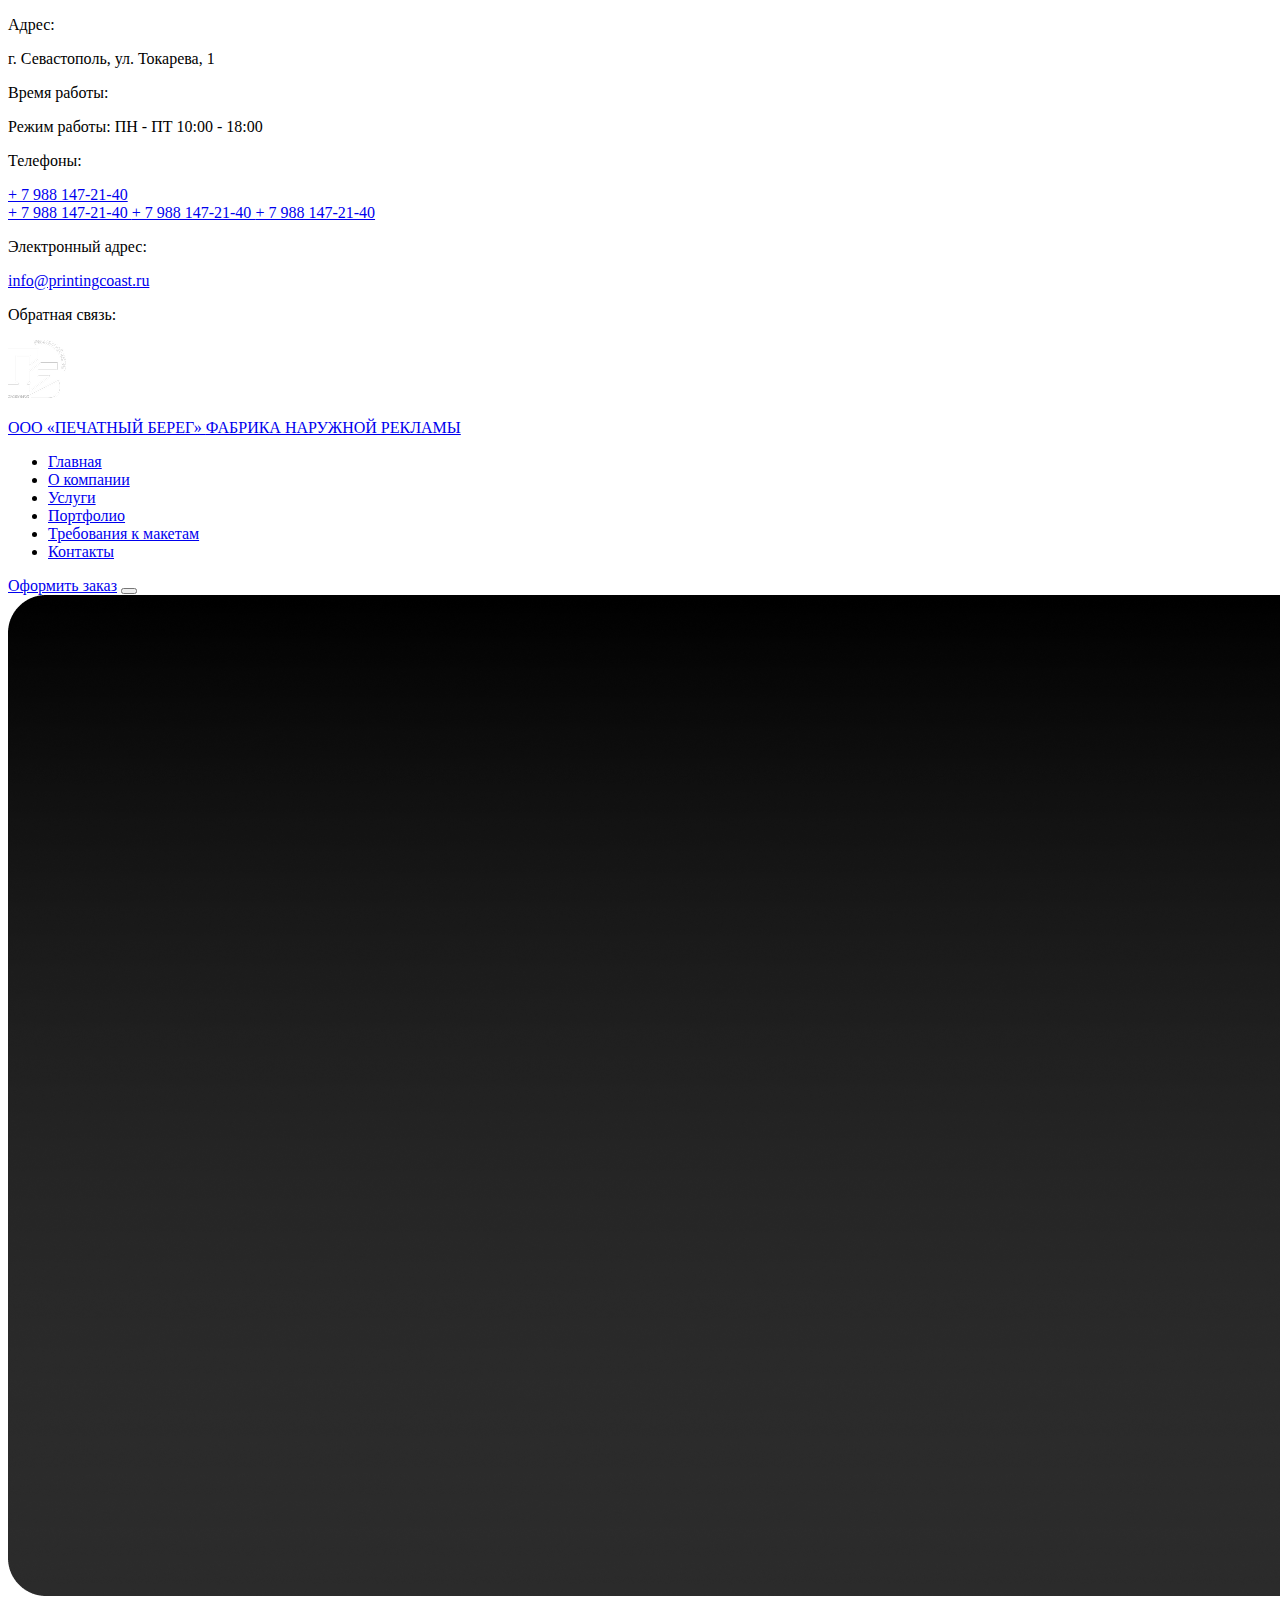
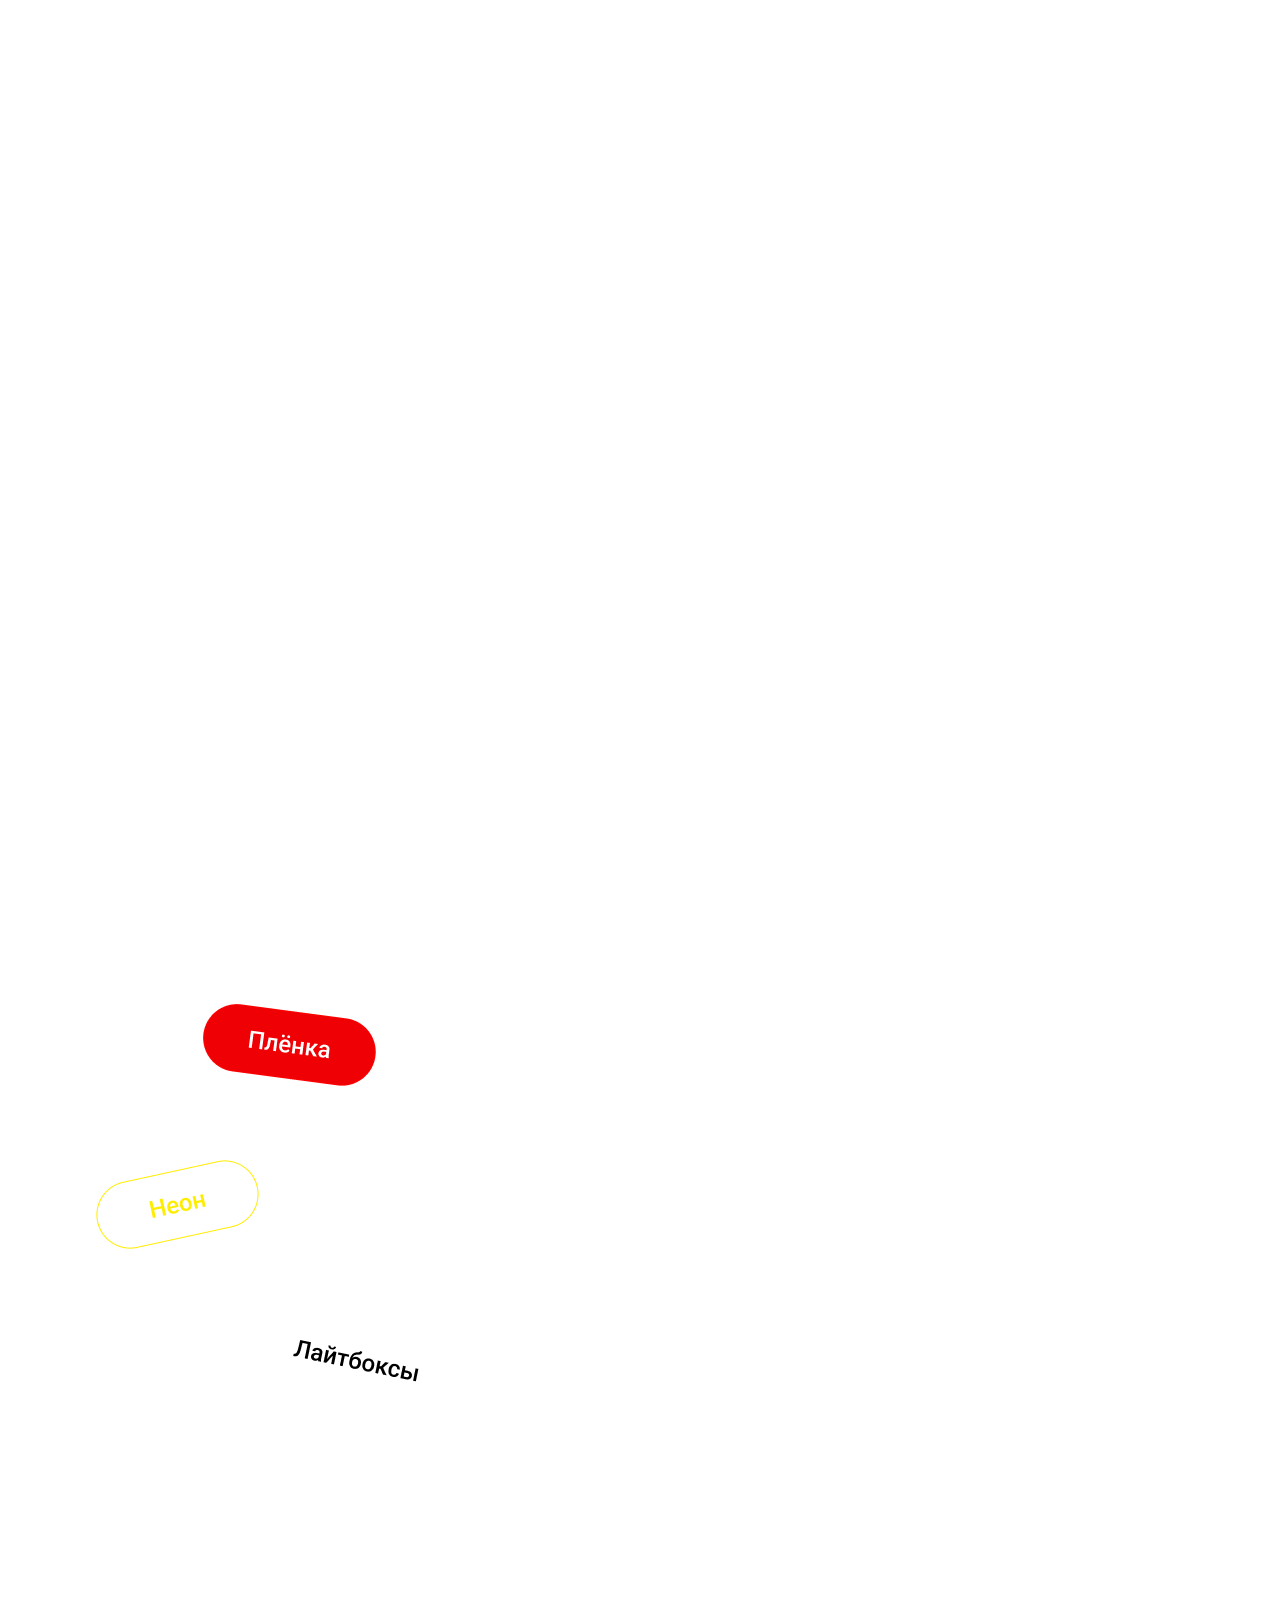
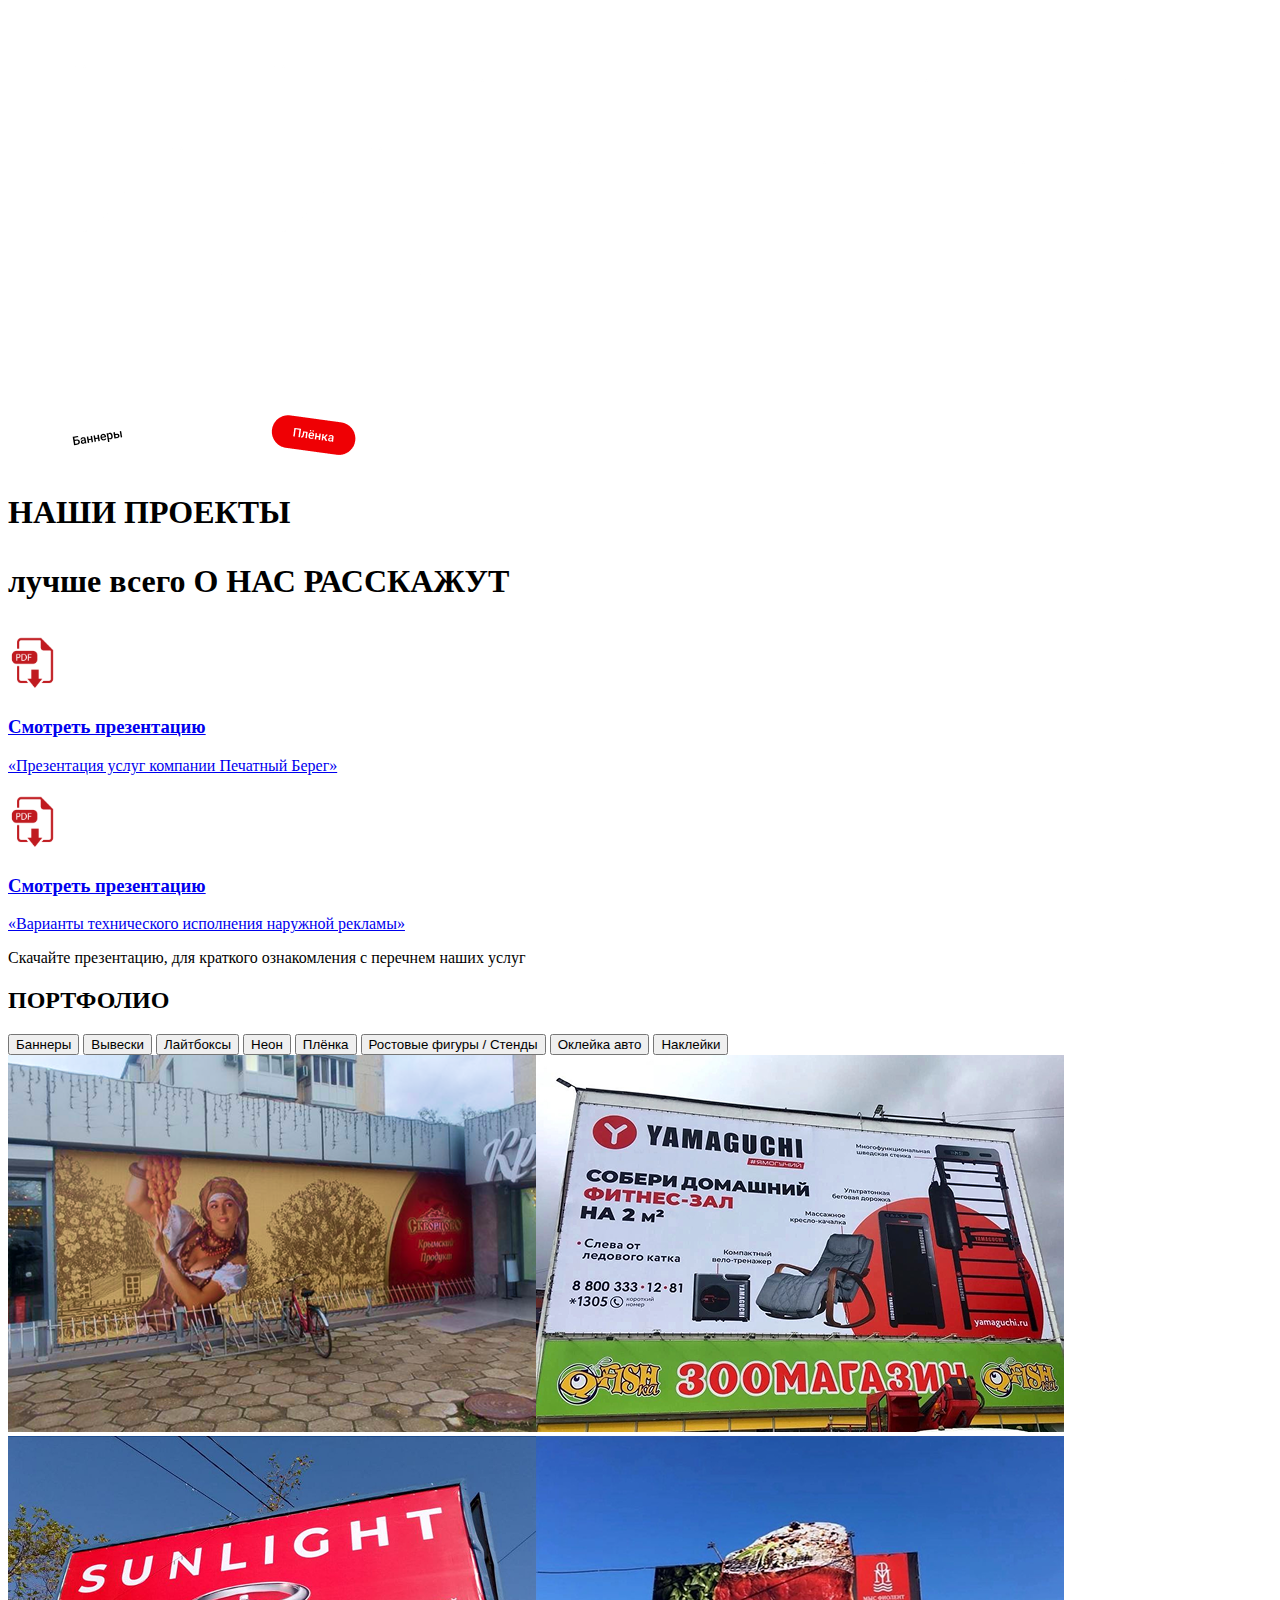
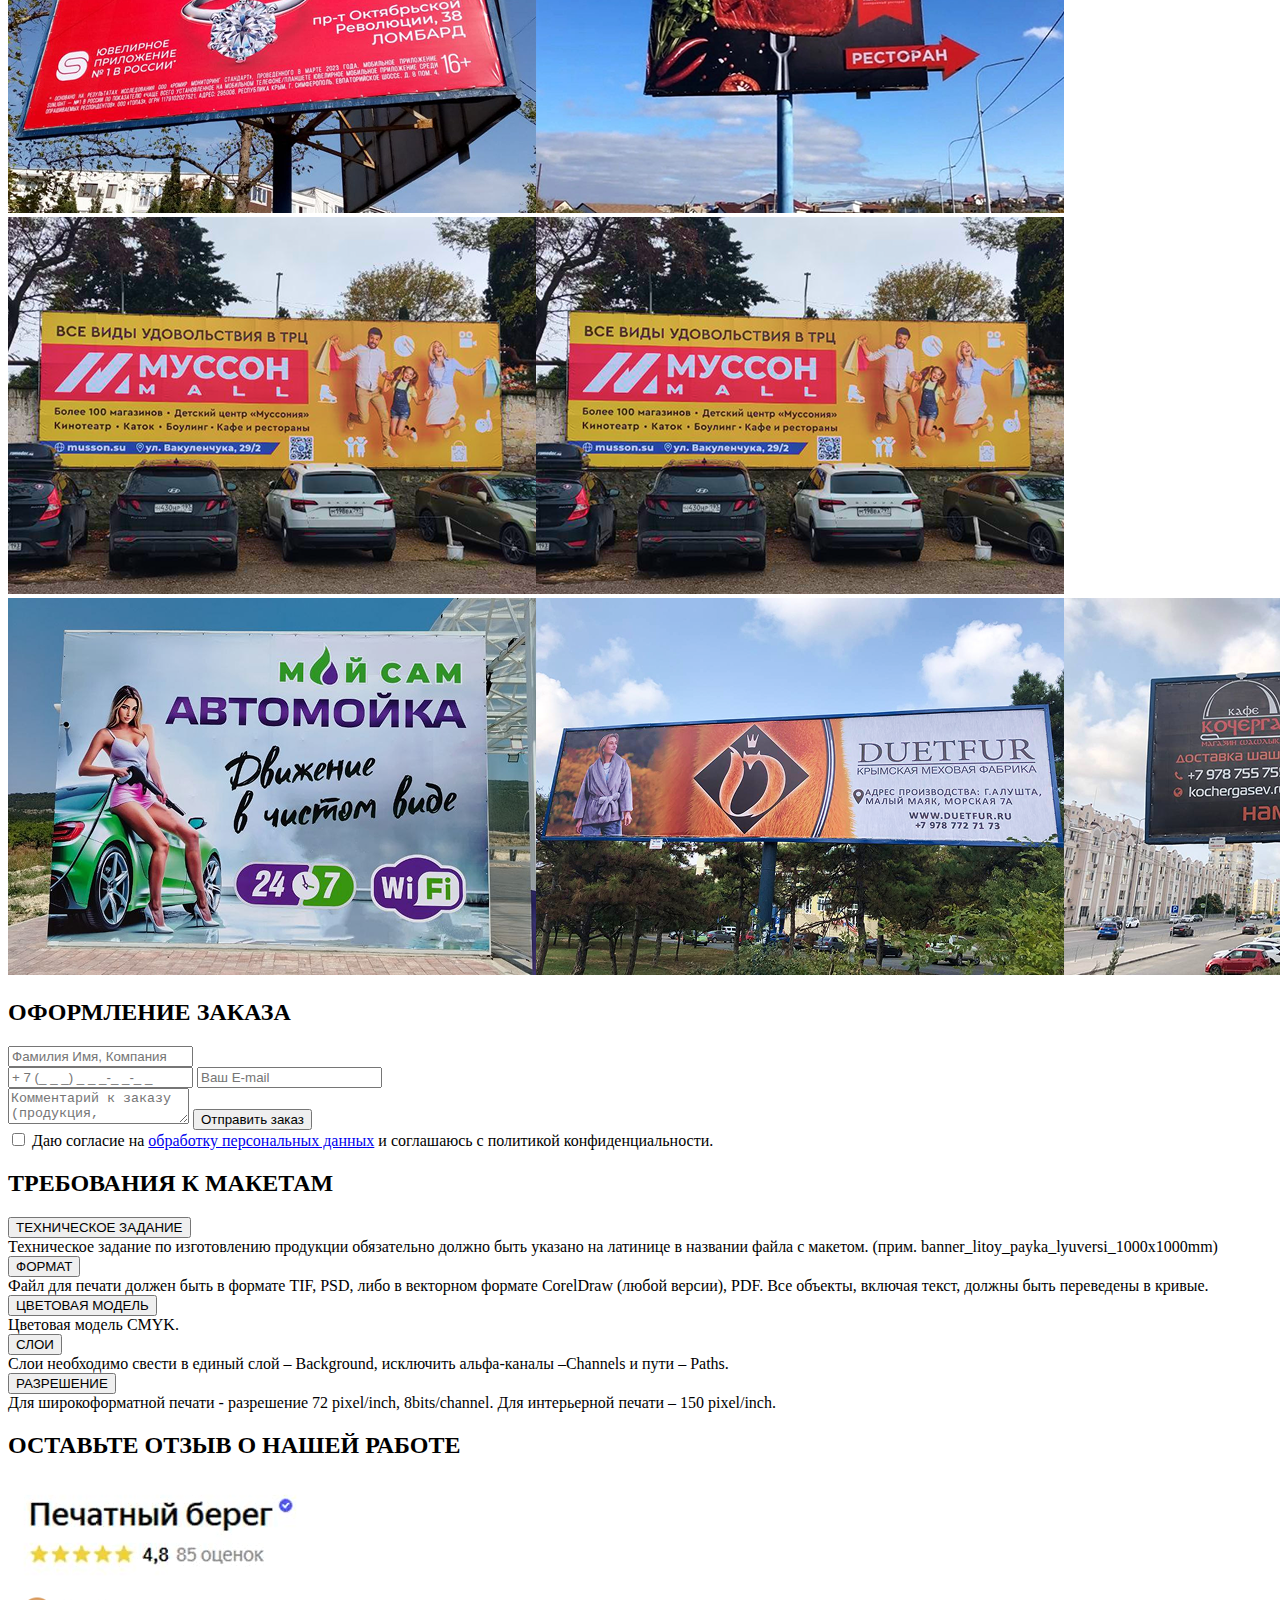
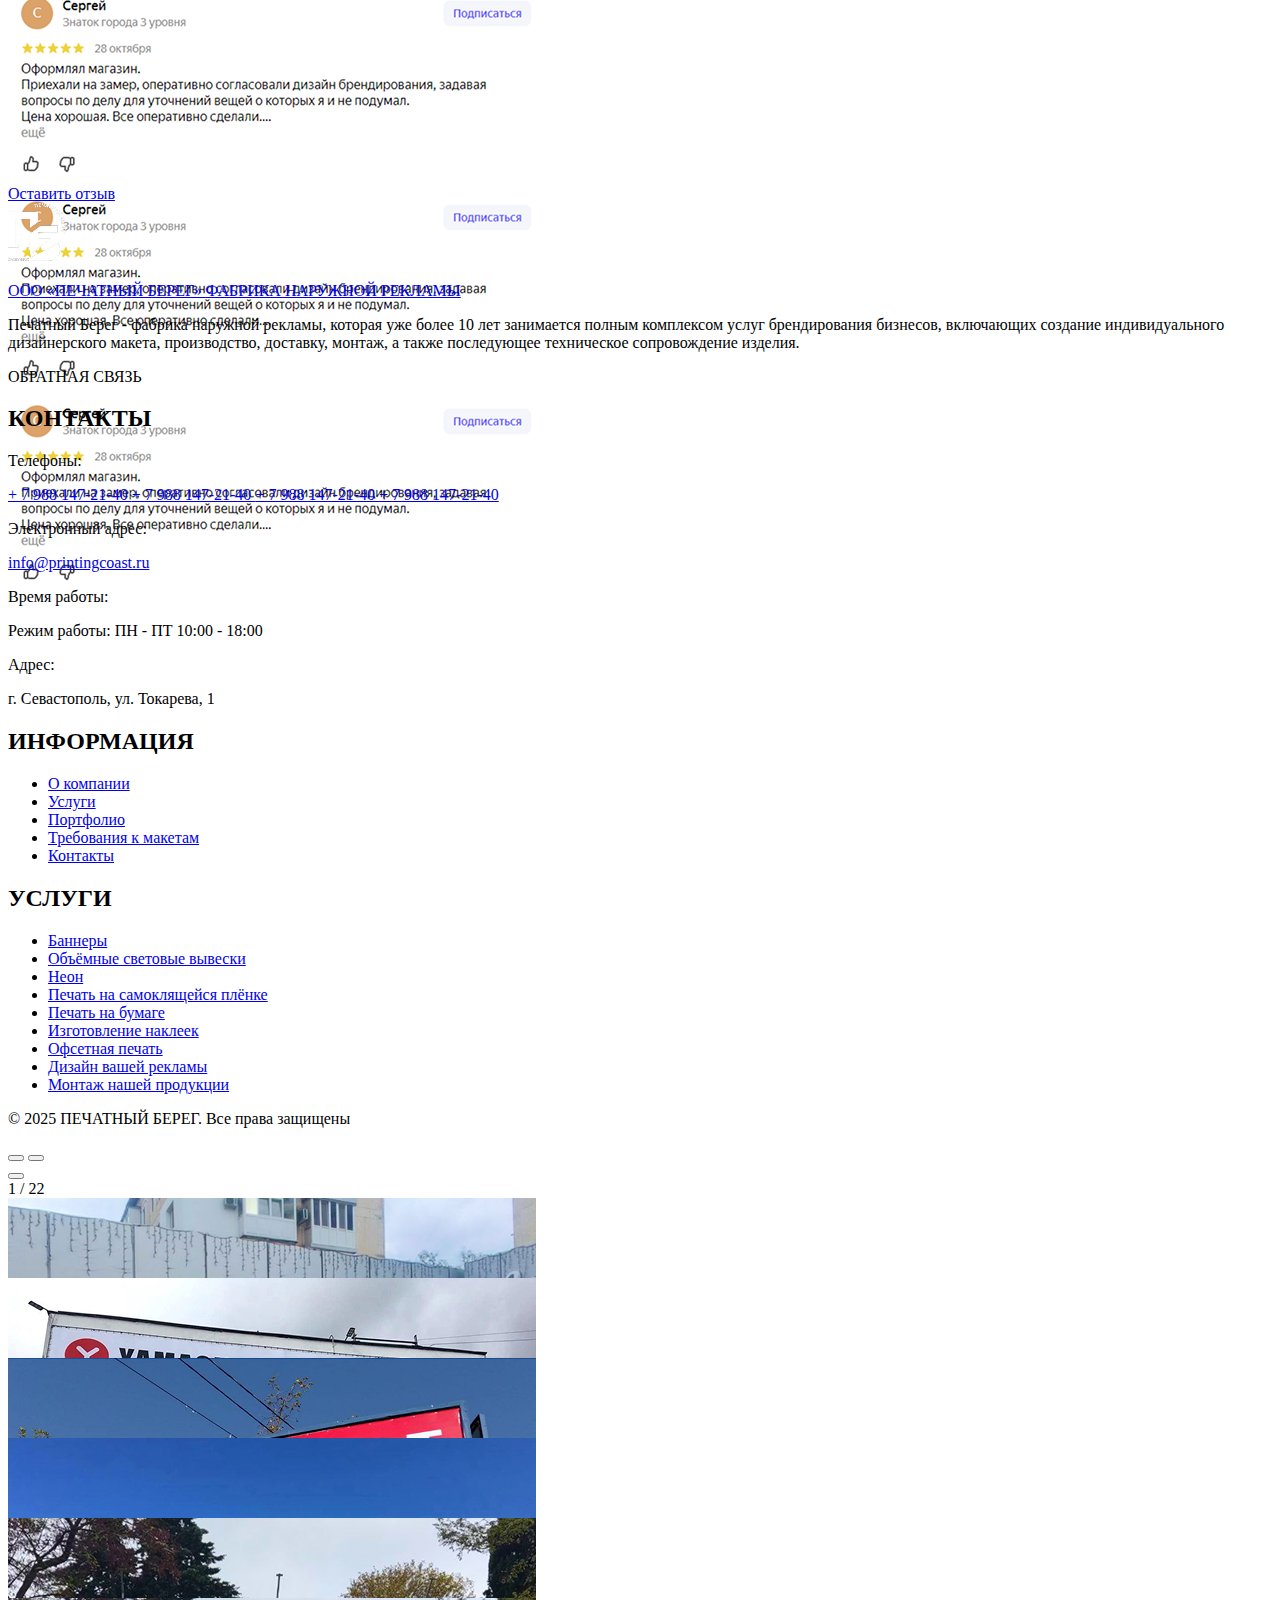
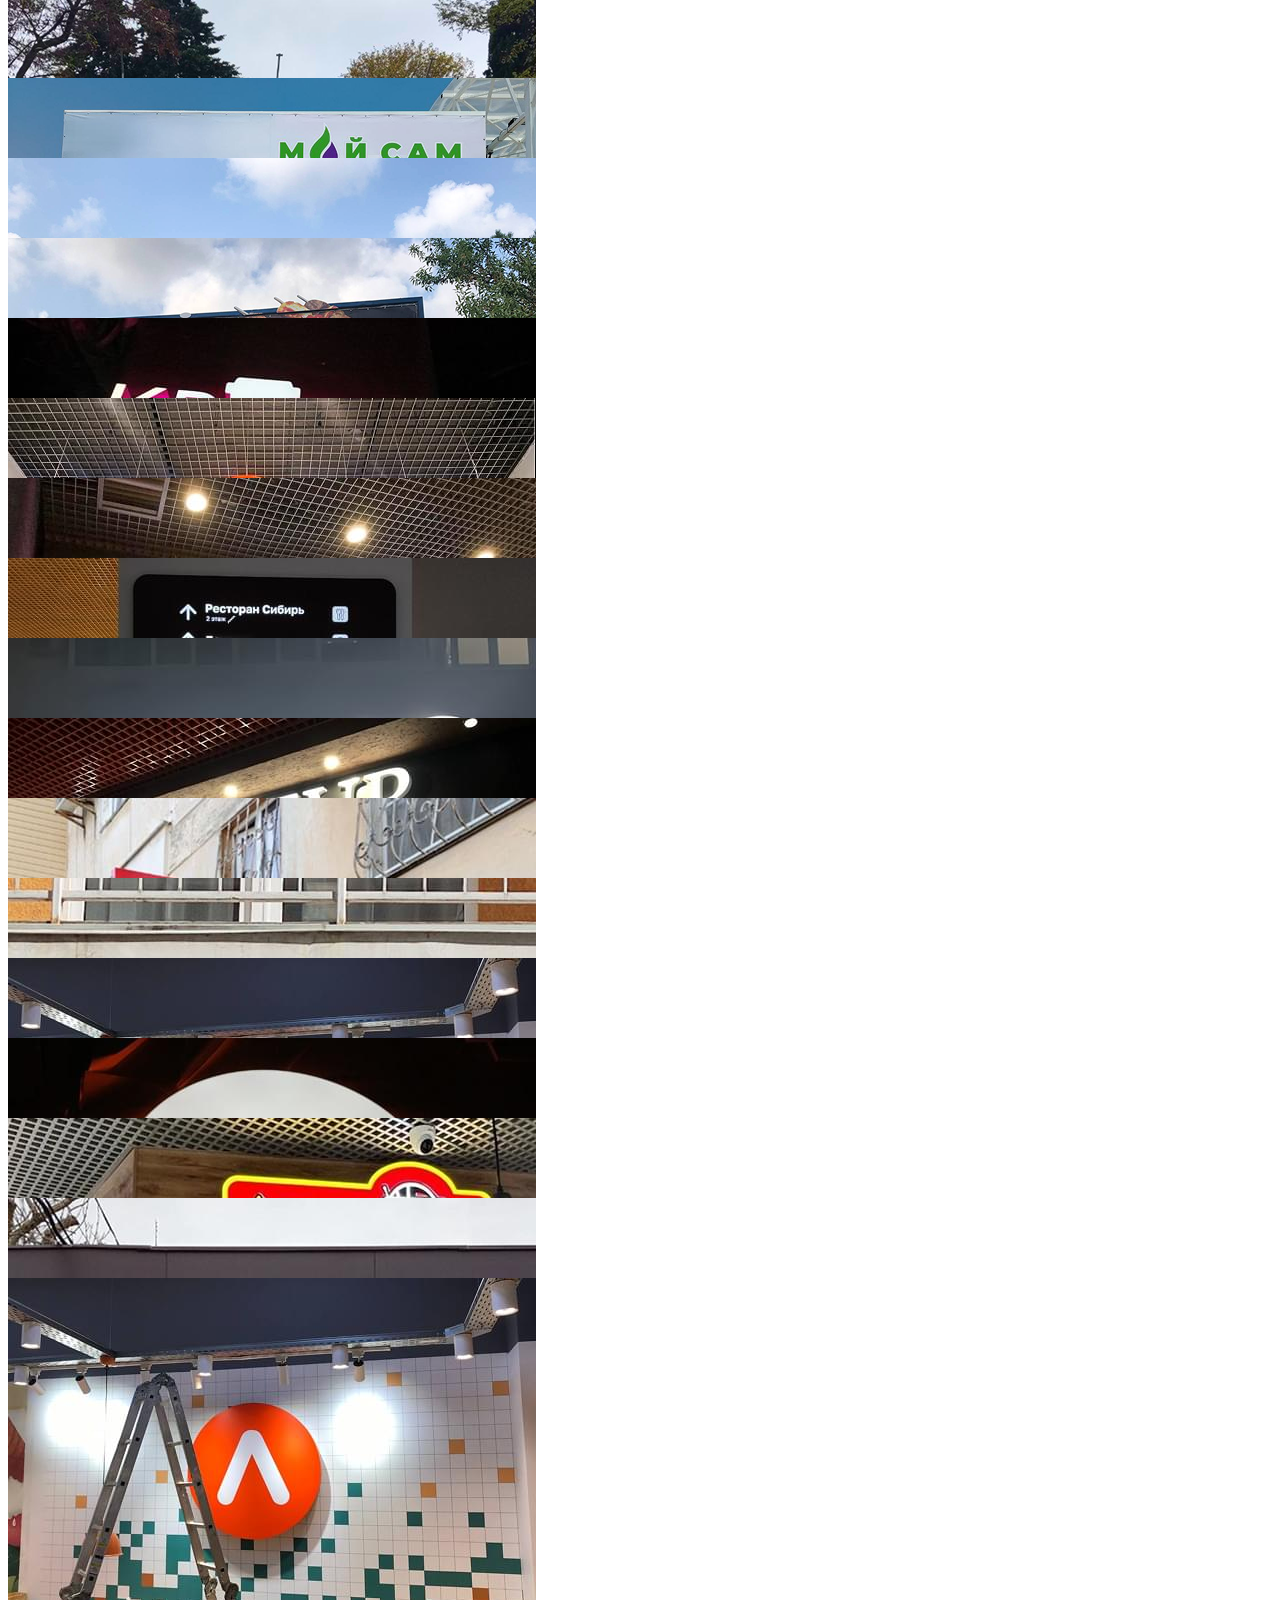
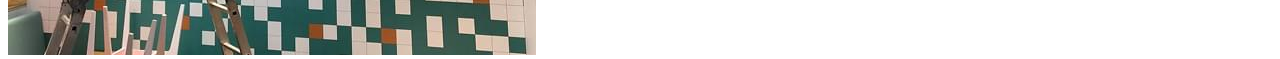
==== portfolio.html @ d1a23ef1 "Add files via upload" ====
<!DOCTYPE html>
<html lang="en">

<head>
	<title>HomePage</title>
	<meta charset="UTF-8">
	<meta name="format-detection" content="telephone=no">
	<style>
		body {
			opacity: 1;
		}
	</style>
	<link rel="stylesheet" href="css/style.min.css?_v=20250329232618">
	<link rel="shortcut icon" href="favicon.ico">
	<!-- <meta name="robots" content="noindex, nofollow"> -->
	<meta name="viewport" content="width=device-width, initial-scale=1.0">
</head>

<body>
	<div class="wrapper">
		<header data-scroll="120" data-scroll-show class="header">
			<div class="header__top-container">
				<div data-da=".menu, 1200" class="header__top">
					<div class="header__address-body">
						<p class="header__address-title">Адрес:</p>
						<div class="header__address">
							<div class="header__address-icon"><i class="_icon-location"></i></div>
							<p class="header__address-text">г. Севастополь, ул. Токарева, 1</p>
						</div>
					</div>
					<div class="header__clock-body">
						<p class="header__clock-title">Время работы:</p>
						<div class="header__clock">
							<div class="header__clock-icon"><i class="_icon-clock2"></i></div>
							<p class="header__clock-text">Режим работы: ПН - ПТ 10:00 - 18:00 </p>
						</div>
					</div>
					<div class="header__phone-body">
						<p class="header__phone-title">Телефоны:</p>
						<div class="header__phone">
							<div class="header__phone-icon"><i class="_icon-phone"></i></div>
							<a data-da=".header__phone-item, 1200" href="tel:79881472140" class="header__phone-text">+ 7 988
								147-21-40 </a>
							<div class="header__phone-item">
								<a href="tel:79881472140" class="header__phone-text">+ 7 988 147-21-40 </a>

								<a href="tel:79881472140" class="header__phone-text">+ 7 988 147-21-40 </a>
								<a href="tel:79881472140" class="header__phone-text">+ 7 988 147-21-40 </a>
							</div>

						</div>
					</div>
					<div class="header__mail-body">
						<p class="header__mail-title">Электронный адрес:</p>
						<div class="header__mail">
							<div class="header__mail-icon"><i class="_icon-mail"></i></div>
							<a href="malito:info@printingcoast.ru" class="header__mail-text">info@printingcoast.ru</a>
						</div>
					</div>
					<div class="header__social-body">
						<p class="header__social-title">Обратная связь:</p>
						<div class="header__social">
							<a class="header__social-link" href="#"><i class="_icon-stash_telegram"></i></a>
							<a class="header__social-link" href="#"><i class="_icon-whatsapp"></i></a>
							<a class="header__social-link header__social-link-vk " href="#"><i class="_icon-vk"></i></a>
						</div>
					</div>
				</div>
			</div>
			<div class="header__container">
				<div class="header__main">
					<a href="#" class="header__logo">
						<img src="img/header/logo.png" alt="#">
						<p class="header__logo-text">
							ООО «ПЕЧАТНЫЙ БЕРЕГ»
							<span>ФАБРИКА НАРУЖНОЙ РЕКЛАМЫ</span>
						</p>
					</a>
					<div class="header__menu menu">
						<nav class="menu__body">
							<ul class="menu__list">
								<li data-goto=".hero" class="menu__item"><a href="home.html" class="menu__link">Главная <i class="_icon-arrow-line"></i>
									</a>
								</li>
								<li data-goto=".block-title" class="menu__item"><a href="#" class="menu__link">О компании <i class="_icon-arrow-line"></i> </a>
								</li>
								<li data-goto=".services" class="menu__item"><a href="#" class="menu__link">Услуги <i class="_icon-arrow-line"></i></a></li>
								<li data-goto=".hero-portfolio" class="menu__item"><a target="_blank" rel="noopener noreferrer" href="portfolio.html" class="menu__link">Портфолио <i class="_icon-arrow-line"></i></a>
								</li>
								<li data-goto=".requirement" class="menu__item"><a href="#" class="menu__link">Требования к макетам <i class="_icon-arrow-line"></i></a></li>
								<li data-goto=".contact" class="menu__item"><a href="#" class="menu__link">Контакты <i class="_icon-arrow-line"></i></a>
								</li>
							</ul>
						</nav>
					</div>
					<a data-ripple data-popup="#popup" href="#" class="header__button button">Оформить заказ</a>
					<button type="button" class="menu__icon icon-menu"><span></span></button>
				</div>
			</div>
		</header>
		<main class="page">
			<section data-watch="navigator" class="hero-portfolio">
				<img class="hero__bg" src="img/hero/background.png" alt="#">
				<img class="hero__bg-logo" src="img/hero/background-2.png" alt="#">
				<img class="hero-portfolio__bacr-but" src="img/portfolio/bac-button.png" alt="#">
				<img class="hero-portfolio__bacr-but-mob" src="img/portfolio/bac-button-mob.png" alt="#">

				<div class="hero-portfolio__container">
					<div class="hero-portfolio__title-body">
						<h1>НАШИ ПРОЕКТЫ
							<p> лучше всего <span>О НАС РАССКАЖУТ</span> </p>

						</h1>

					</div>
					<div class="hero-portfolio__presentations presentations-hero">
						<a href="#" class="presentations-hero__button">
							<div class="presentations-hero__icon"><img src="img/portfolio/pdf.svg" alt="#"></div>
							<div class="presentations-hero__block">
								<h3 class="presentations-hero__title">Смотреть презентацию </h3>
								<p class="presentations-hero__text">
									«Презентация услуг
									компании Печатный Берег»</p>
							</div>
						</a>
						<a href="#" class="presentations-hero__button">
							<div class="presentations-hero__icon"><img src="img/portfolio/pdf.svg" alt="#"></div>
							<div class="presentations-hero__block">
								<h3 class="presentations-hero__title">Смотреть презентацию </h3>
								<p class="presentations-hero__text">
									«Варианты технического исполнения наружной рекламы»</p>
							</div>
						</a>
					</div>
					<p class="hero-portfolio__text">Скачайте презентацию, для краткого ознакомления с перечнем наших услуг
					</p>
				</div>
			</section>
			<section class="portfolio">
				<div class="portfolio__container">
					<div class="portfolio__top">
						<h2 class="portfolio__title">ПОРТФОЛИО</h2>
						<div class="portfolio__navigacions">
							<!-- <button class="portfolio__button" data-filter="*">Все</button> -->
							<button class="portfolio__button active" data-filter=".banner  ">Баннеры</button>
							<button class="portfolio__button" data-filter=".sign">Вывески</button>
							<button class="portfolio__button" data-filter=".lightbox">Лайтбоксы</button>
							<button class="portfolio__button " data-filter=".neon  ">Неон </button>
							<button class="portfolio__button" data-filter=".film">Плёнка</button>
							<button class="portfolio__button" data-filter=".stands">Ростовые фигуры / Стенды </button>
							<button class="portfolio__button " data-filter=".pasting  ">Оклейка авто</button>
							<button class="portfolio__button" data-filter=".stickers">Наклейки </button>
						</div>
					</div>
					<div class="portfolio__items" data-gallery data-iso-items>
						<a href="img/portfolio/banner/01.png" data-iso-item class="portfolio__item banner">
							<img src="img/portfolio/banner/01.png">
						</a>
						<a href="img/portfolio/banner/02.png" data-iso-item class="portfolio__item banner">
							<img src="img/portfolio/banner/02.png">
						</a>
						<a href="img/portfolio/banner/03.png" data-iso-item class="portfolio__item banner">
							<img src="img/portfolio/banner/03.png">
						</a>
						<a href="img/portfolio/banner/04.png" data-iso-item class="portfolio__item banner">
							<img src="img/portfolio/banner/04.png">
						</a>
						<a href="img/portfolio/banner/05.png" data-iso-item class="portfolio__item banner">
							<img src="img/portfolio/banner/05.png">
						</a>
						<a href="img/portfolio/banner/05.png" data-iso-item class="portfolio__item banner">
							<img src="img/portfolio/banner/05.png">
						</a>
						<a href="img/portfolio/banner/06.png" data-iso-item class="portfolio__item banner">
							<img src="img/portfolio/banner/06.png">
						</a>
						<a href="img/portfolio/banner/07.png" data-iso-item class="portfolio__item banner">
							<img src="img/portfolio/banner/07.png">
						</a>
						<a href="img/portfolio/banner/08.png" data-iso-item class="portfolio__item banner">
							<img src="img/portfolio/banner/08.png">
						</a>
						<a href="img/portfolio/signs/01.jpg" data-iso-item class="portfolio__item sign">
							<img src="img/portfolio/signs/01.jpg">
						</a>
						<a href="img/portfolio/signs/02.jpg" data-iso-item class="portfolio__item sign">
							<img src="img/portfolio/signs/02.jpg">
						</a>
						<a href="img/portfolio/signs/03.jpg" data-iso-item class="portfolio__item sign">
							<img src="img/portfolio/signs/03.jpg">
						</a>
						<a href="img/portfolio/signs/04.jpg" data-iso-item class="portfolio__item sign">
							<img src="img/portfolio/signs/04.jpg">
						</a>
						<a href="img/portfolio/signs/05.jpg" data-iso-item class="portfolio__item sign">
							<img src="img/portfolio/signs/05.jpg">
						</a>
						<a href="img/portfolio/signs/06.jpg" data-iso-item class="portfolio__item sign">
							<img src="img/portfolio/signs/06.jpg">
						</a>
						<a href="img/portfolio/signs/07.jpg" data-iso-item class="portfolio__item sign">
							<img src="img/portfolio/signs/07.jpg">
						</a>
						<a href="img/portfolio/signs/08.jpg" data-iso-item class="portfolio__item sign">
							<img src="img/portfolio/signs/08.jpg">
						</a>
						<a href="img/portfolio/lightbox/01.jpg" data-iso-item class="portfolio__item lightbox">
							<img src="img/portfolio/lightbox/01.jpg">
						</a>
						<a href="img/portfolio/lightbox/02.jpg" data-iso-item class="portfolio__item lightbox">
							<img src="img/portfolio/lightbox/02.jpg">
						</a>
						<a href="img/portfolio/lightbox/03.jpg" data-iso-item class="portfolio__item lightbox">
							<img src="img/portfolio/lightbox/03.jpg">
						</a>
						<a href="img/portfolio/lightbox/04.jpg" data-iso-item class="portfolio__item lightbox">
							<img src="img/portfolio/lightbox/04.jpg">
						</a>
						<a href="img/portfolio/lightbox/01.jpg" data-iso-item class="portfolio__item stickers">
							<img src="img/portfolio/lightbox/01.jpg">
						</a>
					</div>
				</div>

			</section>
			<section data-watch-threshold="0.6" data-watch="navigator" class="requirement">
				<div class="requirement__container">
					<div class="requirement__form form-requirement">
						<h2 class="form-requirement__title">ОФОРМЛЕНИЕ ЗАКАЗА </h2>
						<form class="form-requirement__form" action="files/sendmail/sendmail.php" method="POST">
							<input autocomplete="off" type="text" name="name" placeholder="Фамилия Имя, Компания " class="form-requirement__input input">
							<div class="form-requirement__item">
								<input data-inputmask="'mask': '+ 7 (999)-999-99-99'" autocomplete="off" type="text" name="phone" placeholder="+ 7 (_ _ _) _ _ _-_ _-_ _ " class="form-requirement__input input">
								<input autocomplete="off" type="text" name="email" placeholder="Ваш E-mail " class="form-requirement__input input">
							</div>
							<textarea data-autoheight data-autoheight-min="150" autocomplete="off" name="text" placeholder="Комментарий к заказу (продукция, размеры,техническое задание, ссылка на макет)" data-error="Помилка" class="form-requirement__textarea input"></textarea>
							<button type="submit" class="form-requirement__button button">Отправить заказ</button>
							<div class="checkbox">
								<input id="c_2" data-error="Помилка" class="checkbox__input" type="checkbox" value="2" name="chek">
								<label for="c_2" class="checkbox__label"><span class="checkbox__text">Даю согласие на <a href="#">обработку персональных данных</a>
										и соглашаюсь с политикой конфиденциальности.</span></label>
							</div>
						</form>
					</div>
					<div class="requirement__body">
						<h2 class="requirement__title">ТРЕБОВАНИЯ К МАКЕТАМ </h2>
						<div data-spollers class="requirement__spollers spollers">
							<div class="spollers__item">
								<button type="button" data-spoller class="spollers__title">ТЕХНИЧЕСКОЕ ЗАДАНИЕ</button>
								<div class="spollers__body">Техническое задание по изготовлению продукции обязательно
									должно быть указано на латинице в названии файла с макетом.
									(прим. banner_litoy_payka_lyuversi_1000х1000mm) </div>
							</div>
							<div class="spollers__item">
								<button type="button" data-spoller class="spollers__title">ФОРМАТ</button>
								<div class="spollers__body">Файл для печати должен быть в формате TIF, PSD,
									либо в векторном формате CorelDraw (любой версии), PDF.
									Все объекты, включая текст, должны быть переведены в кривые. </div>
							</div>
							<div class="spollers__item">
								<button type="button" data-spoller class="spollers__title">ЦВЕТОВАЯ МОДЕЛЬ</button>
								<div class="spollers__body">Цветовая модель CMYK. </div>
							</div>
							<div class="spollers__item">
								<button type="button" data-spoller class="spollers__title">СЛОИ</button>
								<div class="spollers__body">Слои необходимо свести в единый слой – Background, исключить
									альфа-каналы –Channels и пути – Paths. </div>
							</div>
							<div class="spollers__item">
								<button type="button" data-spoller class="spollers__title">РАЗРЕШЕНИЕ</button>
								<div class="spollers__body">Для широкоформатной печати - разрешение 72 pixel/inch,
									8bits/channel. Для интерьерной печати – 150 pixel/inch.</div>
							</div>
						</div>
					</div>
				</div>
			</section>
			<section data-watch-threshold="0.6" data-watch="navigator" class="contact">
				<div class="contact__container">
					<div class="contact__reviews reviews-contact">
						<h2 class="reviews-contact__title">ОСТАВЬТЕ ОТЗЫВ
							О НАШЕЙ РАБОТЕ </h2>
						<div class="reviews-contact__top"><img src="img/reviews-contact/top.jpg" alt="#"></div>
						<!-- Оболонка слайдера -->
						<div class="reviews-contact__slider swiper">
							<!-- Частина слайдера, що рухається -->
							<div class="reviews-contact__wrapper swiper-wrapper">
								<!-- Слайд -->
								<div class="reviews-contact__slide swiper-slide">
									<img src="img/reviews-contact/01.png" alt="#">
								</div>
								<div class="reviews-contact__slide swiper-slide">
									<img src="img/reviews-contact/01.png" alt="#">
								</div>
								<div class="reviews-contact__slide swiper-slide">
									<img src="img/reviews-contact/01.png" alt="#">
								</div>
							</div>
							<!-- Якщо потрібна пагінація -->
							<div class="reviews-contact-pagination swiper-pagination"></div>

						</div>
						<div class="reviews-contact__bottom">
							<a class="reviews-contact__button" href="#">Оставить отзыв </a>
							<div class="reviews-contact__navigacons">
								<div type="button" class="reviews-contact-button-prev "><i class="_icon-arrow-line"></i></div>
								<div type="button" class="reviews-contact-button-next"><i class="_icon-arrow-line"></i></div>
							</div>
						</div>
					</div>
					<div class="contact__map">
						<map name=""></map>
					</div>
				</div>
			</section>
		</main>
		<footer class="footer">
			<div class="footer__container">
				<div class="footer__top">
					<div class="footer__column">
						<a class="footer__logo" href="#">
							<img class="footer__logo-image" src="img/header/logo.png" alt="#">
							<p class="footer__logo-text">ООО «ПЕЧАТНЫЙ БЕРЕГ»
								<span>ФАБРИКА НАРУЖНОЙ РЕКЛАМЫ</span>
							</p>
						</a>
						<p class="footer__text">Печатный Берег - фабрика наружной рекламы, которая уже более 10 лет занимается
							полным комплексом услуг брендирования бизнесов, включающих создание индивидуального дизайнерского макета,
							производство, доставку, монтаж, а также последующее техническое сопровождение изделия.</p>

						<div class="footer__social">
							<a href="#" class="footer__social-link"><i class="_icon-stash_telegram"></i></a>
							<a href="#" class="footer__social-link"><i class="_icon-whatsapp"></i></a>

							<a href="#" class="footer__social-link"><i class="_icon-vk-circle"></i></a>

							<p class="footer__social-text">ОБРАТНАЯ СВЯЗЬ </p>
						</div>
					</div>
					<div data-spollers="768,max" class="footer__nav">
						<h2 data-spoller class="footer__title">КОНТАКТЫ </h2>
						<div class="footer__item">
							<div class="footer__phone-body">
								<p class="footer__phone-title">Телефоны:</p>
								<div class="footer__phone">
									<div class="footer__phone-icon"><i class="_icon-phone"></i></div>

									<div class="footer__phone-item">
										<a href="tel:79881472140" class="footer__phone-text">+ 7 988 147-21-40 </a>
										<a href="tel:79881472140" class="footer__phone-text">+ 7 988 147-21-40 </a>

										<a href="tel:79881472140" class="footer__phone-text">+ 7 988 147-21-40 </a>
										<a href="tel:79881472140" class="footer__phone-text">+ 7 988 147-21-40 </a>
									</div>

								</div>
							</div>
							<div class="footer__mail-body">
								<p class="footer__mail-title">Электронный адрес:</p>
								<div class="footer__mail">
									<div class="footer__mail-icon"><i class="_icon-mail"></i></div>
									<a href="malito:info@printingcoast.ru" class="footer__mail-text">info@printingcoast.ru</a>
								</div>
							</div>
							<div class="footer__clock-body">
								<p class="footer__clock-title">Время работы:</p>
								<div class="footer__clock">
									<div class="footer__clock-icon"><i class="_icon-clock"></i></div>
									<p class="footer__clock-text">Режим работы: ПН - ПТ 10:00 - 18:00 </p>
								</div>
							</div>
							<div class="footer__address-body">
								<p class="footer__address-title">Адрес:</p>
								<div class="footer__address">
									<div class="footer__address-icon"><i class="_icon-location"></i></div>
									<p class="footer__address-text">г. Севастополь, ул. Токарева, 1</p>
								</div>
							</div>
						</div>
					</div>
					<nav data-spollers="768,max" class="footer__nav">
						<h2 data-spoller class="footer__title">ИНФОРМАЦИЯ </h2>
						<ul class="footer__list">
							<li><a href="#">О компании</a></li>
							<li><a href="#">Услуги</a></li>
							<li><a href="#"> Портфолио</a></li>
							<li><a href="#">Требования к макетам </a></li>
							<li><a href="#">Контакты</a></li>
						</ul>
					</nav>
					<nav data-spollers="768,max" class="footer__nav">
						<h2 data-spoller class="footer__title">УСЛУГИ </h2>
						<ul class="footer__list">
							<li><a href="#">Баннеры</a></li>
							<li><a href="#">Объёмные световые вывески</a></li>
							<li><a href="#"> Неон</a></li>
							<li><a href="#"> Печать на самоклящейся плёнке </a></li>
							<li><a href="#">Печать на бумаге </a></li>
							<li><a href="#">Изготовление наклеек</a></li>
							<li><a href="#">Офсетная печать </a></li>
							<li><a href="#">Дизайн вашей рекламы</a></li>
							<li><a href="#">Монтаж нашей продукции </a></li>

						</ul>
					</nav>
				</div>
				<div class="footer__bottom">
					<p>© 2025 ПЕЧАТНЫЙ БЕРЕГ. Все права защищены️ </p>
				</div>
			</div>
		</footer>

	</div>

	<script src="js/app.min.js?_v=20250329232618"></script>
	</script>

</body>

</html>
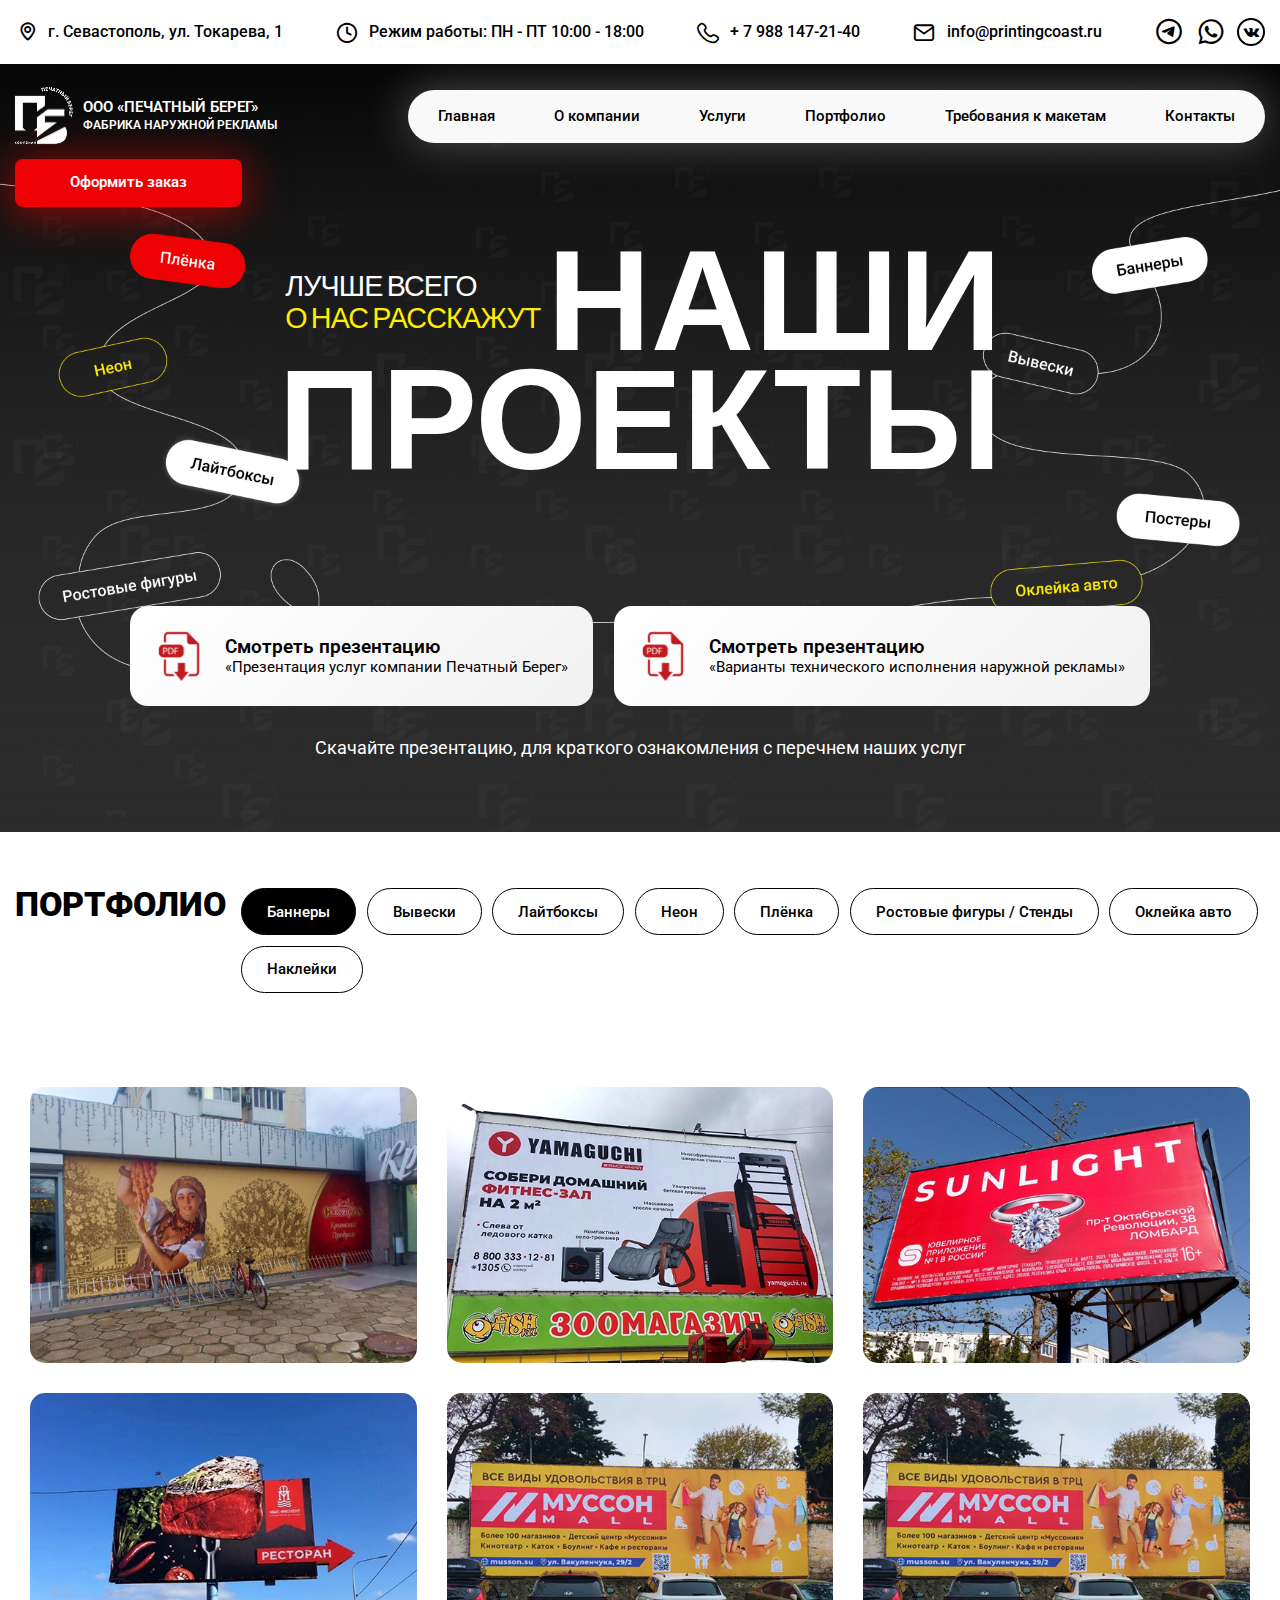
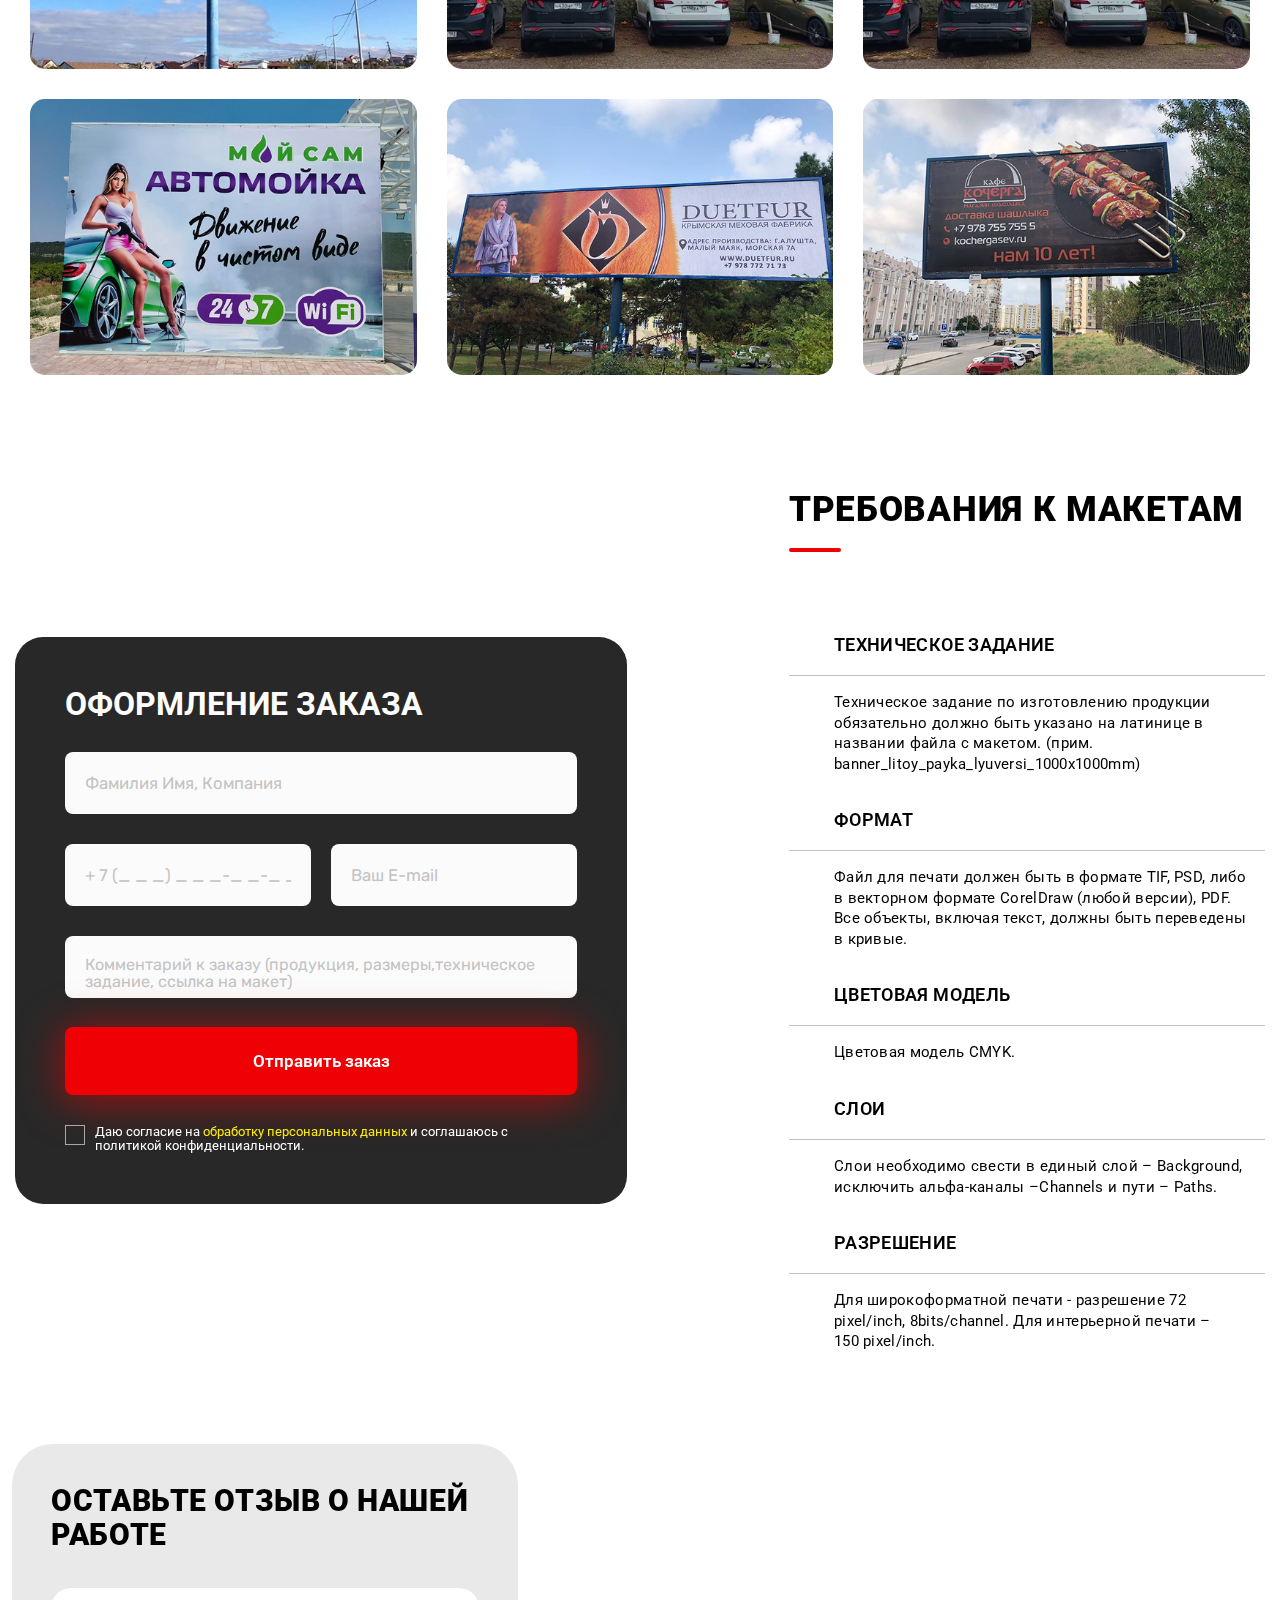
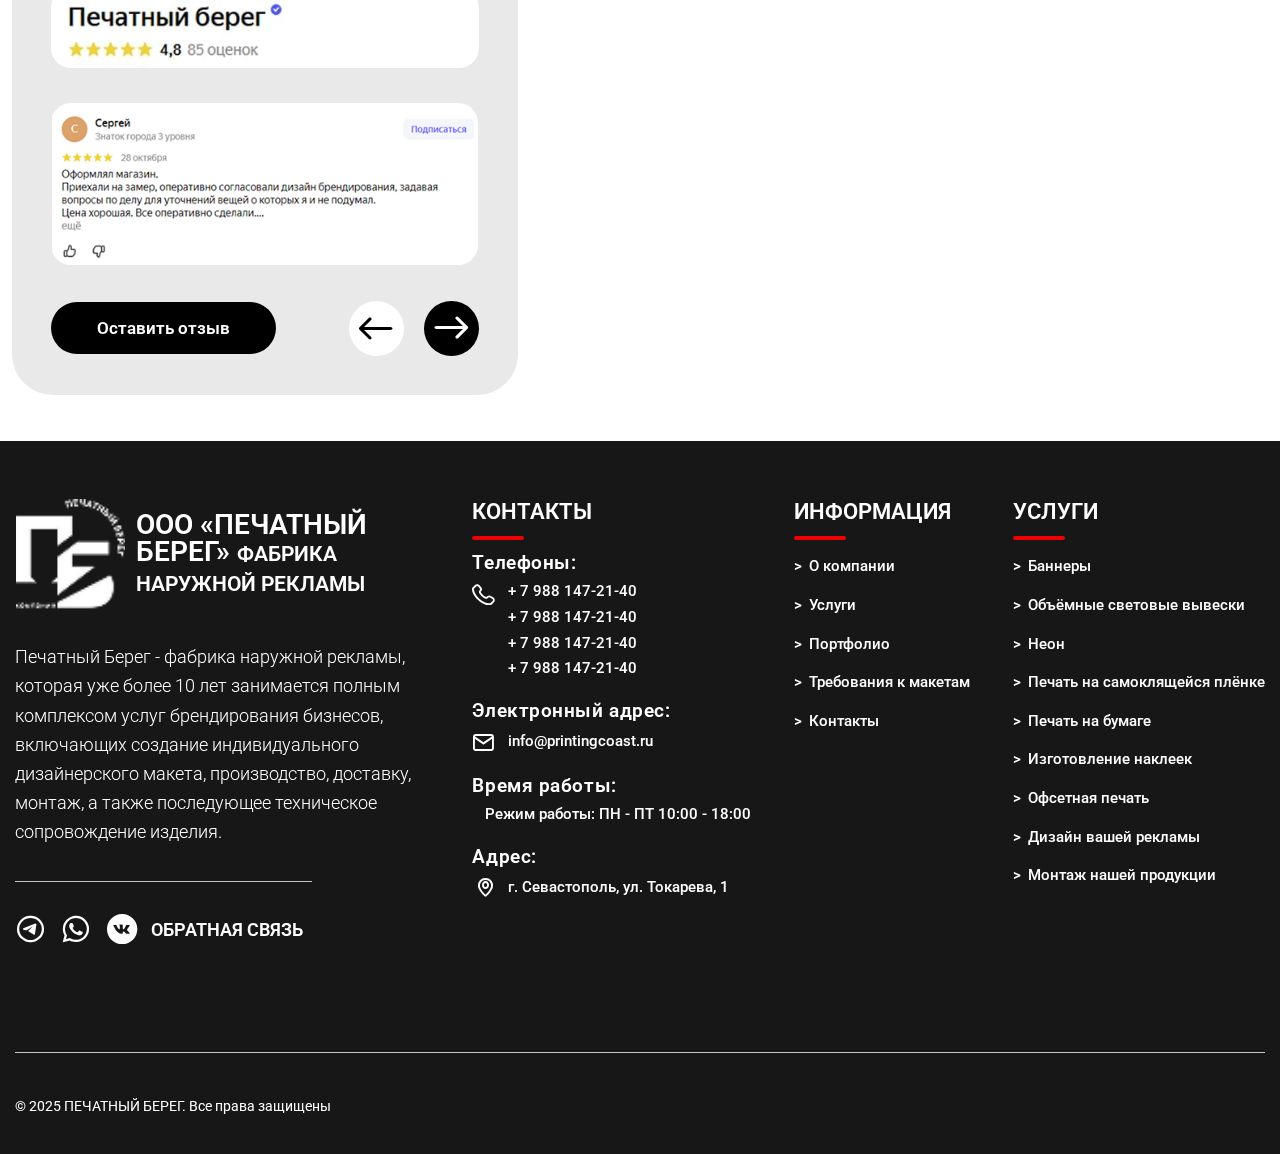
==== commit 62435304: "Update portfolio.html" ====
--- a/portfolio.html
+++ b/portfolio.html
@@ -411,10 +411,11 @@
 		</footer>
 
 	</div>
+	<script src="https://api-maps.yandex.ru/2.1/?apikey=2e598fd5-1ffe-4662-947f-512d08e97c36&lang=ru_RU"></script>
 
 	<script src="js/app.min.js?_v=20250329232618"></script>
 	</script>
 
 </body>
 
-</html>+</html>
--- a/css/style.min.css
+++ b/css/style.min.css
@@ -0,0 +1 @@
+@charset "UTF-8";@import url(https://fonts.googleapis.com/css?family=Roboto:100,200,300,regular,500,600,700,800,900,100italic,200italic,300italic,italic,500italic,600italic,700italic,800italic,900italic&display=swap);@import url(https://fonts.googleapis.com/css?family=Rubik:regular&display=swap);@import url(https://fonts.googleapis.com/css?family=Inter:500&display=swap);@import url(https://fonts.googleapis.com/css?family=Bebas+Neue:regular&display=swap);@import url(https://fonts.googleapis.com/css?family=Manrope:600&display=swap);@font-face{font-family:icons;font-display:swap;src:url(../fonts/icons.woff2) format("woff2"),url(../fonts/icons.woff) format("woff");font-weight:400;font-style:normal}@font-face{font-family:roadradio;font-display:swap;src:url(../fonts/roadradio-bold.woff2) format("woff2"),url(../fonts/roadradio-bold.woff) format("woff");font-weight:700;font-style:normal}[class*=_icon-]:before{font-family:icons;font-style:normal;font-weight:400;font-variant:normal;text-transform:none;line-height:1;-webkit-font-smoothing:antialiased;-moz-osx-font-smoothing:grayscale}[class*=_icon-]:before{display:block}._icon-vk:before{content:"\e907"}._icon-phone:before{content:"\e903"}._icon-clock2:before{content:"\e90a"}._icon-mail:before{content:"\e900"}._icon-whatsapp:before{content:"\e906"}._icon-vk-circle:before{content:"\e90c"}._icon-stash_telegram:before{content:"\e90e"}._icon-arrow-line:before{content:"\e901"}._icon-arrow-line:before{content:"\e901"}._icon-location:before{content:"\e908"}:root{--font-family:"Roboto",sans-serif;--second-family:"RoadRadio",sans-serif;--third-family:"Rubik",sans-serif;--font3:"Bebas Neue",sans-serif;--font4:"Inter",sans-serif;--font5:"Manrope",sans-serif}*{padding:0;margin:0;border:0}*,:after,:before{-webkit-box-sizing:border-box;box-sizing:border-box}body,html{height:100%;min-width:320px}body{color:#000;line-height:1;font-family:Roboto,sans-serif;font-size:.875rem;-ms-text-size-adjust:100%;-moz-text-size-adjust:100%;-webkit-text-size-adjust:100%;-webkit-font-smoothing:antialiased;-moz-osx-font-smoothing:grayscale}button,input,textarea{font-family:Roboto,sans-serif;font-size:inherit}button{cursor:pointer;color:inherit;background-color:transparent}a{color:inherit;text-decoration:none}ul li{list-style:none}img{vertical-align:top}h1,h2,h3,h4,h5,h6{font-weight:inherit;font-size:inherit}.lock body{overflow:hidden;-ms-touch-action:none;touch-action:none;-ms-scroll-chaining:none;overscroll-behavior:none;padding-right:0!important}.wrapper{min-height:100%;display:-webkit-box;display:-ms-flexbox;display:flex;-webkit-box-orient:vertical;-webkit-box-direction:normal;-ms-flex-direction:column;flex-direction:column;overflow:hidden}@supports (overflow:clip){.wrapper{overflow:clip}}.wrapper>main{-webkit-box-flex:1;-ms-flex:1 1 auto;flex:1 1 auto}.wrapper>*{min-width:0}[class*=__container]{max-width:106.25rem;margin:0 auto;padding:0 .9375rem}input[type=email],input[type=tel],input[type=text],textarea{-webkit-appearance:none;-moz-appearance:none;appearance:none}.input{border-radius:.5rem;width:100%;display:block;padding:0 20px;font-family:var(--third-family);font-weight:400;line-height:100%;color:#000;background:#fbfbfb;height:3.875rem;outline:0}.input::-webkit-input-placeholder{color:#c3c3c3}.input::-moz-placeholder{color:#c3c3c3}.input:-ms-input-placeholder{color:#c3c3c3}.input::-ms-input-placeholder{color:#c3c3c3}.input::placeholder{color:#c3c3c3}.input._form-focus{border:1px solid #ffed00}.input._form-error{border:1px solid red}.input[placeholder]:not([data-placeholder-nohiden])::-webkit-input-placeholder{-webkit-transition:opacity .3s;transition:opacity .3s}.input[placeholder]:not([data-placeholder-nohiden])::-moz-placeholder{-moz-transition:opacity .3s;transition:opacity .3s}.input[placeholder]:not([data-placeholder-nohiden]):-ms-input-placeholder{-ms-transition:opacity .3s;transition:opacity .3s}.input[placeholder]:not([data-placeholder-nohiden])::-ms-input-placeholder{-ms-transition:opacity .3s;transition:opacity .3s}.input[placeholder]:not([data-placeholder-nohiden])::placeholder{-webkit-transition:opacity .3s;-o-transition:opacity .3s;transition:opacity .3s}.input[placeholder]:not([data-placeholder-nohiden]):focus::-webkit-input-placeholder{opacity:0}.input[placeholder]:not([data-placeholder-nohiden]):focus::-moz-placeholder{opacity:0}.input[placeholder]:not([data-placeholder-nohiden]):focus:-ms-input-placeholder{opacity:0}.input[placeholder]:not([data-placeholder-nohiden]):focus::-ms-input-placeholder{opacity:0}.input[placeholder]:not([data-placeholder-nohiden]):focus::placeholder{opacity:0}textarea.input{resize:none;font-weight:400;line-height:100%;color:#000;line-height:1.1;padding:20px 20px}textarea.input::-webkit-input-placeholder{color:#c3c3c3}textarea.input::-moz-placeholder{color:#c3c3c3}textarea.input:-ms-input-placeholder{color:#c3c3c3}textarea.input::-ms-input-placeholder{color:#c3c3c3}textarea.input::placeholder{color:#c3c3c3}.checkbox{position:relative}.checkbox:not(:last-child){margin-bottom:.3125em}.checkbox__input{position:absolute;width:0;height:0;opacity:0}.checkbox__input:focus-visible+.checkbox__label:before{-webkit-box-shadow:0 0 5px #000;box-shadow:0 0 5px #000}.checkbox__input:checked+.checkbox__label:before{color:#ef0004}.checkbox__input:checked+.checkbox__label:after{-webkit-transform:scale(1);-ms-transform:scale(1);transform:scale(1);color:#ef0004}.checkbox__label{cursor:pointer;display:-webkit-inline-box;display:-ms-inline-flexbox;display:inline-flex;position:relative;gap:10px}.checkbox__label:before{content:"";-ms-flex-item-align:start;align-self:flex-start;-webkit-box-flex:0;-ms-flex:0 0 20px;flex:0 0 20px;width:20px;height:20px;border:1px solid #a7a9ac;-webkit-transition:all .3s ease 0s;-o-transition:all .3s ease 0s;transition:all .3s ease 0s}.checkbox__label::after{position:absolute;content:"✔";left:1%;top:12%;color:#ef0004;-webkit-transition:all .3s ease 0s;-o-transition:all .3s ease 0s;transition:all .3s ease 0s;-webkit-transform:scale(0);-ms-transform:scale(0);transform:scale(0)}.checkbox__text{-ms-flex-item-align:center;-ms-grid-row-align:center;align-self:center;font-weight:400;color:#fff;line-height:1.1}.checkbox__text a{color:#ffed00}body::after{content:"";background-color:rgba(0,0,0,.5);position:fixed;width:100%;height:100%;top:0;left:0;opacity:0;-webkit-transition:opacity .8s ease 0s;-o-transition:opacity .8s ease 0s;transition:opacity .8s ease 0s;pointer-events:none;z-index:149}.popup-show body::after{opacity:1}.popup{position:fixed;top:0;left:0;bottom:0;right:0;padding:30px 10px;-webkit-transition:visibility .8s ease 0s;-o-transition:visibility .8s ease 0s;transition:visibility .8s ease 0s;visibility:hidden;pointer-events:none}.popup_show{z-index:150;visibility:visible;overflow:auto;pointer-events:auto}.popup_show .popup__content{visibility:visible;-webkit-transform:scale(1);-ms-transform:scale(1);transform:scale(1)}.popup__wrapper{display:-webkit-box;display:-ms-flexbox;display:flex;-webkit-box-orient:vertical;-webkit-box-direction:normal;-ms-flex-direction:column;flex-direction:column;-webkit-box-align:center;-ms-flex-align:center;align-items:center;min-height:100%;-webkit-box-flex:1;-ms-flex:1 1 auto;flex:1 1 auto;width:100%;display:flex;-webkit-box-pack:center;-ms-flex-pack:center;justify-content:center;align-items:center}.popup__content{visibility:hidden;-webkit-transform:scale(0);-ms-transform:scale(0);transform:scale(0);-webkit-transition:-webkit-transform .3s ease 0s;transition:-webkit-transform .3s ease 0s;-o-transition:transform .3s ease 0s;transition:transform .3s ease 0s;transition:transform .3s ease 0s,-webkit-transform .3s ease 0s;background-color:#eee;width:100%;max-width:666px;border-radius:28px}.lock .popup__content{visibility:visible}.spollers{display:-ms-grid;display:grid;gap:15px}.spollers__item{font-size:1.25rem}.spollers__title{width:100%;cursor:default;text-align:left;border-bottom:1px solid #c3c3c3;padding:1.25rem 2.8125rem;position:relative;font-weight:600;line-height:117%;letter-spacing:.02em;color:#000}._spoller-init .spollers__title{cursor:pointer}._spoller-init .spollers__title::after,._spoller-init .spollers__title::before{content:"";position:absolute;left:10px;top:50%;background-color:#ef0004;height:3px;width:21px;border-radius:1.25rem;-webkit-transition:-webkit-transform .5s ease 0s;transition:-webkit-transform .5s ease 0s;-o-transition:transform .5s ease 0s;transition:transform .5s ease 0s;transition:transform .5s ease 0s,-webkit-transform .5s ease 0s;-webkit-transform:translate(-50%,-50%);-ms-transform:translate(-50%,-50%);transform:translate(-50%,-50%);-webkit-transition:-webkit-transform .5s ease;transition:-webkit-transform .5s ease;-o-transition:transform .5s ease;transition:transform .5s ease;transition:transform .5s ease,-webkit-transform .5s ease}._spoller-init .spollers__title::before{-webkit-transform:translate(-50%,-50%) rotate(90deg);-ms-transform:translate(-50%,-50%) rotate(90deg);transform:translate(-50%,-50%) rotate(90deg)}._spoller-init .spollers__title::after{-webkit-transform:translate(-50%,-50%) rotate(0);-ms-transform:translate(-50%,-50%) rotate(0);transform:translate(-50%,-50%) rotate(0)}._spoller-init .spollers__title._spoller-active::before{-webkit-transform:translate(-50%,-50%) rotate(0);-ms-transform:translate(-50%,-50%) rotate(0);transform:translate(-50%,-50%) rotate(0)}._spoller-init .spollers__title._spoller-active::after{-webkit-transform:translate(-50%,-50%) rotate(0);-ms-transform:translate(-50%,-50%) rotate(0);transform:translate(-50%,-50%) rotate(0)}.spollers__body{padding:1rem .625rem 0 2.8125rem;font-weight:400;line-height:133%;letter-spacing:.02em;color:#000}[data-fullscreen]{min-height:100vh}.touch [data-fullscreen]{min-height:calc(var(--vh,1vh) * 100)}[data-ripple]{position:relative;overflow:hidden}.ripple{position:absolute;border-radius:50%;background-color:rgba(255,255,255,.3);border:1px solid rgba(255,255,255,.5);-webkit-animation:button-circle 1.5s ease forwards;animation:button-circle 1.5s ease forwards}@-webkit-keyframes button-circle{0%{-webkit-transform:scale(0);transform:scale(0)}100%{-webkit-transform:scale(10);transform:scale(10);opacity:0}}@keyframes button-circle{0%{-webkit-transform:scale(0);transform:scale(0)}100%{-webkit-transform:scale(10);transform:scale(10);opacity:0}}[class*=-ibg]{position:relative}[class*=-ibg] img{position:absolute;width:100%;height:100%;top:0;left:0;-o-object-fit:cover;object-fit:cover}[class*=-ibg_contain] img{-o-object-fit:contain;object-fit:contain}.button{-webkit-box-shadow:0 4px 42px 3px rgba(239,0,4,.58);box-shadow:0 4px 42px 3px rgba(239,0,4,.58);background:#ef0004;border-radius:8px;font-weight:600;text-align:center;color:#fff;display:-webkit-inline-box;display:-ms-inline-flexbox;display:inline-flex;-webkit-box-align:center;-ms-flex-align:center;align-items:center;-webkit-box-pack:center;-ms-flex-pack:center;justify-content:center;-webkit-transition:all .3s ease 0s;-o-transition:all .3s ease 0s;transition:all .3s ease 0s}.header{position:absolute;top:0;left:0;width:100%;z-index:4}.header__top-container{background-color:#fff}.header__top{padding:1.0625rem .9375rem;max-width:104.375rem;margin:0 auto;display:-webkit-box;display:-ms-flexbox;display:flex;-webkit-box-align:center;-ms-flex-align:center;align-items:center;-webkit-box-pack:justify;-ms-flex-pack:justify;justify-content:space-between;gap:.625rem;-ms-flex-wrap:wrap;flex-wrap:wrap;color:#000}.header__top i{font-size:1.375rem;color:#000}.header__address-body{display:-webkit-box;display:-ms-flexbox;display:flex;-webkit-box-orient:vertical;-webkit-box-direction:normal;-ms-flex-direction:column;flex-direction:column;gap:.9375rem}.header__address-title{font-family:var(--font-family);font-weight:600;font-size:1.125rem;line-height:100%;letter-spacing:.03em;color:#fff}.header__clock-body{display:-webkit-box;display:-ms-flexbox;display:flex;-webkit-box-orient:vertical;-webkit-box-direction:normal;-ms-flex-direction:column;flex-direction:column;gap:.9375rem}.header__clock-title{font-family:var(--font-family);font-weight:600;font-size:1.125rem;line-height:100%;letter-spacing:.03em;color:#fff}.header__phone-body{display:-webkit-box;display:-ms-flexbox;display:flex;-webkit-box-orient:vertical;-webkit-box-direction:normal;-ms-flex-direction:column;flex-direction:column;gap:.9375rem}.header__phone-item{display:none}.header__phone-title{font-family:var(--font-family);font-weight:600;font-size:1.125rem;line-height:100%;letter-spacing:.03em;color:#fff}.header__mail-body{display:-webkit-box;display:-ms-flexbox;display:flex;-webkit-box-orient:vertical;-webkit-box-direction:normal;-ms-flex-direction:column;flex-direction:column;gap:.9375rem}.header__mail-title{font-family:var(--font-family);font-weight:600;font-size:1.125rem;line-height:100%;letter-spacing:.03em;color:#fff}.header__social-title{font-family:var(--font-family);font-weight:600;font-size:1.125rem;line-height:100%;letter-spacing:.03em;color:#fff}.header__social-body{display:-webkit-box;display:-ms-flexbox;display:flex;-webkit-box-orient:vertical;-webkit-box-direction:normal;-ms-flex-direction:column;flex-direction:column;gap:.9375rem}.header__address{display:-webkit-box;display:-ms-flexbox;display:flex;-webkit-box-align:center;-ms-flex-align:center;align-items:center}.header__address-icon img{width:1.375rem;height:1.375rem}.header__address-text{font-weight:500;font-size:1rem}.header__clock{display:-webkit-box;display:-ms-flexbox;display:flex;-webkit-box-align:center;-ms-flex-align:center;align-items:center}.header__clock-icon img{width:1.375rem;height:1.375rem}.header__clock-text{font-weight:500;font-size:1rem}.header__phone{display:-webkit-box;display:-ms-flexbox;display:flex;-webkit-box-align:center;-ms-flex-align:center;align-items:center}.header__phone-icon img{width:1.375rem;height:1.375rem}.header__phone-text{font-weight:500;font-size:1rem}.header__mail{display:-webkit-box;display:-ms-flexbox;display:flex;-webkit-box-align:center;-ms-flex-align:center;align-items:center}.header__mail-icon img{width:1.375rem;height:1.375rem}.header__mail-text{font-weight:500;font-size:1rem}.header__social{display:-webkit-box;display:-ms-flexbox;display:flex;-webkit-box-align:center;-ms-flex-align:center;align-items:center}.header__social-link{-webkit-transition:all .3s ease 0s;-o-transition:all .3s ease 0s;transition:all .3s ease 0s}.header__social-link i{font-size:1.875rem}.header__social-link-vk{border-radius:50%;display:-webkit-box;display:-ms-flexbox;display:flex;width:1.75rem;height:1.75rem;-webkit-box-pack:center;-ms-flex-pack:center;justify-content:center;-webkit-box-align:center;-ms-flex-align:center;align-items:center;border:2px solid #000}.header__social-link-vk i{font-size:1rem}.header__main{display:-webkit-box;display:-ms-flexbox;display:flex;-ms-flex-wrap:wrap;flex-wrap:wrap;-webkit-box-align:center;-ms-flex-align:center;align-items:center;-webkit-box-pack:justify;-ms-flex-pack:justify;justify-content:space-between}.header__logo{display:-webkit-box;display:-ms-flexbox;display:flex;gap:.625rem;-webkit-box-align:center;-ms-flex-align:center;align-items:center;z-index:6}.header__logo img{-webkit-box-flex:0;-ms-flex:0 1 3.625rem;flex:0 1 3.625rem;aspect-ratio:58/58;width:100%;height:100%;-o-object-fit:contain;object-fit:contain;max-width:3.625rem}.header__logo-text{font-family:var(--font-family);font-weight:600;line-height:87%;color:#fff;max-width:12.8125rem;line-height:1.1}.header__logo-text span{font-size:.75rem}.menu__body ul{overflow:auto}.menu__body li{font-family:var(--font-family);font-weight:500;color:#000;border-radius:81px;padding:1.0625rem 1.75rem}.menu__body li._navigator-active{background-color:#000;color:#fff}.menu__body a{position:relative}.menu__body a i{display:none}.icon-menu{display:none}.footer{background:#171717}.footer__container{color:#fff;display:-ms-grid;display:grid}.footer__top{display:-webkit-box;display:-ms-flexbox;display:flex;-webkit-box-pack:justify;-ms-flex-pack:justify;justify-content:space-between;-ms-flex-wrap:wrap;flex-wrap:wrap;border-bottom:1px solid #c3c3c3}.footer__column{-webkit-box-flex:0;-ms-flex:0 1 33.170732%;flex:0 1 33.170732%;display:-webkit-box;display:-ms-flexbox;display:flex;-webkit-box-orient:vertical;-webkit-box-direction:normal;-ms-flex-direction:column;flex-direction:column}.footer__logo{display:-webkit-box;display:-ms-flexbox;display:flex;-webkit-box-align:center;-ms-flex-align:center;align-items:center;gap:.625rem}.footer__logo-image{aspect-ratio:111/111;width:100%;height:100%;-o-object-fit:contain;object-fit:contain;max-width:6.9375rem}.footer__logo-text{font-weight:600;line-height:97%;color:#fff}.footer__text{font-family:var(--font-family);font-weight:300;line-height:160%;color:#fff;position:relative}.footer__text::after{content:"";position:absolute;left:0;bottom:0;height:1px;background:#c3c3c3}.footer__social{display:-webkit-box;display:-ms-flexbox;display:flex;-webkit-box-align:center;-ms-flex-align:center;align-items:center}.footer__social-link{-webkit-transition:all .3s ease 0s;-o-transition:all .3s ease 0s;transition:all .3s ease 0s}.footer__social-text{font-weight:600;line-height:110%;color:#fff}.footer__nav{display:-webkit-box;display:-ms-flexbox;display:flex;-webkit-box-orient:vertical;-webkit-box-direction:normal;-ms-flex-direction:column;flex-direction:column}.footer__title{font-weight:600;line-height:120%;color:#fff;position:relative}.footer__title::after{content:"";left:0;bottom:0;position:absolute;border-radius:21px;width:52px;height:4px;background:#ef0004}.footer__phone-body{display:-webkit-box;display:-ms-flexbox;display:flex;-webkit-box-orient:vertical;-webkit-box-direction:normal;-ms-flex-direction:column;flex-direction:column}.footer__phone-title{font-weight:600;line-height:120%;letter-spacing:.03em;color:#fff}.footer__phone{display:-webkit-box;display:-ms-flexbox;display:flex;-webkit-box-align:center;-ms-flex-align:center;align-items:center;gap:.8125rem;-webkit-box-align:start;-ms-flex-align:start;align-items:flex-start}.footer__phone-text{font-weight:500;line-height:112%;color:#fff}.footer__phone-item{display:-webkit-box;display:-ms-flexbox;display:flex;-webkit-box-orient:vertical;-webkit-box-direction:normal;-ms-flex-direction:column;flex-direction:column}.footer__mail-body{display:-webkit-box;display:-ms-flexbox;display:flex;-webkit-box-orient:vertical;-webkit-box-direction:normal;-ms-flex-direction:column;flex-direction:column}.footer__mail-title{font-weight:600;line-height:120%;letter-spacing:.03em;color:#fff}.footer__mail{display:-webkit-box;display:-ms-flexbox;display:flex;-webkit-box-align:center;-ms-flex-align:center;align-items:center;gap:.8125rem}.footer__mail-text{font-weight:500;line-height:112%;color:#fff}.footer__clock-body{display:-webkit-box;display:-ms-flexbox;display:flex;-webkit-box-orient:vertical;-webkit-box-direction:normal;-ms-flex-direction:column;flex-direction:column}.footer__clock-title{font-weight:600;line-height:120%;letter-spacing:.03em;color:#fff}.footer__clock{display:-webkit-box;display:-ms-flexbox;display:flex;-webkit-box-align:center;-ms-flex-align:center;align-items:center;gap:.8125rem}.footer__clock-text{font-weight:500;line-height:112%;color:#fff}.footer__address-body{display:-webkit-box;display:-ms-flexbox;display:flex;-webkit-box-orient:vertical;-webkit-box-direction:normal;-ms-flex-direction:column;flex-direction:column}.footer__address-title{font-weight:600;line-height:120%;letter-spacing:.03em;color:#fff}.footer__address{display:-webkit-box;display:-ms-flexbox;display:flex;-webkit-box-align:center;-ms-flex-align:center;align-items:center;gap:.8125rem}.footer__address-text{font-weight:500;line-height:112%;color:#fff}.footer__list{position:relative}.footer__list li{font-weight:500;line-height:194%;color:#fff;padding-left:.9375rem}.footer__list li::after{content:">";position:absolute;left:0}.hero{padding-bottom:1.875rem;position:relative}.hero__bg{position:absolute;width:100%;height:100%;top:0;left:0;-o-object-fit:cover;object-fit:cover;z-index:1}.hero__bg-logo{position:absolute;width:100%;height:100%;top:0;left:0;-o-object-fit:cover;object-fit:cover;z-index:2}.hero__container-swiper{max-width:none;margin:0 auto;padding:0}.hero__container{position:relative;z-index:3;max-width:none;margin:0 auto;padding:0}.hero__slide-body{display:-ms-grid;display:grid;-ms-grid-column-align:center;justify-self:center;-webkit-box-align:center;-ms-flex-align:center;align-items:center;-webkit-box-pack:center;-ms-flex-pack:center;justify-content:center;justify-self:center;gap:1.25rem;-ms-grid-columns:37.700599% 40.922156%;grid-template-columns:37.700599% 40.922156%}.hero__slide-body--main{max-width:96.875rem;padding:0 .9375rem;padding-bottom:8.125rem;-ms-grid-columns:54.605263% 44.052632%;grid-template-columns:54.605263% 44.052632%}.hero__slide-body--last{max-width:90.625rem;padding:0 .9375rem;-ms-grid-columns:40% 1fr;grid-template-columns:40% 1fr;padding-bottom:.4375rem}.hero__slide-body--last .hero__image img{aspect-ratio:782/847}.hero__slide{overflow:hidden}.hero__slide--one{display:-webkit-box;display:-ms-flexbox;display:flex;-webkit-box-orient:vertical;-webkit-box-direction:normal;-ms-flex-direction:column;flex-direction:column;-webkit-box-pack:center;-ms-flex-pack:center;justify-content:center;-webkit-box-align:center;-ms-flex-align:center;align-items:center}.hero__slide--one h1{max-width:50.375rem;line-height:1.4;font-weight:700;color:#fff;text-align:center;padding-top:.3125rem}.hero__slide--one h1 span{color:#ff0;border:3px solid #fff;border-radius:2.5rem;padding:.25rem .9375rem}.hero__slide--one P{max-width:50.375rem;line-height:1.4;font-weight:700;color:#fff}.hero__slide--one .hero__image{position:relative;-webkit-transform:translate(0,13%);-ms-transform:translate(0,13%);transform:translate(0,13%)}.hero__slide--one .hero__image img{aspect-ratio:1110/480;width:100%;height:100%;-o-object-fit:cover;object-fit:cover;max-width:69.375rem}.hero__slide--one .hero__image::after{content:"";position:absolute;width:100%;height:100%;left:-40%;bottom:-15%;z-index:-1;background:url(../img/hero/01-1.png);background-repeat:no-repeat}.hero__slide--one .hero__image::before{content:"";position:absolute;width:100%;height:100%;left:75%;bottom:-15%;z-index:-1;background:url(../img/hero/01-2.png);background-repeat:no-repeat}.hero__content{display:-webkit-box;display:-ms-flexbox;display:flex;-webkit-box-orient:vertical;-webkit-box-direction:normal;-ms-flex-direction:column;flex-direction:column}.hero__title{font-family:var(--font-family);font-weight:700;line-height:111%;color:#fff}.hero__subtitle{font-family:var(--font-family);font-weight:400;line-height:133%;color:#fff}.hero__image img{aspect-ratio:700/614;width:100%;height:100%;-o-object-fit:cover;object-fit:cover}.hero__button{-ms-flex-item-align:start;align-self:flex-start}.hero-pagination{top:95px;left:15px;display:-webkit-inline-box;display:-ms-inline-flexbox;display:inline-flex;width:auto;z-index:100;height:10px;position:absolute;padding-left:.625rem}.hero .swiper-pagination-bullets{z-index:3}.hero .swiper-pagination-bullet{border-radius:19px;width:15px;background:#c3c3c3;height:2px;opacity:1;z-index:1}.hero .swiper-pagination-bullet-active{width:15px;position:relative;opacity:1}.hero .swiper-pagination-bullet-active::after{content:"";background:#fff;-webkit-animation:bulet 4s infinite linear;animation:bulet 4s infinite linear;position:absolute;width:100%;height:100%;top:0;left:0;opacity:1}@-webkit-keyframes bulet{0%{width:0;background:#c3c3c3}100%{width:15px;background:#fff;background:#f70202}}@keyframes bulet{0%{width:0;background:#c3c3c3}100%{width:15px;background:#fff;background:#f70202}}.swiper .hero-button-prev{left:2.1875rem}.swiper .hero-button-next{right:2.1875rem}.swiper-button-prev::after{content:"";display:none}.swiper-button-next::after{content:"";display:none}.advertising{margin-top:-2.8125rem;z-index:3;position:relative;border-radius:38px;background-color:#fff}.advertising__container{border-radius:38px}.advertising__items{-webkit-transform:translate(0,-75px);-ms-transform:translate(0,-75px);transform:translate(0,-75px);display:-ms-grid;display:grid;grid-template-columns:repeat(auto-fit,minmax(24.3125rem,389px));-webkit-box-pack:center;-ms-flex-pack:center;justify-content:center;position:relative}.advertising__items::after{content:"";position:absolute;border:1px solid #c3c3c3;height:0;bottom:0;left:50%;-webkit-transform:translate(-50%,0);-ms-transform:translate(-50%,0);transform:translate(-50%,0);width:488px}.advertising__item{-webkit-box-shadow:0 0 12px 6px rgba(0,0,0,.1);box-shadow:0 0 12px 6px rgba(0,0,0,.1);background:#fff;border-radius:1.375rem;display:-webkit-box;display:-ms-flexbox;display:flex;-webkit-box-orient:vertical;-webkit-box-direction:normal;-ms-flex-direction:column;flex-direction:column;-webkit-box-align:center;-ms-flex-align:center;align-items:center;padding:2.5rem 3rem}.advertising__block{display:-webkit-box;display:-ms-flexbox;display:flex;-webkit-box-orient:vertical;-webkit-box-direction:normal;-ms-flex-direction:column;flex-direction:column;-webkit-box-align:center;-ms-flex-align:center;align-items:center}.advertising__title{font-weight:900;color:#000}.advertising__text{font-weight:400;text-align:center;color:#5b5b5b}.block-title__container{max-width:44.5625rem}.block-title__container h2{font-family:var(--font-family);font-weight:900;line-height:133%;letter-spacing:.02em;text-align:center;color:#000;text-transform:uppercase;padding-top:.9375rem}.block-title__container h2 span{padding:.3125rem .9375rem;border-radius:2.5rem;color:#fff;white-space:nowrap;background-color:#ef0004}.services__container-big{border-radius:2.375rem;position:relative}.services__image-bg{border-radius:2.375rem;-o-object-fit:cover;object-fit:cover;position:absolute;width:100%;height:100%;top:0;left:0;z-index:0}.services__container{position:relative;z-index:2;display:-ms-grid;display:grid}.services__title{font-weight:900;color:#fff;-ms-grid-column-align:center;justify-self:center;position:relative}.services__title::after{content:"";bottom:0;position:absolute;border-radius:21px;width:52px;height:4px;left:50%;background-color:#ef0004;-webkit-transform:translate(-50%,0);-ms-transform:translate(-50%,0);transform:translate(-50%,0)}.services__body{display:-webkit-box;display:-ms-flexbox;display:flex;-webkit-box-pack:justify;-ms-flex-pack:justify;justify-content:space-between}.services__items{-webkit-box-flex:1;-ms-flex:1 1 auto;flex:1 1 auto;display:-ms-grid;display:grid;grid-template-columns:repeat(auto-fill,minmax(18.75rem,auto))}.services__item{padding:1.6875rem 0 0 1.5rem;border-radius:22px;-webkit-box-shadow:0 0 17px -1px rgba(255,255,255,.17);box-shadow:0 0 17px -1px rgba(255,255,255,.17);background:#fff;display:-webkit-box;display:-ms-flexbox;display:flex;overflow:hidden;position:relative;-webkit-box-pack:justify;-ms-flex-pack:justify;justify-content:space-between;position:relative;cursor:pointer}.services__item:hover .services__block{opacity:1;visibility:visible;pointer-events:all}.services__block{position:absolute;width:100%;height:100%;top:0;left:0;background:rgba(0,0,0,.8);font-weight:600;line-height:113%;color:#fff;border-radius:22px;display:-webkit-box;display:-ms-flexbox;display:flex;-webkit-box-orient:vertical;-webkit-box-direction:normal;-ms-flex-direction:column;flex-direction:column;gap:.3125rem;padding:.9375rem .9375rem .3125rem .9375rem;opacity:0;visibility:hidden;pointer-events:none;-webkit-transition:all .3s ease 0s;-o-transition:all .3s ease 0s;transition:all .3s ease 0s;overflow:auto}.services__block-list{display:-webkit-box;display:-ms-flexbox;display:flex;-ms-flex-wrap:wrap;flex-wrap:wrap;gap:.3125rem}.services__block-list li{position:relative;padding-left:.9375rem}.services__block-list li::after{content:"✓";left:0;position:absolute}.services__text{font-weight:600;line-height:117%;color:#000}.services__image{-ms-flex-item-align:end;align-self:flex-end}.services__image img{max-width:100%;height:100%;-o-object-fit:contain;object-fit:contain}.services__aside{position:relative;overflow:hidden;-webkit-box-flex:0;-ms-flex:0 1 14.5625rem;flex:0 1 14.5625rem;padding:1.6875rem 0 0 1.5rem;border-radius:22px;-webkit-box-shadow:0 0 17px -1px rgba(255,255,255,.17);box-shadow:0 0 17px -1px rgba(255,255,255,.17);background:#fff;position:relative;cursor:pointer;-ms-flex-item-align:start;align-self:flex-start}.services__aside:hover .services__block{opacity:1;visibility:visible;pointer-events:all}.services__button{-ms-grid-column-align:center;justify-self:center}.advantages__title{font-weight:900;line-height:117%;letter-spacing:.02em;text-align:center;color:#000;position:relative}.advantages__title::after{content:"";bottom:0;position:absolute;border-radius:21px;width:52px;height:4px;left:50%;background-color:#ef0004;-webkit-transform:translate(-50%,0);-ms-transform:translate(-50%,0);transform:translate(-50%,0)}.advantages__items{display:-ms-grid;display:grid;grid-template-columns:repeat(auto-fill,minmax(20.5rem,auto));-webkit-box-pack:center;-ms-flex-pack:center;justify-content:center;margin:0 auto;max-width:90.3125rem}.advantages__item{border-radius:1.375rem;padding:3.75rem 1.25rem 3.75rem 1.25rem;-webkit-box-shadow:0 0 18px 6px rgba(0,0,0,.08);box-shadow:0 0 18px 6px rgba(0,0,0,.08);background:#fff;display:-webkit-box;display:-ms-flexbox;display:flex;-webkit-box-orient:vertical;-webkit-box-direction:normal;-ms-flex-direction:column;flex-direction:column;-webkit-box-align:center;-ms-flex-align:center;align-items:center}.advantages__icon{border-radius:50%;display:-webkit-box;display:-ms-flexbox;display:flex;-webkit-box-align:center;-ms-flex-align:center;align-items:center;min-width:6.3125rem;min-height:6.3125rem;-webkit-box-pack:center;-ms-flex-pack:center;justify-content:center;background-color:#ef0004}.advantages__text{font-weight:500;line-height:117%;text-align:center;color:#000;position:relative}.advantages__text::after{content:"";position:absolute;border-radius:21px;width:43px;background:#ef0004;height:3px;bottom:0;left:50%;-webkit-transform:translate(-50%,0);-ms-transform:translate(-50%,0);transform:translate(-50%,0)}.examples__container-big{border-radius:2.375rem;position:relative;max-width:112.5rem;margin:0 auto}.examples__image-bg{-o-object-fit:cover;object-fit:cover;position:absolute;width:100%;height:100%;top:0;left:0;z-index:0;border-radius:38px}.examples__container{z-index:2;position:relative}.examples__title{font-weight:900;line-height:117%;color:#fff;text-align:left;max-width:28.125rem}.examples__title span{color:#ffed00}.examples__body{display:-webkit-box;display:-ms-flexbox;display:flex;-webkit-box-pack:justify;-ms-flex-pack:justify;justify-content:space-between;padding-left:4.0625rem;padding-right:3.375rem;padding-bottom:4.375rem;position:relative}.examples__body-bacr{position:absolute;width:100%;left:0;top:0;height:auto;-o-object-fit:cover;object-fit:cover;z-index:-1;border-radius:22px;fill:linear-gradient(234deg,rgba(40,40,40,0) 0,rgba(142,142,142,.71) 100%)}.examples__column{display:-webkit-box;display:-ms-flexbox;display:flex;-ms-flex-wrap:wrap;flex-wrap:wrap;-webkit-box-pack:justify;-ms-flex-pack:justify;justify-content:space-between;padding-top:5.5rem}.examples__column .examples__item{-webkit-box-flex:1;-ms-flex:1 1 auto;flex:1 1 auto}.examples__item{-webkit-box-flex:1;-ms-flex:1 1 25.419162%;flex:1 1 25.419162%;overflow:hidden;cursor:pointer;-webkit-transition:-webkit-transform .3s ease 0s;transition:-webkit-transform .3s ease 0s;-o-transition:transform .3s ease 0s;transition:transform .3s ease 0s;transition:transform .3s ease 0s,-webkit-transform .3s ease 0s}.examples__item img{-webkit-transition:all .3s ease 0s;-o-transition:all .3s ease 0s;transition:all .3s ease 0s;aspect-ratio:341/236;width:100%;height:100%;-o-object-fit:contain;object-fit:contain}.examples__items{justify-items:flex-end;display:-webkit-box;display:-ms-flexbox;display:flex;-ms-flex-wrap:wrap;flex-wrap:wrap;-webkit-box-pack:justify;-ms-flex-pack:justify;justify-content:space-between;padding-bottom:6.25rem}.examples__button{font-weight:900;line-height:117%;color:#ff0;display:-webkit-box;display:-ms-flexbox;display:flex;-webkit-box-align:center;-ms-flex-align:center;align-items:center;gap:.25rem;justify-self:flex-end}.examples__button span{color:#fff}.examples__button-icon{width:3.125rem;height:3.125rem;border-radius:50%;background-color:#fff;display:-webkit-box;display:-ms-flexbox;display:flex;-webkit-box-align:center;-ms-flex-align:center;align-items:center;-webkit-box-pack:center;-ms-flex-pack:center;justify-content:center;color:#000;-webkit-transition:all .3s ease 0s;-o-transition:all .3s ease 0s;transition:all .3s ease 0s}.examples__button-icon i{-webkit-transform:rotate(-25deg);-ms-transform:rotate(-25deg);transform:rotate(-25deg);display:block;-webkit-transition:all .3s ease 0s;-o-transition:all .3s ease 0s;transition:all .3s ease 0s}.order__title{font-weight:900;line-height:117%;letter-spacing:.02em;text-align:center;color:#000;position:relative}.order__title::after{content:"";position:absolute;background:#ef0004;bottom:0;left:50%;-webkit-transform:translate(-50%,0);-ms-transform:translate(-50%,0);transform:translate(-50%,0);border-radius:21px;width:52px;height:4px}.order__title:not(:last-child){margin-bottom:7.5rem}.order__items{display:-ms-grid;display:grid;grid-template-columns:repeat(auto-fill,minmax(24.3125rem,1fr))}.order__item{display:-webkit-box;display:-ms-flexbox;display:flex;-webkit-box-align:start;-ms-flex-align:start;align-items:flex-start}.order__number{margin-top:-5px;font-weight:300;letter-spacing:-.09em;color:#e9e9e9}.order__number span{color:#ef0004}.order__block{display:-webkit-box;display:-ms-flexbox;display:flex;-webkit-box-orient:vertical;-webkit-box-direction:normal;-ms-flex-direction:column;flex-direction:column}.order__item-title{font-weight:600;line-height:117%;letter-spacing:.02em;color:#000}.order__item-title span{border-bottom:2px solid #ef0004}.order__text{font-weight:300;line-height:133%;letter-spacing:.02em;color:#000}.requirement__container{max-width:86.875rem;padding:0 .9375rem;-webkit-box-align:center;-ms-flex-align:center;align-items:center;display:-ms-grid;display:grid;-ms-grid-columns:48.970588% 38.088235%;grid-template-columns:48.970588% 38.088235%;-webkit-box-pack:justify;-ms-flex-pack:justify;justify-content:space-between}.requirement__body{display:-webkit-box;display:-ms-flexbox;display:flex;-webkit-box-orient:vertical;-webkit-box-direction:normal;-ms-flex-direction:column;flex-direction:column}.requirement__title{font-weight:900;line-height:117%;letter-spacing:.02em;text-align:left;color:#000;position:relative}.requirement__title::after{content:"";position:absolute;border-radius:21px;width:52px;bottom:0;background:#ef0004;height:4px;left:0}.form-requirement{background:#282828;display:-webkit-box;display:-ms-flexbox;display:flex;-webkit-box-orient:vertical;-webkit-box-direction:normal;-ms-flex-direction:column;flex-direction:column;border-radius:1.75rem}.form-requirement--popup{background:#fff}.form-requirement--popup h2{display:-webkit-box;display:-ms-flexbox;display:flex;color:#000;-webkit-box-pack:justify;-ms-flex-pack:justify;justify-content:space-between}.form-requirement--popup input{border:1px solid #c3c3c3}.form-requirement--popup input._form-focus{border:1px solid #000}.form-requirement--popup textarea{border:1px solid #c3c3c3}.form-requirement--popup textarea._form-focus{border:1px solid #000}.form-requirement--popup .checkbox__input{position:absolute;width:0;height:0;opacity:0}.form-requirement--popup .checkbox__input:focus-visible+.checkbox__label:before{-webkit-box-shadow:0 0 5px red;box-shadow:0 0 5px red}.form-requirement--popup .checkbox__input:checked+.checkbox__label:before{background:#ef0004}.form-requirement--popup .checkbox__input:checked+.checkbox__label:after{-webkit-transform:scale(1);-ms-transform:scale(1);transform:scale(1)}.form-requirement--popup .checkbox__label{cursor:pointer;display:-webkit-inline-box;display:-ms-inline-flexbox;display:inline-flex;position:relative;gap:10px}.form-requirement--popup .checkbox__label:before{content:"";-ms-flex-item-align:start;align-self:flex-start;-webkit-box-flex:0;-ms-flex:0 0 20px;flex:0 0 20px;width:20px;border-radius:4px;height:20px;border:1px solid #a7a9ac;-webkit-transition:all .3s ease 0s;-o-transition:all .3s ease 0s;transition:all .3s ease 0s}.form-requirement--popup .checkbox__label::after{position:absolute;content:"✔";left:5px;top:4px;font-size:.75rem;color:#fff;-webkit-transition:all .3s ease 0s;-o-transition:all .3s ease 0s;transition:all .3s ease 0s;-webkit-transform:scale(0);-ms-transform:scale(0);transform:scale(0)}.form-requirement--popup .checkbox__text{color:#000}.form-requirement--popup .checkbox__text a{color:#000}.form-requirement__title{font-family:var(--font-family);font-weight:700;line-height:111%;color:#fff}.form-requirement__form{display:-webkit-box;display:-ms-flexbox;display:flex;-webkit-box-orient:vertical;-webkit-box-direction:normal;-ms-flex-direction:column;flex-direction:column}.form-requirement__item{display:-webkit-box;display:-ms-flexbox;display:flex}.form-requirement__button{font-weight:600;text-align:center;color:#fff;height:4.25rem}.contact__container{display:-ms-grid;display:grid;-ms-grid-columns:40.487805% 57.621951%;grid-template-columns:40.487805% 57.621951%;-webkit-box-pack:center;-ms-flex-pack:center;justify-content:center;gap:1.875rem}.reviews-contact{background:#e9e9e9;border-radius:41px;display:-webkit-box;display:-ms-flexbox;display:flex;-webkit-box-orient:vertical;-webkit-box-direction:normal;-ms-flex-direction:column;flex-direction:column}.reviews-contact__title{font-weight:900;line-height:117%;letter-spacing:.02em;color:#000}.reviews-contact__top img{border-radius:20px;aspect-ratio:528/98;width:100%;height:100%;-o-object-fit:cover;object-fit:cover}.reviews-contact__slider{width:100%;height:100%}.reviews-contact__slide img{aspect-ratio:528/200;width:100%;height:100%;-o-object-fit:cover;object-fit:cover;border-radius:20px}.reviews-contact__button{font-weight:600;color:#fff;border-radius:28px;background:#000;padding:1.125rem 2.875rem;display:-webkit-box;display:-ms-flexbox;display:flex;-webkit-box-align:center;-ms-flex-align:center;align-items:center;-webkit-box-pack:center;-ms-flex-pack:center;justify-content:center;-webkit-transition:all .3s ease 0s;-o-transition:all .3s ease 0s;transition:all .3s ease 0s}.reviews-contact__navigacons{display:-webkit-box;display:-ms-flexbox;display:flex;-webkit-box-align:center;-ms-flex-align:center;align-items:center;gap:1.25rem}.reviews-contact__bottom{-webkit-box-align:center;-ms-flex-align:center;align-items:center;gap:.625rem;-webkit-box-pack:justify;-ms-flex-pack:justify;justify-content:space-between;display:-webkit-box;display:-ms-flexbox;display:flex;-ms-flex-wrap:wrap;flex-wrap:wrap}.reviews-contact__slider .reviews-contact-pagination{display:none}.reviews-contact__slider .swiper-pagination-bullet{background-color:#c3c3c3;opacity:1}.reviews-contact__slider .swiper-pagination-bullet-active{background-color:#fff}.reviews-contact-button-prev{width:3.4375rem;height:3.4375rem;border-radius:50%;display:-webkit-box;display:-ms-flexbox;display:flex;-webkit-box-align:center;-ms-flex-align:center;align-items:center;-webkit-box-pack:center;-ms-flex-pack:center;justify-content:center;cursor:pointer;background-color:#000;-webkit-transform:rotate(180deg);-ms-transform:rotate(180deg);transform:rotate(180deg)}.reviews-contact-button-prev i{color:#fff;font-size:1.5rem}.reviews-contact-button-next{width:3.4375rem;height:3.4375rem;border-radius:50%;display:-webkit-box;display:-ms-flexbox;display:flex;-webkit-box-align:center;-ms-flex-align:center;align-items:center;-webkit-box-pack:center;-ms-flex-pack:center;justify-content:center;cursor:pointer;background-color:#000}.reviews-contact-button-next i{color:#fff;font-size:1.5rem}.reviews-contact .swiper-button-disabled{background-color:#fff}.reviews-contact .swiper-button-disabled i{color:#000}.examples-mob{padding-top:2.25rem;padding-bottom:2.875rem;position:relative}.examples-mob__fon{border-radius:2.375rem;position:absolute;width:100%;height:100%;top:0;left:0;-o-object-fit:cover;object-fit:cover;z-index:-1}.examples-mob__container{z-index:2}.examples-mob__decor-body{position:relative}.examples-mob__decor-body::after{content:"";position:absolute;width:100%;height:116%;top:0;margin-top:-75px;background:url(../img/examples/bacr-mob.svg);background-repeat:no-repeat;background-size:contain}.examples-mob__title{font-weight:900;font-size:1rem;line-height:100%;text-align:right;text-transform:uppercase;color:#fff;z-index:4;position:relative}.examples-mob__title:not(:last-child){margin-bottom:.625rem}.examples-mob__body{padding:2.5rem;display:-webkit-box;display:-ms-flexbox;display:flex;-webkit-box-orient:vertical;-webkit-box-direction:normal;-ms-flex-direction:column;flex-direction:column;gap:2.1875rem}.examples-mob__decor{z-index:1;position:absolute;width:100%;height:100%;top:0;left:0;-o-object-fit:contain;object-fit:contain;display:none}.examples-mob__slider{width:100%;height:100%}.examples-mob__slide{padding-right:1.875rem}.examples-mob__slide img{aspect-ratio:234/156;-o-object-fit:cover;object-fit:cover;width:100%;height:100%}.examples-mob-pagination{position:static;display:-webkit-box;display:-ms-flexbox;display:flex;-webkit-box-pack:center;-ms-flex-pack:center;justify-content:center;padding-top:1.5625rem}.examples-mob__slider .swiper-pagination-bullet{background:rgba(255,255,255,.5)}.examples-mob__slider .swiper-pagination-bullet-active{background:#fff}.map{max-width:100%;height:100%}[class*=copyrights-pane]{display:none!important}.hero-portfolio{position:relative}.hero-portfolio__bacr-but{position:absolute;width:100%;height:110%;top:0;left:0;z-index:2;-o-object-fit:contain;object-fit:contain}.hero-portfolio__bacr-but-mob{position:absolute;width:100%;height:110%;top:-15%;left:0;z-index:2;-o-object-fit:contain;object-fit:contain}.hero-portfolio__container{position:relative;z-index:3;display:-webkit-box;display:-ms-flexbox;display:flex;-webkit-box-orient:vertical;-webkit-box-direction:normal;-ms-flex-direction:column;flex-direction:column;-webkit-box-pack:center;-ms-flex-pack:center;justify-content:center;-webkit-box-align:center;-ms-flex-align:center;align-items:center}.hero-portfolio__title-body{display:-webkit-inline-box;display:-ms-inline-flexbox;display:inline-flex;-webkit-box-pack:center;-ms-flex-pack:center;justify-content:center;padding-bottom:7.5rem}.hero-portfolio__title-body h1{-webkit-box-flex:0;-ms-flex:0 1 58.536585%;flex:0 1 58.536585%;font-family:var(--font3);font-weight:700;text-align:right;line-height:83%;color:#fff;position:relative;display:-webkit-inline-box;display:-ms-inline-flexbox;display:inline-flex}.hero-portfolio__title-body p{position:absolute;top:10%;left:7px;font-family:var(--font3);font-weight:300;text-transform:uppercase;line-height:110%;letter-spacing:-.03em;color:#fff;text-align:left;max-width:28.125rem;display:-webkit-box;display:-ms-flexbox;display:flex;-webkit-box-orient:vertical;-webkit-box-direction:normal;-ms-flex-direction:column;flex-direction:column}.hero-portfolio__title-body span{color:#ffed00}.hero-portfolio__presentations:not(:last-child){margin-bottom:2.0625rem}.hero-portfolio__text{font-weight:400;text-align:center;color:#fff}.presentations-hero{display:-webkit-box;display:-ms-flexbox;display:flex}.presentations-hero__button{display:-webkit-box;display:-ms-flexbox;display:flex;-webkit-box-align:center;-ms-flex-align:center;align-items:center;gap:1.25rem;background:-o-linear-gradient(312deg,#fff 0,#f1f1f1 100%);background:linear-gradient(138deg,#fff 0,#f1f1f1 100%);border-radius:18px;padding:1.25rem 1.5625rem}.presentations-hero__title{font-weight:600;line-height:120%;color:#000}.presentations-hero__text{font-weight:400;line-height:120%}.portfolio__top{display:-webkit-box;display:-ms-flexbox;display:flex;-webkit-box-align:start;-ms-flex-align:start;align-items:flex-start;gap:.9375rem;-webkit-box-pack:justify;-ms-flex-pack:justify;justify-content:space-between}.portfolio__title{font-weight:900;color:#000}.portfolio__navigacions{position:relative;z-index:3;display:-webkit-box;display:-ms-flexbox;display:flex;-ms-flex-wrap:wrap;flex-wrap:wrap;-webkit-box-align:center;-ms-flex-align:center;align-items:center;overflow-y:auto;scroll-behavior:smooth}.portfolio__button{font-weight:500;text-align:center;color:#000;border:1px solid #000;white-space:nowrap;border-radius:53px;padding:.84375rem 1.5625rem;cursor:pointer}.portfolio__button.active{background-color:#000;color:#fff;cursor:pointer;display:-webkit-inline-box;display:-ms-inline-flexbox;display:inline-flex}.portfolio__items{position:relative}.portfolio__item{width:33.333%;padding:.9375rem}.portfolio__item img{aspect-ratio:528/377;width:100%;height:100%;-o-object-fit:cover;object-fit:cover;border-radius:.9375rem}.swiper{overflow:hidden}.swiper-initialized{-ms-touch-action:pan-y;touch-action:pan-y}.swiper-wrapper{width:100%;height:100%;-webkit-box-sizing:content-box;box-sizing:content-box;display:-webkit-box;display:-ms-flexbox;display:flex;position:relative}.swiper-vertical .swiper-wrapper{-webkit-box-orient:vertical;-webkit-box-direction:normal;-ms-flex-direction:column;flex-direction:column}.swiper-autoheight .swiper-wrapper{-webkit-box-align:start;-ms-flex-align:start;align-items:flex-start}.swiper-initialized .swiper-slide{-ms-flex-negative:0;flex-shrink:0}.swiper-android .swiper-slide,.swiper-android .swiper-wrapper{-webkit-transform:translate3d(0,0,0);transform:translate3d(0,0,0)}.swiper-button-lock{display:none!important}@font-face{font-family:swiper-icons;src:url("data:application/font-woff;charset=utf-8;base64, [base64]//wADZ2x5ZgAAAywAAADMAAAD2MHtryVoZWFkAAABbAAAADAAAAA2E2+eoWhoZWEAAAGcAAAAHwAAACQC9gDzaG10eAAAAigAAAAZAAAArgJkABFsb2NhAAAC0AAAAFoAAABaFQAUGG1heHAAAAG8AAAAHwAAACAAcABAbmFtZQAAA/gAAAE5AAACXvFdBwlwb3N0AAAFNAAAAGIAAACE5s74hXjaY2BkYGAAYpf5Hu/j+W2+MnAzMYDAzaX6QjD6/4//Bxj5GA8AuRwMYGkAPywL13jaY2BkYGA88P8Agx4j+/8fQDYfA1AEBWgDAIB2BOoAeNpjYGRgYNBh4GdgYgABEMnIABJzYNADCQAACWgAsQB42mNgYfzCOIGBlYGB0YcxjYGBwR1Kf2WQZGhhYGBiYGVmgAFGBiQQkOaawtDAoMBQxXjg/wEGPcYDDA4wNUA2CCgwsAAAO4EL6gAAeNpj2M0gyAACqxgGNWBkZ2D4/wMA+xkDdgAAAHjaY2BgYGaAYBkGRgYQiAHyGMF8FgYHIM3DwMHABGQrMOgyWDLEM1T9/w8UBfEMgLzE////P/5//f/V/xv+r4eaAAeMbAxwIUYmIMHEgKYAYjUcsDAwsLKxc3BycfPw8jEQA/[base64]/uznmfPFBNODM2K7MTQ45YEAZqGP81AmGGcF3iPqOop0r1SPTaTbVkfUe4HXj97wYE+yNwWYxwWu4v1ugWHgo3S1XdZEVqWM7ET0cfnLGxWfkgR42o2PvWrDMBSFj/IHLaF0zKjRgdiVMwScNRAoWUoH78Y2icB/yIY09An6AH2Bdu/UB+yxopYshQiEvnvu0dURgDt8QeC8PDw7Fpji3fEA4z/PEJ6YOB5hKh4dj3EvXhxPqH/SKUY3rJ7srZ4FZnh1PMAtPhwP6fl2PMJMPDgeQ4rY8YT6Gzao0eAEA409DuggmTnFnOcSCiEiLMgxCiTI6Cq5DZUd3Qmp10vO0LaLTd2cjN4fOumlc7lUYbSQcZFkutRG7g6JKZKy0RmdLY680CDnEJ+UMkpFFe1RN7nxdVpXrC4aTtnaurOnYercZg2YVmLN/d/gczfEimrE/fs/bOuq29Zmn8tloORaXgZgGa78yO9/cnXm2BpaGvq25Dv9S4E9+5SIc9PqupJKhYFSSl47+Qcr1mYNAAAAeNptw0cKwkAAAMDZJA8Q7OUJvkLsPfZ6zFVERPy8qHh2YER+3i/BP83vIBLLySsoKimrqKqpa2hp6+jq6RsYGhmbmJqZSy0sraxtbO3sHRydnEMU4uR6yx7JJXveP7WrDycAAAAAAAH//wACeNpjYGRgYOABYhkgZgJCZgZNBkYGLQZtIJsFLMYAAAw3ALgAeNolizEKgDAQBCchRbC2sFER0YD6qVQiBCv/H9ezGI6Z5XBAw8CBK/m5iQQVauVbXLnOrMZv2oLdKFa8Pjuru2hJzGabmOSLzNMzvutpB3N42mNgZGBg4GKQYzBhYMxJLMlj4GBgAYow/P/PAJJhLM6sSoWKfWCAAwDAjgbRAAB42mNgYGBkAIIbCZo5IPrmUn0hGA0AO8EFTQAA");font-weight:400;font-style:normal}:root{--swiper-theme-color:#007aff}.swiper{margin-left:auto;margin-right:auto;position:relative;overflow:hidden;list-style:none;padding:0;z-index:1}.swiper-vertical>.swiper-wrapper{-webkit-box-orient:vertical;-webkit-box-direction:normal;-ms-flex-direction:column;flex-direction:column}.swiper-wrapper{position:relative;width:100%;height:100%;z-index:1;display:-webkit-box;display:-ms-flexbox;display:flex;-webkit-transition-property:-webkit-transform;transition-property:-webkit-transform;-o-transition-property:transform;transition-property:transform;transition-property:transform,-webkit-transform;-webkit-box-sizing:content-box;box-sizing:content-box}.swiper-android .swiper-slide,.swiper-wrapper{-webkit-transform:translate3d(0,0,0);transform:translate3d(0,0,0)}.swiper-pointer-events{-ms-touch-action:pan-y;touch-action:pan-y}.swiper-pointer-events.swiper-vertical{-ms-touch-action:pan-x;touch-action:pan-x}.swiper-slide{-ms-flex-negative:0;flex-shrink:0;width:100%;height:100%;position:relative;-webkit-transition-property:-webkit-transform;transition-property:-webkit-transform;-o-transition-property:transform;transition-property:transform;transition-property:transform,-webkit-transform}.swiper-slide-invisible-blank{visibility:hidden}.swiper-autoheight,.swiper-autoheight .swiper-slide{height:auto}.swiper-autoheight .swiper-wrapper{-webkit-box-align:start;-ms-flex-align:start;align-items:flex-start;-webkit-transition-property:height,-webkit-transform;transition-property:height,-webkit-transform;-o-transition-property:transform,height;transition-property:transform,height;transition-property:transform,height,-webkit-transform}.swiper-3d,.swiper-3d.swiper-css-mode .swiper-wrapper{-webkit-perspective:1200px;perspective:1200px}.swiper-3d .swiper-cube-shadow,.swiper-3d .swiper-slide,.swiper-3d .swiper-slide-shadow,.swiper-3d .swiper-slide-shadow-bottom,.swiper-3d .swiper-slide-shadow-left,.swiper-3d .swiper-slide-shadow-right,.swiper-3d .swiper-slide-shadow-top,.swiper-3d .swiper-wrapper{-webkit-transform-style:preserve-3d;transform-style:preserve-3d}.swiper-3d .swiper-slide-shadow,.swiper-3d .swiper-slide-shadow-bottom,.swiper-3d .swiper-slide-shadow-left,.swiper-3d .swiper-slide-shadow-right,.swiper-3d .swiper-slide-shadow-top{position:absolute;left:0;top:0;width:100%;height:100%;pointer-events:none;z-index:10}.swiper-3d .swiper-slide-shadow{background:rgba(0,0,0,.15)}.swiper-3d .swiper-slide-shadow-left{background-image:-webkit-gradient(linear,right top,left top,from(rgba(0,0,0,.5)),to(rgba(0,0,0,0)));background-image:-o-linear-gradient(right,rgba(0,0,0,.5),rgba(0,0,0,0));background-image:linear-gradient(to left,rgba(0,0,0,.5),rgba(0,0,0,0))}.swiper-3d .swiper-slide-shadow-right{background-image:-webkit-gradient(linear,left top,right top,from(rgba(0,0,0,.5)),to(rgba(0,0,0,0)));background-image:-o-linear-gradient(left,rgba(0,0,0,.5),rgba(0,0,0,0));background-image:linear-gradient(to right,rgba(0,0,0,.5),rgba(0,0,0,0))}.swiper-3d .swiper-slide-shadow-top{background-image:-webkit-gradient(linear,left bottom,left top,from(rgba(0,0,0,.5)),to(rgba(0,0,0,0)));background-image:-o-linear-gradient(bottom,rgba(0,0,0,.5),rgba(0,0,0,0));background-image:linear-gradient(to top,rgba(0,0,0,.5),rgba(0,0,0,0))}.swiper-3d .swiper-slide-shadow-bottom{background-image:-webkit-gradient(linear,left top,left bottom,from(rgba(0,0,0,.5)),to(rgba(0,0,0,0)));background-image:-o-linear-gradient(top,rgba(0,0,0,.5),rgba(0,0,0,0));background-image:linear-gradient(to bottom,rgba(0,0,0,.5),rgba(0,0,0,0))}.swiper-css-mode>.swiper-wrapper{overflow:auto;scrollbar-width:none;-ms-overflow-style:none}.swiper-css-mode>.swiper-wrapper::-webkit-scrollbar{display:none}.swiper-css-mode>.swiper-wrapper>.swiper-slide{scroll-snap-align:start start}.swiper-horizontal.swiper-css-mode>.swiper-wrapper{-ms-scroll-snap-type:x mandatory;scroll-snap-type:x mandatory}.swiper-vertical.swiper-css-mode>.swiper-wrapper{-ms-scroll-snap-type:y mandatory;scroll-snap-type:y mandatory}.swiper-centered>.swiper-wrapper::before{content:"";-ms-flex-negative:0;flex-shrink:0;-webkit-box-ordinal-group:10000;-ms-flex-order:9999;order:9999}.swiper-centered.swiper-horizontal>.swiper-wrapper>.swiper-slide:first-child{-webkit-margin-start:var(--swiper-centered-offset-before);margin-inline-start:var(--swiper-centered-offset-before)}.swiper-centered.swiper-horizontal>.swiper-wrapper::before{height:100%;min-height:1px;width:var(--swiper-centered-offset-after)}.swiper-centered.swiper-vertical>.swiper-wrapper>.swiper-slide:first-child{-webkit-margin-before:var(--swiper-centered-offset-before);margin-block-start:var(--swiper-centered-offset-before)}.swiper-centered.swiper-vertical>.swiper-wrapper::before{width:100%;min-width:1px;height:var(--swiper-centered-offset-after)}.swiper-centered>.swiper-wrapper>.swiper-slide{scroll-snap-align:center center}.swiper-virtual.swiper-css-mode .swiper-wrapper::after{content:"";position:absolute;left:0;top:0;pointer-events:none}.swiper-virtual.swiper-css-mode.swiper-horizontal .swiper-wrapper::after{height:1px;width:var(--swiper-virtual-size)}.swiper-virtual.swiper-css-mode.swiper-vertical .swiper-wrapper::after{width:1px;height:var(--swiper-virtual-size)}:root{--swiper-navigation-size:44px}.swiper-button-next,.swiper-button-prev{position:absolute;top:50%;width:calc(var(--swiper-navigation-size)/ 44 * 27);height:var(--swiper-navigation-size);margin-top:calc(0px - var(--swiper-navigation-size)/ 2);z-index:10;cursor:pointer;display:-webkit-box;display:-ms-flexbox;display:flex;-webkit-box-align:center;-ms-flex-align:center;align-items:center;-webkit-box-pack:center;-ms-flex-pack:center;justify-content:center;color:var(--swiper-navigation-color,var(--swiper-theme-color))}.swiper-button-next.swiper-button-disabled,.swiper-button-prev.swiper-button-disabled{opacity:.35;cursor:auto;pointer-events:none}.swiper-button-next:after,.swiper-button-prev:after{font-family:swiper-icons;font-size:var(--swiper-navigation-size);text-transform:none!important;letter-spacing:0;text-transform:none;font-variant:initial;line-height:1}.swiper-button-prev,.swiper-rtl .swiper-button-next{left:10px;right:auto}.swiper-button-prev:after,.swiper-rtl .swiper-button-next:after{content:"prev"}.swiper-button-next,.swiper-rtl .swiper-button-prev{right:10px;left:auto}.swiper-button-next:after,.swiper-rtl .swiper-button-prev:after{content:"next"}.swiper-button-lock{display:none}.swiper-pagination{position:absolute;text-align:center;-webkit-transition:.3s opacity;-o-transition:.3s opacity;transition:.3s opacity;-webkit-transform:translate3d(0,0,0);transform:translate3d(0,0,0);z-index:10}.swiper-pagination.swiper-pagination-hidden{opacity:0}.swiper-horizontal>.swiper-pagination-bullets,.swiper-pagination-bullets.swiper-pagination-horizontal,.swiper-pagination-custom,.swiper-pagination-fraction{bottom:10px;left:0;width:100%}.swiper-pagination-bullets-dynamic{overflow:hidden;font-size:0}.swiper-pagination-bullets-dynamic .swiper-pagination-bullet{-webkit-transform:scale(.33);-ms-transform:scale(.33);transform:scale(.33);position:relative}.swiper-pagination-bullets-dynamic .swiper-pagination-bullet-active{-webkit-transform:scale(1);-ms-transform:scale(1);transform:scale(1)}.swiper-pagination-bullets-dynamic .swiper-pagination-bullet-active-main{-webkit-transform:scale(1);-ms-transform:scale(1);transform:scale(1)}.swiper-pagination-bullets-dynamic .swiper-pagination-bullet-active-prev{-webkit-transform:scale(.66);-ms-transform:scale(.66);transform:scale(.66)}.swiper-pagination-bullets-dynamic .swiper-pagination-bullet-active-prev-prev{-webkit-transform:scale(.33);-ms-transform:scale(.33);transform:scale(.33)}.swiper-pagination-bullets-dynamic .swiper-pagination-bullet-active-next{-webkit-transform:scale(.66);-ms-transform:scale(.66);transform:scale(.66)}.swiper-pagination-bullets-dynamic .swiper-pagination-bullet-active-next-next{-webkit-transform:scale(.33);-ms-transform:scale(.33);transform:scale(.33)}.swiper-pagination-bullet{width:var(--swiper-pagination-bullet-width,var(--swiper-pagination-bullet-size,8px));height:var(--swiper-pagination-bullet-height,var(--swiper-pagination-bullet-size,8px));display:inline-block;border-radius:50%;background:var(--swiper-pagination-bullet-inactive-color,#000);opacity:var(--swiper-pagination-bullet-inactive-opacity,.2)}button.swiper-pagination-bullet{border:none;margin:0;padding:0;-webkit-box-shadow:none;box-shadow:none;-webkit-appearance:none;-moz-appearance:none;appearance:none}.swiper-pagination-clickable .swiper-pagination-bullet{cursor:pointer}.swiper-pagination-bullet:only-child{display:none!important}.swiper-pagination-bullet-active{opacity:var(--swiper-pagination-bullet-opacity,1);background:var(--swiper-pagination-color,var(--swiper-theme-color))}.swiper-pagination-vertical.swiper-pagination-bullets,.swiper-vertical>.swiper-pagination-bullets{right:10px;top:50%;-webkit-transform:translate3d(0,-50%,0);transform:translate3d(0,-50%,0)}.swiper-pagination-vertical.swiper-pagination-bullets .swiper-pagination-bullet,.swiper-vertical>.swiper-pagination-bullets .swiper-pagination-bullet{margin:var(--swiper-pagination-bullet-vertical-gap,6px) 0;display:block}.swiper-pagination-vertical.swiper-pagination-bullets.swiper-pagination-bullets-dynamic,.swiper-vertical>.swiper-pagination-bullets.swiper-pagination-bullets-dynamic{top:50%;-webkit-transform:translateY(-50%);-ms-transform:translateY(-50%);transform:translateY(-50%);width:8px}.swiper-pagination-vertical.swiper-pagination-bullets.swiper-pagination-bullets-dynamic .swiper-pagination-bullet,.swiper-vertical>.swiper-pagination-bullets.swiper-pagination-bullets-dynamic .swiper-pagination-bullet{display:inline-block;-webkit-transition:.2s top,.2s -webkit-transform;transition:.2s top,.2s -webkit-transform;-o-transition:.2s transform,.2s top;transition:.2s transform,.2s top;transition:.2s transform,.2s top,.2s -webkit-transform}.swiper-horizontal>.swiper-pagination-bullets .swiper-pagination-bullet,.swiper-pagination-horizontal.swiper-pagination-bullets .swiper-pagination-bullet{margin:0 var(--swiper-pagination-bullet-horizontal-gap,4px)}.swiper-horizontal>.swiper-pagination-bullets.swiper-pagination-bullets-dynamic,.swiper-pagination-horizontal.swiper-pagination-bullets.swiper-pagination-bullets-dynamic{left:50%;-webkit-transform:translateX(-50%);-ms-transform:translateX(-50%);transform:translateX(-50%);white-space:nowrap}.swiper-horizontal>.swiper-pagination-bullets.swiper-pagination-bullets-dynamic .swiper-pagination-bullet,.swiper-pagination-horizontal.swiper-pagination-bullets.swiper-pagination-bullets-dynamic .swiper-pagination-bullet{-webkit-transition:.2s left,.2s -webkit-transform;transition:.2s left,.2s -webkit-transform;-o-transition:.2s transform,.2s left;transition:.2s transform,.2s left;transition:.2s transform,.2s left,.2s -webkit-transform}.swiper-horizontal.swiper-rtl>.swiper-pagination-bullets-dynamic .swiper-pagination-bullet{-webkit-transition:.2s right,.2s -webkit-transform;transition:.2s right,.2s -webkit-transform;-o-transition:.2s transform,.2s right;transition:.2s transform,.2s right;transition:.2s transform,.2s right,.2s -webkit-transform}.swiper-pagination-progressbar{background:rgba(0,0,0,.25);position:absolute}.swiper-pagination-progressbar .swiper-pagination-progressbar-fill{background:var(--swiper-pagination-color,var(--swiper-theme-color));position:absolute;left:0;top:0;width:100%;height:100%;-webkit-transform:scale(0);-ms-transform:scale(0);transform:scale(0);-webkit-transform-origin:left top;-ms-transform-origin:left top;transform-origin:left top}.swiper-rtl .swiper-pagination-progressbar .swiper-pagination-progressbar-fill{-webkit-transform-origin:right top;-ms-transform-origin:right top;transform-origin:right top}.swiper-horizontal>.swiper-pagination-progressbar,.swiper-pagination-progressbar.swiper-pagination-horizontal,.swiper-pagination-progressbar.swiper-pagination-vertical.swiper-pagination-progressbar-opposite,.swiper-vertical>.swiper-pagination-progressbar.swiper-pagination-progressbar-opposite{width:100%;height:4px;left:0;top:0}.swiper-horizontal>.swiper-pagination-progressbar.swiper-pagination-progressbar-opposite,.swiper-pagination-progressbar.swiper-pagination-horizontal.swiper-pagination-progressbar-opposite,.swiper-pagination-progressbar.swiper-pagination-vertical,.swiper-vertical>.swiper-pagination-progressbar{width:4px;height:100%;left:0;top:0}.swiper-pagination-lock{display:none}.swiper-scrollbar{border-radius:10px;position:relative;-ms-touch-action:none;background:rgba(0,0,0,.1)}.swiper-horizontal>.swiper-scrollbar{position:absolute;left:1%;bottom:3px;z-index:50;height:5px;width:98%}.swiper-vertical>.swiper-scrollbar{position:absolute;right:3px;top:1%;z-index:50;width:5px;height:98%}.swiper-scrollbar-drag{height:100%;width:100%;position:relative;background:rgba(0,0,0,.5);border-radius:10px;left:0;top:0}.swiper-scrollbar-cursor-drag{cursor:move}.swiper-scrollbar-lock{display:none}.swiper-zoom-container{width:100%;height:100%;display:-webkit-box;display:-ms-flexbox;display:flex;-webkit-box-pack:center;-ms-flex-pack:center;justify-content:center;-webkit-box-align:center;-ms-flex-align:center;align-items:center;text-align:center}.swiper-zoom-container>canvas,.swiper-zoom-container>img,.swiper-zoom-container>svg{max-width:100%;max-height:100%;-o-object-fit:contain;object-fit:contain}.swiper-slide-zoomed{cursor:move}.swiper-lazy-preloader{width:42px;height:42px;position:absolute;left:50%;top:50%;margin-left:-21px;margin-top:-21px;z-index:10;-webkit-transform-origin:50%;-ms-transform-origin:50%;transform-origin:50%;-webkit-animation:swiper-preloader-spin 1s infinite linear;animation:swiper-preloader-spin 1s infinite linear;-webkit-box-sizing:border-box;box-sizing:border-box;border:4px solid var(--swiper-preloader-color,var(--swiper-theme-color));border-radius:50%;border-top-color:transparent}.swiper-lazy-preloader-white{--swiper-preloader-color:#fff}.swiper-lazy-preloader-black{--swiper-preloader-color:#000}@-webkit-keyframes swiper-preloader-spin{100%{-webkit-transform:rotate(360deg);transform:rotate(360deg)}}@keyframes swiper-preloader-spin{100%{-webkit-transform:rotate(360deg);transform:rotate(360deg)}}.swiper .swiper-notification{position:absolute;left:0;top:0;pointer-events:none;opacity:0;z-index:-1000}.swiper-free-mode>.swiper-wrapper{-webkit-transition-timing-function:ease-out;-o-transition-timing-function:ease-out;transition-timing-function:ease-out;margin:0 auto}.swiper-grid>.swiper-wrapper{-ms-flex-wrap:wrap;flex-wrap:wrap}.swiper-grid-column>.swiper-wrapper{-ms-flex-wrap:wrap;flex-wrap:wrap;-webkit-box-orient:vertical;-webkit-box-direction:normal;-ms-flex-direction:column;flex-direction:column}.swiper-fade.swiper-free-mode .swiper-slide{-webkit-transition-timing-function:ease-out;-o-transition-timing-function:ease-out;transition-timing-function:ease-out}.swiper-fade .swiper-slide{pointer-events:none;-webkit-transition-property:opacity;-o-transition-property:opacity;transition-property:opacity}.swiper-fade .swiper-slide .swiper-slide{pointer-events:none}.swiper-fade .swiper-slide-active,.swiper-fade .swiper-slide-active .swiper-slide-active{pointer-events:auto}.swiper-cube{overflow:visible}.swiper-cube .swiper-slide{pointer-events:none;-webkit-backface-visibility:hidden;backface-visibility:hidden;z-index:1;visibility:hidden;-webkit-transform-origin:0 0;-ms-transform-origin:0 0;transform-origin:0 0;width:100%;height:100%}.swiper-cube .swiper-slide .swiper-slide{pointer-events:none}.swiper-cube.swiper-rtl .swiper-slide{-webkit-transform-origin:100% 0;-ms-transform-origin:100% 0;transform-origin:100% 0}.swiper-cube .swiper-slide-active,.swiper-cube .swiper-slide-active .swiper-slide-active{pointer-events:auto}.swiper-cube .swiper-slide-active,.swiper-cube .swiper-slide-next,.swiper-cube .swiper-slide-next+.swiper-slide,.swiper-cube .swiper-slide-prev{pointer-events:auto;visibility:visible}.swiper-cube .swiper-slide-shadow-bottom,.swiper-cube .swiper-slide-shadow-left,.swiper-cube .swiper-slide-shadow-right,.swiper-cube .swiper-slide-shadow-top{z-index:0;-webkit-backface-visibility:hidden;backface-visibility:hidden}.swiper-cube .swiper-cube-shadow{position:absolute;left:0;bottom:0;width:100%;height:100%;opacity:.6;z-index:0}.swiper-cube .swiper-cube-shadow:before{content:"";background:#000;position:absolute;left:0;top:0;bottom:0;right:0;-webkit-filter:blur(50px);filter:blur(50px)}.swiper-flip{overflow:visible}.swiper-flip .swiper-slide{pointer-events:none;-webkit-backface-visibility:hidden;backface-visibility:hidden;z-index:1}.swiper-flip .swiper-slide .swiper-slide{pointer-events:none}.swiper-flip .swiper-slide-active,.swiper-flip .swiper-slide-active .swiper-slide-active{pointer-events:auto}.swiper-flip .swiper-slide-shadow-bottom,.swiper-flip .swiper-slide-shadow-left,.swiper-flip .swiper-slide-shadow-right,.swiper-flip .swiper-slide-shadow-top{z-index:0;-webkit-backface-visibility:hidden;backface-visibility:hidden}.swiper-creative .swiper-slide{-webkit-backface-visibility:hidden;backface-visibility:hidden;overflow:hidden;-webkit-transition-property:opacity,height,-webkit-transform;transition-property:opacity,height,-webkit-transform;-o-transition-property:transform,opacity,height;transition-property:transform,opacity,height;transition-property:transform,opacity,height,-webkit-transform}.swiper-cards{overflow:visible}.swiper-cards .swiper-slide{-webkit-transform-origin:center bottom;-ms-transform-origin:center bottom;transform-origin:center bottom;-webkit-backface-visibility:hidden;backface-visibility:hidden;overflow:hidden}@font-face{font-family:lg;src:url([data-uri]) format("woff2"),url([data-uri]) format("woff");font-weight:400;font-style:normal;font-display:block}.lg-icon{font-family:lg!important;speak:never;font-style:normal;font-weight:400;font-variant:normal;text-transform:none;line-height:1;-webkit-font-smoothing:antialiased;-moz-osx-font-smoothing:grayscale}.lg-container{font-family:system-ui,-apple-system,"Segoe UI",Roboto,"Helvetica Neue",Arial,"Noto Sans","Liberation Sans",sans-serif,"Apple Color Emoji","Segoe UI Emoji","Segoe UI Symbol","Noto Color Emoji"}.lg-next,.lg-prev{background-color:rgba(0,0,0,.45);border-radius:2px;color:#999;cursor:pointer;display:block;font-size:22px;margin-top:-10px;padding:8px 10px 9px;position:absolute;top:50%;z-index:1080;outline:0;border:none}.lg-next.disabled,.lg-prev.disabled{opacity:0!important;cursor:default}.lg-next:hover:not(.disabled),.lg-prev:hover:not(.disabled){color:#fff}.lg-single-item .lg-next,.lg-single-item .lg-prev{display:none}.lg-next{right:20px}.lg-next:before{content:"\e095"}.lg-prev{left:20px}.lg-prev:after{content:"\e094"}@-webkit-keyframes lg-right-end{0%{left:0}50%{left:-30px}100%{left:0}}@keyframes lg-right-end{0%{left:0}50%{left:-30px}100%{left:0}}@-webkit-keyframes lg-left-end{0%{left:0}50%{left:30px}100%{left:0}}@keyframes lg-left-end{0%{left:0}50%{left:30px}100%{left:0}}.lg-outer.lg-right-end .lg-object{-webkit-animation:lg-right-end .3s;animation:lg-right-end .3s;position:relative}.lg-outer.lg-left-end .lg-object{-webkit-animation:lg-left-end .3s;animation:lg-left-end .3s;position:relative}.lg-toolbar{z-index:1082;left:0;position:absolute;top:0;width:100%}.lg-media-overlap .lg-toolbar{background-image:-webkit-gradient(linear,left bottom,left top,from(rgba(0,0,0,0)),to(rgba(0,0,0,.4)));background-image:-o-linear-gradient(bottom,rgba(0,0,0,0),rgba(0,0,0,.4));background-image:linear-gradient(0deg,rgba(0,0,0,0),rgba(0,0,0,.4))}.lg-toolbar .lg-icon{color:#999;cursor:pointer;float:right;font-size:24px;height:47px;line-height:27px;padding:10px 0;text-align:center;width:50px;text-decoration:none!important;outline:medium none;will-change:color;-webkit-transition:color .2s linear;-o-transition:color .2s linear;transition:color .2s linear;background:0 0;border:none;-webkit-box-shadow:none;box-shadow:none}.lg-toolbar .lg-icon.lg-icon-18{font-size:18px}.lg-toolbar .lg-icon:hover{color:#fff}.lg-toolbar .lg-close:after{content:"\e070"}.lg-toolbar .lg-maximize{font-size:22px}.lg-toolbar .lg-maximize:after{content:"\e90a"}.lg-toolbar .lg-download:after{content:"\e0f2"}.lg-sub-html{color:#eee;font-size:16px;padding:10px 40px;text-align:center;z-index:1080;opacity:0;-webkit-transition:opacity .2s ease-out 0s;-o-transition:opacity .2s ease-out 0s;transition:opacity .2s ease-out 0s}.lg-sub-html h4{margin:0;font-size:13px;font-weight:700}.lg-sub-html p{font-size:12px;margin:5px 0 0}.lg-sub-html a{color:inherit}.lg-sub-html a:hover{text-decoration:underline}.lg-media-overlap .lg-sub-html{background-image:-webkit-gradient(linear,left top,left bottom,from(rgba(0,0,0,0)),to(rgba(0,0,0,.6)));background-image:-o-linear-gradient(top,rgba(0,0,0,0),rgba(0,0,0,.6));background-image:linear-gradient(180deg,rgba(0,0,0,0),rgba(0,0,0,.6))}.lg-item .lg-sub-html{position:absolute;bottom:0;right:0;left:0}.lg-error-msg{font-size:14px;color:#999}.lg-counter{color:#999;display:inline-block;font-size:16px;padding-left:20px;padding-top:12px;height:47px;vertical-align:middle}.lg-closing .lg-next,.lg-closing .lg-prev,.lg-closing .lg-sub-html,.lg-closing .lg-toolbar{opacity:0;-webkit-transition:-webkit-transform .08 cubic-bezier(0,0,.25,1) 0s,opacity .08 cubic-bezier(0,0,.25,1) 0s,color .08 linear;-o-transition:-o-transform .08 cubic-bezier(0,0,.25,1) 0s,opacity .08 cubic-bezier(0,0,.25,1) 0s,color .08 linear;-webkit-transition:opacity .08 cubic-bezier(0,0,.25,1) 0s,color .08 linear,-webkit-transform .08 cubic-bezier(0,0,.25,1) 0s;transition:opacity .08 cubic-bezier(0,0,.25,1) 0s,color .08 linear,-webkit-transform .08 cubic-bezier(0,0,.25,1) 0s;-o-transition:transform .08 cubic-bezier(0,0,.25,1) 0s,opacity .08 cubic-bezier(0,0,.25,1) 0s,color .08 linear;transition:transform .08 cubic-bezier(0,0,.25,1) 0s,opacity .08 cubic-bezier(0,0,.25,1) 0s,color .08 linear;transition:transform .08 cubic-bezier(0,0,.25,1) 0s,opacity .08 cubic-bezier(0,0,.25,1) 0s,color .08 linear,-webkit-transform .08 cubic-bezier(0,0,.25,1) 0s}body:not(.lg-from-hash) .lg-outer.lg-start-zoom .lg-item:not(.lg-zoomable) .lg-img-wrap,body:not(.lg-from-hash) .lg-outer.lg-start-zoom .lg-item:not(.lg-zoomable) .lg-video-cont{opacity:0;-ms-transform:scale3d(.5,.5,.5);-webkit-transform:scale3d(.5,.5,.5);transform:scale3d(.5,.5,.5);will-change:transform,opacity;-webkit-transition:-webkit-transform 250ms cubic-bezier(0,0,.25,1) 0s,opacity 250ms cubic-bezier(0,0,.25,1)!important;-o-transition:-o-transform 250ms cubic-bezier(0,0,.25,1) 0s,opacity 250ms cubic-bezier(0,0,.25,1)!important;-webkit-transition:opacity 250ms cubic-bezier(0,0,.25,1),-webkit-transform 250ms cubic-bezier(0,0,.25,1) 0s!important;transition:opacity 250ms cubic-bezier(0,0,.25,1),-webkit-transform 250ms cubic-bezier(0,0,.25,1) 0s!important;-o-transition:transform 250ms cubic-bezier(0,0,.25,1) 0s,opacity 250ms cubic-bezier(0,0,.25,1)!important;transition:transform 250ms cubic-bezier(0,0,.25,1) 0s,opacity 250ms cubic-bezier(0,0,.25,1)!important;transition:transform 250ms cubic-bezier(0,0,.25,1) 0s,opacity 250ms cubic-bezier(0,0,.25,1),-webkit-transform 250ms cubic-bezier(0,0,.25,1) 0s!important}body:not(.lg-from-hash) .lg-outer.lg-start-zoom .lg-item:not(.lg-zoomable).lg-complete .lg-img-wrap,body:not(.lg-from-hash) .lg-outer.lg-start-zoom .lg-item:not(.lg-zoomable).lg-complete .lg-video-cont{opacity:1;-ms-transform:scale3d(1,1,1);-webkit-transform:scale3d(1,1,1);transform:scale3d(1,1,1)}.lg-group:after{content:"";display:table;clear:both}.lg-container{display:none;outline:0}.lg-container.lg-show{display:block}.lg-on{scroll-behavior:unset}.lg-hide-sub-html .lg-sub-html,.lg-next,.lg-pager-outer,.lg-prev,.lg-toolbar{opacity:0;will-change:transform,opacity;-webkit-transition:-webkit-transform .25s cubic-bezier(0,0,.25,1) 0s,opacity .25s cubic-bezier(0,0,.25,1) 0s;-o-transition:-o-transform .25s cubic-bezier(0,0,.25,1) 0s,opacity .25s cubic-bezier(0,0,.25,1) 0s;-webkit-transition:opacity .25s cubic-bezier(0,0,.25,1) 0s,-webkit-transform .25s cubic-bezier(0,0,.25,1) 0s;transition:opacity .25s cubic-bezier(0,0,.25,1) 0s,-webkit-transform .25s cubic-bezier(0,0,.25,1) 0s;-o-transition:transform .25s cubic-bezier(0,0,.25,1) 0s,opacity .25s cubic-bezier(0,0,.25,1) 0s;transition:transform .25s cubic-bezier(0,0,.25,1) 0s,opacity .25s cubic-bezier(0,0,.25,1) 0s;transition:transform .25s cubic-bezier(0,0,.25,1) 0s,opacity .25s cubic-bezier(0,0,.25,1) 0s,-webkit-transform .25s cubic-bezier(0,0,.25,1) 0s}.lg-show-in .lg-next,.lg-show-in .lg-pager-outer,.lg-show-in .lg-prev,.lg-show-in .lg-toolbar{opacity:1}.lg-show-in.lg-hide-sub-html .lg-sub-html{opacity:1}.lg-show-in .lg-hide-items .lg-prev{opacity:0;-webkit-transform:translate3d(-10px,0,0);transform:translate3d(-10px,0,0)}.lg-show-in .lg-hide-items .lg-next{opacity:0;-webkit-transform:translate3d(10px,0,0);transform:translate3d(10px,0,0)}.lg-show-in .lg-hide-items .lg-toolbar{opacity:0;-webkit-transform:translate3d(0,-10px,0);transform:translate3d(0,-10px,0)}.lg-show-in .lg-hide-items.lg-hide-sub-html .lg-sub-html{opacity:0;-webkit-transform:translate3d(0,20px,0);transform:translate3d(0,20px,0)}.lg-outer{width:100%;height:100%;position:fixed;top:0;left:0;z-index:1050;text-align:left;opacity:.001;outline:0;will-change:auto;overflow:hidden;-webkit-transition:opacity .15s ease 0s;-o-transition:opacity .15s ease 0s;transition:opacity .15s ease 0s}.lg-outer *{-webkit-box-sizing:border-box;box-sizing:border-box}.lg-outer.lg-zoom-from-image{opacity:1}.lg-outer.lg-visible{opacity:1}.lg-outer.lg-css3 .lg-item:not(.lg-start-end-progress).lg-current,.lg-outer.lg-css3 .lg-item:not(.lg-start-end-progress).lg-next-slide,.lg-outer.lg-css3 .lg-item:not(.lg-start-end-progress).lg-prev-slide{-webkit-transition-duration:inherit!important;-o-transition-duration:inherit!important;transition-duration:inherit!important;-webkit-transition-timing-function:inherit!important;-o-transition-timing-function:inherit!important;transition-timing-function:inherit!important}.lg-outer.lg-css3.lg-dragging .lg-item.lg-current,.lg-outer.lg-css3.lg-dragging .lg-item.lg-next-slide,.lg-outer.lg-css3.lg-dragging .lg-item.lg-prev-slide{-webkit-transition-duration:0s!important;-o-transition-duration:0s!important;transition-duration:0s!important;opacity:1}.lg-outer.lg-grab img.lg-object{cursor:-webkit-grab;cursor:-o-grab;cursor:-ms-grab;cursor:grab}.lg-outer.lg-grabbing img.lg-object{cursor:move;cursor:-webkit-grabbing;cursor:-o-grabbing;cursor:-ms-grabbing;cursor:grabbing}.lg-outer .lg-content{position:absolute;top:0;left:0;right:0;bottom:0}.lg-outer .lg-inner{width:100%;position:absolute;left:0;top:0;bottom:0;-webkit-transition:opacity 0s;-o-transition:opacity 0s;transition:opacity 0s;white-space:nowrap}.lg-outer .lg-item{will-change:transform,opacity;display:none!important}.lg-outer .lg-item:not(.lg-start-end-progress){background:url([data-uri]) no-repeat scroll center center transparent}.lg-outer.lg-css3 .lg-current,.lg-outer.lg-css3 .lg-next-slide,.lg-outer.lg-css3 .lg-prev-slide{display:inline-block!important}.lg-outer.lg-css .lg-current{display:inline-block!important}.lg-outer .lg-img-wrap,.lg-outer .lg-item{display:inline-block;text-align:center;position:absolute;width:100%;height:100%}.lg-outer .lg-img-wrap:before,.lg-outer .lg-item:before{content:"";display:inline-block;height:100%;vertical-align:middle}.lg-outer .lg-img-wrap{position:absolute;left:0;right:0;top:0;bottom:0;white-space:nowrap;font-size:0}.lg-outer .lg-item.lg-complete{background-image:none}.lg-outer .lg-item.lg-current{z-index:1060}.lg-outer .lg-object{display:inline-block;vertical-align:middle;max-width:100%;max-height:100%;width:auto;height:auto;position:relative}.lg-outer .lg-empty-html .lg-sub-html,.lg-outer .lg-empty-html.lg-sub-html{display:none}.lg-outer.lg-hide-download .lg-download{opacity:.75;pointer-events:none}.lg-outer .lg-first-slide .lg-dummy-img{position:absolute;top:50%;left:50%}.lg-outer.lg-components-open:not(.lg-zoomed) .lg-components{-webkit-transform:translate3d(0,0,0);transform:translate3d(0,0,0);opacity:1}.lg-outer.lg-components-open:not(.lg-zoomed) .lg-sub-html{opacity:1;-webkit-transition:opacity .2s ease-out .15s;-o-transition:opacity .2s ease-out .15s;transition:opacity .2s ease-out .15s}.lg-backdrop{position:fixed;top:0;left:0;right:0;bottom:0;z-index:1040;background-color:#000;opacity:0;will-change:auto;-webkit-transition:opacity 333ms ease-in 0s;-o-transition:opacity 333ms ease-in 0s;transition:opacity 333ms ease-in 0s}.lg-backdrop.in{opacity:1}.lg-css3.lg-no-trans .lg-current,.lg-css3.lg-no-trans .lg-next-slide,.lg-css3.lg-no-trans .lg-prev-slide{-webkit-transition:none 0s ease 0s!important;-o-transition:none 0s ease 0s!important;transition:none 0s ease 0s!important}.lg-css3.lg-use-css3 .lg-item{-webkit-backface-visibility:hidden;backface-visibility:hidden}.lg-css3.lg-fade .lg-item{opacity:0}.lg-css3.lg-fade .lg-item.lg-current{opacity:1}.lg-css3.lg-fade .lg-item.lg-current,.lg-css3.lg-fade .lg-item.lg-next-slide,.lg-css3.lg-fade .lg-item.lg-prev-slide{-webkit-transition:opacity .1s ease 0s;-o-transition:opacity .1s ease 0s;transition:opacity .1s ease 0s}.lg-css3.lg-use-css3 .lg-item.lg-start-progress{-webkit-transition:-webkit-transform 1s cubic-bezier(.175,.885,.32,1.275) 0s;-o-transition:-o-transform 1s cubic-bezier(.175,.885,.32,1.275) 0s;transition:-webkit-transform 1s cubic-bezier(.175,.885,.32,1.275) 0s;-o-transition:transform 1s cubic-bezier(.175,.885,.32,1.275) 0s;transition:transform 1s cubic-bezier(.175,.885,.32,1.275) 0s;transition:transform 1s cubic-bezier(.175,.885,.32,1.275) 0s,-webkit-transform 1s cubic-bezier(.175,.885,.32,1.275) 0s}.lg-css3.lg-use-css3 .lg-item.lg-start-end-progress{-webkit-transition:-webkit-transform 1s cubic-bezier(0,0,.25,1) 0s;-o-transition:-o-transform 1s cubic-bezier(0,0,.25,1) 0s;transition:-webkit-transform 1s cubic-bezier(0,0,.25,1) 0s;-o-transition:transform 1s cubic-bezier(0,0,.25,1) 0s;transition:transform 1s cubic-bezier(0,0,.25,1) 0s;transition:transform 1s cubic-bezier(0,0,.25,1) 0s,-webkit-transform 1s cubic-bezier(0,0,.25,1) 0s}.lg-css3.lg-slide.lg-use-css3 .lg-item{opacity:0}.lg-css3.lg-slide.lg-use-css3 .lg-item.lg-prev-slide{-webkit-transform:translate3d(-100%,0,0);transform:translate3d(-100%,0,0)}.lg-css3.lg-slide.lg-use-css3 .lg-item.lg-next-slide{-webkit-transform:translate3d(100%,0,0);transform:translate3d(100%,0,0)}.lg-css3.lg-slide.lg-use-css3 .lg-item.lg-current{-webkit-transform:translate3d(0,0,0);transform:translate3d(0,0,0);opacity:1}.lg-css3.lg-slide.lg-use-css3 .lg-item.lg-current,.lg-css3.lg-slide.lg-use-css3 .lg-item.lg-next-slide,.lg-css3.lg-slide.lg-use-css3 .lg-item.lg-prev-slide{-webkit-transition:-webkit-transform 1s cubic-bezier(0,0,.25,1) 0s,opacity .1s ease 0s;-o-transition:-o-transform 1s cubic-bezier(0,0,.25,1) 0s,opacity .1s ease 0s;-webkit-transition:opacity .1s ease 0s,-webkit-transform 1s cubic-bezier(0,0,.25,1) 0s;transition:opacity .1s ease 0s,-webkit-transform 1s cubic-bezier(0,0,.25,1) 0s;-o-transition:transform 1s cubic-bezier(0,0,.25,1) 0s,opacity .1s ease 0s;transition:transform 1s cubic-bezier(0,0,.25,1) 0s,opacity .1s ease 0s;transition:transform 1s cubic-bezier(0,0,.25,1) 0s,opacity .1s ease 0s,-webkit-transform 1s cubic-bezier(0,0,.25,1) 0s}.lg-container{display:none}.lg-container.lg-show{display:block}.lg-container.lg-dragging-vertical .lg-backdrop{-webkit-transition-duration:0s!important;-o-transition-duration:0s!important;transition-duration:0s!important}.lg-container.lg-dragging-vertical .lg-css3 .lg-item.lg-current{-webkit-transition-duration:0s!important;-o-transition-duration:0s!important;transition-duration:0s!important;opacity:1}.lg-inline .lg-backdrop,.lg-inline .lg-outer{position:absolute}.lg-inline .lg-backdrop{z-index:1}.lg-inline .lg-outer{z-index:2}.lg-inline .lg-maximize:after{content:"\e909"}.lg-components{-webkit-transform:translate3d(0,100%,0);transform:translate3d(0,100%,0);will-change:transform;-webkit-transition:-webkit-transform .35s ease-out 0s;-o-transition:-o-transform .35s ease-out 0s;transition:-webkit-transform .35s ease-out 0s;-o-transition:transform .35s ease-out 0s;transition:transform .35s ease-out 0s;transition:transform .35s ease-out 0s,-webkit-transform .35s ease-out 0s;z-index:1080;position:absolute;bottom:0;right:0;left:0}.lg-outer .lg-thumb-outer{background-color:#0d0a0a;width:100%;max-height:350px;overflow:hidden;float:left}.lg-outer .lg-thumb-outer.lg-grab .lg-thumb-item{cursor:-webkit-grab;cursor:-o-grab;cursor:-ms-grab;cursor:grab}.lg-outer .lg-thumb-outer.lg-grabbing .lg-thumb-item{cursor:move;cursor:-webkit-grabbing;cursor:-o-grabbing;cursor:-ms-grabbing;cursor:grabbing}.lg-outer .lg-thumb-outer.lg-dragging .lg-thumb{-webkit-transition-duration:0s!important;-o-transition-duration:0s!important;transition-duration:0s!important}.lg-outer .lg-thumb-outer.lg-rebuilding-thumbnails .lg-thumb{-webkit-transition-duration:0s!important;-o-transition-duration:0s!important;transition-duration:0s!important}.lg-outer .lg-thumb-outer.lg-thumb-align-middle{text-align:center}.lg-outer .lg-thumb-outer.lg-thumb-align-left{text-align:left}.lg-outer .lg-thumb-outer.lg-thumb-align-right{text-align:right}.lg-outer.lg-single-item .lg-thumb-outer{display:none}.lg-outer .lg-thumb{padding:5px 0;height:100%;margin-bottom:-5px;display:inline-block;vertical-align:middle}.lg-outer .lg-thumb-item{cursor:pointer;float:left;overflow:hidden;height:100%;border-radius:2px;margin-bottom:5px;will-change:border-color}.lg-outer .lg-thumb-item.active,.lg-outer .lg-thumb-item:hover{border-color:#a90707}.lg-outer .lg-thumb-item img{width:100%;height:100%;-o-object-fit:cover;object-fit:cover;display:block}.lg-outer.lg-can-toggle .lg-item{padding-bottom:0}.lg-outer .lg-toggle-thumb:after{content:"\e1ff"}.lg-outer.lg-animate-thumb .lg-thumb{-webkit-transition-timing-function:cubic-bezier(.215,.61,.355,1);-o-transition-timing-function:cubic-bezier(.215,.61,.355,1);transition-timing-function:cubic-bezier(.215,.61,.355,1)}@media (min-width:29.99875em){.examples-mob__decor-body::after{display:none}.hero-portfolio__bacr-but-mob{display:none}}@media (min-width:47.99875em){.footer__item{display:-webkit-box;display:-ms-flexbox;display:flex;-webkit-box-orient:vertical;-webkit-box-direction:normal;-ms-flex-direction:column;flex-direction:column}.footer__list{display:-webkit-box;display:-ms-flexbox;display:flex;-webkit-box-orient:vertical;-webkit-box-direction:normal;-ms-flex-direction:column;flex-direction:column}.hero-pagination{display:none}.examples-mob{display:none}}@media (min-width:47.99875em) and (min-width:106.25em){.footer__item{gap:1.5625rem}.footer__list{gap:.625rem}}@media (min-width:104.375em){.examples__body{padding-top:6.25rem}}@media (min-width:106.25em){.input{font-size:1.125rem}textarea.input{font-size:1.125rem}.checkbox__label::after{font-size:.75rem}.checkbox__text{font-size:.875rem}.spollers__title{font-size:1.25rem}.spollers__body{font-size:1rem}.button{font-size:1rem}.button{padding-top:1.1875rem}.button{padding-bottom:1.1875rem}.button{padding-right:4.125rem}.button{padding-left:4.125rem}.header__top-container{margin-bottom:1.6875rem}.header__address{gap:.75rem}.header__clock{gap:.75rem}.header__phone{gap:.75rem}.header__mail{gap:.75rem}.header__social{gap:.75rem}.header__main{gap:.9375rem}.header__logo-text{font-size:1rem}.menu__body li{font-size:1rem}.footer{padding-top:4.375rem}.footer{padding-bottom:3.125rem}.footer__container{gap:3.75rem}.footer__top{gap:1.25rem}.footer__top{padding-bottom:9.375rem}.footer__column{gap:2.5rem}.footer__logo-text{font-size:2.0625rem}.footer__logo-text span{font-size:1.5rem}.footer__text{font-size:1.25rem}.footer__text{padding-bottom:2.625rem}.footer__text::after{width:21.1875rem}.footer__social{gap:1rem}.footer__social-link{font-size:2.125rem}.footer__social-text{font-size:1.25rem}.footer__nav{gap:.9375rem}.footer__nav i{font-size:1.5rem}.footer__title{font-size:1.5rem}.footer__title{padding-bottom:1.25rem}.footer__phone-body{gap:.625rem}.footer__phone-title{font-size:1.25rem}.footer__phone-text{font-size:1rem}.footer__phone-item{gap:.625rem}.footer__mail-body{gap:.625rem}.footer__mail-title{font-size:1.25rem}.footer__mail-text{font-size:1rem}.footer__clock-body{gap:.625rem}.footer__clock-title{font-size:1.25rem}.footer__clock-text{font-size:1rem}.footer__address-body{gap:.625rem}.footer__address-title{font-size:1.25rem}.footer__address-text{font-size:1rem}.footer__list li{font-size:1rem}.hero{padding-top:13.9375rem}.hero__slide-body--last{gap:5.625rem}.hero__slide--one h1{font-size:3.625rem}.hero__slide--one P{font-size:3.125rem}.hero__content{gap:1.375rem}.hero__title{font-size:3.5rem}.hero__subtitle{font-size:1.5rem}.advertising{padding-bottom:1.875rem}.advertising__items{gap:2.5rem}.advertising__items{padding-bottom:4.375rem}.advertising__item{gap:1.25rem}.advertising__icon img{width:8.875rem}.advertising__icon img{height:5.1875rem}.advertising__block{gap:1.25rem}.advertising__title{font-size:2rem}.advertising__text{font-size:1.25rem}.block-title{padding-top:1.875rem}.block-title{padding-bottom:3.125rem}.block-title__container h2{font-size:2.25rem}.services{padding-top:3.75rem}.services{padding-bottom:3.75rem}.services__container{gap:3.125rem}.services__container{padding:5rem}.services__title{font-size:2.5rem}.services__title{padding-bottom:1.25rem}.services__body{gap:.9375rem}.services__items{gap:.9375rem}.services__block{font-size:1.125rem}.services__block-list{font-size:.875rem}.services__text{font-size:1.375rem}.advantages{padding-top:3.75rem}.advantages{padding-bottom:3.75rem}.advantages__title{font-size:2.5rem}.advantages__title{padding-bottom:1.25rem}.advantages__title{margin-bottom:8.375rem}.advantages__items{gap:2.75rem}.advantages__item{gap:1.875rem}.advantages__icon img{width:3.75rem}.advantages__icon img{height:4.3125rem}.advantages__text{font-size:1.125rem}.advantages__text{padding-bottom:2.1875rem}.examples{padding-top:3.75rem}.examples{padding-bottom:3.75rem}.examples__container-big{padding:5rem}.examples__title{font-size:3rem}.examples__body{margin-top:-6.25rem}.examples__body{gap:3.125rem}.examples__column{gap:3.125rem}.examples__items{gap:3.125rem}.examples__button{margin-top:-5rem}.examples__button{font-size:1.5rem}.examples__button-icon{margin-left:1.25rem}.order{padding-top:3.75rem}.order{padding-bottom:3.75rem}.order__title{font-size:2.5rem}.order__title{padding-bottom:1.875rem}.order__items{gap:1.875rem}.order__item{gap:1.5625rem}.order__number{font-size:5.75rem}.order__block{gap:1.0625rem}.order__item-title{font-size:1.25rem}.order__text{font-size:.9375rem}.requirement{padding-top:3.75rem}.requirement{padding-bottom:3.75rem}.requirement__body{gap:5rem}.requirement__title{font-size:2.5rem}.requirement__title{padding-bottom:1.6875rem}.form-requirement{padding:3.75rem}.form-requirement{gap:2.25rem}.form-requirement__title{font-size:2.25rem}.form-requirement__form{gap:2.25rem}.form-requirement__item{gap:1.5rem}.form-requirement__button{font-size:1.125rem}.contact{padding-top:3.75rem}.contact{padding-bottom:3.75rem}.reviews-contact{padding:3.125rem}.reviews-contact{gap:2.5rem}.reviews-contact__title{font-size:2rem}.reviews-contact__button{font-size:1.125rem}.examples-mob__decor{padding-right:1.875rem}.examples-mob__decor{padding-left:1.875rem}.hero-portfolio{padding-top:18.75rem}.hero-portfolio{padding-bottom:6.25rem}.hero-portfolio__title-body h1{font-size:11.25rem}.hero-portfolio__title-body p{font-size:2.25rem}.hero-portfolio__text{font-size:1.25rem}.presentations-hero{gap:1.5625rem}.presentations-hero__icon img{width:3.1875rem}.presentations-hero__icon img{height:3.8125rem}.presentations-hero__title{font-size:1.25rem}.presentations-hero__text{font-size:1rem}.portfolio{padding-top:4.6875rem}.portfolio{padding-bottom:4.375rem}.portfolio__top{margin-bottom:6.25rem}.portfolio__title{font-size:2.5rem}.portfolio__navigacions{gap:.8125rem}.portfolio__button{font-size:1rem}}@media (min-width:768px){.lg-outer .lg-thumb{padding:10px 0}.lg-outer .lg-thumb-item{border-radius:4px;border:2px solid #fff;-webkit-transition:border-color .25s ease;-o-transition:border-color .25s ease;transition:border-color .25s ease}}@media (min-width:75em){._header-scroll .header__container{position:fixed;top:0;width:100%;background-color:rgba(0,0,0,.8078431373);padding:.9375rem .9375rem;max-width:104.375rem;margin:0 auto;left:50%;-webkit-transform:translate(-50%,0);-ms-transform:translate(-50%,0);transform:translate(-50%,0);border-radius:.9375rem}._header-show .header__container{-webkit-transition:all .3s ease 0s;-o-transition:all .3s ease 0s;transition:all .3s ease 0s;top:0}.header__address-title{display:none}.header__clock-title{display:none}.header__phone-title{display:none}.header__mail-title{display:none}.header__social-title{display:none}.menu__body ul{-webkit-box-shadow:0 0 43px 3px rgba(255,255,255,.25);box-shadow:0 0 43px 3px rgba(255,255,255,.25);background:#f9f9f9;border-radius:81px;padding:.125rem;display:-webkit-box;display:-ms-flexbox;display:flex;-webkit-box-align:center;-ms-flex-align:center;align-items:center;-ms-flex-wrap:wrap;flex-wrap:wrap;-webkit-box-pack:justify;-ms-flex-pack:justify;justify-content:space-between;gap:.1875rem}.menu__body a::after{content:"";position:absolute;width:0;height:2px;background-color:red;bottom:0;left:50%;-webkit-transition:all .3s ease 0s;-o-transition:all .3s ease 0s;transition:all .3s ease 0s}}@media (min-width:75em) and (any-hover:hover){.menu__body a:hover::after{content:"";width:100%;left:0}}@media (max-width:75em){._header-scroll .header__container{position:fixed;top:0;width:100%;background-color:#000;padding:.9375rem .9375rem}.menu-open ._header-scroll .header__container{padding:1.5625rem .9375rem}._header-show .header__container{-webkit-transition:all .3s ease 0s;-o-transition:all .3s ease 0s;transition:all .3s ease 0s;top:0}.header__top{display:-webkit-box;display:-ms-flexbox;display:flex;margin:0;-webkit-box-orient:vertical;-webkit-box-direction:normal;-ms-flex-direction:column;flex-direction:column;gap:1.5625rem;color:#fff;padding:0}.header__top i{color:#fff}.header__phone-item{display:-webkit-box;display:-ms-flexbox;display:flex;-webkit-box-orient:vertical;-webkit-box-direction:normal;-ms-flex-direction:column;flex-direction:column;gap:.625rem}.header__phone{-webkit-box-align:start;-ms-flex-align:start;align-items:flex-start}.header__social-link-vk{border:2px solid #fff}.menu{border-radius:1.25rem 1.25rem 0 0;background-color:#242424;position:fixed;width:100%;height:100%;bottom:-200%;left:0;overflow:auto;opacity:0;visibility:hidden;pointer-events:none;z-index:5;padding-top:1.5625rem;padding-left:.9375rem;padding-right:.9375rem;padding-bottom:9.375rem;display:-webkit-box;display:-ms-flexbox;display:flex;-webkit-box-orient:vertical;-webkit-box-direction:normal;-ms-flex-direction:column;flex-direction:column;gap:1.875rem;-webkit-transition:all .6s ease 0s;-o-transition:all .6s ease 0s;transition:all .6s ease 0s}.menu-open .menu{bottom:-100px;opacity:1;visibility:visible;pointer-events:all}.menu__body li{padding:1.0625rem 0;color:#fff;border-bottom:1px solid #c3c3c3;border-radius:0}.menu__body li._navigator-active{background-color:rgba(0,0,0,0);color:#fff}.menu__body a{display:-webkit-box;display:-ms-flexbox;display:flex;-webkit-box-pack:justify;-ms-flex-pack:justify;justify-content:space-between;-webkit-box-align:center;-ms-flex-align:center;align-items:center}.menu__body a i{display:block}.icon-menu{display:block;position:relative;width:1.875rem;height:1.125rem;z-index:5}.icon-menu span,.icon-menu::after,.icon-menu::before{content:"";-webkit-transition:all .3s ease 0s;-o-transition:all .3s ease 0s;transition:all .3s ease 0s;right:0;position:absolute;width:100%;height:.125rem;background-color:#fff}.icon-menu::before{top:0}.icon-menu::after{bottom:0}.icon-menu span{top:calc(50% - .0625rem)}.menu-open .icon-menu span{width:0}.menu-open .icon-menu::before{top:calc(50% - .0625rem);-webkit-transform:rotate(-45deg);-ms-transform:rotate(-45deg);transform:rotate(-45deg)}.menu-open .icon-menu::after{bottom:calc(50% - .0625rem);-webkit-transform:rotate(45deg);-ms-transform:rotate(45deg);transform:rotate(45deg)}.hero-portfolio{margin-top:0}}@media (max-width:75em) and (any-hover:hover){.header__phone a:hover{text-decoration:underline}}@media (max-width:75em) and (max-width:29.99875em){.menu-open .menu{bottom:-80px}}@media (max-width:75em) and (max-width:20em){.menu__body li{font-size:1.25rem}.menu__body a i{font-size:1.125rem}}@media (max-width:75em) and (any-hover:none){.icon-menu{cursor:default}}@media (max-width:20em){.input{font-size:.875rem}textarea.input{font-size:.75rem}.checkbox__label::after{font-size:.625rem}.checkbox__text{font-size:.75rem}.spollers__title{font-size:.875rem}.spollers__body{font-size:.875rem}.button{font-size:.875rem}.button{padding-top:.625rem}.button{padding-bottom:.625rem}.button{padding-right:1.875rem}.button{padding-left:1.875rem}.header__top-container{margin-bottom:.9375rem}.header__address{gap:.625rem}.header__clock{gap:.625rem}.header__phone{gap:.625rem}.header__mail{gap:.625rem}.header__social{gap:.625rem}.header__main{gap:.625rem}.header__logo-text{font-size:.875rem}.menu__body li{font-size:.875rem}.footer{padding-top:1.875rem}.footer{padding-bottom:1.25rem}.footer__container{gap:.9375rem}.footer__top{gap:.625rem}.footer__top{padding-bottom:.3125rem}.footer__column{gap:.9375rem}.footer__logo-text{font-size:1rem}.footer__logo-text span{font-size:.875rem}.footer__text{font-size:.875rem}.footer__text{padding-bottom:1.375rem}.footer__text::after{width:12.5rem}.footer__social{gap:.4375rem}.footer__social-link{font-size:1.625rem}.footer__social-text{font-size:.875rem}.footer__nav{gap:.3125rem}.footer__nav i{font-size:1.25rem}.footer__title{font-size:1rem}.footer__title{padding-bottom:.3125rem}.footer__phone-body{gap:.3125rem}.footer__phone-title{font-size:1rem}.footer__phone-text{font-size:.875rem}.footer__phone-item{gap:.3125rem}.footer__mail-body{gap:.3125rem}.footer__mail-title{font-size:1rem}.footer__mail-text{font-size:.875rem}.footer__clock-body{gap:.3125rem}.footer__clock-title{font-size:1rem}.footer__clock-text{font-size:.875rem}.footer__address-body{gap:.3125rem}.footer__address-title{font-size:1rem}.footer__address-text{font-size:.875rem}.footer__list li{font-size:.875rem}.hero{padding-top:8.125rem}.hero__slide-body--last{gap:1.25rem}.hero__slide--one h1{font-size:1.375rem}.hero__slide--one P{font-size:1.125rem}.hero__content{gap:.9375rem}.hero__title{font-size:2rem}.hero__subtitle{font-size:.875rem}.advertising{padding-bottom:.9375rem}.advertising__items{gap:.9375rem}.advertising__items{padding-bottom:2rem}.advertising__item{gap:.9375rem}.advertising__icon img{width:4.625rem}.advertising__icon img{height:2.75rem}.advertising__block{gap:.625rem}.advertising__title{font-size:1rem}.advertising__text{font-size:.75rem}.block-title{padding-top:.9375rem}.block-title{padding-bottom:.9375rem}.block-title__container h2{font-size:1.25rem}.services{padding-top:.9375rem}.services{padding-bottom:.9375rem}.services__container{gap:.9375rem}.services__container{padding:1.875rem}.services__title{font-size:1.5rem}.services__title{padding-bottom:.625rem}.services__body{gap:.625rem}.services__items{gap:.625rem}.services__block{font-size:.875rem}.services__block-list{font-size:.75rem}.services__text{font-size:1.125rem}.advantages{padding-top:.9375rem}.advantages{padding-bottom:.9375rem}.advantages__title{font-size:1.5rem}.advantages__title{padding-bottom:.625rem}.advantages__title{margin-bottom:2.5rem}.advantages__items{gap:1.125rem}.advantages__item{gap:1.25rem}.advantages__icon img{width:2.0625rem}.advantages__icon img{height:2.0625rem}.advantages__text{font-size:.875rem}.advantages__text{padding-bottom:.625rem}.examples{padding-top:.9375rem}.examples{padding-bottom:.9375rem}.examples__container-big{padding:1.875rem}.examples__title{font-size:.75rem}.examples__body{margin-top:6.25rem}.examples__body{gap:.9375rem}.examples__column{gap:.9375rem}.examples__items{gap:.9375rem}.examples__button{margin-top:.0000000625rem}.examples__button{font-size:.875rem}.examples__button-icon{margin-left:.3125rem}.order{padding-top:.9375rem}.order{padding-bottom:.9375rem}.order__title{font-size:1.5rem}.order__title{padding-bottom:.625rem}.order__items{gap:.9375rem}.order__item{gap:.9375rem}.order__number{font-size:4rem}.order__block{gap:.9375rem}.order__item-title{font-size:1rem}.order__text{font-size:.75rem}.requirement{padding-top:.9375rem}.requirement{padding-bottom:.9375rem}.requirement__body{gap:1.25rem}.requirement__title{font-size:1.5rem}.requirement__title{padding-bottom:.625rem}.form-requirement{padding:1.6875rem}.form-requirement{gap:.9375rem}.form-requirement__title{font-size:1.5rem}.form-requirement__form{gap:.9375rem}.form-requirement__item{gap:.625rem}.form-requirement__button{font-size:.875rem}.contact{padding-top:.9375rem}.contact{padding-bottom:.9375rem}.reviews-contact{padding:.9375rem}.reviews-contact{gap:1.5625rem}.reviews-contact__title{font-size:1.5rem}.reviews-contact__button{font-size:.875rem}.examples-mob__decor{padding-right:.9375rem}.examples-mob__decor{padding-left:.3125rem}.hero-portfolio{padding-top:8.125rem}.hero-portfolio{padding-bottom:.9375rem}.hero-portfolio__title-body h1{font-size:3.75rem}.hero-portfolio__title-body p{font-size:.75rem}.hero-portfolio__text{font-size:.875rem}.presentations-hero{gap:.8125rem}.presentations-hero__icon img{width:2.9375rem}.presentations-hero__icon img{height:3.5625rem}.presentations-hero__title{font-size:1rem}.presentations-hero__text{font-size:.875rem}.portfolio{padding-top:.9375rem}.portfolio{padding-bottom:.9375rem}.portfolio__top{margin-bottom:1.875rem}.portfolio__title{font-size:1.25rem}.portfolio__navigacions{gap:.3125rem}.portfolio__button{font-size:.875rem}}@media (max-width:62.5em){.services__aside{display:-webkit-box;display:-ms-flexbox;display:flex}}@media (max-width:61.99875em){.hero__slide-body{display:-webkit-box;display:-ms-flexbox;display:flex;-webkit-box-orient:vertical;-webkit-box-direction:normal;-ms-flex-direction:column;flex-direction:column}.hero__slide-body--main{-webkit-box-orient:vertical;-webkit-box-direction:reverse;-ms-flex-direction:column-reverse;flex-direction:column-reverse;text-align:center}.hero__slide-body--last{text-align:center}.hero__button{-ms-flex-item-align:center;-ms-grid-row-align:center;align-self:center}.examples__body{padding-top:.9375rem}.requirement__container{display:-webkit-box;display:-ms-flexbox;display:flex;-webkit-box-orient:vertical;-webkit-box-direction:reverse;-ms-flex-direction:column-reverse;flex-direction:column-reverse;gap:1.75rem}}@media (max-width:47.99875em){.footer__title{width:100%;cursor:default;text-align:left;border-bottom:1px solid #c3c3c3;position:relative}._spoller-init .footer__title{cursor:pointer}._spoller-init .footer__title::after,._spoller-init .footer__title::before{content:"";position:absolute;left:10px;top:50%;background-color:#ef0004;height:3px;width:21px;border-radius:1.25rem;-webkit-transition:-webkit-transform .5s ease 0s;transition:-webkit-transform .5s ease 0s;-o-transition:transform .5s ease 0s;transition:transform .5s ease 0s;transition:transform .5s ease 0s,-webkit-transform .5s ease 0s;-webkit-transform:translate(-50%,-50%);-ms-transform:translate(-50%,-50%);transform:translate(-50%,-50%);-webkit-transition:-webkit-transform .5s ease;transition:-webkit-transform .5s ease;-o-transition:transform .5s ease;transition:transform .5s ease;transition:transform .5s ease,-webkit-transform .5s ease}._spoller-init .footer__title::before{-webkit-transform:translate(-50%,-50%) rotate(0);-ms-transform:translate(-50%,-50%) rotate(0);transform:translate(-50%,-50%) rotate(0)}._spoller-init .footer__title::after{-webkit-transform:translate(-50%,-50%) rotate(0);-ms-transform:translate(-50%,-50%) rotate(0);transform:translate(-50%,-50%) rotate(0)}._spoller-init .footer__title._spoller-active::before{-webkit-transform:translate(-50%,-50%) rotate(90deg);-ms-transform:translate(-50%,-50%) rotate(90deg);transform:translate(-50%,-50%) rotate(90deg)}._spoller-init .footer__title._spoller-active::after{-webkit-transform:translate(-50%,-50%) rotate(0);-ms-transform:translate(-50%,-50%) rotate(0);transform:translate(-50%,-50%) rotate(0)}.touch [data-fullscreen]{-webkit-transition:height .2s;-o-transition:height .2s;transition:height .2s}.header__logo-text{max-width:12.1875rem;display:none}.menu-open .header__logo-text{display:block}.menu-open .header__button{display:none}.footer__top{-webkit-box-orient:vertical;-webkit-box-direction:normal;-ms-flex-direction:column;flex-direction:column;border-bottom:0 solid #c3c3c3}.footer__logo-image{max-width:5rem}.footer__title{padding:1.25rem 2.8125rem}.footer__title::after{content:"";position:absolute;left:10px;top:50%;background-color:#ef0004;height:3px;width:21px;border-radius:1.25rem;-webkit-transition:-webkit-transform .5s ease 0s;transition:-webkit-transform .5s ease 0s;-o-transition:transform .5s ease 0s;transition:transform .5s ease 0s;transition:transform .5s ease 0s,-webkit-transform .5s ease 0s;-webkit-transform:translate(-50%,-50%);-ms-transform:translate(-50%,-50%);transform:translate(-50%,-50%);-webkit-transition:-webkit-transform .5s ease;transition:-webkit-transform .5s ease;-o-transition:transform .5s ease;transition:transform .5s ease;transition:transform .5s ease,-webkit-transform .5s ease}.footer__phone-body{padding-bottom:.625rem}.footer__mail-body{padding-bottom:.625rem}.footer__clock-body{padding-bottom:.625rem}.footer__address-body{padding-bottom:.625rem}.hero__slide-body--one{-webkit-box-orient:vertical;-webkit-box-direction:normal;-ms-flex-direction:column;flex-direction:column}.hero__slide-body--one .hero__image{width:100%}.hero__slide-body--one .hero__image::after{content:"";position:absolute;width:100%;height:125%;left:50%;-webkit-transform:translate(-50%,0);-ms-transform:translate(-50%,0);transform:translate(-50%,0);bottom:5%;z-index:-1;background:url(../img/hero/01-1.png);background-size:cover;background-repeat:no-repeat}.hero__slide-body--one .hero__image::before{content:"";position:absolute;width:100%;height:100%;left:75%;bottom:-15%;z-index:-1;background:url(../img/hero/01-2.png);background-repeat:no-repeat;display:none}.hero__slide-body--one P{max-width:50.375rem;line-height:1.4;font-weight:700;color:#fff}.hero__slide-body--one P:not(:last-child){margin-bottom:8.25rem}.hero__slide-body--last{-webkit-box-orient:vertical;-webkit-box-direction:normal;-ms-flex-direction:column;flex-direction:column;gap:.8125rem;padding-bottom:0}.hero__slide-body--last .hero__image{width:100%}.hero__slide-body--main .hero__image img{text-align:center;margin:0 auto;display:-webkit-box;display:-ms-flexbox;display:flex;width:90%}.hero__slide--one h1 span{padding:0 .625rem;border:2px solid #fff}.hero__slide--one{-webkit-box-orient:vertical;-webkit-box-direction:normal;-ms-flex-direction:column;flex-direction:column}.hero__slide--one .hero__image{width:100%}.hero__slide--one .hero__image::after{content:"";position:absolute;width:100%;height:125%;left:50%;-webkit-transform:translate(-50%,0);-ms-transform:translate(-50%,0);transform:translate(-50%,0);bottom:5%;z-index:-1;background:url(../img/hero/01-1.png);background-size:cover;background-repeat:no-repeat}.hero__slide--one .hero__image::before{content:"";position:absolute;width:100%;height:100%;left:75%;bottom:-15%;z-index:-1;background:url(../img/hero/01-2.png);background-repeat:no-repeat;display:none}.hero__slide--one P{max-width:50.375rem;line-height:1.4;font-weight:700;color:#fff}.hero__slide--one P:not(:last-child){margin-bottom:8.25rem}.hero__slide--last{-webkit-box-orient:vertical;-webkit-box-direction:normal;-ms-flex-direction:column;flex-direction:column;gap:.8125rem;padding-bottom:0}.hero__slide--last .hero__image{width:100%}.hero__slide--main .hero__image img{text-align:center;margin:0 auto;display:-webkit-box;display:-ms-flexbox;display:flex;width:90%}.hero__image{width:80%;margin:0 auto}.hero__button{display:none}.swiper .hero-button-prev{display:none}.swiper .hero-button-next{display:none}.advertising__items::after{width:261px}.examples{display:none}.examples__title{font-size:1.875rem;max-width:100%;line-height:100%;margin-bottom:2.8125rem;padding-left:.9375rem}.examples__button-icon{width:1.9375rem;height:1.9375rem}.order__title:not(:last-child){margin-bottom:.9375rem}.form-requirement__item{-webkit-box-orient:vertical;-webkit-box-direction:normal;-ms-flex-direction:column;flex-direction:column}.contact__container{display:-webkit-box;display:-ms-flexbox;display:flex;-webkit-box-orient:vertical;-webkit-box-direction:normal;-ms-flex-direction:column;flex-direction:column}.reviews-contact__button{width:100%}.reviews-contact__navigacons{display:none}.reviews-contact__slider .reviews-contact-pagination{position:static;display:-webkit-box;display:-ms-flexbox;display:flex;-webkit-box-pack:center;-ms-flex-pack:center;justify-content:center;margin-top:.6875rem}.presentations-hero{-webkit-box-orient:vertical;-webkit-box-direction:normal;-ms-flex-direction:column;flex-direction:column}.presentations-hero__button{padding:.6875rem 1.25rem}.portfolio__top{display:block;overflow-x:auto;scroll-behavior:smooth}.portfolio__top::-webkit-scrollbar{height:.3125rem;background:#f0f0f0}.portfolio__top::-webkit-scrollbar-thumb{background:#ccc;border-radius:.15625rem}.portfolio__title:not(:last-child){margin-bottom:.9375rem}.portfolio__navigacions{-ms-flex-wrap:nowrap;flex-wrap:nowrap}.portfolio__button{-webkit-box-flex:0;-ms-flex:0 0 auto;flex:0 0 auto}.portfolio__item{width:50%;padding:.625rem}}@media (max-width:47.99875em) and (max-width:20em){.hero__slide-body--one P{font-size:1.125rem}.hero__slide--one P{font-size:1.125rem}.advertising__item{padding:.9375rem}}@media (max-width:29.99875em){.input{height:2.875rem;padding:0 .9375rem}.header__main{-ms-flex-wrap:nowrap;flex-wrap:nowrap}.header__logo img{max-width:2.9375rem}.footer__logo-image{max-width:4rem}.hero{padding-bottom:0}.hero__slide-body--main{padding-bottom:5.9375rem}.hero-pagination{top:85px}.advertising__items{padding-top:1.625rem;grid-template-columns:repeat(auto-fit,minmax(15.625rem,1fr));-webkit-transform:translate(0,0);-ms-transform:translate(0,0);transform:translate(0,0)}.advertising__item{-webkit-box-orient:horizontal;-webkit-box-direction:normal;-ms-flex-direction:row;flex-direction:row}.advertising__block{-webkit-box-align:start;-ms-flex-align:start;align-items:flex-start;-ms-flex-item-align:start;align-self:flex-start}.advertising__text{text-align:left}.block-title__container h2 span{padding:.125rem .625rem}.services__items{grid-template-columns:repeat(auto-fill,minmax(12.5rem,1fr))}.advantages__item{-webkit-box-orient:horizontal;-webkit-box-direction:normal;-ms-flex-direction:row;flex-direction:row;padding:1.6875rem;border-radius:1.125rem}.advantages__icon{min-width:3.375rem;min-height:3.375rem}.advantages__text{text-align:left}.advantages__text::after{content:"";left:0;-webkit-transform:translate(0,0);-ms-transform:translate(0,0);transform:translate(0,0)}.examples__title{max-width:350px}.examples__button{-webkit-box-pack:end;-ms-flex-pack:end;justify-content:flex-end}.order__items{grid-template-columns:repeat(auto-fill,minmax(15.625rem,1fr))}.form-requirement__button{height:3rem}.contact__container{padding:0}.reviews-contact__button{padding:.8125rem 1.25rem}.examples-mob__decor{display:block}.map{max-height:24.25rem}.hero-portfolio__bacr-but{display:none}.hero-portfolio__title-body p{left:4px}.hero-portfolio__presentations:not(:last-child){margin-bottom:.9375rem}.portfolio__button{padding:.625rem 1.0625rem}.portfolio__item{width:100%;padding:.3125rem}}@media (max-width:29.99875em) and (max-width:20em){.examples__button{padding-top:.0000000625rem}.examples__button{padding-right:.0000000625rem}}@media (min-width:20em) and (max-width:106.25em){@supports (font-size:clamp(0.875rem ,0.8170289855rem + 0.2898550725vw ,1.125rem)){.input{font-size:clamp(.875rem ,.8170289855rem + .2898550725vw ,1.125rem)}}@supports not (font-size:clamp(0.875rem ,0.8170289855rem + 0.2898550725vw ,1.125rem)){.input{font-size:calc(.875rem + .25 * (100vw - 20rem)/ 86.25)}}@supports (font-size:clamp(0.75rem ,0.6630434783rem + 0.4347826087vw ,1.125rem)){textarea.input{font-size:clamp(.75rem ,.6630434783rem + .4347826087vw ,1.125rem)}}@supports not (font-size:clamp(0.75rem ,0.6630434783rem + 0.4347826087vw ,1.125rem)){textarea.input{font-size:calc(.75rem + .375 * (100vw - 20rem)/ 86.25)}}@supports (font-size:clamp(0.625rem ,0.5960144928rem + 0.1449275362vw ,0.75rem)){.checkbox__label::after{font-size:clamp(.625rem ,.5960144928rem + .1449275362vw ,.75rem)}}@supports not (font-size:clamp(0.625rem ,0.5960144928rem + 0.1449275362vw ,0.75rem)){.checkbox__label::after{font-size:calc(.625rem + .125 * (100vw - 20rem)/ 86.25)}}@supports (font-size:clamp(0.75rem ,0.7210144928rem + 0.1449275362vw ,0.875rem)){.checkbox__text{font-size:clamp(.75rem ,.7210144928rem + .1449275362vw ,.875rem)}}@supports not (font-size:clamp(0.75rem ,0.7210144928rem + 0.1449275362vw ,0.875rem)){.checkbox__text{font-size:calc(.75rem + .125 * (100vw - 20rem)/ 86.25)}}@supports (font-size:clamp(0.875rem ,0.7880434783rem + 0.4347826087vw ,1.25rem)){.spollers__title{font-size:clamp(.875rem ,.7880434783rem + .4347826087vw ,1.25rem)}}@supports not (font-size:clamp(0.875rem ,0.7880434783rem + 0.4347826087vw ,1.25rem)){.spollers__title{font-size:calc(.875rem + .375 * (100vw - 20rem)/ 86.25)}}@supports (font-size:clamp(0.875rem ,0.8460144928rem + 0.1449275362vw ,1rem)){.spollers__body{font-size:clamp(.875rem ,.8460144928rem + .1449275362vw ,1rem)}}@supports not (font-size:clamp(0.875rem ,0.8460144928rem + 0.1449275362vw ,1rem)){.spollers__body{font-size:calc(.875rem + .125 * (100vw - 20rem)/ 86.25)}}@supports (font-size:clamp(0.875rem ,0.8460144928rem + 0.1449275362vw ,1rem)){.button{font-size:clamp(.875rem ,.8460144928rem + .1449275362vw ,1rem)}}@supports not (font-size:clamp(0.875rem ,0.8460144928rem + 0.1449275362vw ,1rem)){.button{font-size:calc(.875rem + .125 * (100vw - 20rem)/ 86.25)}}@supports (padding-top:clamp(0.625rem ,0.4945652174rem + 0.652173913vw ,1.1875rem)){.button{padding-top:clamp(.625rem ,.4945652174rem + .652173913vw ,1.1875rem)}}@supports not (padding-top:clamp(0.625rem ,0.4945652174rem + 0.652173913vw ,1.1875rem)){.button{padding-top:calc(.625rem + .5625 * (100vw - 20rem)/ 86.25)}}@supports (padding-bottom:clamp(0.625rem ,0.4945652174rem + 0.652173913vw ,1.1875rem)){.button{padding-bottom:clamp(.625rem ,.4945652174rem + .652173913vw ,1.1875rem)}}@supports not (padding-bottom:clamp(0.625rem ,0.4945652174rem + 0.652173913vw ,1.1875rem)){.button{padding-bottom:calc(.625rem + .5625 * (100vw - 20rem)/ 86.25)}}@supports (padding-right:clamp(1.875rem ,1.3532608696rem + 2.6086956522vw ,4.125rem)){.button{padding-right:clamp(1.875rem ,1.3532608696rem + 2.6086956522vw ,4.125rem)}}@supports not (padding-right:clamp(1.875rem ,1.3532608696rem + 2.6086956522vw ,4.125rem)){.button{padding-right:calc(1.875rem + 2.25 * (100vw - 20rem)/ 86.25)}}@supports (padding-left:clamp(1.875rem ,1.3532608696rem + 2.6086956522vw ,4.125rem)){.button{padding-left:clamp(1.875rem ,1.3532608696rem + 2.6086956522vw ,4.125rem)}}@supports not (padding-left:clamp(1.875rem ,1.3532608696rem + 2.6086956522vw ,4.125rem)){.button{padding-left:calc(1.875rem + 2.25 * (100vw - 20rem)/ 86.25)}}@supports (margin-bottom:clamp(0.9375rem ,0.7635869565rem + 0.8695652174vw ,1.6875rem)){.header__top-container{margin-bottom:clamp(.9375rem ,.7635869565rem + .8695652174vw ,1.6875rem)}}@supports not (margin-bottom:clamp(0.9375rem ,0.7635869565rem + 0.8695652174vw ,1.6875rem)){.header__top-container{margin-bottom:calc(.9375rem + .75 * (100vw - 20rem)/ 86.25)}}@supports (gap:clamp(0.625rem ,0.5960144928rem + 0.1449275362vw ,0.75rem)){.header__address{gap:clamp(.625rem ,.5960144928rem + .1449275362vw ,.75rem)}}@supports not (gap:clamp(0.625rem ,0.5960144928rem + 0.1449275362vw ,0.75rem)){.header__address{gap:calc(.625rem + .125 * (100vw - 20rem)/ 86.25)}}@supports (gap:clamp(0.625rem ,0.5960144928rem + 0.1449275362vw ,0.75rem)){.header__clock{gap:clamp(.625rem ,.5960144928rem + .1449275362vw ,.75rem)}}@supports not (gap:clamp(0.625rem ,0.5960144928rem + 0.1449275362vw ,0.75rem)){.header__clock{gap:calc(.625rem + .125 * (100vw - 20rem)/ 86.25)}}@supports (gap:clamp(0.625rem ,0.5960144928rem + 0.1449275362vw ,0.75rem)){.header__phone{gap:clamp(.625rem ,.5960144928rem + .1449275362vw ,.75rem)}}@supports not (gap:clamp(0.625rem ,0.5960144928rem + 0.1449275362vw ,0.75rem)){.header__phone{gap:calc(.625rem + .125 * (100vw - 20rem)/ 86.25)}}@supports (gap:clamp(0.625rem ,0.5960144928rem + 0.1449275362vw ,0.75rem)){.header__mail{gap:clamp(.625rem ,.5960144928rem + .1449275362vw ,.75rem)}}@supports not (gap:clamp(0.625rem ,0.5960144928rem + 0.1449275362vw ,0.75rem)){.header__mail{gap:calc(.625rem + .125 * (100vw - 20rem)/ 86.25)}}@supports (gap:clamp(0.625rem ,0.5960144928rem + 0.1449275362vw ,0.75rem)){.header__social{gap:clamp(.625rem ,.5960144928rem + .1449275362vw ,.75rem)}}@supports not (gap:clamp(0.625rem ,0.5960144928rem + 0.1449275362vw ,0.75rem)){.header__social{gap:calc(.625rem + .125 * (100vw - 20rem)/ 86.25)}}@supports (gap:clamp(0.625rem ,0.5525362319rem + 0.3623188406vw ,0.9375rem)){.header__main{gap:clamp(.625rem ,.5525362319rem + .3623188406vw ,.9375rem)}}@supports not (gap:clamp(0.625rem ,0.5525362319rem + 0.3623188406vw ,0.9375rem)){.header__main{gap:calc(.625rem + .3125 * (100vw - 20rem)/ 86.25)}}@supports (font-size:clamp(0.875rem ,0.8460144928rem + 0.1449275362vw ,1rem)){.header__logo-text{font-size:clamp(.875rem ,.8460144928rem + .1449275362vw ,1rem)}}@supports not (font-size:clamp(0.875rem ,0.8460144928rem + 0.1449275362vw ,1rem)){.header__logo-text{font-size:calc(.875rem + .125 * (100vw - 20rem)/ 86.25)}}@supports (font-size:clamp(0.875rem ,0.8460144928rem + 0.1449275362vw ,1rem)){.menu__body li{font-size:clamp(.875rem ,.8460144928rem + .1449275362vw ,1rem)}}@supports not (font-size:clamp(0.875rem ,0.8460144928rem + 0.1449275362vw ,1rem)){.menu__body li{font-size:calc(.875rem + .125 * (100vw - 20rem)/ 86.25)}}@supports (padding-top:clamp(1.875rem ,1.2952898551rem + 2.8985507246vw ,4.375rem)){.footer{padding-top:clamp(1.875rem ,1.2952898551rem + 2.8985507246vw ,4.375rem)}}@supports not (padding-top:clamp(1.875rem ,1.2952898551rem + 2.8985507246vw ,4.375rem)){.footer{padding-top:calc(1.875rem + 2.5 * (100vw - 20rem)/ 86.25)}}@supports (padding-bottom:clamp(1.25rem ,0.8152173913rem + 2.1739130435vw ,3.125rem)){.footer{padding-bottom:clamp(1.25rem ,.8152173913rem + 2.1739130435vw ,3.125rem)}}@supports not (padding-bottom:clamp(1.25rem ,0.8152173913rem + 2.1739130435vw ,3.125rem)){.footer{padding-bottom:calc(1.25rem + 1.875 * (100vw - 20rem)/ 86.25)}}@supports (gap:clamp(0.9375rem ,0.285326087rem + 3.2608695652vw ,3.75rem)){.footer__container{gap:clamp(.9375rem ,.285326087rem + 3.2608695652vw ,3.75rem)}}@supports not (gap:clamp(0.9375rem ,0.285326087rem + 3.2608695652vw ,3.75rem)){.footer__container{gap:calc(.9375rem + 2.8125 * (100vw - 20rem)/ 86.25)}}@supports (gap:clamp(0.625rem ,0.4800724638rem + 0.7246376812vw ,1.25rem)){.footer__top{gap:clamp(.625rem ,.4800724638rem + .7246376812vw ,1.25rem)}}@supports not (gap:clamp(0.625rem ,0.4800724638rem + 0.7246376812vw ,1.25rem)){.footer__top{gap:calc(.625rem + .625 * (100vw - 20rem)/ 86.25)}}@supports (padding-bottom:clamp(0.3125rem ,-1.7889492754rem + 10.5072463768vw ,9.375rem)){.footer__top{padding-bottom:clamp(.3125rem ,-1.7889492754rem + 10.5072463768vw ,9.375rem)}}@supports not (padding-bottom:clamp(0.3125rem ,-1.7889492754rem + 10.5072463768vw ,9.375rem)){.footer__top{padding-bottom:calc(.3125rem + 9.0625 * (100vw - 20rem)/ 86.25)}}@supports (gap:clamp(0.9375rem ,0.5751811594rem + 1.8115942029vw ,2.5rem)){.footer__column{gap:clamp(.9375rem ,.5751811594rem + 1.8115942029vw ,2.5rem)}}@supports not (gap:clamp(0.9375rem ,0.5751811594rem + 1.8115942029vw ,2.5rem)){.footer__column{gap:calc(.9375rem + 1.5625 * (100vw - 20rem)/ 86.25)}}@supports (font-size:clamp(1rem ,0.7536231884rem + 1.231884058vw ,2.0625rem)){.footer__logo-text{font-size:clamp(1rem ,.7536231884rem + 1.231884058vw ,2.0625rem)}}@supports not (font-size:clamp(1rem ,0.7536231884rem + 1.231884058vw ,2.0625rem)){.footer__logo-text{font-size:calc(1rem + 1.0625 * (100vw - 20rem)/ 86.25)}}@supports (font-size:clamp(0.875rem ,0.7300724638rem + 0.7246376812vw ,1.5rem)){.footer__logo-text span{font-size:clamp(.875rem ,.7300724638rem + .7246376812vw ,1.5rem)}}@supports not (font-size:clamp(0.875rem ,0.7300724638rem + 0.7246376812vw ,1.5rem)){.footer__logo-text span{font-size:calc(.875rem + .625 * (100vw - 20rem)/ 86.25)}}@supports (font-size:clamp(0.875rem ,0.7880434783rem + 0.4347826087vw ,1.25rem)){.footer__text{font-size:clamp(.875rem ,.7880434783rem + .4347826087vw ,1.25rem)}}@supports not (font-size:clamp(0.875rem ,0.7880434783rem + 0.4347826087vw ,1.25rem)){.footer__text{font-size:calc(.875rem + .375 * (100vw - 20rem)/ 86.25)}}@supports (padding-bottom:clamp(1.375rem ,1.0851449275rem + 1.4492753623vw ,2.625rem)){.footer__text{padding-bottom:clamp(1.375rem ,1.0851449275rem + 1.4492753623vw ,2.625rem)}}@supports not (padding-bottom:clamp(1.375rem ,1.0851449275rem + 1.4492753623vw ,2.625rem)){.footer__text{padding-bottom:calc(1.375rem + 1.25 * (100vw - 20rem)/ 86.25)}}@supports (width:clamp(12.5rem ,10.4855072464rem + 10.0724637681vw ,21.1875rem)){.footer__text::after{width:clamp(12.5rem ,10.4855072464rem + 10.0724637681vw ,21.1875rem)}}@supports not (width:clamp(12.5rem ,10.4855072464rem + 10.0724637681vw ,21.1875rem)){.footer__text::after{width:calc(12.5rem + 8.6875 * (100vw - 20rem)/ 86.25)}}@supports (gap:clamp(0.4375rem ,0.3070652174rem + 0.652173913vw ,1rem)){.footer__social{gap:clamp(.4375rem ,.3070652174rem + .652173913vw ,1rem)}}@supports not (gap:clamp(0.4375rem ,0.3070652174rem + 0.652173913vw ,1rem)){.footer__social{gap:calc(.4375rem + .5625 * (100vw - 20rem)/ 86.25)}}@supports (font-size:clamp(1.625rem ,1.509057971rem + 0.5797101449vw ,2.125rem)){.footer__social-link{font-size:clamp(1.625rem ,1.509057971rem + .5797101449vw ,2.125rem)}}@supports not (font-size:clamp(1.625rem ,1.509057971rem + 0.5797101449vw ,2.125rem)){.footer__social-link{font-size:calc(1.625rem + .5 * (100vw - 20rem)/ 86.25)}}@supports (font-size:clamp(0.875rem ,0.7880434783rem + 0.4347826087vw ,1.25rem)){.footer__social-text{font-size:clamp(.875rem ,.7880434783rem + .4347826087vw ,1.25rem)}}@supports not (font-size:clamp(0.875rem ,0.7880434783rem + 0.4347826087vw ,1.25rem)){.footer__social-text{font-size:calc(.875rem + .375 * (100vw - 20rem)/ 86.25)}}@supports (gap:clamp(0.3125rem ,0.1675724638rem + 0.7246376812vw ,0.9375rem)){.footer__nav{gap:clamp(.3125rem ,.1675724638rem + .7246376812vw ,.9375rem)}}@supports not (gap:clamp(0.3125rem ,0.1675724638rem + 0.7246376812vw ,0.9375rem)){.footer__nav{gap:calc(.3125rem + .625 * (100vw - 20rem)/ 86.25)}}@supports (font-size:clamp(1.25rem ,1.1920289855rem + 0.2898550725vw ,1.5rem)){.footer__nav i{font-size:clamp(1.25rem ,1.1920289855rem + .2898550725vw ,1.5rem)}}@supports not (font-size:clamp(1.25rem ,1.1920289855rem + 0.2898550725vw ,1.5rem)){.footer__nav i{font-size:calc(1.25rem + .25 * (100vw - 20rem)/ 86.25)}}@supports (font-size:clamp(1rem ,0.884057971rem + 0.5797101449vw ,1.5rem)){.footer__title{font-size:clamp(1rem ,.884057971rem + .5797101449vw ,1.5rem)}}@supports not (font-size:clamp(1rem ,0.884057971rem + 0.5797101449vw ,1.5rem)){.footer__title{font-size:calc(1rem + .5 * (100vw - 20rem)/ 86.25)}}@supports (padding-bottom:clamp(0.3125rem ,0.0951086957rem + 1.0869565217vw ,1.25rem)){.footer__title{padding-bottom:clamp(.3125rem ,.0951086957rem + 1.0869565217vw ,1.25rem)}}@supports not (padding-bottom:clamp(0.3125rem ,0.0951086957rem + 1.0869565217vw ,1.25rem)){.footer__title{padding-bottom:calc(.3125rem + .9375 * (100vw - 20rem)/ 86.25)}}@supports (gap:clamp(0.3125rem ,0.2400362319rem + 0.3623188406vw ,0.625rem)){.footer__phone-body{gap:clamp(.3125rem ,.2400362319rem + .3623188406vw ,.625rem)}}@supports not (gap:clamp(0.3125rem ,0.2400362319rem + 0.3623188406vw ,0.625rem)){.footer__phone-body{gap:calc(.3125rem + .3125 * (100vw - 20rem)/ 86.25)}}@supports (font-size:clamp(1rem ,0.9420289855rem + 0.2898550725vw ,1.25rem)){.footer__phone-title{font-size:clamp(1rem ,.9420289855rem + .2898550725vw ,1.25rem)}}@supports not (font-size:clamp(1rem ,0.9420289855rem + 0.2898550725vw ,1.25rem)){.footer__phone-title{font-size:calc(1rem + .25 * (100vw - 20rem)/ 86.25)}}@supports (font-size:clamp(0.875rem ,0.8460144928rem + 0.1449275362vw ,1rem)){.footer__phone-text{font-size:clamp(.875rem ,.8460144928rem + .1449275362vw ,1rem)}}@supports not (font-size:clamp(0.875rem ,0.8460144928rem + 0.1449275362vw ,1rem)){.footer__phone-text{font-size:calc(.875rem + .125 * (100vw - 20rem)/ 86.25)}}@supports (gap:clamp(0.3125rem ,0.2400362319rem + 0.3623188406vw ,0.625rem)){.footer__phone-item{gap:clamp(.3125rem ,.2400362319rem + .3623188406vw ,.625rem)}}@supports not (gap:clamp(0.3125rem ,0.2400362319rem + 0.3623188406vw ,0.625rem)){.footer__phone-item{gap:calc(.3125rem + .3125 * (100vw - 20rem)/ 86.25)}}@supports (gap:clamp(0.3125rem ,0.2400362319rem + 0.3623188406vw ,0.625rem)){.footer__mail-body{gap:clamp(.3125rem ,.2400362319rem + .3623188406vw ,.625rem)}}@supports not (gap:clamp(0.3125rem ,0.2400362319rem + 0.3623188406vw ,0.625rem)){.footer__mail-body{gap:calc(.3125rem + .3125 * (100vw - 20rem)/ 86.25)}}@supports (font-size:clamp(1rem ,0.9420289855rem + 0.2898550725vw ,1.25rem)){.footer__mail-title{font-size:clamp(1rem ,.9420289855rem + .2898550725vw ,1.25rem)}}@supports not (font-size:clamp(1rem ,0.9420289855rem + 0.2898550725vw ,1.25rem)){.footer__mail-title{font-size:calc(1rem + .25 * (100vw - 20rem)/ 86.25)}}@supports (font-size:clamp(0.875rem ,0.8460144928rem + 0.1449275362vw ,1rem)){.footer__mail-text{font-size:clamp(.875rem ,.8460144928rem + .1449275362vw ,1rem)}}@supports not (font-size:clamp(0.875rem ,0.8460144928rem + 0.1449275362vw ,1rem)){.footer__mail-text{font-size:calc(.875rem + .125 * (100vw - 20rem)/ 86.25)}}@supports (gap:clamp(0.3125rem ,0.2400362319rem + 0.3623188406vw ,0.625rem)){.footer__clock-body{gap:clamp(.3125rem ,.2400362319rem + .3623188406vw ,.625rem)}}@supports not (gap:clamp(0.3125rem ,0.2400362319rem + 0.3623188406vw ,0.625rem)){.footer__clock-body{gap:calc(.3125rem + .3125 * (100vw - 20rem)/ 86.25)}}@supports (font-size:clamp(1rem ,0.9420289855rem + 0.2898550725vw ,1.25rem)){.footer__clock-title{font-size:clamp(1rem ,.9420289855rem + .2898550725vw ,1.25rem)}}@supports not (font-size:clamp(1rem ,0.9420289855rem + 0.2898550725vw ,1.25rem)){.footer__clock-title{font-size:calc(1rem + .25 * (100vw - 20rem)/ 86.25)}}@supports (font-size:clamp(0.875rem ,0.8460144928rem + 0.1449275362vw ,1rem)){.footer__clock-text{font-size:clamp(.875rem ,.8460144928rem + .1449275362vw ,1rem)}}@supports not (font-size:clamp(0.875rem ,0.8460144928rem + 0.1449275362vw ,1rem)){.footer__clock-text{font-size:calc(.875rem + .125 * (100vw - 20rem)/ 86.25)}}@supports (gap:clamp(0.3125rem ,0.2400362319rem + 0.3623188406vw ,0.625rem)){.footer__address-body{gap:clamp(.3125rem ,.2400362319rem + .3623188406vw ,.625rem)}}@supports not (gap:clamp(0.3125rem ,0.2400362319rem + 0.3623188406vw ,0.625rem)){.footer__address-body{gap:calc(.3125rem + .3125 * (100vw - 20rem)/ 86.25)}}@supports (font-size:clamp(1rem ,0.9420289855rem + 0.2898550725vw ,1.25rem)){.footer__address-title{font-size:clamp(1rem ,.9420289855rem + .2898550725vw ,1.25rem)}}@supports not (font-size:clamp(1rem ,0.9420289855rem + 0.2898550725vw ,1.25rem)){.footer__address-title{font-size:calc(1rem + .25 * (100vw - 20rem)/ 86.25)}}@supports (font-size:clamp(0.875rem ,0.8460144928rem + 0.1449275362vw ,1rem)){.footer__address-text{font-size:clamp(.875rem ,.8460144928rem + .1449275362vw ,1rem)}}@supports not (font-size:clamp(0.875rem ,0.8460144928rem + 0.1449275362vw ,1rem)){.footer__address-text{font-size:calc(.875rem + .125 * (100vw - 20rem)/ 86.25)}}@supports (font-size:clamp(0.875rem ,0.8460144928rem + 0.1449275362vw ,1rem)){.footer__list li{font-size:clamp(.875rem ,.8460144928rem + .1449275362vw ,1rem)}}@supports not (font-size:clamp(0.875rem ,0.8460144928rem + 0.1449275362vw ,1rem)){.footer__list li{font-size:calc(.875rem + .125 * (100vw - 20rem)/ 86.25)}}@supports (padding-top:clamp(8.125rem ,6.777173913rem + 6.7391304348vw ,13.9375rem)){.hero{padding-top:clamp(8.125rem ,6.777173913rem + 6.7391304348vw ,13.9375rem)}}@supports not (padding-top:clamp(8.125rem ,6.777173913rem + 6.7391304348vw ,13.9375rem)){.hero{padding-top:calc(8.125rem + 5.8125 * (100vw - 20rem)/ 86.25)}}@supports (gap:clamp(1.25rem ,0.2355072464rem + 5.0724637681vw ,5.625rem)){.hero__slide-body--last{gap:clamp(1.25rem ,.2355072464rem + 5.0724637681vw ,5.625rem)}}@supports not (gap:clamp(1.25rem ,0.2355072464rem + 5.0724637681vw ,5.625rem)){.hero__slide-body--last{gap:calc(1.25rem + 4.375 * (100vw - 20rem)/ 86.25)}}@supports (font-size:clamp(1.375rem ,0.8532608696rem + 2.6086956522vw ,3.625rem)){.hero__slide--one h1{font-size:clamp(1.375rem ,.8532608696rem + 2.6086956522vw ,3.625rem)}}@supports not (font-size:clamp(1.375rem ,0.8532608696rem + 2.6086956522vw ,3.625rem)){.hero__slide--one h1{font-size:calc(1.375rem + 2.25 * (100vw - 20rem)/ 86.25)}}@supports (font-size:clamp(1.125rem ,0.6612318841rem + 2.3188405797vw ,3.125rem)){.hero__slide--one P{font-size:clamp(1.125rem ,.6612318841rem + 2.3188405797vw ,3.125rem)}}@supports not (font-size:clamp(1.125rem ,0.6612318841rem + 2.3188405797vw ,3.125rem)){.hero__slide--one P{font-size:calc(1.125rem + 2 * (100vw - 20rem)/ 86.25)}}@supports (gap:clamp(0.9375rem ,0.8360507246rem + 0.5072463768vw ,1.375rem)){.hero__content{gap:clamp(.9375rem ,.8360507246rem + .5072463768vw ,1.375rem)}}@supports not (gap:clamp(0.9375rem ,0.8360507246rem + 0.5072463768vw ,1.375rem)){.hero__content{gap:calc(.9375rem + .4375 * (100vw - 20rem)/ 86.25)}}@supports (font-size:clamp(2rem ,1.652173913rem + 1.7391304348vw ,3.5rem)){.hero__title{font-size:clamp(2rem ,1.652173913rem + 1.7391304348vw ,3.5rem)}}@supports not (font-size:clamp(2rem ,1.652173913rem + 1.7391304348vw ,3.5rem)){.hero__title{font-size:calc(2rem + 1.5 * (100vw - 20rem)/ 86.25)}}@supports (font-size:clamp(0.875rem ,0.7300724638rem + 0.7246376812vw ,1.5rem)){.hero__subtitle{font-size:clamp(.875rem ,.7300724638rem + .7246376812vw ,1.5rem)}}@supports not (font-size:clamp(0.875rem ,0.7300724638rem + 0.7246376812vw ,1.5rem)){.hero__subtitle{font-size:calc(.875rem + .625 * (100vw - 20rem)/ 86.25)}}@supports (padding-bottom:clamp(0.9375rem ,0.7201086957rem + 1.0869565217vw ,1.875rem)){.advertising{padding-bottom:clamp(.9375rem ,.7201086957rem + 1.0869565217vw ,1.875rem)}}@supports not (padding-bottom:clamp(0.9375rem ,0.7201086957rem + 1.0869565217vw ,1.875rem)){.advertising{padding-bottom:calc(.9375rem + .9375 * (100vw - 20rem)/ 86.25)}}@supports (gap:clamp(0.9375rem ,0.5751811594rem + 1.8115942029vw ,2.5rem)){.advertising__items{gap:clamp(.9375rem ,.5751811594rem + 1.8115942029vw ,2.5rem)}}@supports not (gap:clamp(0.9375rem ,0.5751811594rem + 1.8115942029vw ,2.5rem)){.advertising__items{gap:calc(.9375rem + 1.5625 * (100vw - 20rem)/ 86.25)}}@supports (padding-bottom:clamp(2rem ,1.4492753623rem + 2.7536231884vw ,4.375rem)){.advertising__items{padding-bottom:clamp(2rem ,1.4492753623rem + 2.7536231884vw ,4.375rem)}}@supports not (padding-bottom:clamp(2rem ,1.4492753623rem + 2.7536231884vw ,4.375rem)){.advertising__items{padding-bottom:calc(2rem + 2.375 * (100vw - 20rem)/ 86.25)}}@supports (gap:clamp(0.9375rem ,0.8650362319rem + 0.3623188406vw ,1.25rem)){.advertising__item{gap:clamp(.9375rem ,.8650362319rem + .3623188406vw ,1.25rem)}}@supports not (gap:clamp(0.9375rem ,0.8650362319rem + 0.3623188406vw ,1.25rem)){.advertising__item{gap:calc(.9375rem + .3125 * (100vw - 20rem)/ 86.25)}}@supports (width:clamp(4.625rem ,3.6394927536rem + 4.9275362319vw ,8.875rem)){.advertising__icon img{width:clamp(4.625rem ,3.6394927536rem + 4.9275362319vw ,8.875rem)}}@supports not (width:clamp(4.625rem ,3.6394927536rem + 4.9275362319vw ,8.875rem)){.advertising__icon img{width:calc(4.625rem + 4.25 * (100vw - 20rem)/ 86.25)}}@supports (height:clamp(2.75rem ,2.1847826087rem + 2.8260869565vw ,5.1875rem)){.advertising__icon img{height:clamp(2.75rem ,2.1847826087rem + 2.8260869565vw ,5.1875rem)}}@supports not (height:clamp(2.75rem ,2.1847826087rem + 2.8260869565vw ,5.1875rem)){.advertising__icon img{height:calc(2.75rem + 2.4375 * (100vw - 20rem)/ 86.25)}}@supports (gap:clamp(0.625rem ,0.4800724638rem + 0.7246376812vw ,1.25rem)){.advertising__block{gap:clamp(.625rem ,.4800724638rem + .7246376812vw ,1.25rem)}}@supports not (gap:clamp(0.625rem ,0.4800724638rem + 0.7246376812vw ,1.25rem)){.advertising__block{gap:calc(.625rem + .625 * (100vw - 20rem)/ 86.25)}}@supports (font-size:clamp(1rem ,0.768115942rem + 1.1594202899vw ,2rem)){.advertising__title{font-size:clamp(1rem ,.768115942rem + 1.1594202899vw ,2rem)}}@supports not (font-size:clamp(1rem ,0.768115942rem + 1.1594202899vw ,2rem)){.advertising__title{font-size:calc(1rem + 1 * (100vw - 20rem)/ 86.25)}}@supports (font-size:clamp(0.75rem ,0.634057971rem + 0.5797101449vw ,1.25rem)){.advertising__text{font-size:clamp(.75rem ,.634057971rem + .5797101449vw ,1.25rem)}}@supports not (font-size:clamp(0.75rem ,0.634057971rem + 0.5797101449vw ,1.25rem)){.advertising__text{font-size:calc(.75rem + .5 * (100vw - 20rem)/ 86.25)}}@supports (padding-top:clamp(0.9375rem ,0.7201086957rem + 1.0869565217vw ,1.875rem)){.block-title{padding-top:clamp(.9375rem ,.7201086957rem + 1.0869565217vw ,1.875rem)}}@supports not (padding-top:clamp(0.9375rem ,0.7201086957rem + 1.0869565217vw ,1.875rem)){.block-title{padding-top:calc(.9375rem + .9375 * (100vw - 20rem)/ 86.25)}}@supports (padding-bottom:clamp(0.9375rem ,0.4302536232rem + 2.5362318841vw ,3.125rem)){.block-title{padding-bottom:clamp(.9375rem ,.4302536232rem + 2.5362318841vw ,3.125rem)}}@supports not (padding-bottom:clamp(0.9375rem ,0.4302536232rem + 2.5362318841vw ,3.125rem)){.block-title{padding-bottom:calc(.9375rem + 2.1875 * (100vw - 20rem)/ 86.25)}}@supports (font-size:clamp(1.25rem ,1.018115942rem + 1.1594202899vw ,2.25rem)){.block-title__container h2{font-size:clamp(1.25rem ,1.018115942rem + 1.1594202899vw ,2.25rem)}}@supports not (font-size:clamp(1.25rem ,1.018115942rem + 1.1594202899vw ,2.25rem)){.block-title__container h2{font-size:calc(1.25rem + 1 * (100vw - 20rem)/ 86.25)}}@supports (padding-top:clamp(0.9375rem ,0.285326087rem + 3.2608695652vw ,3.75rem)){.services{padding-top:clamp(.9375rem ,.285326087rem + 3.2608695652vw ,3.75rem)}}@supports not (padding-top:clamp(0.9375rem ,0.285326087rem + 3.2608695652vw ,3.75rem)){.services{padding-top:calc(.9375rem + 2.8125 * (100vw - 20rem)/ 86.25)}}@supports (padding-bottom:clamp(0.9375rem ,0.285326087rem + 3.2608695652vw ,3.75rem)){.services{padding-bottom:clamp(.9375rem ,.285326087rem + 3.2608695652vw ,3.75rem)}}@supports not (padding-bottom:clamp(0.9375rem ,0.285326087rem + 3.2608695652vw ,3.75rem)){.services{padding-bottom:calc(.9375rem + 2.8125 * (100vw - 20rem)/ 86.25)}}@supports (gap:clamp(0.9375rem ,0.4302536232rem + 2.5362318841vw ,3.125rem)){.services__container{gap:clamp(.9375rem ,.4302536232rem + 2.5362318841vw ,3.125rem)}}@supports not (gap:clamp(0.9375rem ,0.4302536232rem + 2.5362318841vw ,3.125rem)){.services__container{gap:calc(.9375rem + 2.1875 * (100vw - 20rem)/ 86.25)}}@supports (padding:clamp(1.875rem ,1.1503623188rem + 3.6231884058vw ,5rem)){.services__container{padding:clamp(1.875rem ,1.1503623188rem + 3.6231884058vw ,5rem)}}@supports not (padding:clamp(1.875rem ,1.1503623188rem + 3.6231884058vw ,5rem)){.services__container{padding:calc(1.875rem + 3.125 * (100vw - 20rem)/ 86.25)}}@supports (font-size:clamp(1.5rem ,1.268115942rem + 1.1594202899vw ,2.5rem)){.services__title{font-size:clamp(1.5rem ,1.268115942rem + 1.1594202899vw ,2.5rem)}}@supports not (font-size:clamp(1.5rem ,1.268115942rem + 1.1594202899vw ,2.5rem)){.services__title{font-size:calc(1.5rem + 1 * (100vw - 20rem)/ 86.25)}}@supports (padding-bottom:clamp(0.625rem ,0.4800724638rem + 0.7246376812vw ,1.25rem)){.services__title{padding-bottom:clamp(.625rem ,.4800724638rem + .7246376812vw ,1.25rem)}}@supports not (padding-bottom:clamp(0.625rem ,0.4800724638rem + 0.7246376812vw ,1.25rem)){.services__title{padding-bottom:calc(.625rem + .625 * (100vw - 20rem)/ 86.25)}}@supports (gap:clamp(0.625rem ,0.5525362319rem + 0.3623188406vw ,0.9375rem)){.services__body{gap:clamp(.625rem ,.5525362319rem + .3623188406vw ,.9375rem)}}@supports not (gap:clamp(0.625rem ,0.5525362319rem + 0.3623188406vw ,0.9375rem)){.services__body{gap:calc(.625rem + .3125 * (100vw - 20rem)/ 86.25)}}@supports (gap:clamp(0.625rem ,0.5525362319rem + 0.3623188406vw ,0.9375rem)){.services__items{gap:clamp(.625rem ,.5525362319rem + .3623188406vw ,.9375rem)}}@supports not (gap:clamp(0.625rem ,0.5525362319rem + 0.3623188406vw ,0.9375rem)){.services__items{gap:calc(.625rem + .3125 * (100vw - 20rem)/ 86.25)}}@supports (font-size:clamp(0.875rem ,0.8170289855rem + 0.2898550725vw ,1.125rem)){.services__block{font-size:clamp(.875rem ,.8170289855rem + .2898550725vw ,1.125rem)}}@supports not (font-size:clamp(0.875rem ,0.8170289855rem + 0.2898550725vw ,1.125rem)){.services__block{font-size:calc(.875rem + .25 * (100vw - 20rem)/ 86.25)}}@supports (font-size:clamp(0.75rem ,0.7210144928rem + 0.1449275362vw ,0.875rem)){.services__block-list{font-size:clamp(.75rem ,.7210144928rem + .1449275362vw ,.875rem)}}@supports not (font-size:clamp(0.75rem ,0.7210144928rem + 0.1449275362vw ,0.875rem)){.services__block-list{font-size:calc(.75rem + .125 * (100vw - 20rem)/ 86.25)}}@supports (font-size:clamp(1.125rem ,1.0670289855rem + 0.2898550725vw ,1.375rem)){.services__text{font-size:clamp(1.125rem ,1.0670289855rem + .2898550725vw ,1.375rem)}}@supports not (font-size:clamp(1.125rem ,1.0670289855rem + 0.2898550725vw ,1.375rem)){.services__text{font-size:calc(1.125rem + .25 * (100vw - 20rem)/ 86.25)}}@supports (padding-top:clamp(0.9375rem ,0.285326087rem + 3.2608695652vw ,3.75rem)){.advantages{padding-top:clamp(.9375rem ,.285326087rem + 3.2608695652vw ,3.75rem)}}@supports not (padding-top:clamp(0.9375rem ,0.285326087rem + 3.2608695652vw ,3.75rem)){.advantages{padding-top:calc(.9375rem + 2.8125 * (100vw - 20rem)/ 86.25)}}@supports (padding-bottom:clamp(0.9375rem ,0.285326087rem + 3.2608695652vw ,3.75rem)){.advantages{padding-bottom:clamp(.9375rem ,.285326087rem + 3.2608695652vw ,3.75rem)}}@supports not (padding-bottom:clamp(0.9375rem ,0.285326087rem + 3.2608695652vw ,3.75rem)){.advantages{padding-bottom:calc(.9375rem + 2.8125 * (100vw - 20rem)/ 86.25)}}@supports (font-size:clamp(1.5rem ,1.268115942rem + 1.1594202899vw ,2.5rem)){.advantages__title{font-size:clamp(1.5rem ,1.268115942rem + 1.1594202899vw ,2.5rem)}}@supports not (font-size:clamp(1.5rem ,1.268115942rem + 1.1594202899vw ,2.5rem)){.advantages__title{font-size:calc(1.5rem + 1 * (100vw - 20rem)/ 86.25)}}@supports (padding-bottom:clamp(0.625rem ,0.4800724638rem + 0.7246376812vw ,1.25rem)){.advantages__title{padding-bottom:clamp(.625rem ,.4800724638rem + .7246376812vw ,1.25rem)}}@supports not (padding-bottom:clamp(0.625rem ,0.4800724638rem + 0.7246376812vw ,1.25rem)){.advantages__title{padding-bottom:calc(.625rem + .625 * (100vw - 20rem)/ 86.25)}}@supports (margin-bottom:clamp(2.5rem ,1.1376811594rem + 6.8115942029vw ,8.375rem)){.advantages__title{margin-bottom:clamp(2.5rem ,1.1376811594rem + 6.8115942029vw ,8.375rem)}}@supports not (margin-bottom:clamp(2.5rem ,1.1376811594rem + 6.8115942029vw ,8.375rem)){.advantages__title{margin-bottom:calc(2.5rem + 5.875 * (100vw - 20rem)/ 86.25)}}@supports (gap:clamp(1.125rem ,0.7481884058rem + 1.884057971vw ,2.75rem)){.advantages__items{gap:clamp(1.125rem ,.7481884058rem + 1.884057971vw ,2.75rem)}}@supports not (gap:clamp(1.125rem ,0.7481884058rem + 1.884057971vw ,2.75rem)){.advantages__items{gap:calc(1.125rem + 1.625 * (100vw - 20rem)/ 86.25)}}@supports (gap:clamp(1.25rem ,1.1050724638rem + 0.7246376812vw ,1.875rem)){.advantages__item{gap:clamp(1.25rem ,1.1050724638rem + .7246376812vw ,1.875rem)}}@supports not (gap:clamp(1.25rem ,1.1050724638rem + 0.7246376812vw ,1.875rem)){.advantages__item{gap:calc(1.25rem + .625 * (100vw - 20rem)/ 86.25)}}@supports (width:clamp(2.0625rem ,1.6711956522rem + 1.9565217391vw ,3.75rem)){.advantages__icon img{width:clamp(2.0625rem ,1.6711956522rem + 1.9565217391vw ,3.75rem)}}@supports not (width:clamp(2.0625rem ,1.6711956522rem + 1.9565217391vw ,3.75rem)){.advantages__icon img{width:calc(2.0625rem + 1.6875 * (100vw - 20rem)/ 86.25)}}@supports (height:clamp(2.0625rem ,1.5407608696rem + 2.6086956522vw ,4.3125rem)){.advantages__icon img{height:clamp(2.0625rem ,1.5407608696rem + 2.6086956522vw ,4.3125rem)}}@supports not (height:clamp(2.0625rem ,1.5407608696rem + 2.6086956522vw ,4.3125rem)){.advantages__icon img{height:calc(2.0625rem + 2.25 * (100vw - 20rem)/ 86.25)}}@supports (font-size:clamp(0.875rem ,0.8170289855rem + 0.2898550725vw ,1.125rem)){.advantages__text{font-size:clamp(.875rem ,.8170289855rem + .2898550725vw ,1.125rem)}}@supports not (font-size:clamp(0.875rem ,0.8170289855rem + 0.2898550725vw ,1.125rem)){.advantages__text{font-size:calc(.875rem + .25 * (100vw - 20rem)/ 86.25)}}@supports (padding-bottom:clamp(0.625rem ,0.2626811594rem + 1.8115942029vw ,2.1875rem)){.advantages__text{padding-bottom:clamp(.625rem ,.2626811594rem + 1.8115942029vw ,2.1875rem)}}@supports not (padding-bottom:clamp(0.625rem ,0.2626811594rem + 1.8115942029vw ,2.1875rem)){.advantages__text{padding-bottom:calc(.625rem + 1.5625 * (100vw - 20rem)/ 86.25)}}@supports (padding-top:clamp(0.9375rem ,0.285326087rem + 3.2608695652vw ,3.75rem)){.examples{padding-top:clamp(.9375rem ,.285326087rem + 3.2608695652vw ,3.75rem)}}@supports not (padding-top:clamp(0.9375rem ,0.285326087rem + 3.2608695652vw ,3.75rem)){.examples{padding-top:calc(.9375rem + 2.8125 * (100vw - 20rem)/ 86.25)}}@supports (padding-bottom:clamp(0.9375rem ,0.285326087rem + 3.2608695652vw ,3.75rem)){.examples{padding-bottom:clamp(.9375rem ,.285326087rem + 3.2608695652vw ,3.75rem)}}@supports not (padding-bottom:clamp(0.9375rem ,0.285326087rem + 3.2608695652vw ,3.75rem)){.examples{padding-bottom:calc(.9375rem + 2.8125 * (100vw - 20rem)/ 86.25)}}@supports (padding:clamp(1.875rem ,1.1503623188rem + 3.6231884058vw ,5rem)){.examples__container-big{padding:clamp(1.875rem ,1.1503623188rem + 3.6231884058vw ,5rem)}}@supports not (padding:clamp(1.875rem ,1.1503623188rem + 3.6231884058vw ,5rem)){.examples__container-big{padding:calc(1.875rem + 3.125 * (100vw - 20rem)/ 86.25)}}@supports (font-size:clamp(0.75rem ,0.2282608696rem + 2.6086956522vw ,3rem)){.examples__title{font-size:clamp(.75rem ,.2282608696rem + 2.6086956522vw ,3rem)}}@supports not (font-size:clamp(0.75rem ,0.2282608696rem + 2.6086956522vw ,3rem)){.examples__title{font-size:calc(.75rem + 2.25 * (100vw - 20rem)/ 86.25)}}@supports (margin-top:clamp(-6.25rem ,9.1485507246rem + -14.4927536232vw ,6.25rem)){.examples__body{margin-top:clamp(-6.25rem ,9.1485507246rem + -14.4927536232vw ,6.25rem)}}@supports not (margin-top:clamp(-6.25rem ,9.1485507246rem + -14.4927536232vw ,6.25rem)){.examples__body{margin-top:calc(6.25rem + -12.5 * (100vw - 20rem)/ 86.25)}}@supports (gap:clamp(0.9375rem ,0.4302536232rem + 2.5362318841vw ,3.125rem)){.examples__body{gap:clamp(.9375rem ,.4302536232rem + 2.5362318841vw ,3.125rem)}}@supports not (gap:clamp(0.9375rem ,0.4302536232rem + 2.5362318841vw ,3.125rem)){.examples__body{gap:calc(.9375rem + 2.1875 * (100vw - 20rem)/ 86.25)}}@supports (gap:clamp(0.9375rem ,0.4302536232rem + 2.5362318841vw ,3.125rem)){.examples__column{gap:clamp(.9375rem ,.4302536232rem + 2.5362318841vw ,3.125rem)}}@supports not (gap:clamp(0.9375rem ,0.4302536232rem + 2.5362318841vw ,3.125rem)){.examples__column{gap:calc(.9375rem + 2.1875 * (100vw - 20rem)/ 86.25)}}@supports (gap:clamp(0.9375rem ,0.4302536232rem + 2.5362318841vw ,3.125rem)){.examples__items{gap:clamp(.9375rem ,.4302536232rem + 2.5362318841vw ,3.125rem)}}@supports not (gap:clamp(0.9375rem ,0.4302536232rem + 2.5362318841vw ,3.125rem)){.examples__items{gap:calc(.9375rem + 2.1875 * (100vw - 20rem)/ 86.25)}}@supports (margin-top:clamp(-5rem ,1.1594203668rem + -5.7971015217vw ,0.0000000625rem)){.examples__button{margin-top:clamp(-5rem ,1.1594203668rem + -5.7971015217vw ,.0000000625rem)}}@supports not (margin-top:clamp(-5rem ,1.1594203668rem + -5.7971015217vw ,0.0000000625rem)){.examples__button{margin-top:calc(.0000000625rem + -5.0000000625 * (100vw - 20rem)/ 86.25)}}@supports (font-size:clamp(0.875rem ,0.7300724638rem + 0.7246376812vw ,1.5rem)){.examples__button{font-size:clamp(.875rem ,.7300724638rem + .7246376812vw ,1.5rem)}}@supports not (font-size:clamp(0.875rem ,0.7300724638rem + 0.7246376812vw ,1.5rem)){.examples__button{font-size:calc(.875rem + .625 * (100vw - 20rem)/ 86.25)}}@supports (margin-left:clamp(0.3125rem ,0.0951086957rem + 1.0869565217vw ,1.25rem)){.examples__button-icon{margin-left:clamp(.3125rem ,.0951086957rem + 1.0869565217vw ,1.25rem)}}@supports not (margin-left:clamp(0.3125rem ,0.0951086957rem + 1.0869565217vw ,1.25rem)){.examples__button-icon{margin-left:calc(.3125rem + .9375 * (100vw - 20rem)/ 86.25)}}@supports (padding-top:clamp(0.9375rem ,0.285326087rem + 3.2608695652vw ,3.75rem)){.order{padding-top:clamp(.9375rem ,.285326087rem + 3.2608695652vw ,3.75rem)}}@supports not (padding-top:clamp(0.9375rem ,0.285326087rem + 3.2608695652vw ,3.75rem)){.order{padding-top:calc(.9375rem + 2.8125 * (100vw - 20rem)/ 86.25)}}@supports (padding-bottom:clamp(0.9375rem ,0.285326087rem + 3.2608695652vw ,3.75rem)){.order{padding-bottom:clamp(.9375rem ,.285326087rem + 3.2608695652vw ,3.75rem)}}@supports not (padding-bottom:clamp(0.9375rem ,0.285326087rem + 3.2608695652vw ,3.75rem)){.order{padding-bottom:calc(.9375rem + 2.8125 * (100vw - 20rem)/ 86.25)}}@supports (font-size:clamp(1.5rem ,1.268115942rem + 1.1594202899vw ,2.5rem)){.order__title{font-size:clamp(1.5rem ,1.268115942rem + 1.1594202899vw ,2.5rem)}}@supports not (font-size:clamp(1.5rem ,1.268115942rem + 1.1594202899vw ,2.5rem)){.order__title{font-size:calc(1.5rem + 1 * (100vw - 20rem)/ 86.25)}}@supports (padding-bottom:clamp(0.625rem ,0.3351449275rem + 1.4492753623vw ,1.875rem)){.order__title{padding-bottom:clamp(.625rem ,.3351449275rem + 1.4492753623vw ,1.875rem)}}@supports not (padding-bottom:clamp(0.625rem ,0.3351449275rem + 1.4492753623vw ,1.875rem)){.order__title{padding-bottom:calc(.625rem + 1.25 * (100vw - 20rem)/ 86.25)}}@supports (gap:clamp(0.9375rem ,0.7201086957rem + 1.0869565217vw ,1.875rem)){.order__items{gap:clamp(.9375rem ,.7201086957rem + 1.0869565217vw ,1.875rem)}}@supports not (gap:clamp(0.9375rem ,0.7201086957rem + 1.0869565217vw ,1.875rem)){.order__items{gap:calc(.9375rem + .9375 * (100vw - 20rem)/ 86.25)}}@supports (gap:clamp(0.9375rem ,0.7925724638rem + 0.7246376812vw ,1.5625rem)){.order__item{gap:clamp(.9375rem ,.7925724638rem + .7246376812vw ,1.5625rem)}}@supports not (gap:clamp(0.9375rem ,0.7925724638rem + 0.7246376812vw ,1.5625rem)){.order__item{gap:calc(.9375rem + .625 * (100vw - 20rem)/ 86.25)}}@supports (font-size:clamp(4rem ,3.5942028986rem + 2.0289855072vw ,5.75rem)){.order__number{font-size:clamp(4rem ,3.5942028986rem + 2.0289855072vw ,5.75rem)}}@supports not (font-size:clamp(4rem ,3.5942028986rem + 2.0289855072vw ,5.75rem)){.order__number{font-size:calc(4rem + 1.75 * (100vw - 20rem)/ 86.25)}}@supports (gap:clamp(0.9375rem ,0.9085144928rem + 0.1449275362vw ,1.0625rem)){.order__block{gap:clamp(.9375rem ,.9085144928rem + .1449275362vw ,1.0625rem)}}@supports not (gap:clamp(0.9375rem ,0.9085144928rem + 0.1449275362vw ,1.0625rem)){.order__block{gap:calc(.9375rem + .125 * (100vw - 20rem)/ 86.25)}}@supports (font-size:clamp(1rem ,0.9420289855rem + 0.2898550725vw ,1.25rem)){.order__item-title{font-size:clamp(1rem ,.9420289855rem + .2898550725vw ,1.25rem)}}@supports not (font-size:clamp(1rem ,0.9420289855rem + 0.2898550725vw ,1.25rem)){.order__item-title{font-size:calc(1rem + .25 * (100vw - 20rem)/ 86.25)}}@supports (font-size:clamp(0.75rem ,0.7065217391rem + 0.2173913043vw ,0.9375rem)){.order__text{font-size:clamp(.75rem ,.7065217391rem + .2173913043vw ,.9375rem)}}@supports not (font-size:clamp(0.75rem ,0.7065217391rem + 0.2173913043vw ,0.9375rem)){.order__text{font-size:calc(.75rem + .1875 * (100vw - 20rem)/ 86.25)}}@supports (padding-top:clamp(0.9375rem ,0.285326087rem + 3.2608695652vw ,3.75rem)){.requirement{padding-top:clamp(.9375rem ,.285326087rem + 3.2608695652vw ,3.75rem)}}@supports not (padding-top:clamp(0.9375rem ,0.285326087rem + 3.2608695652vw ,3.75rem)){.requirement{padding-top:calc(.9375rem + 2.8125 * (100vw - 20rem)/ 86.25)}}@supports (padding-bottom:clamp(0.9375rem ,0.285326087rem + 3.2608695652vw ,3.75rem)){.requirement{padding-bottom:clamp(.9375rem ,.285326087rem + 3.2608695652vw ,3.75rem)}}@supports not (padding-bottom:clamp(0.9375rem ,0.285326087rem + 3.2608695652vw ,3.75rem)){.requirement{padding-bottom:calc(.9375rem + 2.8125 * (100vw - 20rem)/ 86.25)}}@supports (gap:clamp(1.25rem ,0.3804347826rem + 4.347826087vw ,5rem)){.requirement__body{gap:clamp(1.25rem ,.3804347826rem + 4.347826087vw ,5rem)}}@supports not (gap:clamp(1.25rem ,0.3804347826rem + 4.347826087vw ,5rem)){.requirement__body{gap:calc(1.25rem + 3.75 * (100vw - 20rem)/ 86.25)}}@supports (font-size:clamp(1.5rem ,1.268115942rem + 1.1594202899vw ,2.5rem)){.requirement__title{font-size:clamp(1.5rem ,1.268115942rem + 1.1594202899vw ,2.5rem)}}@supports not (font-size:clamp(1.5rem ,1.268115942rem + 1.1594202899vw ,2.5rem)){.requirement__title{font-size:calc(1.5rem + 1 * (100vw - 20rem)/ 86.25)}}@supports (padding-bottom:clamp(0.625rem ,0.3786231884rem + 1.231884058vw ,1.6875rem)){.requirement__title{padding-bottom:clamp(.625rem ,.3786231884rem + 1.231884058vw ,1.6875rem)}}@supports not (padding-bottom:clamp(0.625rem ,0.3786231884rem + 1.231884058vw ,1.6875rem)){.requirement__title{padding-bottom:calc(.625rem + 1.0625 * (100vw - 20rem)/ 86.25)}}@supports (padding:clamp(1.6875rem ,1.2092391304rem + 2.3913043478vw ,3.75rem)){.form-requirement{padding:clamp(1.6875rem ,1.2092391304rem + 2.3913043478vw ,3.75rem)}}@supports not (padding:clamp(1.6875rem ,1.2092391304rem + 2.3913043478vw ,3.75rem)){.form-requirement{padding:calc(1.6875rem + 2.0625 * (100vw - 20rem)/ 86.25)}}@supports (gap:clamp(0.9375rem ,0.6331521739rem + 1.5217391304vw ,2.25rem)){.form-requirement{gap:clamp(.9375rem ,.6331521739rem + 1.5217391304vw ,2.25rem)}}@supports not (gap:clamp(0.9375rem ,0.6331521739rem + 1.5217391304vw ,2.25rem)){.form-requirement{gap:calc(.9375rem + 1.3125 * (100vw - 20rem)/ 86.25)}}@supports (font-size:clamp(1.5rem ,1.3260869565rem + 0.8695652174vw ,2.25rem)){.form-requirement__title{font-size:clamp(1.5rem ,1.3260869565rem + .8695652174vw ,2.25rem)}}@supports not (font-size:clamp(1.5rem ,1.3260869565rem + 0.8695652174vw ,2.25rem)){.form-requirement__title{font-size:calc(1.5rem + .75 * (100vw - 20rem)/ 86.25)}}@supports (gap:clamp(0.9375rem ,0.6331521739rem + 1.5217391304vw ,2.25rem)){.form-requirement__form{gap:clamp(.9375rem ,.6331521739rem + 1.5217391304vw ,2.25rem)}}@supports not (gap:clamp(0.9375rem ,0.6331521739rem + 1.5217391304vw ,2.25rem)){.form-requirement__form{gap:calc(.9375rem + 1.3125 * (100vw - 20rem)/ 86.25)}}@supports (gap:clamp(0.625rem ,0.4221014493rem + 1.0144927536vw ,1.5rem)){.form-requirement__item{gap:clamp(.625rem ,.4221014493rem + 1.0144927536vw ,1.5rem)}}@supports not (gap:clamp(0.625rem ,0.4221014493rem + 1.0144927536vw ,1.5rem)){.form-requirement__item{gap:calc(.625rem + .875 * (100vw - 20rem)/ 86.25)}}@supports (font-size:clamp(0.875rem ,0.8170289855rem + 0.2898550725vw ,1.125rem)){.form-requirement__button{font-size:clamp(.875rem ,.8170289855rem + .2898550725vw ,1.125rem)}}@supports not (font-size:clamp(0.875rem ,0.8170289855rem + 0.2898550725vw ,1.125rem)){.form-requirement__button{font-size:calc(.875rem + .25 * (100vw - 20rem)/ 86.25)}}@supports (padding-top:clamp(0.9375rem ,0.285326087rem + 3.2608695652vw ,3.75rem)){.contact{padding-top:clamp(.9375rem ,.285326087rem + 3.2608695652vw ,3.75rem)}}@supports not (padding-top:clamp(0.9375rem ,0.285326087rem + 3.2608695652vw ,3.75rem)){.contact{padding-top:calc(.9375rem + 2.8125 * (100vw - 20rem)/ 86.25)}}@supports (padding-bottom:clamp(0.9375rem ,0.285326087rem + 3.2608695652vw ,3.75rem)){.contact{padding-bottom:clamp(.9375rem ,.285326087rem + 3.2608695652vw ,3.75rem)}}@supports not (padding-bottom:clamp(0.9375rem ,0.285326087rem + 3.2608695652vw ,3.75rem)){.contact{padding-bottom:calc(.9375rem + 2.8125 * (100vw - 20rem)/ 86.25)}}@supports (padding:clamp(0.9375rem ,0.4302536232rem + 2.5362318841vw ,3.125rem)){.reviews-contact{padding:clamp(.9375rem ,.4302536232rem + 2.5362318841vw ,3.125rem)}}@supports not (padding:clamp(0.9375rem ,0.4302536232rem + 2.5362318841vw ,3.125rem)){.reviews-contact{padding:calc(.9375rem + 2.1875 * (100vw - 20rem)/ 86.25)}}@supports (gap:clamp(1.5625rem ,1.3451086957rem + 1.0869565217vw ,2.5rem)){.reviews-contact{gap:clamp(1.5625rem ,1.3451086957rem + 1.0869565217vw ,2.5rem)}}@supports not (gap:clamp(1.5625rem ,1.3451086957rem + 1.0869565217vw ,2.5rem)){.reviews-contact{gap:calc(1.5625rem + .9375 * (100vw - 20rem)/ 86.25)}}@supports (font-size:clamp(1.5rem ,1.384057971rem + 0.5797101449vw ,2rem)){.reviews-contact__title{font-size:clamp(1.5rem ,1.384057971rem + .5797101449vw ,2rem)}}@supports not (font-size:clamp(1.5rem ,1.384057971rem + 0.5797101449vw ,2rem)){.reviews-contact__title{font-size:calc(1.5rem + .5 * (100vw - 20rem)/ 86.25)}}@supports (font-size:clamp(0.875rem ,0.8170289855rem + 0.2898550725vw ,1.125rem)){.reviews-contact__button{font-size:clamp(.875rem ,.8170289855rem + .2898550725vw ,1.125rem)}}@supports not (font-size:clamp(0.875rem ,0.8170289855rem + 0.2898550725vw ,1.125rem)){.reviews-contact__button{font-size:calc(.875rem + .25 * (100vw - 20rem)/ 86.25)}}@supports (padding-right:clamp(0.9375rem ,0.7201086957rem + 1.0869565217vw ,1.875rem)){.examples-mob__decor{padding-right:clamp(.9375rem ,.7201086957rem + 1.0869565217vw ,1.875rem)}}@supports not (padding-right:clamp(0.9375rem ,0.7201086957rem + 1.0869565217vw ,1.875rem)){.examples-mob__decor{padding-right:calc(.9375rem + .9375 * (100vw - 20rem)/ 86.25)}}@supports (padding-left:clamp(0.3125rem ,-0.0498188406rem + 1.8115942029vw ,1.875rem)){.examples-mob__decor{padding-left:clamp(.3125rem ,-.0498188406rem + 1.8115942029vw ,1.875rem)}}@supports not (padding-left:clamp(0.3125rem ,-0.0498188406rem + 1.8115942029vw ,1.875rem)){.examples-mob__decor{padding-left:calc(.3125rem + 1.5625 * (100vw - 20rem)/ 86.25)}}@supports (padding-top:clamp(8.125rem ,5.6612318841rem + 12.3188405797vw ,18.75rem)){.hero-portfolio{padding-top:clamp(8.125rem ,5.6612318841rem + 12.3188405797vw ,18.75rem)}}@supports not (padding-top:clamp(8.125rem ,5.6612318841rem + 12.3188405797vw ,18.75rem)){.hero-portfolio{padding-top:calc(8.125rem + 10.625 * (100vw - 20rem)/ 86.25)}}@supports (padding-bottom:clamp(0.9375rem ,-0.294384058rem + 6.1594202899vw ,6.25rem)){.hero-portfolio{padding-bottom:clamp(.9375rem ,-.294384058rem + 6.1594202899vw ,6.25rem)}}@supports not (padding-bottom:clamp(0.9375rem ,-0.294384058rem + 6.1594202899vw ,6.25rem)){.hero-portfolio{padding-bottom:calc(.9375rem + 5.3125 * (100vw - 20rem)/ 86.25)}}@supports (font-size:clamp(3.75rem ,2.0108695652rem + 8.6956521739vw ,11.25rem)){.hero-portfolio__title-body h1{font-size:clamp(3.75rem ,2.0108695652rem + 8.6956521739vw ,11.25rem)}}@supports not (font-size:clamp(3.75rem ,2.0108695652rem + 8.6956521739vw ,11.25rem)){.hero-portfolio__title-body h1{font-size:calc(3.75rem + 7.5 * (100vw - 20rem)/ 86.25)}}@supports (font-size:clamp(0.75rem ,0.402173913rem + 1.7391304348vw ,2.25rem)){.hero-portfolio__title-body p{font-size:clamp(.75rem ,.402173913rem + 1.7391304348vw ,2.25rem)}}@supports not (font-size:clamp(0.75rem ,0.402173913rem + 1.7391304348vw ,2.25rem)){.hero-portfolio__title-body p{font-size:calc(.75rem + 1.5 * (100vw - 20rem)/ 86.25)}}@supports (font-size:clamp(0.875rem ,0.7880434783rem + 0.4347826087vw ,1.25rem)){.hero-portfolio__text{font-size:clamp(.875rem ,.7880434783rem + .4347826087vw ,1.25rem)}}@supports not (font-size:clamp(0.875rem ,0.7880434783rem + 0.4347826087vw ,1.25rem)){.hero-portfolio__text{font-size:calc(.875rem + .375 * (100vw - 20rem)/ 86.25)}}@supports (gap:clamp(0.8125rem ,0.6385869565rem + 0.8695652174vw ,1.5625rem)){.presentations-hero{gap:clamp(.8125rem ,.6385869565rem + .8695652174vw ,1.5625rem)}}@supports not (gap:clamp(0.8125rem ,0.6385869565rem + 0.8695652174vw ,1.5625rem)){.presentations-hero{gap:calc(.8125rem + .75 * (100vw - 20rem)/ 86.25)}}@supports (width:clamp(2.9375rem ,2.8795289855rem + 0.2898550725vw ,3.1875rem)){.presentations-hero__icon img{width:clamp(2.9375rem ,2.8795289855rem + .2898550725vw ,3.1875rem)}}@supports not (width:clamp(2.9375rem ,2.8795289855rem + 0.2898550725vw ,3.1875rem)){.presentations-hero__icon img{width:calc(2.9375rem + .25 * (100vw - 20rem)/ 86.25)}}@supports (height:clamp(3.5625rem ,3.5045289855rem + 0.2898550725vw ,3.8125rem)){.presentations-hero__icon img{height:clamp(3.5625rem ,3.5045289855rem + .2898550725vw ,3.8125rem)}}@supports not (height:clamp(3.5625rem ,3.5045289855rem + 0.2898550725vw ,3.8125rem)){.presentations-hero__icon img{height:calc(3.5625rem + .25 * (100vw - 20rem)/ 86.25)}}@supports (font-size:clamp(1rem ,0.9420289855rem + 0.2898550725vw ,1.25rem)){.presentations-hero__title{font-size:clamp(1rem ,.9420289855rem + .2898550725vw ,1.25rem)}}@supports not (font-size:clamp(1rem ,0.9420289855rem + 0.2898550725vw ,1.25rem)){.presentations-hero__title{font-size:calc(1rem + .25 * (100vw - 20rem)/ 86.25)}}@supports (font-size:clamp(0.875rem ,0.8460144928rem + 0.1449275362vw ,1rem)){.presentations-hero__text{font-size:clamp(.875rem ,.8460144928rem + .1449275362vw ,1rem)}}@supports not (font-size:clamp(0.875rem ,0.8460144928rem + 0.1449275362vw ,1rem)){.presentations-hero__text{font-size:calc(.875rem + .125 * (100vw - 20rem)/ 86.25)}}@supports (padding-top:clamp(0.9375rem ,0.0679347826rem + 4.347826087vw ,4.6875rem)){.portfolio{padding-top:clamp(.9375rem ,.0679347826rem + 4.347826087vw ,4.6875rem)}}@supports not (padding-top:clamp(0.9375rem ,0.0679347826rem + 4.347826087vw ,4.6875rem)){.portfolio{padding-top:calc(.9375rem + 3.75 * (100vw - 20rem)/ 86.25)}}@supports (padding-bottom:clamp(0.9375rem ,0.1403985507rem + 3.9855072464vw ,4.375rem)){.portfolio{padding-bottom:clamp(.9375rem ,.1403985507rem + 3.9855072464vw ,4.375rem)}}@supports not (padding-bottom:clamp(0.9375rem ,0.1403985507rem + 3.9855072464vw ,4.375rem)){.portfolio{padding-bottom:calc(.9375rem + 3.4375 * (100vw - 20rem)/ 86.25)}}@supports (margin-bottom:clamp(1.875rem ,0.8605072464rem + 5.0724637681vw ,6.25rem)){.portfolio__top{margin-bottom:clamp(1.875rem ,.8605072464rem + 5.0724637681vw ,6.25rem)}}@supports not (margin-bottom:clamp(1.875rem ,0.8605072464rem + 5.0724637681vw ,6.25rem)){.portfolio__top{margin-bottom:calc(1.875rem + 4.375 * (100vw - 20rem)/ 86.25)}}@supports (font-size:clamp(1.25rem ,0.9601449275rem + 1.4492753623vw ,2.5rem)){.portfolio__title{font-size:clamp(1.25rem ,.9601449275rem + 1.4492753623vw ,2.5rem)}}@supports not (font-size:clamp(1.25rem ,0.9601449275rem + 1.4492753623vw ,2.5rem)){.portfolio__title{font-size:calc(1.25rem + 1.25 * (100vw - 20rem)/ 86.25)}}@supports (gap:clamp(0.3125rem ,0.196557971rem + 0.5797101449vw ,0.8125rem)){.portfolio__navigacions{gap:clamp(.3125rem ,.196557971rem + .5797101449vw ,.8125rem)}}@supports not (gap:clamp(0.3125rem ,0.196557971rem + 0.5797101449vw ,0.8125rem)){.portfolio__navigacions{gap:calc(.3125rem + .5 * (100vw - 20rem)/ 86.25)}}@supports (font-size:clamp(0.875rem ,0.8460144928rem + 0.1449275362vw ,1rem)){.portfolio__button{font-size:clamp(.875rem ,.8460144928rem + .1449275362vw ,1rem)}}@supports not (font-size:clamp(0.875rem ,0.8460144928rem + 0.1449275362vw ,1rem)){.portfolio__button{font-size:calc(.875rem + .125 * (100vw - 20rem)/ 86.25)}}}@media (max-width:75em) and (min-width:106.25em){.menu__body li{font-size:1.75rem}.menu__body a i{font-size:1.5rem}}@media (max-width:75em) and (min-width:20em) and (max-width:106.25em){@supports (font-size:clamp(1.25rem ,1.134057971rem + 0.5797101449vw ,1.75rem)){.menu__body li{font-size:clamp(1.25rem ,1.134057971rem + .5797101449vw ,1.75rem)}}@supports not (font-size:clamp(1.25rem ,1.134057971rem + 0.5797101449vw ,1.75rem)){.menu__body li{font-size:calc(1.25rem + .5 * (100vw - 20rem)/ 86.25)}}@supports (font-size:clamp(1.125rem ,1.0380434783rem + 0.4347826087vw ,1.5rem)){.menu__body a i{font-size:clamp(1.125rem ,1.0380434783rem + .4347826087vw ,1.5rem)}}@supports not (font-size:clamp(1.125rem ,1.0380434783rem + 0.4347826087vw ,1.5rem)){.menu__body a i{font-size:calc(1.125rem + .375 * (100vw - 20rem)/ 86.25)}}}@media (min-width:47.99875em) and (min-width:20em) and (max-width:106.25em){@supports (gap:clamp(0.9375rem ,0.7925724638rem + 0.7246376812vw ,1.5625rem)){.footer__item{gap:clamp(.9375rem ,.7925724638rem + .7246376812vw ,1.5625rem)}}@supports not (gap:clamp(0.9375rem ,0.7925724638rem + 0.7246376812vw ,1.5625rem)){.footer__item{gap:calc(.9375rem + .625 * (100vw - 20rem)/ 86.25)}}@supports (gap:clamp(0.375rem ,0.3170289855rem + 0.2898550725vw ,0.625rem)){.footer__list{gap:clamp(.375rem ,.3170289855rem + .2898550725vw ,.625rem)}}@supports not (gap:clamp(0.375rem ,0.3170289855rem + 0.2898550725vw ,0.625rem)){.footer__list{gap:calc(.375rem + .25 * (100vw - 20rem)/ 86.25)}}}@media (min-width:47.99875em) and (max-width:20em){.footer__item{gap:.9375rem}.footer__list{gap:.375rem}}@media (max-width:47.99875em) and (min-width:106.25em){.hero__slide-body--one P{font-size:3.125rem}.hero__slide--one P{font-size:3.125rem}.advertising__item{padding:1.875rem}}@media (max-width:47.99875em) and (min-width:20em) and (max-width:106.25em){@supports (font-size:clamp(1.125rem ,0.6612318841rem + 2.3188405797vw ,3.125rem)){.hero__slide-body--one P{font-size:clamp(1.125rem ,.6612318841rem + 2.3188405797vw ,3.125rem)}}@supports not (font-size:clamp(1.125rem ,0.6612318841rem + 2.3188405797vw ,3.125rem)){.hero__slide-body--one P{font-size:calc(1.125rem + 2 * (100vw - 20rem)/ 86.25)}}@supports (font-size:clamp(1.125rem ,0.6612318841rem + 2.3188405797vw ,3.125rem)){.hero__slide--one P{font-size:clamp(1.125rem ,.6612318841rem + 2.3188405797vw ,3.125rem)}}@supports not (font-size:clamp(1.125rem ,0.6612318841rem + 2.3188405797vw ,3.125rem)){.hero__slide--one P{font-size:calc(1.125rem + 2 * (100vw - 20rem)/ 86.25)}}@supports (padding:clamp(0.9375rem ,0.7201086957rem + 1.0869565217vw ,1.875rem)){.advertising__item{padding:clamp(.9375rem ,.7201086957rem + 1.0869565217vw ,1.875rem)}}@supports not (padding:clamp(0.9375rem ,0.7201086957rem + 1.0869565217vw ,1.875rem)){.advertising__item{padding:calc(.9375rem + .9375 * (100vw - 20rem)/ 86.25)}}}@media (min-width:61.99875em) and (max-width:104.375em){@supports (padding-top:clamp(0.9375rem ,-6.8349753695rem + 12.536503348vw ,6.25rem)){.examples__body{padding-top:clamp(.9375rem ,-6.8349753695rem + 12.536503348vw ,6.25rem)}}@supports not (padding-top:clamp(0.9375rem ,-6.8349753695rem + 12.536503348vw ,6.25rem)){.examples__body{padding-top:calc(.9375rem + 5.3125 * (100vw - 61.99875rem)/ 42.37625)}}}@media (max-width:29.99875em) and (min-width:20em) and (max-width:30em){@supports (padding-top:clamp(0.0000000625rem ,-3.7499998125rem + 18.749999375vw ,1.875rem)){.examples__button{padding-top:clamp(.0000000625rem ,-3.7499998125rem + 18.749999375vw ,1.875rem)}}@supports not (padding-top:clamp(0.0000000625rem ,-3.7499998125rem + 18.749999375vw ,1.875rem)){.examples__button{padding-top:calc(.0000000625rem + 1.8749999375 * (100vw - 20rem)/ 10)}}@supports (padding-right:clamp(0.0000000625rem ,-7.4999998125rem + 37.499999375vw ,3.75rem)){.examples__button{padding-right:clamp(.0000000625rem ,-7.4999998125rem + 37.499999375vw ,3.75rem)}}@supports not (padding-right:clamp(0.0000000625rem ,-7.4999998125rem + 37.499999375vw ,3.75rem)){.examples__button{padding-right:calc(.0000000625rem + 3.7499999375 * (100vw - 20rem)/ 10)}}}@media (any-hover:hover){.button:hover{background:#8f1214}.header__phone-text:hover{text-decoration:underline}.header__mail a:hover{text-decoration:underline}.header__social-link:hover{-webkit-transform:scale(1.05);-ms-transform:scale(1.05);transform:scale(1.05);opacity:.5}.footer__social-link:hover{-webkit-transform:scale(1.03);-ms-transform:scale(1.03);transform:scale(1.03);opacity:.6}.footer__nav a:hover{text-decoration:underline}.examples__item:hover img{-webkit-transform:scale(1.05);-ms-transform:scale(1.05);transform:scale(1.05)}.examples__button-icon:hover{background-color:#000;color:#fff}.examples__button-icon:hover i{-webkit-transform:rotate(0);-ms-transform:rotate(0);transform:rotate(0)}.reviews-contact__button:hover{color:#000;background-color:#fff}}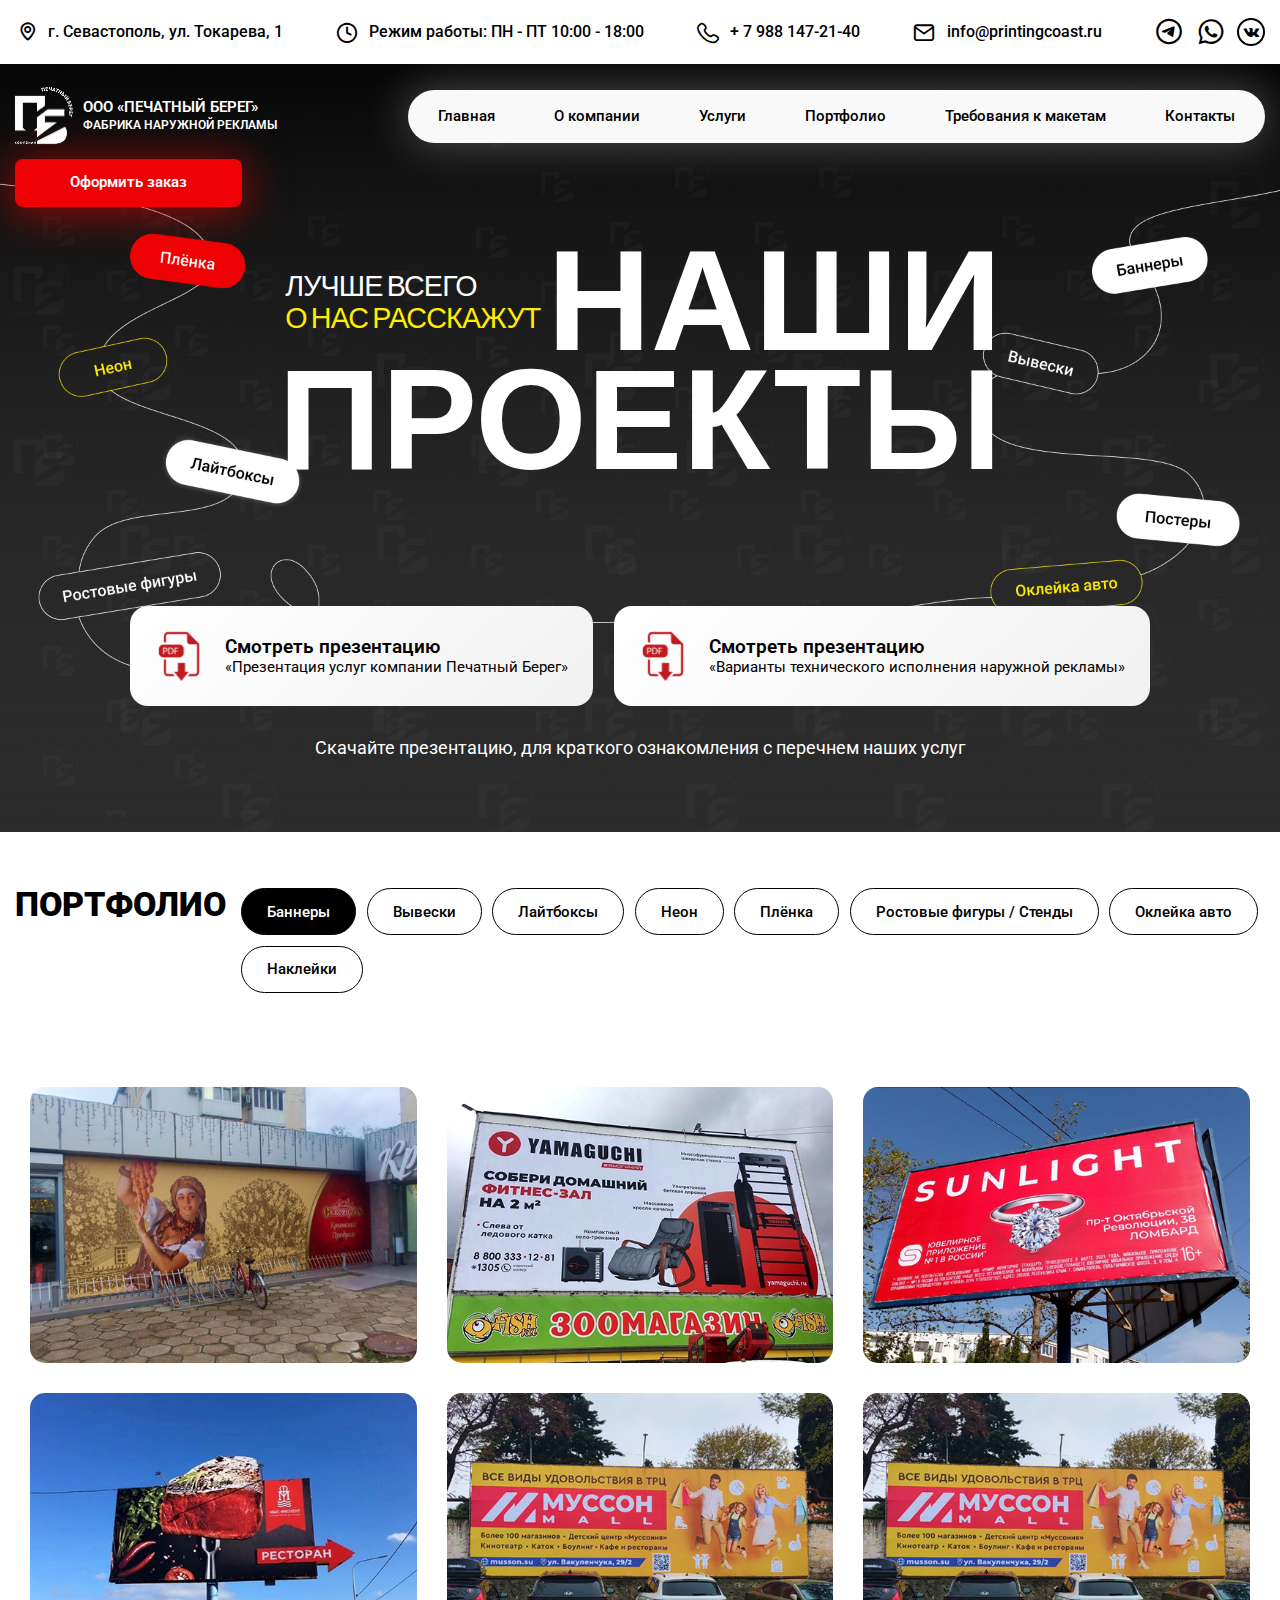
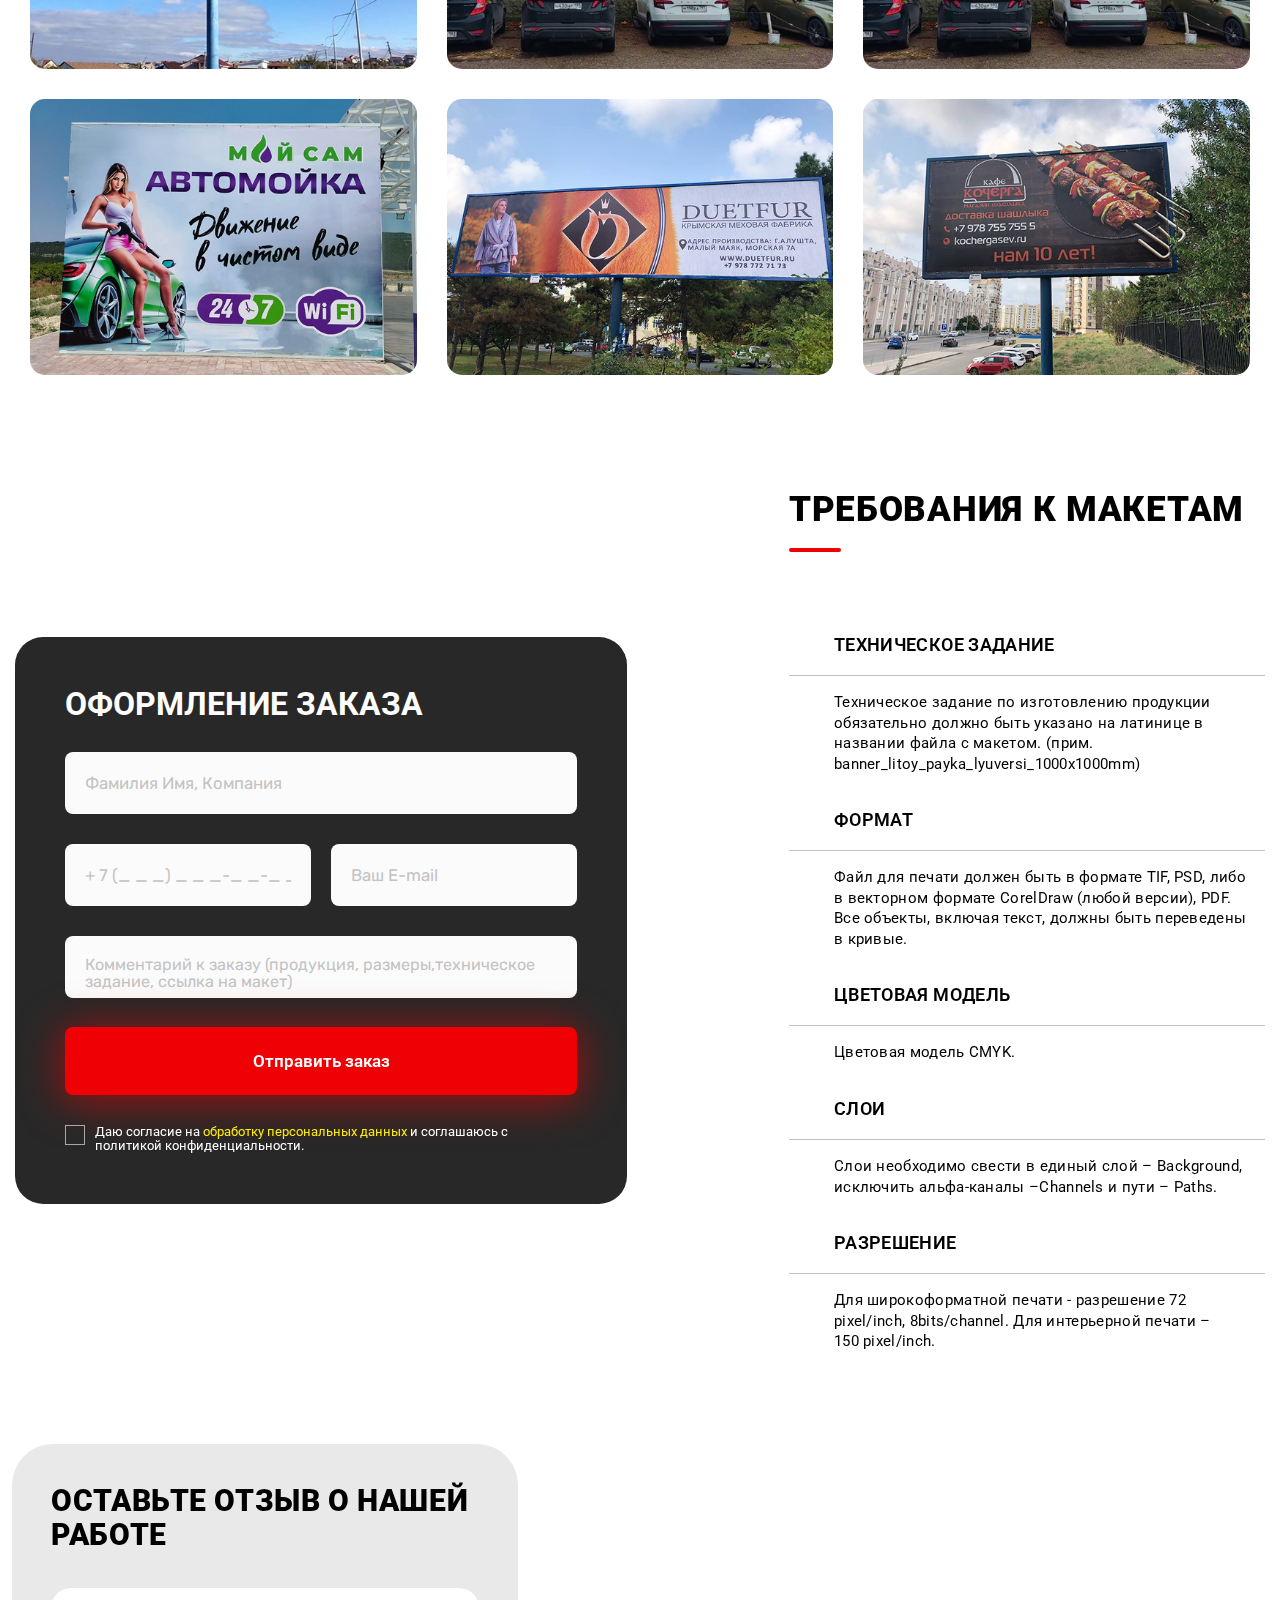
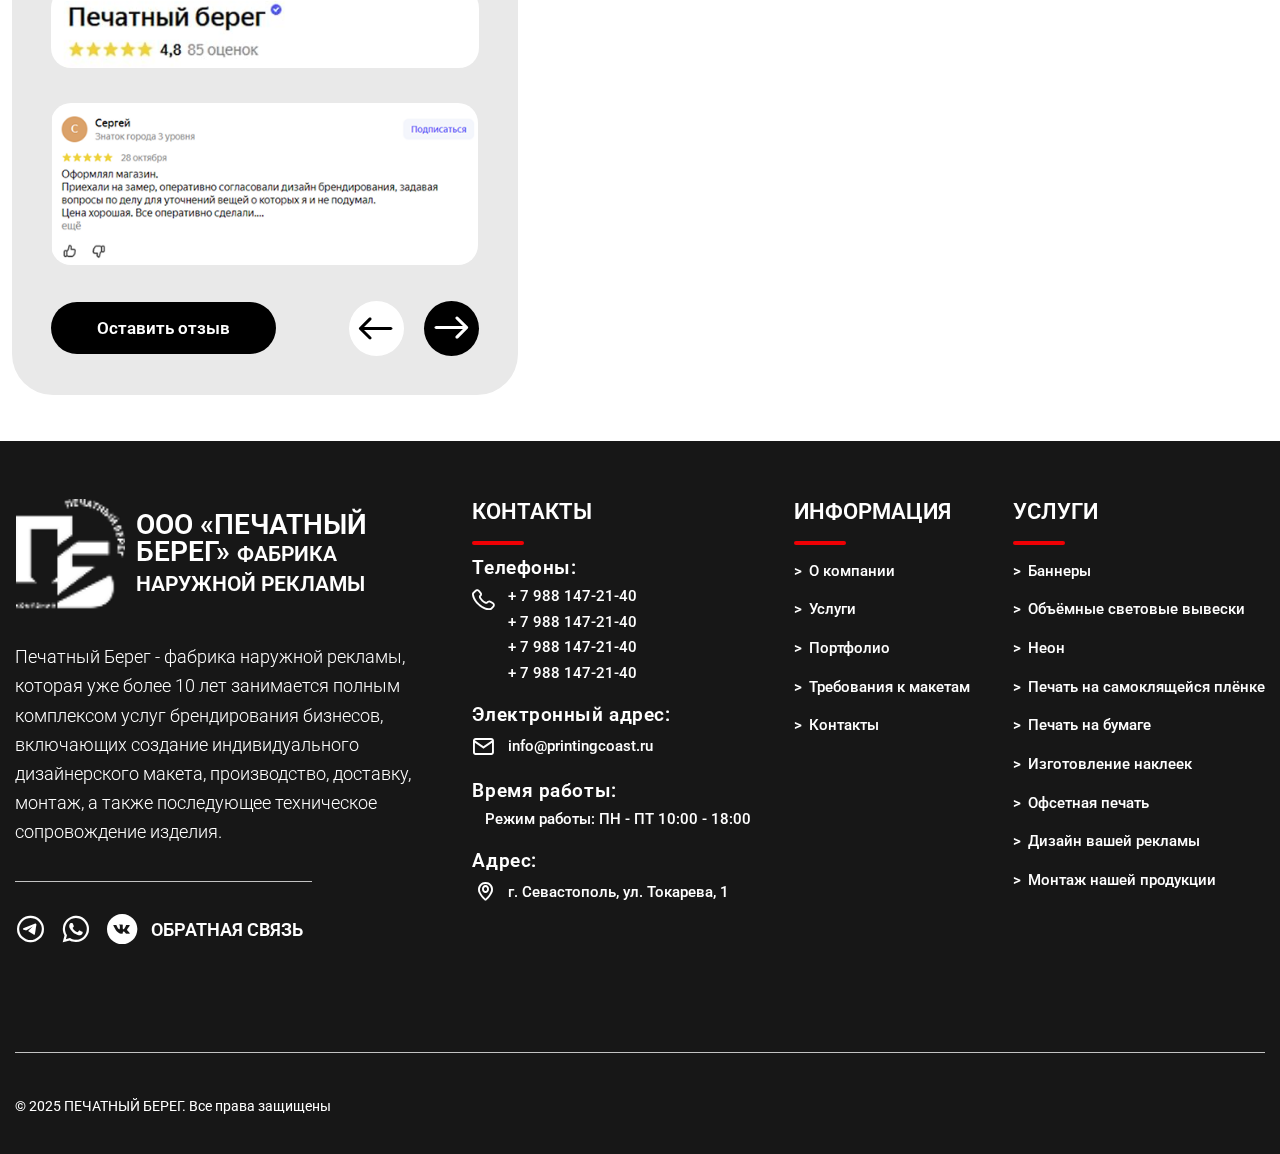
==== commit cdf38455: "Add files via upload" ====
--- a/portfolio.html
+++ b/portfolio.html
@@ -10,7 +10,7 @@
 			opacity: 1;
 		}
 	</style>
-	<link rel="stylesheet" href="css/style.min.css?_v=20250329232618">
+	<link rel="stylesheet" href="css/style.min.css?_v=20250331162231">
 	<link rel="shortcut icon" href="favicon.ico">
 	<!-- <meta name="robots" content="noindex, nofollow"> -->
 	<meta name="viewport" content="width=device-width, initial-scale=1.0">
@@ -411,11 +411,9 @@
 		</footer>
 
 	</div>
-	<script src="https://api-maps.yandex.ru/2.1/?apikey=2e598fd5-1ffe-4662-947f-512d08e97c36&lang=ru_RU"></script>
-
-	<script src="js/app.min.js?_v=20250329232618"></script>
-	</script>
+	<script src="https://api-maps.yandex.ru/2.1/?apikey=2e598fd5-1ffe-4662-947f-512d08e97c36&amp;lang=ru_RU&amp;_v=20250329232618&_v=20250331162231"></script>
+	<script src="js/app.min.js?_v=20250331162231"></script>
 
 </body>
 
-</html>
+</html>--- a/css/style.min.css
+++ b/css/style.min.css
@@ -1 +1 @@
-@charset "UTF-8";@import url(https://fonts.googleapis.com/css?family=Roboto:100,200,300,regular,500,600,700,800,900,100italic,200italic,300italic,italic,500italic,600italic,700italic,800italic,900italic&display=swap);@import url(https://fonts.googleapis.com/css?family=Rubik:regular&display=swap);@import url(https://fonts.googleapis.com/css?family=Inter:500&display=swap);@import url(https://fonts.googleapis.com/css?family=Bebas+Neue:regular&display=swap);@import url(https://fonts.googleapis.com/css?family=Manrope:600&display=swap);@font-face{font-family:icons;font-display:swap;src:url(../fonts/icons.woff2) format("woff2"),url(../fonts/icons.woff) format("woff");font-weight:400;font-style:normal}@font-face{font-family:roadradio;font-display:swap;src:url(../fonts/roadradio-bold.woff2) format("woff2"),url(../fonts/roadradio-bold.woff) format("woff");font-weight:700;font-style:normal}[class*=_icon-]:before{font-family:icons;font-style:normal;font-weight:400;font-variant:normal;text-transform:none;line-height:1;-webkit-font-smoothing:antialiased;-moz-osx-font-smoothing:grayscale}[class*=_icon-]:before{display:block}._icon-vk:before{content:"\e907"}._icon-phone:before{content:"\e903"}._icon-clock2:before{content:"\e90a"}._icon-mail:before{content:"\e900"}._icon-whatsapp:before{content:"\e906"}._icon-vk-circle:before{content:"\e90c"}._icon-stash_telegram:before{content:"\e90e"}._icon-arrow-line:before{content:"\e901"}._icon-arrow-line:before{content:"\e901"}._icon-location:before{content:"\e908"}:root{--font-family:"Roboto",sans-serif;--second-family:"RoadRadio",sans-serif;--third-family:"Rubik",sans-serif;--font3:"Bebas Neue",sans-serif;--font4:"Inter",sans-serif;--font5:"Manrope",sans-serif}*{padding:0;margin:0;border:0}*,:after,:before{-webkit-box-sizing:border-box;box-sizing:border-box}body,html{height:100%;min-width:320px}body{color:#000;line-height:1;font-family:Roboto,sans-serif;font-size:.875rem;-ms-text-size-adjust:100%;-moz-text-size-adjust:100%;-webkit-text-size-adjust:100%;-webkit-font-smoothing:antialiased;-moz-osx-font-smoothing:grayscale}button,input,textarea{font-family:Roboto,sans-serif;font-size:inherit}button{cursor:pointer;color:inherit;background-color:transparent}a{color:inherit;text-decoration:none}ul li{list-style:none}img{vertical-align:top}h1,h2,h3,h4,h5,h6{font-weight:inherit;font-size:inherit}.lock body{overflow:hidden;-ms-touch-action:none;touch-action:none;-ms-scroll-chaining:none;overscroll-behavior:none;padding-right:0!important}.wrapper{min-height:100%;display:-webkit-box;display:-ms-flexbox;display:flex;-webkit-box-orient:vertical;-webkit-box-direction:normal;-ms-flex-direction:column;flex-direction:column;overflow:hidden}@supports (overflow:clip){.wrapper{overflow:clip}}.wrapper>main{-webkit-box-flex:1;-ms-flex:1 1 auto;flex:1 1 auto}.wrapper>*{min-width:0}[class*=__container]{max-width:106.25rem;margin:0 auto;padding:0 .9375rem}input[type=email],input[type=tel],input[type=text],textarea{-webkit-appearance:none;-moz-appearance:none;appearance:none}.input{border-radius:.5rem;width:100%;display:block;padding:0 20px;font-family:var(--third-family);font-weight:400;line-height:100%;color:#000;background:#fbfbfb;height:3.875rem;outline:0}.input::-webkit-input-placeholder{color:#c3c3c3}.input::-moz-placeholder{color:#c3c3c3}.input:-ms-input-placeholder{color:#c3c3c3}.input::-ms-input-placeholder{color:#c3c3c3}.input::placeholder{color:#c3c3c3}.input._form-focus{border:1px solid #ffed00}.input._form-error{border:1px solid red}.input[placeholder]:not([data-placeholder-nohiden])::-webkit-input-placeholder{-webkit-transition:opacity .3s;transition:opacity .3s}.input[placeholder]:not([data-placeholder-nohiden])::-moz-placeholder{-moz-transition:opacity .3s;transition:opacity .3s}.input[placeholder]:not([data-placeholder-nohiden]):-ms-input-placeholder{-ms-transition:opacity .3s;transition:opacity .3s}.input[placeholder]:not([data-placeholder-nohiden])::-ms-input-placeholder{-ms-transition:opacity .3s;transition:opacity .3s}.input[placeholder]:not([data-placeholder-nohiden])::placeholder{-webkit-transition:opacity .3s;-o-transition:opacity .3s;transition:opacity .3s}.input[placeholder]:not([data-placeholder-nohiden]):focus::-webkit-input-placeholder{opacity:0}.input[placeholder]:not([data-placeholder-nohiden]):focus::-moz-placeholder{opacity:0}.input[placeholder]:not([data-placeholder-nohiden]):focus:-ms-input-placeholder{opacity:0}.input[placeholder]:not([data-placeholder-nohiden]):focus::-ms-input-placeholder{opacity:0}.input[placeholder]:not([data-placeholder-nohiden]):focus::placeholder{opacity:0}textarea.input{resize:none;font-weight:400;line-height:100%;color:#000;line-height:1.1;padding:20px 20px}textarea.input::-webkit-input-placeholder{color:#c3c3c3}textarea.input::-moz-placeholder{color:#c3c3c3}textarea.input:-ms-input-placeholder{color:#c3c3c3}textarea.input::-ms-input-placeholder{color:#c3c3c3}textarea.input::placeholder{color:#c3c3c3}.checkbox{position:relative}.checkbox:not(:last-child){margin-bottom:.3125em}.checkbox__input{position:absolute;width:0;height:0;opacity:0}.checkbox__input:focus-visible+.checkbox__label:before{-webkit-box-shadow:0 0 5px #000;box-shadow:0 0 5px #000}.checkbox__input:checked+.checkbox__label:before{color:#ef0004}.checkbox__input:checked+.checkbox__label:after{-webkit-transform:scale(1);-ms-transform:scale(1);transform:scale(1);color:#ef0004}.checkbox__label{cursor:pointer;display:-webkit-inline-box;display:-ms-inline-flexbox;display:inline-flex;position:relative;gap:10px}.checkbox__label:before{content:"";-ms-flex-item-align:start;align-self:flex-start;-webkit-box-flex:0;-ms-flex:0 0 20px;flex:0 0 20px;width:20px;height:20px;border:1px solid #a7a9ac;-webkit-transition:all .3s ease 0s;-o-transition:all .3s ease 0s;transition:all .3s ease 0s}.checkbox__label::after{position:absolute;content:"✔";left:1%;top:12%;color:#ef0004;-webkit-transition:all .3s ease 0s;-o-transition:all .3s ease 0s;transition:all .3s ease 0s;-webkit-transform:scale(0);-ms-transform:scale(0);transform:scale(0)}.checkbox__text{-ms-flex-item-align:center;-ms-grid-row-align:center;align-self:center;font-weight:400;color:#fff;line-height:1.1}.checkbox__text a{color:#ffed00}body::after{content:"";background-color:rgba(0,0,0,.5);position:fixed;width:100%;height:100%;top:0;left:0;opacity:0;-webkit-transition:opacity .8s ease 0s;-o-transition:opacity .8s ease 0s;transition:opacity .8s ease 0s;pointer-events:none;z-index:149}.popup-show body::after{opacity:1}.popup{position:fixed;top:0;left:0;bottom:0;right:0;padding:30px 10px;-webkit-transition:visibility .8s ease 0s;-o-transition:visibility .8s ease 0s;transition:visibility .8s ease 0s;visibility:hidden;pointer-events:none}.popup_show{z-index:150;visibility:visible;overflow:auto;pointer-events:auto}.popup_show .popup__content{visibility:visible;-webkit-transform:scale(1);-ms-transform:scale(1);transform:scale(1)}.popup__wrapper{display:-webkit-box;display:-ms-flexbox;display:flex;-webkit-box-orient:vertical;-webkit-box-direction:normal;-ms-flex-direction:column;flex-direction:column;-webkit-box-align:center;-ms-flex-align:center;align-items:center;min-height:100%;-webkit-box-flex:1;-ms-flex:1 1 auto;flex:1 1 auto;width:100%;display:flex;-webkit-box-pack:center;-ms-flex-pack:center;justify-content:center;align-items:center}.popup__content{visibility:hidden;-webkit-transform:scale(0);-ms-transform:scale(0);transform:scale(0);-webkit-transition:-webkit-transform .3s ease 0s;transition:-webkit-transform .3s ease 0s;-o-transition:transform .3s ease 0s;transition:transform .3s ease 0s;transition:transform .3s ease 0s,-webkit-transform .3s ease 0s;background-color:#eee;width:100%;max-width:666px;border-radius:28px}.lock .popup__content{visibility:visible}.spollers{display:-ms-grid;display:grid;gap:15px}.spollers__item{font-size:1.25rem}.spollers__title{width:100%;cursor:default;text-align:left;border-bottom:1px solid #c3c3c3;padding:1.25rem 2.8125rem;position:relative;font-weight:600;line-height:117%;letter-spacing:.02em;color:#000}._spoller-init .spollers__title{cursor:pointer}._spoller-init .spollers__title::after,._spoller-init .spollers__title::before{content:"";position:absolute;left:10px;top:50%;background-color:#ef0004;height:3px;width:21px;border-radius:1.25rem;-webkit-transition:-webkit-transform .5s ease 0s;transition:-webkit-transform .5s ease 0s;-o-transition:transform .5s ease 0s;transition:transform .5s ease 0s;transition:transform .5s ease 0s,-webkit-transform .5s ease 0s;-webkit-transform:translate(-50%,-50%);-ms-transform:translate(-50%,-50%);transform:translate(-50%,-50%);-webkit-transition:-webkit-transform .5s ease;transition:-webkit-transform .5s ease;-o-transition:transform .5s ease;transition:transform .5s ease;transition:transform .5s ease,-webkit-transform .5s ease}._spoller-init .spollers__title::before{-webkit-transform:translate(-50%,-50%) rotate(90deg);-ms-transform:translate(-50%,-50%) rotate(90deg);transform:translate(-50%,-50%) rotate(90deg)}._spoller-init .spollers__title::after{-webkit-transform:translate(-50%,-50%) rotate(0);-ms-transform:translate(-50%,-50%) rotate(0);transform:translate(-50%,-50%) rotate(0)}._spoller-init .spollers__title._spoller-active::before{-webkit-transform:translate(-50%,-50%) rotate(0);-ms-transform:translate(-50%,-50%) rotate(0);transform:translate(-50%,-50%) rotate(0)}._spoller-init .spollers__title._spoller-active::after{-webkit-transform:translate(-50%,-50%) rotate(0);-ms-transform:translate(-50%,-50%) rotate(0);transform:translate(-50%,-50%) rotate(0)}.spollers__body{padding:1rem .625rem 0 2.8125rem;font-weight:400;line-height:133%;letter-spacing:.02em;color:#000}[data-fullscreen]{min-height:100vh}.touch [data-fullscreen]{min-height:calc(var(--vh,1vh) * 100)}[data-ripple]{position:relative;overflow:hidden}.ripple{position:absolute;border-radius:50%;background-color:rgba(255,255,255,.3);border:1px solid rgba(255,255,255,.5);-webkit-animation:button-circle 1.5s ease forwards;animation:button-circle 1.5s ease forwards}@-webkit-keyframes button-circle{0%{-webkit-transform:scale(0);transform:scale(0)}100%{-webkit-transform:scale(10);transform:scale(10);opacity:0}}@keyframes button-circle{0%{-webkit-transform:scale(0);transform:scale(0)}100%{-webkit-transform:scale(10);transform:scale(10);opacity:0}}[class*=-ibg]{position:relative}[class*=-ibg] img{position:absolute;width:100%;height:100%;top:0;left:0;-o-object-fit:cover;object-fit:cover}[class*=-ibg_contain] img{-o-object-fit:contain;object-fit:contain}.button{-webkit-box-shadow:0 4px 42px 3px rgba(239,0,4,.58);box-shadow:0 4px 42px 3px rgba(239,0,4,.58);background:#ef0004;border-radius:8px;font-weight:600;text-align:center;color:#fff;display:-webkit-inline-box;display:-ms-inline-flexbox;display:inline-flex;-webkit-box-align:center;-ms-flex-align:center;align-items:center;-webkit-box-pack:center;-ms-flex-pack:center;justify-content:center;-webkit-transition:all .3s ease 0s;-o-transition:all .3s ease 0s;transition:all .3s ease 0s}.header{position:absolute;top:0;left:0;width:100%;z-index:4}.header__top-container{background-color:#fff}.header__top{padding:1.0625rem .9375rem;max-width:104.375rem;margin:0 auto;display:-webkit-box;display:-ms-flexbox;display:flex;-webkit-box-align:center;-ms-flex-align:center;align-items:center;-webkit-box-pack:justify;-ms-flex-pack:justify;justify-content:space-between;gap:.625rem;-ms-flex-wrap:wrap;flex-wrap:wrap;color:#000}.header__top i{font-size:1.375rem;color:#000}.header__address-body{display:-webkit-box;display:-ms-flexbox;display:flex;-webkit-box-orient:vertical;-webkit-box-direction:normal;-ms-flex-direction:column;flex-direction:column;gap:.9375rem}.header__address-title{font-family:var(--font-family);font-weight:600;font-size:1.125rem;line-height:100%;letter-spacing:.03em;color:#fff}.header__clock-body{display:-webkit-box;display:-ms-flexbox;display:flex;-webkit-box-orient:vertical;-webkit-box-direction:normal;-ms-flex-direction:column;flex-direction:column;gap:.9375rem}.header__clock-title{font-family:var(--font-family);font-weight:600;font-size:1.125rem;line-height:100%;letter-spacing:.03em;color:#fff}.header__phone-body{display:-webkit-box;display:-ms-flexbox;display:flex;-webkit-box-orient:vertical;-webkit-box-direction:normal;-ms-flex-direction:column;flex-direction:column;gap:.9375rem}.header__phone-item{display:none}.header__phone-title{font-family:var(--font-family);font-weight:600;font-size:1.125rem;line-height:100%;letter-spacing:.03em;color:#fff}.header__mail-body{display:-webkit-box;display:-ms-flexbox;display:flex;-webkit-box-orient:vertical;-webkit-box-direction:normal;-ms-flex-direction:column;flex-direction:column;gap:.9375rem}.header__mail-title{font-family:var(--font-family);font-weight:600;font-size:1.125rem;line-height:100%;letter-spacing:.03em;color:#fff}.header__social-title{font-family:var(--font-family);font-weight:600;font-size:1.125rem;line-height:100%;letter-spacing:.03em;color:#fff}.header__social-body{display:-webkit-box;display:-ms-flexbox;display:flex;-webkit-box-orient:vertical;-webkit-box-direction:normal;-ms-flex-direction:column;flex-direction:column;gap:.9375rem}.header__address{display:-webkit-box;display:-ms-flexbox;display:flex;-webkit-box-align:center;-ms-flex-align:center;align-items:center}.header__address-icon img{width:1.375rem;height:1.375rem}.header__address-text{font-weight:500;font-size:1rem}.header__clock{display:-webkit-box;display:-ms-flexbox;display:flex;-webkit-box-align:center;-ms-flex-align:center;align-items:center}.header__clock-icon img{width:1.375rem;height:1.375rem}.header__clock-text{font-weight:500;font-size:1rem}.header__phone{display:-webkit-box;display:-ms-flexbox;display:flex;-webkit-box-align:center;-ms-flex-align:center;align-items:center}.header__phone-icon img{width:1.375rem;height:1.375rem}.header__phone-text{font-weight:500;font-size:1rem}.header__mail{display:-webkit-box;display:-ms-flexbox;display:flex;-webkit-box-align:center;-ms-flex-align:center;align-items:center}.header__mail-icon img{width:1.375rem;height:1.375rem}.header__mail-text{font-weight:500;font-size:1rem}.header__social{display:-webkit-box;display:-ms-flexbox;display:flex;-webkit-box-align:center;-ms-flex-align:center;align-items:center}.header__social-link{-webkit-transition:all .3s ease 0s;-o-transition:all .3s ease 0s;transition:all .3s ease 0s}.header__social-link i{font-size:1.875rem}.header__social-link-vk{border-radius:50%;display:-webkit-box;display:-ms-flexbox;display:flex;width:1.75rem;height:1.75rem;-webkit-box-pack:center;-ms-flex-pack:center;justify-content:center;-webkit-box-align:center;-ms-flex-align:center;align-items:center;border:2px solid #000}.header__social-link-vk i{font-size:1rem}.header__main{display:-webkit-box;display:-ms-flexbox;display:flex;-ms-flex-wrap:wrap;flex-wrap:wrap;-webkit-box-align:center;-ms-flex-align:center;align-items:center;-webkit-box-pack:justify;-ms-flex-pack:justify;justify-content:space-between}.header__logo{display:-webkit-box;display:-ms-flexbox;display:flex;gap:.625rem;-webkit-box-align:center;-ms-flex-align:center;align-items:center;z-index:6}.header__logo img{-webkit-box-flex:0;-ms-flex:0 1 3.625rem;flex:0 1 3.625rem;aspect-ratio:58/58;width:100%;height:100%;-o-object-fit:contain;object-fit:contain;max-width:3.625rem}.header__logo-text{font-family:var(--font-family);font-weight:600;line-height:87%;color:#fff;max-width:12.8125rem;line-height:1.1}.header__logo-text span{font-size:.75rem}.menu__body ul{overflow:auto}.menu__body li{font-family:var(--font-family);font-weight:500;color:#000;border-radius:81px;padding:1.0625rem 1.75rem}.menu__body li._navigator-active{background-color:#000;color:#fff}.menu__body a{position:relative}.menu__body a i{display:none}.icon-menu{display:none}.footer{background:#171717}.footer__container{color:#fff;display:-ms-grid;display:grid}.footer__top{display:-webkit-box;display:-ms-flexbox;display:flex;-webkit-box-pack:justify;-ms-flex-pack:justify;justify-content:space-between;-ms-flex-wrap:wrap;flex-wrap:wrap;border-bottom:1px solid #c3c3c3}.footer__column{-webkit-box-flex:0;-ms-flex:0 1 33.170732%;flex:0 1 33.170732%;display:-webkit-box;display:-ms-flexbox;display:flex;-webkit-box-orient:vertical;-webkit-box-direction:normal;-ms-flex-direction:column;flex-direction:column}.footer__logo{display:-webkit-box;display:-ms-flexbox;display:flex;-webkit-box-align:center;-ms-flex-align:center;align-items:center;gap:.625rem}.footer__logo-image{aspect-ratio:111/111;width:100%;height:100%;-o-object-fit:contain;object-fit:contain;max-width:6.9375rem}.footer__logo-text{font-weight:600;line-height:97%;color:#fff}.footer__text{font-family:var(--font-family);font-weight:300;line-height:160%;color:#fff;position:relative}.footer__text::after{content:"";position:absolute;left:0;bottom:0;height:1px;background:#c3c3c3}.footer__social{display:-webkit-box;display:-ms-flexbox;display:flex;-webkit-box-align:center;-ms-flex-align:center;align-items:center}.footer__social-link{-webkit-transition:all .3s ease 0s;-o-transition:all .3s ease 0s;transition:all .3s ease 0s}.footer__social-text{font-weight:600;line-height:110%;color:#fff}.footer__nav{display:-webkit-box;display:-ms-flexbox;display:flex;-webkit-box-orient:vertical;-webkit-box-direction:normal;-ms-flex-direction:column;flex-direction:column}.footer__title{font-weight:600;line-height:120%;color:#fff;position:relative}.footer__title::after{content:"";left:0;bottom:0;position:absolute;border-radius:21px;width:52px;height:4px;background:#ef0004}.footer__phone-body{display:-webkit-box;display:-ms-flexbox;display:flex;-webkit-box-orient:vertical;-webkit-box-direction:normal;-ms-flex-direction:column;flex-direction:column}.footer__phone-title{font-weight:600;line-height:120%;letter-spacing:.03em;color:#fff}.footer__phone{display:-webkit-box;display:-ms-flexbox;display:flex;-webkit-box-align:center;-ms-flex-align:center;align-items:center;gap:.8125rem;-webkit-box-align:start;-ms-flex-align:start;align-items:flex-start}.footer__phone-text{font-weight:500;line-height:112%;color:#fff}.footer__phone-item{display:-webkit-box;display:-ms-flexbox;display:flex;-webkit-box-orient:vertical;-webkit-box-direction:normal;-ms-flex-direction:column;flex-direction:column}.footer__mail-body{display:-webkit-box;display:-ms-flexbox;display:flex;-webkit-box-orient:vertical;-webkit-box-direction:normal;-ms-flex-direction:column;flex-direction:column}.footer__mail-title{font-weight:600;line-height:120%;letter-spacing:.03em;color:#fff}.footer__mail{display:-webkit-box;display:-ms-flexbox;display:flex;-webkit-box-align:center;-ms-flex-align:center;align-items:center;gap:.8125rem}.footer__mail-text{font-weight:500;line-height:112%;color:#fff}.footer__clock-body{display:-webkit-box;display:-ms-flexbox;display:flex;-webkit-box-orient:vertical;-webkit-box-direction:normal;-ms-flex-direction:column;flex-direction:column}.footer__clock-title{font-weight:600;line-height:120%;letter-spacing:.03em;color:#fff}.footer__clock{display:-webkit-box;display:-ms-flexbox;display:flex;-webkit-box-align:center;-ms-flex-align:center;align-items:center;gap:.8125rem}.footer__clock-text{font-weight:500;line-height:112%;color:#fff}.footer__address-body{display:-webkit-box;display:-ms-flexbox;display:flex;-webkit-box-orient:vertical;-webkit-box-direction:normal;-ms-flex-direction:column;flex-direction:column}.footer__address-title{font-weight:600;line-height:120%;letter-spacing:.03em;color:#fff}.footer__address{display:-webkit-box;display:-ms-flexbox;display:flex;-webkit-box-align:center;-ms-flex-align:center;align-items:center;gap:.8125rem}.footer__address-text{font-weight:500;line-height:112%;color:#fff}.footer__list{position:relative}.footer__list li{font-weight:500;line-height:194%;color:#fff;padding-left:.9375rem}.footer__list li::after{content:">";position:absolute;left:0}.hero{padding-bottom:1.875rem;position:relative}.hero__bg{position:absolute;width:100%;height:100%;top:0;left:0;-o-object-fit:cover;object-fit:cover;z-index:1}.hero__bg-logo{position:absolute;width:100%;height:100%;top:0;left:0;-o-object-fit:cover;object-fit:cover;z-index:2}.hero__container-swiper{max-width:none;margin:0 auto;padding:0}.hero__container{position:relative;z-index:3;max-width:none;margin:0 auto;padding:0}.hero__slide-body{display:-ms-grid;display:grid;-ms-grid-column-align:center;justify-self:center;-webkit-box-align:center;-ms-flex-align:center;align-items:center;-webkit-box-pack:center;-ms-flex-pack:center;justify-content:center;justify-self:center;gap:1.25rem;-ms-grid-columns:37.700599% 40.922156%;grid-template-columns:37.700599% 40.922156%}.hero__slide-body--main{max-width:96.875rem;padding:0 .9375rem;padding-bottom:8.125rem;-ms-grid-columns:54.605263% 44.052632%;grid-template-columns:54.605263% 44.052632%}.hero__slide-body--last{max-width:90.625rem;padding:0 .9375rem;-ms-grid-columns:40% 1fr;grid-template-columns:40% 1fr;padding-bottom:.4375rem}.hero__slide-body--last .hero__image img{aspect-ratio:782/847}.hero__slide{overflow:hidden}.hero__slide--one{display:-webkit-box;display:-ms-flexbox;display:flex;-webkit-box-orient:vertical;-webkit-box-direction:normal;-ms-flex-direction:column;flex-direction:column;-webkit-box-pack:center;-ms-flex-pack:center;justify-content:center;-webkit-box-align:center;-ms-flex-align:center;align-items:center}.hero__slide--one h1{max-width:50.375rem;line-height:1.4;font-weight:700;color:#fff;text-align:center;padding-top:.3125rem}.hero__slide--one h1 span{color:#ff0;border:3px solid #fff;border-radius:2.5rem;padding:.25rem .9375rem}.hero__slide--one P{max-width:50.375rem;line-height:1.4;font-weight:700;color:#fff}.hero__slide--one .hero__image{position:relative;-webkit-transform:translate(0,13%);-ms-transform:translate(0,13%);transform:translate(0,13%)}.hero__slide--one .hero__image img{aspect-ratio:1110/480;width:100%;height:100%;-o-object-fit:cover;object-fit:cover;max-width:69.375rem}.hero__slide--one .hero__image::after{content:"";position:absolute;width:100%;height:100%;left:-40%;bottom:-15%;z-index:-1;background:url(../img/hero/01-1.png);background-repeat:no-repeat}.hero__slide--one .hero__image::before{content:"";position:absolute;width:100%;height:100%;left:75%;bottom:-15%;z-index:-1;background:url(../img/hero/01-2.png);background-repeat:no-repeat}.hero__content{display:-webkit-box;display:-ms-flexbox;display:flex;-webkit-box-orient:vertical;-webkit-box-direction:normal;-ms-flex-direction:column;flex-direction:column}.hero__title{font-family:var(--font-family);font-weight:700;line-height:111%;color:#fff}.hero__subtitle{font-family:var(--font-family);font-weight:400;line-height:133%;color:#fff}.hero__image img{aspect-ratio:700/614;width:100%;height:100%;-o-object-fit:cover;object-fit:cover}.hero__button{-ms-flex-item-align:start;align-self:flex-start}.hero-pagination{top:95px;left:15px;display:-webkit-inline-box;display:-ms-inline-flexbox;display:inline-flex;width:auto;z-index:100;height:10px;position:absolute;padding-left:.625rem}.hero .swiper-pagination-bullets{z-index:3}.hero .swiper-pagination-bullet{border-radius:19px;width:15px;background:#c3c3c3;height:2px;opacity:1;z-index:1}.hero .swiper-pagination-bullet-active{width:15px;position:relative;opacity:1}.hero .swiper-pagination-bullet-active::after{content:"";background:#fff;-webkit-animation:bulet 4s infinite linear;animation:bulet 4s infinite linear;position:absolute;width:100%;height:100%;top:0;left:0;opacity:1}@-webkit-keyframes bulet{0%{width:0;background:#c3c3c3}100%{width:15px;background:#fff;background:#f70202}}@keyframes bulet{0%{width:0;background:#c3c3c3}100%{width:15px;background:#fff;background:#f70202}}.swiper .hero-button-prev{left:2.1875rem}.swiper .hero-button-next{right:2.1875rem}.swiper-button-prev::after{content:"";display:none}.swiper-button-next::after{content:"";display:none}.advertising{margin-top:-2.8125rem;z-index:3;position:relative;border-radius:38px;background-color:#fff}.advertising__container{border-radius:38px}.advertising__items{-webkit-transform:translate(0,-75px);-ms-transform:translate(0,-75px);transform:translate(0,-75px);display:-ms-grid;display:grid;grid-template-columns:repeat(auto-fit,minmax(24.3125rem,389px));-webkit-box-pack:center;-ms-flex-pack:center;justify-content:center;position:relative}.advertising__items::after{content:"";position:absolute;border:1px solid #c3c3c3;height:0;bottom:0;left:50%;-webkit-transform:translate(-50%,0);-ms-transform:translate(-50%,0);transform:translate(-50%,0);width:488px}.advertising__item{-webkit-box-shadow:0 0 12px 6px rgba(0,0,0,.1);box-shadow:0 0 12px 6px rgba(0,0,0,.1);background:#fff;border-radius:1.375rem;display:-webkit-box;display:-ms-flexbox;display:flex;-webkit-box-orient:vertical;-webkit-box-direction:normal;-ms-flex-direction:column;flex-direction:column;-webkit-box-align:center;-ms-flex-align:center;align-items:center;padding:2.5rem 3rem}.advertising__block{display:-webkit-box;display:-ms-flexbox;display:flex;-webkit-box-orient:vertical;-webkit-box-direction:normal;-ms-flex-direction:column;flex-direction:column;-webkit-box-align:center;-ms-flex-align:center;align-items:center}.advertising__title{font-weight:900;color:#000}.advertising__text{font-weight:400;text-align:center;color:#5b5b5b}.block-title__container{max-width:44.5625rem}.block-title__container h2{font-family:var(--font-family);font-weight:900;line-height:133%;letter-spacing:.02em;text-align:center;color:#000;text-transform:uppercase;padding-top:.9375rem}.block-title__container h2 span{padding:.3125rem .9375rem;border-radius:2.5rem;color:#fff;white-space:nowrap;background-color:#ef0004}.services__container-big{border-radius:2.375rem;position:relative}.services__image-bg{border-radius:2.375rem;-o-object-fit:cover;object-fit:cover;position:absolute;width:100%;height:100%;top:0;left:0;z-index:0}.services__container{position:relative;z-index:2;display:-ms-grid;display:grid}.services__title{font-weight:900;color:#fff;-ms-grid-column-align:center;justify-self:center;position:relative}.services__title::after{content:"";bottom:0;position:absolute;border-radius:21px;width:52px;height:4px;left:50%;background-color:#ef0004;-webkit-transform:translate(-50%,0);-ms-transform:translate(-50%,0);transform:translate(-50%,0)}.services__body{display:-webkit-box;display:-ms-flexbox;display:flex;-webkit-box-pack:justify;-ms-flex-pack:justify;justify-content:space-between}.services__items{-webkit-box-flex:1;-ms-flex:1 1 auto;flex:1 1 auto;display:-ms-grid;display:grid;grid-template-columns:repeat(auto-fill,minmax(18.75rem,auto))}.services__item{padding:1.6875rem 0 0 1.5rem;border-radius:22px;-webkit-box-shadow:0 0 17px -1px rgba(255,255,255,.17);box-shadow:0 0 17px -1px rgba(255,255,255,.17);background:#fff;display:-webkit-box;display:-ms-flexbox;display:flex;overflow:hidden;position:relative;-webkit-box-pack:justify;-ms-flex-pack:justify;justify-content:space-between;position:relative;cursor:pointer}.services__item:hover .services__block{opacity:1;visibility:visible;pointer-events:all}.services__block{position:absolute;width:100%;height:100%;top:0;left:0;background:rgba(0,0,0,.8);font-weight:600;line-height:113%;color:#fff;border-radius:22px;display:-webkit-box;display:-ms-flexbox;display:flex;-webkit-box-orient:vertical;-webkit-box-direction:normal;-ms-flex-direction:column;flex-direction:column;gap:.3125rem;padding:.9375rem .9375rem .3125rem .9375rem;opacity:0;visibility:hidden;pointer-events:none;-webkit-transition:all .3s ease 0s;-o-transition:all .3s ease 0s;transition:all .3s ease 0s;overflow:auto}.services__block-list{display:-webkit-box;display:-ms-flexbox;display:flex;-ms-flex-wrap:wrap;flex-wrap:wrap;gap:.3125rem}.services__block-list li{position:relative;padding-left:.9375rem}.services__block-list li::after{content:"✓";left:0;position:absolute}.services__text{font-weight:600;line-height:117%;color:#000}.services__image{-ms-flex-item-align:end;align-self:flex-end}.services__image img{max-width:100%;height:100%;-o-object-fit:contain;object-fit:contain}.services__aside{position:relative;overflow:hidden;-webkit-box-flex:0;-ms-flex:0 1 14.5625rem;flex:0 1 14.5625rem;padding:1.6875rem 0 0 1.5rem;border-radius:22px;-webkit-box-shadow:0 0 17px -1px rgba(255,255,255,.17);box-shadow:0 0 17px -1px rgba(255,255,255,.17);background:#fff;position:relative;cursor:pointer;-ms-flex-item-align:start;align-self:flex-start}.services__aside:hover .services__block{opacity:1;visibility:visible;pointer-events:all}.services__button{-ms-grid-column-align:center;justify-self:center}.advantages__title{font-weight:900;line-height:117%;letter-spacing:.02em;text-align:center;color:#000;position:relative}.advantages__title::after{content:"";bottom:0;position:absolute;border-radius:21px;width:52px;height:4px;left:50%;background-color:#ef0004;-webkit-transform:translate(-50%,0);-ms-transform:translate(-50%,0);transform:translate(-50%,0)}.advantages__items{display:-ms-grid;display:grid;grid-template-columns:repeat(auto-fill,minmax(20.5rem,auto));-webkit-box-pack:center;-ms-flex-pack:center;justify-content:center;margin:0 auto;max-width:90.3125rem}.advantages__item{border-radius:1.375rem;padding:3.75rem 1.25rem 3.75rem 1.25rem;-webkit-box-shadow:0 0 18px 6px rgba(0,0,0,.08);box-shadow:0 0 18px 6px rgba(0,0,0,.08);background:#fff;display:-webkit-box;display:-ms-flexbox;display:flex;-webkit-box-orient:vertical;-webkit-box-direction:normal;-ms-flex-direction:column;flex-direction:column;-webkit-box-align:center;-ms-flex-align:center;align-items:center}.advantages__icon{border-radius:50%;display:-webkit-box;display:-ms-flexbox;display:flex;-webkit-box-align:center;-ms-flex-align:center;align-items:center;min-width:6.3125rem;min-height:6.3125rem;-webkit-box-pack:center;-ms-flex-pack:center;justify-content:center;background-color:#ef0004}.advantages__text{font-weight:500;line-height:117%;text-align:center;color:#000;position:relative}.advantages__text::after{content:"";position:absolute;border-radius:21px;width:43px;background:#ef0004;height:3px;bottom:0;left:50%;-webkit-transform:translate(-50%,0);-ms-transform:translate(-50%,0);transform:translate(-50%,0)}.examples__container-big{border-radius:2.375rem;position:relative;max-width:112.5rem;margin:0 auto}.examples__image-bg{-o-object-fit:cover;object-fit:cover;position:absolute;width:100%;height:100%;top:0;left:0;z-index:0;border-radius:38px}.examples__container{z-index:2;position:relative}.examples__title{font-weight:900;line-height:117%;color:#fff;text-align:left;max-width:28.125rem}.examples__title span{color:#ffed00}.examples__body{display:-webkit-box;display:-ms-flexbox;display:flex;-webkit-box-pack:justify;-ms-flex-pack:justify;justify-content:space-between;padding-left:4.0625rem;padding-right:3.375rem;padding-bottom:4.375rem;position:relative}.examples__body-bacr{position:absolute;width:100%;left:0;top:0;height:auto;-o-object-fit:cover;object-fit:cover;z-index:-1;border-radius:22px;fill:linear-gradient(234deg,rgba(40,40,40,0) 0,rgba(142,142,142,.71) 100%)}.examples__column{display:-webkit-box;display:-ms-flexbox;display:flex;-ms-flex-wrap:wrap;flex-wrap:wrap;-webkit-box-pack:justify;-ms-flex-pack:justify;justify-content:space-between;padding-top:5.5rem}.examples__column .examples__item{-webkit-box-flex:1;-ms-flex:1 1 auto;flex:1 1 auto}.examples__item{-webkit-box-flex:1;-ms-flex:1 1 25.419162%;flex:1 1 25.419162%;overflow:hidden;cursor:pointer;-webkit-transition:-webkit-transform .3s ease 0s;transition:-webkit-transform .3s ease 0s;-o-transition:transform .3s ease 0s;transition:transform .3s ease 0s;transition:transform .3s ease 0s,-webkit-transform .3s ease 0s}.examples__item img{-webkit-transition:all .3s ease 0s;-o-transition:all .3s ease 0s;transition:all .3s ease 0s;aspect-ratio:341/236;width:100%;height:100%;-o-object-fit:contain;object-fit:contain}.examples__items{justify-items:flex-end;display:-webkit-box;display:-ms-flexbox;display:flex;-ms-flex-wrap:wrap;flex-wrap:wrap;-webkit-box-pack:justify;-ms-flex-pack:justify;justify-content:space-between;padding-bottom:6.25rem}.examples__button{font-weight:900;line-height:117%;color:#ff0;display:-webkit-box;display:-ms-flexbox;display:flex;-webkit-box-align:center;-ms-flex-align:center;align-items:center;gap:.25rem;justify-self:flex-end}.examples__button span{color:#fff}.examples__button-icon{width:3.125rem;height:3.125rem;border-radius:50%;background-color:#fff;display:-webkit-box;display:-ms-flexbox;display:flex;-webkit-box-align:center;-ms-flex-align:center;align-items:center;-webkit-box-pack:center;-ms-flex-pack:center;justify-content:center;color:#000;-webkit-transition:all .3s ease 0s;-o-transition:all .3s ease 0s;transition:all .3s ease 0s}.examples__button-icon i{-webkit-transform:rotate(-25deg);-ms-transform:rotate(-25deg);transform:rotate(-25deg);display:block;-webkit-transition:all .3s ease 0s;-o-transition:all .3s ease 0s;transition:all .3s ease 0s}.order__title{font-weight:900;line-height:117%;letter-spacing:.02em;text-align:center;color:#000;position:relative}.order__title::after{content:"";position:absolute;background:#ef0004;bottom:0;left:50%;-webkit-transform:translate(-50%,0);-ms-transform:translate(-50%,0);transform:translate(-50%,0);border-radius:21px;width:52px;height:4px}.order__title:not(:last-child){margin-bottom:7.5rem}.order__items{display:-ms-grid;display:grid;grid-template-columns:repeat(auto-fill,minmax(24.3125rem,1fr))}.order__item{display:-webkit-box;display:-ms-flexbox;display:flex;-webkit-box-align:start;-ms-flex-align:start;align-items:flex-start}.order__number{margin-top:-5px;font-weight:300;letter-spacing:-.09em;color:#e9e9e9}.order__number span{color:#ef0004}.order__block{display:-webkit-box;display:-ms-flexbox;display:flex;-webkit-box-orient:vertical;-webkit-box-direction:normal;-ms-flex-direction:column;flex-direction:column}.order__item-title{font-weight:600;line-height:117%;letter-spacing:.02em;color:#000}.order__item-title span{border-bottom:2px solid #ef0004}.order__text{font-weight:300;line-height:133%;letter-spacing:.02em;color:#000}.requirement__container{max-width:86.875rem;padding:0 .9375rem;-webkit-box-align:center;-ms-flex-align:center;align-items:center;display:-ms-grid;display:grid;-ms-grid-columns:48.970588% 38.088235%;grid-template-columns:48.970588% 38.088235%;-webkit-box-pack:justify;-ms-flex-pack:justify;justify-content:space-between}.requirement__body{display:-webkit-box;display:-ms-flexbox;display:flex;-webkit-box-orient:vertical;-webkit-box-direction:normal;-ms-flex-direction:column;flex-direction:column}.requirement__title{font-weight:900;line-height:117%;letter-spacing:.02em;text-align:left;color:#000;position:relative}.requirement__title::after{content:"";position:absolute;border-radius:21px;width:52px;bottom:0;background:#ef0004;height:4px;left:0}.form-requirement{background:#282828;display:-webkit-box;display:-ms-flexbox;display:flex;-webkit-box-orient:vertical;-webkit-box-direction:normal;-ms-flex-direction:column;flex-direction:column;border-radius:1.75rem}.form-requirement--popup{background:#fff}.form-requirement--popup h2{display:-webkit-box;display:-ms-flexbox;display:flex;color:#000;-webkit-box-pack:justify;-ms-flex-pack:justify;justify-content:space-between}.form-requirement--popup input{border:1px solid #c3c3c3}.form-requirement--popup input._form-focus{border:1px solid #000}.form-requirement--popup textarea{border:1px solid #c3c3c3}.form-requirement--popup textarea._form-focus{border:1px solid #000}.form-requirement--popup .checkbox__input{position:absolute;width:0;height:0;opacity:0}.form-requirement--popup .checkbox__input:focus-visible+.checkbox__label:before{-webkit-box-shadow:0 0 5px red;box-shadow:0 0 5px red}.form-requirement--popup .checkbox__input:checked+.checkbox__label:before{background:#ef0004}.form-requirement--popup .checkbox__input:checked+.checkbox__label:after{-webkit-transform:scale(1);-ms-transform:scale(1);transform:scale(1)}.form-requirement--popup .checkbox__label{cursor:pointer;display:-webkit-inline-box;display:-ms-inline-flexbox;display:inline-flex;position:relative;gap:10px}.form-requirement--popup .checkbox__label:before{content:"";-ms-flex-item-align:start;align-self:flex-start;-webkit-box-flex:0;-ms-flex:0 0 20px;flex:0 0 20px;width:20px;border-radius:4px;height:20px;border:1px solid #a7a9ac;-webkit-transition:all .3s ease 0s;-o-transition:all .3s ease 0s;transition:all .3s ease 0s}.form-requirement--popup .checkbox__label::after{position:absolute;content:"✔";left:5px;top:4px;font-size:.75rem;color:#fff;-webkit-transition:all .3s ease 0s;-o-transition:all .3s ease 0s;transition:all .3s ease 0s;-webkit-transform:scale(0);-ms-transform:scale(0);transform:scale(0)}.form-requirement--popup .checkbox__text{color:#000}.form-requirement--popup .checkbox__text a{color:#000}.form-requirement__title{font-family:var(--font-family);font-weight:700;line-height:111%;color:#fff}.form-requirement__form{display:-webkit-box;display:-ms-flexbox;display:flex;-webkit-box-orient:vertical;-webkit-box-direction:normal;-ms-flex-direction:column;flex-direction:column}.form-requirement__item{display:-webkit-box;display:-ms-flexbox;display:flex}.form-requirement__button{font-weight:600;text-align:center;color:#fff;height:4.25rem}.contact__container{display:-ms-grid;display:grid;-ms-grid-columns:40.487805% 57.621951%;grid-template-columns:40.487805% 57.621951%;-webkit-box-pack:center;-ms-flex-pack:center;justify-content:center;gap:1.875rem}.reviews-contact{background:#e9e9e9;border-radius:41px;display:-webkit-box;display:-ms-flexbox;display:flex;-webkit-box-orient:vertical;-webkit-box-direction:normal;-ms-flex-direction:column;flex-direction:column}.reviews-contact__title{font-weight:900;line-height:117%;letter-spacing:.02em;color:#000}.reviews-contact__top img{border-radius:20px;aspect-ratio:528/98;width:100%;height:100%;-o-object-fit:cover;object-fit:cover}.reviews-contact__slider{width:100%;height:100%}.reviews-contact__slide img{aspect-ratio:528/200;width:100%;height:100%;-o-object-fit:cover;object-fit:cover;border-radius:20px}.reviews-contact__button{font-weight:600;color:#fff;border-radius:28px;background:#000;padding:1.125rem 2.875rem;display:-webkit-box;display:-ms-flexbox;display:flex;-webkit-box-align:center;-ms-flex-align:center;align-items:center;-webkit-box-pack:center;-ms-flex-pack:center;justify-content:center;-webkit-transition:all .3s ease 0s;-o-transition:all .3s ease 0s;transition:all .3s ease 0s}.reviews-contact__navigacons{display:-webkit-box;display:-ms-flexbox;display:flex;-webkit-box-align:center;-ms-flex-align:center;align-items:center;gap:1.25rem}.reviews-contact__bottom{-webkit-box-align:center;-ms-flex-align:center;align-items:center;gap:.625rem;-webkit-box-pack:justify;-ms-flex-pack:justify;justify-content:space-between;display:-webkit-box;display:-ms-flexbox;display:flex;-ms-flex-wrap:wrap;flex-wrap:wrap}.reviews-contact__slider .reviews-contact-pagination{display:none}.reviews-contact__slider .swiper-pagination-bullet{background-color:#c3c3c3;opacity:1}.reviews-contact__slider .swiper-pagination-bullet-active{background-color:#fff}.reviews-contact-button-prev{width:3.4375rem;height:3.4375rem;border-radius:50%;display:-webkit-box;display:-ms-flexbox;display:flex;-webkit-box-align:center;-ms-flex-align:center;align-items:center;-webkit-box-pack:center;-ms-flex-pack:center;justify-content:center;cursor:pointer;background-color:#000;-webkit-transform:rotate(180deg);-ms-transform:rotate(180deg);transform:rotate(180deg)}.reviews-contact-button-prev i{color:#fff;font-size:1.5rem}.reviews-contact-button-next{width:3.4375rem;height:3.4375rem;border-radius:50%;display:-webkit-box;display:-ms-flexbox;display:flex;-webkit-box-align:center;-ms-flex-align:center;align-items:center;-webkit-box-pack:center;-ms-flex-pack:center;justify-content:center;cursor:pointer;background-color:#000}.reviews-contact-button-next i{color:#fff;font-size:1.5rem}.reviews-contact .swiper-button-disabled{background-color:#fff}.reviews-contact .swiper-button-disabled i{color:#000}.examples-mob{padding-top:2.25rem;padding-bottom:2.875rem;position:relative}.examples-mob__fon{border-radius:2.375rem;position:absolute;width:100%;height:100%;top:0;left:0;-o-object-fit:cover;object-fit:cover;z-index:-1}.examples-mob__container{z-index:2}.examples-mob__decor-body{position:relative}.examples-mob__decor-body::after{content:"";position:absolute;width:100%;height:116%;top:0;margin-top:-75px;background:url(../img/examples/bacr-mob.svg);background-repeat:no-repeat;background-size:contain}.examples-mob__title{font-weight:900;font-size:1rem;line-height:100%;text-align:right;text-transform:uppercase;color:#fff;z-index:4;position:relative}.examples-mob__title:not(:last-child){margin-bottom:.625rem}.examples-mob__body{padding:2.5rem;display:-webkit-box;display:-ms-flexbox;display:flex;-webkit-box-orient:vertical;-webkit-box-direction:normal;-ms-flex-direction:column;flex-direction:column;gap:2.1875rem}.examples-mob__decor{z-index:1;position:absolute;width:100%;height:100%;top:0;left:0;-o-object-fit:contain;object-fit:contain;display:none}.examples-mob__slider{width:100%;height:100%}.examples-mob__slide{padding-right:1.875rem}.examples-mob__slide img{aspect-ratio:234/156;-o-object-fit:cover;object-fit:cover;width:100%;height:100%}.examples-mob-pagination{position:static;display:-webkit-box;display:-ms-flexbox;display:flex;-webkit-box-pack:center;-ms-flex-pack:center;justify-content:center;padding-top:1.5625rem}.examples-mob__slider .swiper-pagination-bullet{background:rgba(255,255,255,.5)}.examples-mob__slider .swiper-pagination-bullet-active{background:#fff}.map{max-width:100%;height:100%}[class*=copyrights-pane]{display:none!important}.hero-portfolio{position:relative}.hero-portfolio__bacr-but{position:absolute;width:100%;height:110%;top:0;left:0;z-index:2;-o-object-fit:contain;object-fit:contain}.hero-portfolio__bacr-but-mob{position:absolute;width:100%;height:110%;top:-15%;left:0;z-index:2;-o-object-fit:contain;object-fit:contain}.hero-portfolio__container{position:relative;z-index:3;display:-webkit-box;display:-ms-flexbox;display:flex;-webkit-box-orient:vertical;-webkit-box-direction:normal;-ms-flex-direction:column;flex-direction:column;-webkit-box-pack:center;-ms-flex-pack:center;justify-content:center;-webkit-box-align:center;-ms-flex-align:center;align-items:center}.hero-portfolio__title-body{display:-webkit-inline-box;display:-ms-inline-flexbox;display:inline-flex;-webkit-box-pack:center;-ms-flex-pack:center;justify-content:center;padding-bottom:7.5rem}.hero-portfolio__title-body h1{-webkit-box-flex:0;-ms-flex:0 1 58.536585%;flex:0 1 58.536585%;font-family:var(--font3);font-weight:700;text-align:right;line-height:83%;color:#fff;position:relative;display:-webkit-inline-box;display:-ms-inline-flexbox;display:inline-flex}.hero-portfolio__title-body p{position:absolute;top:10%;left:7px;font-family:var(--font3);font-weight:300;text-transform:uppercase;line-height:110%;letter-spacing:-.03em;color:#fff;text-align:left;max-width:28.125rem;display:-webkit-box;display:-ms-flexbox;display:flex;-webkit-box-orient:vertical;-webkit-box-direction:normal;-ms-flex-direction:column;flex-direction:column}.hero-portfolio__title-body span{color:#ffed00}.hero-portfolio__presentations:not(:last-child){margin-bottom:2.0625rem}.hero-portfolio__text{font-weight:400;text-align:center;color:#fff}.presentations-hero{display:-webkit-box;display:-ms-flexbox;display:flex}.presentations-hero__button{display:-webkit-box;display:-ms-flexbox;display:flex;-webkit-box-align:center;-ms-flex-align:center;align-items:center;gap:1.25rem;background:-o-linear-gradient(312deg,#fff 0,#f1f1f1 100%);background:linear-gradient(138deg,#fff 0,#f1f1f1 100%);border-radius:18px;padding:1.25rem 1.5625rem}.presentations-hero__title{font-weight:600;line-height:120%;color:#000}.presentations-hero__text{font-weight:400;line-height:120%}.portfolio__top{display:-webkit-box;display:-ms-flexbox;display:flex;-webkit-box-align:start;-ms-flex-align:start;align-items:flex-start;gap:.9375rem;-webkit-box-pack:justify;-ms-flex-pack:justify;justify-content:space-between}.portfolio__title{font-weight:900;color:#000}.portfolio__navigacions{position:relative;z-index:3;display:-webkit-box;display:-ms-flexbox;display:flex;-ms-flex-wrap:wrap;flex-wrap:wrap;-webkit-box-align:center;-ms-flex-align:center;align-items:center;overflow-y:auto;scroll-behavior:smooth}.portfolio__button{font-weight:500;text-align:center;color:#000;border:1px solid #000;white-space:nowrap;border-radius:53px;padding:.84375rem 1.5625rem;cursor:pointer}.portfolio__button.active{background-color:#000;color:#fff;cursor:pointer;display:-webkit-inline-box;display:-ms-inline-flexbox;display:inline-flex}.portfolio__items{position:relative}.portfolio__item{width:33.333%;padding:.9375rem}.portfolio__item img{aspect-ratio:528/377;width:100%;height:100%;-o-object-fit:cover;object-fit:cover;border-radius:.9375rem}.swiper{overflow:hidden}.swiper-initialized{-ms-touch-action:pan-y;touch-action:pan-y}.swiper-wrapper{width:100%;height:100%;-webkit-box-sizing:content-box;box-sizing:content-box;display:-webkit-box;display:-ms-flexbox;display:flex;position:relative}.swiper-vertical .swiper-wrapper{-webkit-box-orient:vertical;-webkit-box-direction:normal;-ms-flex-direction:column;flex-direction:column}.swiper-autoheight .swiper-wrapper{-webkit-box-align:start;-ms-flex-align:start;align-items:flex-start}.swiper-initialized .swiper-slide{-ms-flex-negative:0;flex-shrink:0}.swiper-android .swiper-slide,.swiper-android .swiper-wrapper{-webkit-transform:translate3d(0,0,0);transform:translate3d(0,0,0)}.swiper-button-lock{display:none!important}@font-face{font-family:swiper-icons;src:url("data:application/font-woff;charset=utf-8;base64, [base64]//wADZ2x5ZgAAAywAAADMAAAD2MHtryVoZWFkAAABbAAAADAAAAA2E2+eoWhoZWEAAAGcAAAAHwAAACQC9gDzaG10eAAAAigAAAAZAAAArgJkABFsb2NhAAAC0AAAAFoAAABaFQAUGG1heHAAAAG8AAAAHwAAACAAcABAbmFtZQAAA/gAAAE5AAACXvFdBwlwb3N0AAAFNAAAAGIAAACE5s74hXjaY2BkYGAAYpf5Hu/j+W2+MnAzMYDAzaX6QjD6/4//Bxj5GA8AuRwMYGkAPywL13jaY2BkYGA88P8Agx4j+/8fQDYfA1AEBWgDAIB2BOoAeNpjYGRgYNBh4GdgYgABEMnIABJzYNADCQAACWgAsQB42mNgYfzCOIGBlYGB0YcxjYGBwR1Kf2WQZGhhYGBiYGVmgAFGBiQQkOaawtDAoMBQxXjg/wEGPcYDDA4wNUA2CCgwsAAAO4EL6gAAeNpj2M0gyAACqxgGNWBkZ2D4/wMA+xkDdgAAAHjaY2BgYGaAYBkGRgYQiAHyGMF8FgYHIM3DwMHABGQrMOgyWDLEM1T9/w8UBfEMgLzE////P/5//f/V/xv+r4eaAAeMbAxwIUYmIMHEgKYAYjUcsDAwsLKxc3BycfPw8jEQA/[base64]/uznmfPFBNODM2K7MTQ45YEAZqGP81AmGGcF3iPqOop0r1SPTaTbVkfUe4HXj97wYE+yNwWYxwWu4v1ugWHgo3S1XdZEVqWM7ET0cfnLGxWfkgR42o2PvWrDMBSFj/IHLaF0zKjRgdiVMwScNRAoWUoH78Y2icB/yIY09An6AH2Bdu/UB+yxopYshQiEvnvu0dURgDt8QeC8PDw7Fpji3fEA4z/PEJ6YOB5hKh4dj3EvXhxPqH/SKUY3rJ7srZ4FZnh1PMAtPhwP6fl2PMJMPDgeQ4rY8YT6Gzao0eAEA409DuggmTnFnOcSCiEiLMgxCiTI6Cq5DZUd3Qmp10vO0LaLTd2cjN4fOumlc7lUYbSQcZFkutRG7g6JKZKy0RmdLY680CDnEJ+UMkpFFe1RN7nxdVpXrC4aTtnaurOnYercZg2YVmLN/d/gczfEimrE/fs/bOuq29Zmn8tloORaXgZgGa78yO9/cnXm2BpaGvq25Dv9S4E9+5SIc9PqupJKhYFSSl47+Qcr1mYNAAAAeNptw0cKwkAAAMDZJA8Q7OUJvkLsPfZ6zFVERPy8qHh2YER+3i/BP83vIBLLySsoKimrqKqpa2hp6+jq6RsYGhmbmJqZSy0sraxtbO3sHRydnEMU4uR6yx7JJXveP7WrDycAAAAAAAH//wACeNpjYGRgYOABYhkgZgJCZgZNBkYGLQZtIJsFLMYAAAw3ALgAeNolizEKgDAQBCchRbC2sFER0YD6qVQiBCv/H9ezGI6Z5XBAw8CBK/m5iQQVauVbXLnOrMZv2oLdKFa8Pjuru2hJzGabmOSLzNMzvutpB3N42mNgZGBg4GKQYzBhYMxJLMlj4GBgAYow/P/PAJJhLM6sSoWKfWCAAwDAjgbRAAB42mNgYGBkAIIbCZo5IPrmUn0hGA0AO8EFTQAA");font-weight:400;font-style:normal}:root{--swiper-theme-color:#007aff}.swiper{margin-left:auto;margin-right:auto;position:relative;overflow:hidden;list-style:none;padding:0;z-index:1}.swiper-vertical>.swiper-wrapper{-webkit-box-orient:vertical;-webkit-box-direction:normal;-ms-flex-direction:column;flex-direction:column}.swiper-wrapper{position:relative;width:100%;height:100%;z-index:1;display:-webkit-box;display:-ms-flexbox;display:flex;-webkit-transition-property:-webkit-transform;transition-property:-webkit-transform;-o-transition-property:transform;transition-property:transform;transition-property:transform,-webkit-transform;-webkit-box-sizing:content-box;box-sizing:content-box}.swiper-android .swiper-slide,.swiper-wrapper{-webkit-transform:translate3d(0,0,0);transform:translate3d(0,0,0)}.swiper-pointer-events{-ms-touch-action:pan-y;touch-action:pan-y}.swiper-pointer-events.swiper-vertical{-ms-touch-action:pan-x;touch-action:pan-x}.swiper-slide{-ms-flex-negative:0;flex-shrink:0;width:100%;height:100%;position:relative;-webkit-transition-property:-webkit-transform;transition-property:-webkit-transform;-o-transition-property:transform;transition-property:transform;transition-property:transform,-webkit-transform}.swiper-slide-invisible-blank{visibility:hidden}.swiper-autoheight,.swiper-autoheight .swiper-slide{height:auto}.swiper-autoheight .swiper-wrapper{-webkit-box-align:start;-ms-flex-align:start;align-items:flex-start;-webkit-transition-property:height,-webkit-transform;transition-property:height,-webkit-transform;-o-transition-property:transform,height;transition-property:transform,height;transition-property:transform,height,-webkit-transform}.swiper-3d,.swiper-3d.swiper-css-mode .swiper-wrapper{-webkit-perspective:1200px;perspective:1200px}.swiper-3d .swiper-cube-shadow,.swiper-3d .swiper-slide,.swiper-3d .swiper-slide-shadow,.swiper-3d .swiper-slide-shadow-bottom,.swiper-3d .swiper-slide-shadow-left,.swiper-3d .swiper-slide-shadow-right,.swiper-3d .swiper-slide-shadow-top,.swiper-3d .swiper-wrapper{-webkit-transform-style:preserve-3d;transform-style:preserve-3d}.swiper-3d .swiper-slide-shadow,.swiper-3d .swiper-slide-shadow-bottom,.swiper-3d .swiper-slide-shadow-left,.swiper-3d .swiper-slide-shadow-right,.swiper-3d .swiper-slide-shadow-top{position:absolute;left:0;top:0;width:100%;height:100%;pointer-events:none;z-index:10}.swiper-3d .swiper-slide-shadow{background:rgba(0,0,0,.15)}.swiper-3d .swiper-slide-shadow-left{background-image:-webkit-gradient(linear,right top,left top,from(rgba(0,0,0,.5)),to(rgba(0,0,0,0)));background-image:-o-linear-gradient(right,rgba(0,0,0,.5),rgba(0,0,0,0));background-image:linear-gradient(to left,rgba(0,0,0,.5),rgba(0,0,0,0))}.swiper-3d .swiper-slide-shadow-right{background-image:-webkit-gradient(linear,left top,right top,from(rgba(0,0,0,.5)),to(rgba(0,0,0,0)));background-image:-o-linear-gradient(left,rgba(0,0,0,.5),rgba(0,0,0,0));background-image:linear-gradient(to right,rgba(0,0,0,.5),rgba(0,0,0,0))}.swiper-3d .swiper-slide-shadow-top{background-image:-webkit-gradient(linear,left bottom,left top,from(rgba(0,0,0,.5)),to(rgba(0,0,0,0)));background-image:-o-linear-gradient(bottom,rgba(0,0,0,.5),rgba(0,0,0,0));background-image:linear-gradient(to top,rgba(0,0,0,.5),rgba(0,0,0,0))}.swiper-3d .swiper-slide-shadow-bottom{background-image:-webkit-gradient(linear,left top,left bottom,from(rgba(0,0,0,.5)),to(rgba(0,0,0,0)));background-image:-o-linear-gradient(top,rgba(0,0,0,.5),rgba(0,0,0,0));background-image:linear-gradient(to bottom,rgba(0,0,0,.5),rgba(0,0,0,0))}.swiper-css-mode>.swiper-wrapper{overflow:auto;scrollbar-width:none;-ms-overflow-style:none}.swiper-css-mode>.swiper-wrapper::-webkit-scrollbar{display:none}.swiper-css-mode>.swiper-wrapper>.swiper-slide{scroll-snap-align:start start}.swiper-horizontal.swiper-css-mode>.swiper-wrapper{-ms-scroll-snap-type:x mandatory;scroll-snap-type:x mandatory}.swiper-vertical.swiper-css-mode>.swiper-wrapper{-ms-scroll-snap-type:y mandatory;scroll-snap-type:y mandatory}.swiper-centered>.swiper-wrapper::before{content:"";-ms-flex-negative:0;flex-shrink:0;-webkit-box-ordinal-group:10000;-ms-flex-order:9999;order:9999}.swiper-centered.swiper-horizontal>.swiper-wrapper>.swiper-slide:first-child{-webkit-margin-start:var(--swiper-centered-offset-before);margin-inline-start:var(--swiper-centered-offset-before)}.swiper-centered.swiper-horizontal>.swiper-wrapper::before{height:100%;min-height:1px;width:var(--swiper-centered-offset-after)}.swiper-centered.swiper-vertical>.swiper-wrapper>.swiper-slide:first-child{-webkit-margin-before:var(--swiper-centered-offset-before);margin-block-start:var(--swiper-centered-offset-before)}.swiper-centered.swiper-vertical>.swiper-wrapper::before{width:100%;min-width:1px;height:var(--swiper-centered-offset-after)}.swiper-centered>.swiper-wrapper>.swiper-slide{scroll-snap-align:center center}.swiper-virtual.swiper-css-mode .swiper-wrapper::after{content:"";position:absolute;left:0;top:0;pointer-events:none}.swiper-virtual.swiper-css-mode.swiper-horizontal .swiper-wrapper::after{height:1px;width:var(--swiper-virtual-size)}.swiper-virtual.swiper-css-mode.swiper-vertical .swiper-wrapper::after{width:1px;height:var(--swiper-virtual-size)}:root{--swiper-navigation-size:44px}.swiper-button-next,.swiper-button-prev{position:absolute;top:50%;width:calc(var(--swiper-navigation-size)/ 44 * 27);height:var(--swiper-navigation-size);margin-top:calc(0px - var(--swiper-navigation-size)/ 2);z-index:10;cursor:pointer;display:-webkit-box;display:-ms-flexbox;display:flex;-webkit-box-align:center;-ms-flex-align:center;align-items:center;-webkit-box-pack:center;-ms-flex-pack:center;justify-content:center;color:var(--swiper-navigation-color,var(--swiper-theme-color))}.swiper-button-next.swiper-button-disabled,.swiper-button-prev.swiper-button-disabled{opacity:.35;cursor:auto;pointer-events:none}.swiper-button-next:after,.swiper-button-prev:after{font-family:swiper-icons;font-size:var(--swiper-navigation-size);text-transform:none!important;letter-spacing:0;text-transform:none;font-variant:initial;line-height:1}.swiper-button-prev,.swiper-rtl .swiper-button-next{left:10px;right:auto}.swiper-button-prev:after,.swiper-rtl .swiper-button-next:after{content:"prev"}.swiper-button-next,.swiper-rtl .swiper-button-prev{right:10px;left:auto}.swiper-button-next:after,.swiper-rtl .swiper-button-prev:after{content:"next"}.swiper-button-lock{display:none}.swiper-pagination{position:absolute;text-align:center;-webkit-transition:.3s opacity;-o-transition:.3s opacity;transition:.3s opacity;-webkit-transform:translate3d(0,0,0);transform:translate3d(0,0,0);z-index:10}.swiper-pagination.swiper-pagination-hidden{opacity:0}.swiper-horizontal>.swiper-pagination-bullets,.swiper-pagination-bullets.swiper-pagination-horizontal,.swiper-pagination-custom,.swiper-pagination-fraction{bottom:10px;left:0;width:100%}.swiper-pagination-bullets-dynamic{overflow:hidden;font-size:0}.swiper-pagination-bullets-dynamic .swiper-pagination-bullet{-webkit-transform:scale(.33);-ms-transform:scale(.33);transform:scale(.33);position:relative}.swiper-pagination-bullets-dynamic .swiper-pagination-bullet-active{-webkit-transform:scale(1);-ms-transform:scale(1);transform:scale(1)}.swiper-pagination-bullets-dynamic .swiper-pagination-bullet-active-main{-webkit-transform:scale(1);-ms-transform:scale(1);transform:scale(1)}.swiper-pagination-bullets-dynamic .swiper-pagination-bullet-active-prev{-webkit-transform:scale(.66);-ms-transform:scale(.66);transform:scale(.66)}.swiper-pagination-bullets-dynamic .swiper-pagination-bullet-active-prev-prev{-webkit-transform:scale(.33);-ms-transform:scale(.33);transform:scale(.33)}.swiper-pagination-bullets-dynamic .swiper-pagination-bullet-active-next{-webkit-transform:scale(.66);-ms-transform:scale(.66);transform:scale(.66)}.swiper-pagination-bullets-dynamic .swiper-pagination-bullet-active-next-next{-webkit-transform:scale(.33);-ms-transform:scale(.33);transform:scale(.33)}.swiper-pagination-bullet{width:var(--swiper-pagination-bullet-width,var(--swiper-pagination-bullet-size,8px));height:var(--swiper-pagination-bullet-height,var(--swiper-pagination-bullet-size,8px));display:inline-block;border-radius:50%;background:var(--swiper-pagination-bullet-inactive-color,#000);opacity:var(--swiper-pagination-bullet-inactive-opacity,.2)}button.swiper-pagination-bullet{border:none;margin:0;padding:0;-webkit-box-shadow:none;box-shadow:none;-webkit-appearance:none;-moz-appearance:none;appearance:none}.swiper-pagination-clickable .swiper-pagination-bullet{cursor:pointer}.swiper-pagination-bullet:only-child{display:none!important}.swiper-pagination-bullet-active{opacity:var(--swiper-pagination-bullet-opacity,1);background:var(--swiper-pagination-color,var(--swiper-theme-color))}.swiper-pagination-vertical.swiper-pagination-bullets,.swiper-vertical>.swiper-pagination-bullets{right:10px;top:50%;-webkit-transform:translate3d(0,-50%,0);transform:translate3d(0,-50%,0)}.swiper-pagination-vertical.swiper-pagination-bullets .swiper-pagination-bullet,.swiper-vertical>.swiper-pagination-bullets .swiper-pagination-bullet{margin:var(--swiper-pagination-bullet-vertical-gap,6px) 0;display:block}.swiper-pagination-vertical.swiper-pagination-bullets.swiper-pagination-bullets-dynamic,.swiper-vertical>.swiper-pagination-bullets.swiper-pagination-bullets-dynamic{top:50%;-webkit-transform:translateY(-50%);-ms-transform:translateY(-50%);transform:translateY(-50%);width:8px}.swiper-pagination-vertical.swiper-pagination-bullets.swiper-pagination-bullets-dynamic .swiper-pagination-bullet,.swiper-vertical>.swiper-pagination-bullets.swiper-pagination-bullets-dynamic .swiper-pagination-bullet{display:inline-block;-webkit-transition:.2s top,.2s -webkit-transform;transition:.2s top,.2s -webkit-transform;-o-transition:.2s transform,.2s top;transition:.2s transform,.2s top;transition:.2s transform,.2s top,.2s -webkit-transform}.swiper-horizontal>.swiper-pagination-bullets .swiper-pagination-bullet,.swiper-pagination-horizontal.swiper-pagination-bullets .swiper-pagination-bullet{margin:0 var(--swiper-pagination-bullet-horizontal-gap,4px)}.swiper-horizontal>.swiper-pagination-bullets.swiper-pagination-bullets-dynamic,.swiper-pagination-horizontal.swiper-pagination-bullets.swiper-pagination-bullets-dynamic{left:50%;-webkit-transform:translateX(-50%);-ms-transform:translateX(-50%);transform:translateX(-50%);white-space:nowrap}.swiper-horizontal>.swiper-pagination-bullets.swiper-pagination-bullets-dynamic .swiper-pagination-bullet,.swiper-pagination-horizontal.swiper-pagination-bullets.swiper-pagination-bullets-dynamic .swiper-pagination-bullet{-webkit-transition:.2s left,.2s -webkit-transform;transition:.2s left,.2s -webkit-transform;-o-transition:.2s transform,.2s left;transition:.2s transform,.2s left;transition:.2s transform,.2s left,.2s -webkit-transform}.swiper-horizontal.swiper-rtl>.swiper-pagination-bullets-dynamic .swiper-pagination-bullet{-webkit-transition:.2s right,.2s -webkit-transform;transition:.2s right,.2s -webkit-transform;-o-transition:.2s transform,.2s right;transition:.2s transform,.2s right;transition:.2s transform,.2s right,.2s -webkit-transform}.swiper-pagination-progressbar{background:rgba(0,0,0,.25);position:absolute}.swiper-pagination-progressbar .swiper-pagination-progressbar-fill{background:var(--swiper-pagination-color,var(--swiper-theme-color));position:absolute;left:0;top:0;width:100%;height:100%;-webkit-transform:scale(0);-ms-transform:scale(0);transform:scale(0);-webkit-transform-origin:left top;-ms-transform-origin:left top;transform-origin:left top}.swiper-rtl .swiper-pagination-progressbar .swiper-pagination-progressbar-fill{-webkit-transform-origin:right top;-ms-transform-origin:right top;transform-origin:right top}.swiper-horizontal>.swiper-pagination-progressbar,.swiper-pagination-progressbar.swiper-pagination-horizontal,.swiper-pagination-progressbar.swiper-pagination-vertical.swiper-pagination-progressbar-opposite,.swiper-vertical>.swiper-pagination-progressbar.swiper-pagination-progressbar-opposite{width:100%;height:4px;left:0;top:0}.swiper-horizontal>.swiper-pagination-progressbar.swiper-pagination-progressbar-opposite,.swiper-pagination-progressbar.swiper-pagination-horizontal.swiper-pagination-progressbar-opposite,.swiper-pagination-progressbar.swiper-pagination-vertical,.swiper-vertical>.swiper-pagination-progressbar{width:4px;height:100%;left:0;top:0}.swiper-pagination-lock{display:none}.swiper-scrollbar{border-radius:10px;position:relative;-ms-touch-action:none;background:rgba(0,0,0,.1)}.swiper-horizontal>.swiper-scrollbar{position:absolute;left:1%;bottom:3px;z-index:50;height:5px;width:98%}.swiper-vertical>.swiper-scrollbar{position:absolute;right:3px;top:1%;z-index:50;width:5px;height:98%}.swiper-scrollbar-drag{height:100%;width:100%;position:relative;background:rgba(0,0,0,.5);border-radius:10px;left:0;top:0}.swiper-scrollbar-cursor-drag{cursor:move}.swiper-scrollbar-lock{display:none}.swiper-zoom-container{width:100%;height:100%;display:-webkit-box;display:-ms-flexbox;display:flex;-webkit-box-pack:center;-ms-flex-pack:center;justify-content:center;-webkit-box-align:center;-ms-flex-align:center;align-items:center;text-align:center}.swiper-zoom-container>canvas,.swiper-zoom-container>img,.swiper-zoom-container>svg{max-width:100%;max-height:100%;-o-object-fit:contain;object-fit:contain}.swiper-slide-zoomed{cursor:move}.swiper-lazy-preloader{width:42px;height:42px;position:absolute;left:50%;top:50%;margin-left:-21px;margin-top:-21px;z-index:10;-webkit-transform-origin:50%;-ms-transform-origin:50%;transform-origin:50%;-webkit-animation:swiper-preloader-spin 1s infinite linear;animation:swiper-preloader-spin 1s infinite linear;-webkit-box-sizing:border-box;box-sizing:border-box;border:4px solid var(--swiper-preloader-color,var(--swiper-theme-color));border-radius:50%;border-top-color:transparent}.swiper-lazy-preloader-white{--swiper-preloader-color:#fff}.swiper-lazy-preloader-black{--swiper-preloader-color:#000}@-webkit-keyframes swiper-preloader-spin{100%{-webkit-transform:rotate(360deg);transform:rotate(360deg)}}@keyframes swiper-preloader-spin{100%{-webkit-transform:rotate(360deg);transform:rotate(360deg)}}.swiper .swiper-notification{position:absolute;left:0;top:0;pointer-events:none;opacity:0;z-index:-1000}.swiper-free-mode>.swiper-wrapper{-webkit-transition-timing-function:ease-out;-o-transition-timing-function:ease-out;transition-timing-function:ease-out;margin:0 auto}.swiper-grid>.swiper-wrapper{-ms-flex-wrap:wrap;flex-wrap:wrap}.swiper-grid-column>.swiper-wrapper{-ms-flex-wrap:wrap;flex-wrap:wrap;-webkit-box-orient:vertical;-webkit-box-direction:normal;-ms-flex-direction:column;flex-direction:column}.swiper-fade.swiper-free-mode .swiper-slide{-webkit-transition-timing-function:ease-out;-o-transition-timing-function:ease-out;transition-timing-function:ease-out}.swiper-fade .swiper-slide{pointer-events:none;-webkit-transition-property:opacity;-o-transition-property:opacity;transition-property:opacity}.swiper-fade .swiper-slide .swiper-slide{pointer-events:none}.swiper-fade .swiper-slide-active,.swiper-fade .swiper-slide-active .swiper-slide-active{pointer-events:auto}.swiper-cube{overflow:visible}.swiper-cube .swiper-slide{pointer-events:none;-webkit-backface-visibility:hidden;backface-visibility:hidden;z-index:1;visibility:hidden;-webkit-transform-origin:0 0;-ms-transform-origin:0 0;transform-origin:0 0;width:100%;height:100%}.swiper-cube .swiper-slide .swiper-slide{pointer-events:none}.swiper-cube.swiper-rtl .swiper-slide{-webkit-transform-origin:100% 0;-ms-transform-origin:100% 0;transform-origin:100% 0}.swiper-cube .swiper-slide-active,.swiper-cube .swiper-slide-active .swiper-slide-active{pointer-events:auto}.swiper-cube .swiper-slide-active,.swiper-cube .swiper-slide-next,.swiper-cube .swiper-slide-next+.swiper-slide,.swiper-cube .swiper-slide-prev{pointer-events:auto;visibility:visible}.swiper-cube .swiper-slide-shadow-bottom,.swiper-cube .swiper-slide-shadow-left,.swiper-cube .swiper-slide-shadow-right,.swiper-cube .swiper-slide-shadow-top{z-index:0;-webkit-backface-visibility:hidden;backface-visibility:hidden}.swiper-cube .swiper-cube-shadow{position:absolute;left:0;bottom:0;width:100%;height:100%;opacity:.6;z-index:0}.swiper-cube .swiper-cube-shadow:before{content:"";background:#000;position:absolute;left:0;top:0;bottom:0;right:0;-webkit-filter:blur(50px);filter:blur(50px)}.swiper-flip{overflow:visible}.swiper-flip .swiper-slide{pointer-events:none;-webkit-backface-visibility:hidden;backface-visibility:hidden;z-index:1}.swiper-flip .swiper-slide .swiper-slide{pointer-events:none}.swiper-flip .swiper-slide-active,.swiper-flip .swiper-slide-active .swiper-slide-active{pointer-events:auto}.swiper-flip .swiper-slide-shadow-bottom,.swiper-flip .swiper-slide-shadow-left,.swiper-flip .swiper-slide-shadow-right,.swiper-flip .swiper-slide-shadow-top{z-index:0;-webkit-backface-visibility:hidden;backface-visibility:hidden}.swiper-creative .swiper-slide{-webkit-backface-visibility:hidden;backface-visibility:hidden;overflow:hidden;-webkit-transition-property:opacity,height,-webkit-transform;transition-property:opacity,height,-webkit-transform;-o-transition-property:transform,opacity,height;transition-property:transform,opacity,height;transition-property:transform,opacity,height,-webkit-transform}.swiper-cards{overflow:visible}.swiper-cards .swiper-slide{-webkit-transform-origin:center bottom;-ms-transform-origin:center bottom;transform-origin:center bottom;-webkit-backface-visibility:hidden;backface-visibility:hidden;overflow:hidden}@font-face{font-family:lg;src:url([data-uri]) format("woff2"),url([data-uri]) format("woff");font-weight:400;font-style:normal;font-display:block}.lg-icon{font-family:lg!important;speak:never;font-style:normal;font-weight:400;font-variant:normal;text-transform:none;line-height:1;-webkit-font-smoothing:antialiased;-moz-osx-font-smoothing:grayscale}.lg-container{font-family:system-ui,-apple-system,"Segoe UI",Roboto,"Helvetica Neue",Arial,"Noto Sans","Liberation Sans",sans-serif,"Apple Color Emoji","Segoe UI Emoji","Segoe UI Symbol","Noto Color Emoji"}.lg-next,.lg-prev{background-color:rgba(0,0,0,.45);border-radius:2px;color:#999;cursor:pointer;display:block;font-size:22px;margin-top:-10px;padding:8px 10px 9px;position:absolute;top:50%;z-index:1080;outline:0;border:none}.lg-next.disabled,.lg-prev.disabled{opacity:0!important;cursor:default}.lg-next:hover:not(.disabled),.lg-prev:hover:not(.disabled){color:#fff}.lg-single-item .lg-next,.lg-single-item .lg-prev{display:none}.lg-next{right:20px}.lg-next:before{content:"\e095"}.lg-prev{left:20px}.lg-prev:after{content:"\e094"}@-webkit-keyframes lg-right-end{0%{left:0}50%{left:-30px}100%{left:0}}@keyframes lg-right-end{0%{left:0}50%{left:-30px}100%{left:0}}@-webkit-keyframes lg-left-end{0%{left:0}50%{left:30px}100%{left:0}}@keyframes lg-left-end{0%{left:0}50%{left:30px}100%{left:0}}.lg-outer.lg-right-end .lg-object{-webkit-animation:lg-right-end .3s;animation:lg-right-end .3s;position:relative}.lg-outer.lg-left-end .lg-object{-webkit-animation:lg-left-end .3s;animation:lg-left-end .3s;position:relative}.lg-toolbar{z-index:1082;left:0;position:absolute;top:0;width:100%}.lg-media-overlap .lg-toolbar{background-image:-webkit-gradient(linear,left bottom,left top,from(rgba(0,0,0,0)),to(rgba(0,0,0,.4)));background-image:-o-linear-gradient(bottom,rgba(0,0,0,0),rgba(0,0,0,.4));background-image:linear-gradient(0deg,rgba(0,0,0,0),rgba(0,0,0,.4))}.lg-toolbar .lg-icon{color:#999;cursor:pointer;float:right;font-size:24px;height:47px;line-height:27px;padding:10px 0;text-align:center;width:50px;text-decoration:none!important;outline:medium none;will-change:color;-webkit-transition:color .2s linear;-o-transition:color .2s linear;transition:color .2s linear;background:0 0;border:none;-webkit-box-shadow:none;box-shadow:none}.lg-toolbar .lg-icon.lg-icon-18{font-size:18px}.lg-toolbar .lg-icon:hover{color:#fff}.lg-toolbar .lg-close:after{content:"\e070"}.lg-toolbar .lg-maximize{font-size:22px}.lg-toolbar .lg-maximize:after{content:"\e90a"}.lg-toolbar .lg-download:after{content:"\e0f2"}.lg-sub-html{color:#eee;font-size:16px;padding:10px 40px;text-align:center;z-index:1080;opacity:0;-webkit-transition:opacity .2s ease-out 0s;-o-transition:opacity .2s ease-out 0s;transition:opacity .2s ease-out 0s}.lg-sub-html h4{margin:0;font-size:13px;font-weight:700}.lg-sub-html p{font-size:12px;margin:5px 0 0}.lg-sub-html a{color:inherit}.lg-sub-html a:hover{text-decoration:underline}.lg-media-overlap .lg-sub-html{background-image:-webkit-gradient(linear,left top,left bottom,from(rgba(0,0,0,0)),to(rgba(0,0,0,.6)));background-image:-o-linear-gradient(top,rgba(0,0,0,0),rgba(0,0,0,.6));background-image:linear-gradient(180deg,rgba(0,0,0,0),rgba(0,0,0,.6))}.lg-item .lg-sub-html{position:absolute;bottom:0;right:0;left:0}.lg-error-msg{font-size:14px;color:#999}.lg-counter{color:#999;display:inline-block;font-size:16px;padding-left:20px;padding-top:12px;height:47px;vertical-align:middle}.lg-closing .lg-next,.lg-closing .lg-prev,.lg-closing .lg-sub-html,.lg-closing .lg-toolbar{opacity:0;-webkit-transition:-webkit-transform .08 cubic-bezier(0,0,.25,1) 0s,opacity .08 cubic-bezier(0,0,.25,1) 0s,color .08 linear;-o-transition:-o-transform .08 cubic-bezier(0,0,.25,1) 0s,opacity .08 cubic-bezier(0,0,.25,1) 0s,color .08 linear;-webkit-transition:opacity .08 cubic-bezier(0,0,.25,1) 0s,color .08 linear,-webkit-transform .08 cubic-bezier(0,0,.25,1) 0s;transition:opacity .08 cubic-bezier(0,0,.25,1) 0s,color .08 linear,-webkit-transform .08 cubic-bezier(0,0,.25,1) 0s;-o-transition:transform .08 cubic-bezier(0,0,.25,1) 0s,opacity .08 cubic-bezier(0,0,.25,1) 0s,color .08 linear;transition:transform .08 cubic-bezier(0,0,.25,1) 0s,opacity .08 cubic-bezier(0,0,.25,1) 0s,color .08 linear;transition:transform .08 cubic-bezier(0,0,.25,1) 0s,opacity .08 cubic-bezier(0,0,.25,1) 0s,color .08 linear,-webkit-transform .08 cubic-bezier(0,0,.25,1) 0s}body:not(.lg-from-hash) .lg-outer.lg-start-zoom .lg-item:not(.lg-zoomable) .lg-img-wrap,body:not(.lg-from-hash) .lg-outer.lg-start-zoom .lg-item:not(.lg-zoomable) .lg-video-cont{opacity:0;-ms-transform:scale3d(.5,.5,.5);-webkit-transform:scale3d(.5,.5,.5);transform:scale3d(.5,.5,.5);will-change:transform,opacity;-webkit-transition:-webkit-transform 250ms cubic-bezier(0,0,.25,1) 0s,opacity 250ms cubic-bezier(0,0,.25,1)!important;-o-transition:-o-transform 250ms cubic-bezier(0,0,.25,1) 0s,opacity 250ms cubic-bezier(0,0,.25,1)!important;-webkit-transition:opacity 250ms cubic-bezier(0,0,.25,1),-webkit-transform 250ms cubic-bezier(0,0,.25,1) 0s!important;transition:opacity 250ms cubic-bezier(0,0,.25,1),-webkit-transform 250ms cubic-bezier(0,0,.25,1) 0s!important;-o-transition:transform 250ms cubic-bezier(0,0,.25,1) 0s,opacity 250ms cubic-bezier(0,0,.25,1)!important;transition:transform 250ms cubic-bezier(0,0,.25,1) 0s,opacity 250ms cubic-bezier(0,0,.25,1)!important;transition:transform 250ms cubic-bezier(0,0,.25,1) 0s,opacity 250ms cubic-bezier(0,0,.25,1),-webkit-transform 250ms cubic-bezier(0,0,.25,1) 0s!important}body:not(.lg-from-hash) .lg-outer.lg-start-zoom .lg-item:not(.lg-zoomable).lg-complete .lg-img-wrap,body:not(.lg-from-hash) .lg-outer.lg-start-zoom .lg-item:not(.lg-zoomable).lg-complete .lg-video-cont{opacity:1;-ms-transform:scale3d(1,1,1);-webkit-transform:scale3d(1,1,1);transform:scale3d(1,1,1)}.lg-group:after{content:"";display:table;clear:both}.lg-container{display:none;outline:0}.lg-container.lg-show{display:block}.lg-on{scroll-behavior:unset}.lg-hide-sub-html .lg-sub-html,.lg-next,.lg-pager-outer,.lg-prev,.lg-toolbar{opacity:0;will-change:transform,opacity;-webkit-transition:-webkit-transform .25s cubic-bezier(0,0,.25,1) 0s,opacity .25s cubic-bezier(0,0,.25,1) 0s;-o-transition:-o-transform .25s cubic-bezier(0,0,.25,1) 0s,opacity .25s cubic-bezier(0,0,.25,1) 0s;-webkit-transition:opacity .25s cubic-bezier(0,0,.25,1) 0s,-webkit-transform .25s cubic-bezier(0,0,.25,1) 0s;transition:opacity .25s cubic-bezier(0,0,.25,1) 0s,-webkit-transform .25s cubic-bezier(0,0,.25,1) 0s;-o-transition:transform .25s cubic-bezier(0,0,.25,1) 0s,opacity .25s cubic-bezier(0,0,.25,1) 0s;transition:transform .25s cubic-bezier(0,0,.25,1) 0s,opacity .25s cubic-bezier(0,0,.25,1) 0s;transition:transform .25s cubic-bezier(0,0,.25,1) 0s,opacity .25s cubic-bezier(0,0,.25,1) 0s,-webkit-transform .25s cubic-bezier(0,0,.25,1) 0s}.lg-show-in .lg-next,.lg-show-in .lg-pager-outer,.lg-show-in .lg-prev,.lg-show-in .lg-toolbar{opacity:1}.lg-show-in.lg-hide-sub-html .lg-sub-html{opacity:1}.lg-show-in .lg-hide-items .lg-prev{opacity:0;-webkit-transform:translate3d(-10px,0,0);transform:translate3d(-10px,0,0)}.lg-show-in .lg-hide-items .lg-next{opacity:0;-webkit-transform:translate3d(10px,0,0);transform:translate3d(10px,0,0)}.lg-show-in .lg-hide-items .lg-toolbar{opacity:0;-webkit-transform:translate3d(0,-10px,0);transform:translate3d(0,-10px,0)}.lg-show-in .lg-hide-items.lg-hide-sub-html .lg-sub-html{opacity:0;-webkit-transform:translate3d(0,20px,0);transform:translate3d(0,20px,0)}.lg-outer{width:100%;height:100%;position:fixed;top:0;left:0;z-index:1050;text-align:left;opacity:.001;outline:0;will-change:auto;overflow:hidden;-webkit-transition:opacity .15s ease 0s;-o-transition:opacity .15s ease 0s;transition:opacity .15s ease 0s}.lg-outer *{-webkit-box-sizing:border-box;box-sizing:border-box}.lg-outer.lg-zoom-from-image{opacity:1}.lg-outer.lg-visible{opacity:1}.lg-outer.lg-css3 .lg-item:not(.lg-start-end-progress).lg-current,.lg-outer.lg-css3 .lg-item:not(.lg-start-end-progress).lg-next-slide,.lg-outer.lg-css3 .lg-item:not(.lg-start-end-progress).lg-prev-slide{-webkit-transition-duration:inherit!important;-o-transition-duration:inherit!important;transition-duration:inherit!important;-webkit-transition-timing-function:inherit!important;-o-transition-timing-function:inherit!important;transition-timing-function:inherit!important}.lg-outer.lg-css3.lg-dragging .lg-item.lg-current,.lg-outer.lg-css3.lg-dragging .lg-item.lg-next-slide,.lg-outer.lg-css3.lg-dragging .lg-item.lg-prev-slide{-webkit-transition-duration:0s!important;-o-transition-duration:0s!important;transition-duration:0s!important;opacity:1}.lg-outer.lg-grab img.lg-object{cursor:-webkit-grab;cursor:-o-grab;cursor:-ms-grab;cursor:grab}.lg-outer.lg-grabbing img.lg-object{cursor:move;cursor:-webkit-grabbing;cursor:-o-grabbing;cursor:-ms-grabbing;cursor:grabbing}.lg-outer .lg-content{position:absolute;top:0;left:0;right:0;bottom:0}.lg-outer .lg-inner{width:100%;position:absolute;left:0;top:0;bottom:0;-webkit-transition:opacity 0s;-o-transition:opacity 0s;transition:opacity 0s;white-space:nowrap}.lg-outer .lg-item{will-change:transform,opacity;display:none!important}.lg-outer .lg-item:not(.lg-start-end-progress){background:url([data-uri]) no-repeat scroll center center transparent}.lg-outer.lg-css3 .lg-current,.lg-outer.lg-css3 .lg-next-slide,.lg-outer.lg-css3 .lg-prev-slide{display:inline-block!important}.lg-outer.lg-css .lg-current{display:inline-block!important}.lg-outer .lg-img-wrap,.lg-outer .lg-item{display:inline-block;text-align:center;position:absolute;width:100%;height:100%}.lg-outer .lg-img-wrap:before,.lg-outer .lg-item:before{content:"";display:inline-block;height:100%;vertical-align:middle}.lg-outer .lg-img-wrap{position:absolute;left:0;right:0;top:0;bottom:0;white-space:nowrap;font-size:0}.lg-outer .lg-item.lg-complete{background-image:none}.lg-outer .lg-item.lg-current{z-index:1060}.lg-outer .lg-object{display:inline-block;vertical-align:middle;max-width:100%;max-height:100%;width:auto;height:auto;position:relative}.lg-outer .lg-empty-html .lg-sub-html,.lg-outer .lg-empty-html.lg-sub-html{display:none}.lg-outer.lg-hide-download .lg-download{opacity:.75;pointer-events:none}.lg-outer .lg-first-slide .lg-dummy-img{position:absolute;top:50%;left:50%}.lg-outer.lg-components-open:not(.lg-zoomed) .lg-components{-webkit-transform:translate3d(0,0,0);transform:translate3d(0,0,0);opacity:1}.lg-outer.lg-components-open:not(.lg-zoomed) .lg-sub-html{opacity:1;-webkit-transition:opacity .2s ease-out .15s;-o-transition:opacity .2s ease-out .15s;transition:opacity .2s ease-out .15s}.lg-backdrop{position:fixed;top:0;left:0;right:0;bottom:0;z-index:1040;background-color:#000;opacity:0;will-change:auto;-webkit-transition:opacity 333ms ease-in 0s;-o-transition:opacity 333ms ease-in 0s;transition:opacity 333ms ease-in 0s}.lg-backdrop.in{opacity:1}.lg-css3.lg-no-trans .lg-current,.lg-css3.lg-no-trans .lg-next-slide,.lg-css3.lg-no-trans .lg-prev-slide{-webkit-transition:none 0s ease 0s!important;-o-transition:none 0s ease 0s!important;transition:none 0s ease 0s!important}.lg-css3.lg-use-css3 .lg-item{-webkit-backface-visibility:hidden;backface-visibility:hidden}.lg-css3.lg-fade .lg-item{opacity:0}.lg-css3.lg-fade .lg-item.lg-current{opacity:1}.lg-css3.lg-fade .lg-item.lg-current,.lg-css3.lg-fade .lg-item.lg-next-slide,.lg-css3.lg-fade .lg-item.lg-prev-slide{-webkit-transition:opacity .1s ease 0s;-o-transition:opacity .1s ease 0s;transition:opacity .1s ease 0s}.lg-css3.lg-use-css3 .lg-item.lg-start-progress{-webkit-transition:-webkit-transform 1s cubic-bezier(.175,.885,.32,1.275) 0s;-o-transition:-o-transform 1s cubic-bezier(.175,.885,.32,1.275) 0s;transition:-webkit-transform 1s cubic-bezier(.175,.885,.32,1.275) 0s;-o-transition:transform 1s cubic-bezier(.175,.885,.32,1.275) 0s;transition:transform 1s cubic-bezier(.175,.885,.32,1.275) 0s;transition:transform 1s cubic-bezier(.175,.885,.32,1.275) 0s,-webkit-transform 1s cubic-bezier(.175,.885,.32,1.275) 0s}.lg-css3.lg-use-css3 .lg-item.lg-start-end-progress{-webkit-transition:-webkit-transform 1s cubic-bezier(0,0,.25,1) 0s;-o-transition:-o-transform 1s cubic-bezier(0,0,.25,1) 0s;transition:-webkit-transform 1s cubic-bezier(0,0,.25,1) 0s;-o-transition:transform 1s cubic-bezier(0,0,.25,1) 0s;transition:transform 1s cubic-bezier(0,0,.25,1) 0s;transition:transform 1s cubic-bezier(0,0,.25,1) 0s,-webkit-transform 1s cubic-bezier(0,0,.25,1) 0s}.lg-css3.lg-slide.lg-use-css3 .lg-item{opacity:0}.lg-css3.lg-slide.lg-use-css3 .lg-item.lg-prev-slide{-webkit-transform:translate3d(-100%,0,0);transform:translate3d(-100%,0,0)}.lg-css3.lg-slide.lg-use-css3 .lg-item.lg-next-slide{-webkit-transform:translate3d(100%,0,0);transform:translate3d(100%,0,0)}.lg-css3.lg-slide.lg-use-css3 .lg-item.lg-current{-webkit-transform:translate3d(0,0,0);transform:translate3d(0,0,0);opacity:1}.lg-css3.lg-slide.lg-use-css3 .lg-item.lg-current,.lg-css3.lg-slide.lg-use-css3 .lg-item.lg-next-slide,.lg-css3.lg-slide.lg-use-css3 .lg-item.lg-prev-slide{-webkit-transition:-webkit-transform 1s cubic-bezier(0,0,.25,1) 0s,opacity .1s ease 0s;-o-transition:-o-transform 1s cubic-bezier(0,0,.25,1) 0s,opacity .1s ease 0s;-webkit-transition:opacity .1s ease 0s,-webkit-transform 1s cubic-bezier(0,0,.25,1) 0s;transition:opacity .1s ease 0s,-webkit-transform 1s cubic-bezier(0,0,.25,1) 0s;-o-transition:transform 1s cubic-bezier(0,0,.25,1) 0s,opacity .1s ease 0s;transition:transform 1s cubic-bezier(0,0,.25,1) 0s,opacity .1s ease 0s;transition:transform 1s cubic-bezier(0,0,.25,1) 0s,opacity .1s ease 0s,-webkit-transform 1s cubic-bezier(0,0,.25,1) 0s}.lg-container{display:none}.lg-container.lg-show{display:block}.lg-container.lg-dragging-vertical .lg-backdrop{-webkit-transition-duration:0s!important;-o-transition-duration:0s!important;transition-duration:0s!important}.lg-container.lg-dragging-vertical .lg-css3 .lg-item.lg-current{-webkit-transition-duration:0s!important;-o-transition-duration:0s!important;transition-duration:0s!important;opacity:1}.lg-inline .lg-backdrop,.lg-inline .lg-outer{position:absolute}.lg-inline .lg-backdrop{z-index:1}.lg-inline .lg-outer{z-index:2}.lg-inline .lg-maximize:after{content:"\e909"}.lg-components{-webkit-transform:translate3d(0,100%,0);transform:translate3d(0,100%,0);will-change:transform;-webkit-transition:-webkit-transform .35s ease-out 0s;-o-transition:-o-transform .35s ease-out 0s;transition:-webkit-transform .35s ease-out 0s;-o-transition:transform .35s ease-out 0s;transition:transform .35s ease-out 0s;transition:transform .35s ease-out 0s,-webkit-transform .35s ease-out 0s;z-index:1080;position:absolute;bottom:0;right:0;left:0}.lg-outer .lg-thumb-outer{background-color:#0d0a0a;width:100%;max-height:350px;overflow:hidden;float:left}.lg-outer .lg-thumb-outer.lg-grab .lg-thumb-item{cursor:-webkit-grab;cursor:-o-grab;cursor:-ms-grab;cursor:grab}.lg-outer .lg-thumb-outer.lg-grabbing .lg-thumb-item{cursor:move;cursor:-webkit-grabbing;cursor:-o-grabbing;cursor:-ms-grabbing;cursor:grabbing}.lg-outer .lg-thumb-outer.lg-dragging .lg-thumb{-webkit-transition-duration:0s!important;-o-transition-duration:0s!important;transition-duration:0s!important}.lg-outer .lg-thumb-outer.lg-rebuilding-thumbnails .lg-thumb{-webkit-transition-duration:0s!important;-o-transition-duration:0s!important;transition-duration:0s!important}.lg-outer .lg-thumb-outer.lg-thumb-align-middle{text-align:center}.lg-outer .lg-thumb-outer.lg-thumb-align-left{text-align:left}.lg-outer .lg-thumb-outer.lg-thumb-align-right{text-align:right}.lg-outer.lg-single-item .lg-thumb-outer{display:none}.lg-outer .lg-thumb{padding:5px 0;height:100%;margin-bottom:-5px;display:inline-block;vertical-align:middle}.lg-outer .lg-thumb-item{cursor:pointer;float:left;overflow:hidden;height:100%;border-radius:2px;margin-bottom:5px;will-change:border-color}.lg-outer .lg-thumb-item.active,.lg-outer .lg-thumb-item:hover{border-color:#a90707}.lg-outer .lg-thumb-item img{width:100%;height:100%;-o-object-fit:cover;object-fit:cover;display:block}.lg-outer.lg-can-toggle .lg-item{padding-bottom:0}.lg-outer .lg-toggle-thumb:after{content:"\e1ff"}.lg-outer.lg-animate-thumb .lg-thumb{-webkit-transition-timing-function:cubic-bezier(.215,.61,.355,1);-o-transition-timing-function:cubic-bezier(.215,.61,.355,1);transition-timing-function:cubic-bezier(.215,.61,.355,1)}@media (min-width:29.99875em){.examples-mob__decor-body::after{display:none}.hero-portfolio__bacr-but-mob{display:none}}@media (min-width:47.99875em){.footer__item{display:-webkit-box;display:-ms-flexbox;display:flex;-webkit-box-orient:vertical;-webkit-box-direction:normal;-ms-flex-direction:column;flex-direction:column}.footer__list{display:-webkit-box;display:-ms-flexbox;display:flex;-webkit-box-orient:vertical;-webkit-box-direction:normal;-ms-flex-direction:column;flex-direction:column}.hero-pagination{display:none}.examples-mob{display:none}}@media (min-width:47.99875em) and (min-width:106.25em){.footer__item{gap:1.5625rem}.footer__list{gap:.625rem}}@media (min-width:104.375em){.examples__body{padding-top:6.25rem}}@media (min-width:106.25em){.input{font-size:1.125rem}textarea.input{font-size:1.125rem}.checkbox__label::after{font-size:.75rem}.checkbox__text{font-size:.875rem}.spollers__title{font-size:1.25rem}.spollers__body{font-size:1rem}.button{font-size:1rem}.button{padding-top:1.1875rem}.button{padding-bottom:1.1875rem}.button{padding-right:4.125rem}.button{padding-left:4.125rem}.header__top-container{margin-bottom:1.6875rem}.header__address{gap:.75rem}.header__clock{gap:.75rem}.header__phone{gap:.75rem}.header__mail{gap:.75rem}.header__social{gap:.75rem}.header__main{gap:.9375rem}.header__logo-text{font-size:1rem}.menu__body li{font-size:1rem}.footer{padding-top:4.375rem}.footer{padding-bottom:3.125rem}.footer__container{gap:3.75rem}.footer__top{gap:1.25rem}.footer__top{padding-bottom:9.375rem}.footer__column{gap:2.5rem}.footer__logo-text{font-size:2.0625rem}.footer__logo-text span{font-size:1.5rem}.footer__text{font-size:1.25rem}.footer__text{padding-bottom:2.625rem}.footer__text::after{width:21.1875rem}.footer__social{gap:1rem}.footer__social-link{font-size:2.125rem}.footer__social-text{font-size:1.25rem}.footer__nav{gap:.9375rem}.footer__nav i{font-size:1.5rem}.footer__title{font-size:1.5rem}.footer__title{padding-bottom:1.25rem}.footer__phone-body{gap:.625rem}.footer__phone-title{font-size:1.25rem}.footer__phone-text{font-size:1rem}.footer__phone-item{gap:.625rem}.footer__mail-body{gap:.625rem}.footer__mail-title{font-size:1.25rem}.footer__mail-text{font-size:1rem}.footer__clock-body{gap:.625rem}.footer__clock-title{font-size:1.25rem}.footer__clock-text{font-size:1rem}.footer__address-body{gap:.625rem}.footer__address-title{font-size:1.25rem}.footer__address-text{font-size:1rem}.footer__list li{font-size:1rem}.hero{padding-top:13.9375rem}.hero__slide-body--last{gap:5.625rem}.hero__slide--one h1{font-size:3.625rem}.hero__slide--one P{font-size:3.125rem}.hero__content{gap:1.375rem}.hero__title{font-size:3.5rem}.hero__subtitle{font-size:1.5rem}.advertising{padding-bottom:1.875rem}.advertising__items{gap:2.5rem}.advertising__items{padding-bottom:4.375rem}.advertising__item{gap:1.25rem}.advertising__icon img{width:8.875rem}.advertising__icon img{height:5.1875rem}.advertising__block{gap:1.25rem}.advertising__title{font-size:2rem}.advertising__text{font-size:1.25rem}.block-title{padding-top:1.875rem}.block-title{padding-bottom:3.125rem}.block-title__container h2{font-size:2.25rem}.services{padding-top:3.75rem}.services{padding-bottom:3.75rem}.services__container{gap:3.125rem}.services__container{padding:5rem}.services__title{font-size:2.5rem}.services__title{padding-bottom:1.25rem}.services__body{gap:.9375rem}.services__items{gap:.9375rem}.services__block{font-size:1.125rem}.services__block-list{font-size:.875rem}.services__text{font-size:1.375rem}.advantages{padding-top:3.75rem}.advantages{padding-bottom:3.75rem}.advantages__title{font-size:2.5rem}.advantages__title{padding-bottom:1.25rem}.advantages__title{margin-bottom:8.375rem}.advantages__items{gap:2.75rem}.advantages__item{gap:1.875rem}.advantages__icon img{width:3.75rem}.advantages__icon img{height:4.3125rem}.advantages__text{font-size:1.125rem}.advantages__text{padding-bottom:2.1875rem}.examples{padding-top:3.75rem}.examples{padding-bottom:3.75rem}.examples__container-big{padding:5rem}.examples__title{font-size:3rem}.examples__body{margin-top:-6.25rem}.examples__body{gap:3.125rem}.examples__column{gap:3.125rem}.examples__items{gap:3.125rem}.examples__button{margin-top:-5rem}.examples__button{font-size:1.5rem}.examples__button-icon{margin-left:1.25rem}.order{padding-top:3.75rem}.order{padding-bottom:3.75rem}.order__title{font-size:2.5rem}.order__title{padding-bottom:1.875rem}.order__items{gap:1.875rem}.order__item{gap:1.5625rem}.order__number{font-size:5.75rem}.order__block{gap:1.0625rem}.order__item-title{font-size:1.25rem}.order__text{font-size:.9375rem}.requirement{padding-top:3.75rem}.requirement{padding-bottom:3.75rem}.requirement__body{gap:5rem}.requirement__title{font-size:2.5rem}.requirement__title{padding-bottom:1.6875rem}.form-requirement{padding:3.75rem}.form-requirement{gap:2.25rem}.form-requirement__title{font-size:2.25rem}.form-requirement__form{gap:2.25rem}.form-requirement__item{gap:1.5rem}.form-requirement__button{font-size:1.125rem}.contact{padding-top:3.75rem}.contact{padding-bottom:3.75rem}.reviews-contact{padding:3.125rem}.reviews-contact{gap:2.5rem}.reviews-contact__title{font-size:2rem}.reviews-contact__button{font-size:1.125rem}.examples-mob__decor{padding-right:1.875rem}.examples-mob__decor{padding-left:1.875rem}.hero-portfolio{padding-top:18.75rem}.hero-portfolio{padding-bottom:6.25rem}.hero-portfolio__title-body h1{font-size:11.25rem}.hero-portfolio__title-body p{font-size:2.25rem}.hero-portfolio__text{font-size:1.25rem}.presentations-hero{gap:1.5625rem}.presentations-hero__icon img{width:3.1875rem}.presentations-hero__icon img{height:3.8125rem}.presentations-hero__title{font-size:1.25rem}.presentations-hero__text{font-size:1rem}.portfolio{padding-top:4.6875rem}.portfolio{padding-bottom:4.375rem}.portfolio__top{margin-bottom:6.25rem}.portfolio__title{font-size:2.5rem}.portfolio__navigacions{gap:.8125rem}.portfolio__button{font-size:1rem}}@media (min-width:768px){.lg-outer .lg-thumb{padding:10px 0}.lg-outer .lg-thumb-item{border-radius:4px;border:2px solid #fff;-webkit-transition:border-color .25s ease;-o-transition:border-color .25s ease;transition:border-color .25s ease}}@media (min-width:75em){._header-scroll .header__container{position:fixed;top:0;width:100%;background-color:rgba(0,0,0,.8078431373);padding:.9375rem .9375rem;max-width:104.375rem;margin:0 auto;left:50%;-webkit-transform:translate(-50%,0);-ms-transform:translate(-50%,0);transform:translate(-50%,0);border-radius:.9375rem}._header-show .header__container{-webkit-transition:all .3s ease 0s;-o-transition:all .3s ease 0s;transition:all .3s ease 0s;top:0}.header__address-title{display:none}.header__clock-title{display:none}.header__phone-title{display:none}.header__mail-title{display:none}.header__social-title{display:none}.menu__body ul{-webkit-box-shadow:0 0 43px 3px rgba(255,255,255,.25);box-shadow:0 0 43px 3px rgba(255,255,255,.25);background:#f9f9f9;border-radius:81px;padding:.125rem;display:-webkit-box;display:-ms-flexbox;display:flex;-webkit-box-align:center;-ms-flex-align:center;align-items:center;-ms-flex-wrap:wrap;flex-wrap:wrap;-webkit-box-pack:justify;-ms-flex-pack:justify;justify-content:space-between;gap:.1875rem}.menu__body a::after{content:"";position:absolute;width:0;height:2px;background-color:red;bottom:0;left:50%;-webkit-transition:all .3s ease 0s;-o-transition:all .3s ease 0s;transition:all .3s ease 0s}}@media (min-width:75em) and (any-hover:hover){.menu__body a:hover::after{content:"";width:100%;left:0}}@media (max-width:75em){._header-scroll .header__container{position:fixed;top:0;width:100%;background-color:#000;padding:.9375rem .9375rem}.menu-open ._header-scroll .header__container{padding:1.5625rem .9375rem}._header-show .header__container{-webkit-transition:all .3s ease 0s;-o-transition:all .3s ease 0s;transition:all .3s ease 0s;top:0}.header__top{display:-webkit-box;display:-ms-flexbox;display:flex;margin:0;-webkit-box-orient:vertical;-webkit-box-direction:normal;-ms-flex-direction:column;flex-direction:column;gap:1.5625rem;color:#fff;padding:0}.header__top i{color:#fff}.header__phone-item{display:-webkit-box;display:-ms-flexbox;display:flex;-webkit-box-orient:vertical;-webkit-box-direction:normal;-ms-flex-direction:column;flex-direction:column;gap:.625rem}.header__phone{-webkit-box-align:start;-ms-flex-align:start;align-items:flex-start}.header__social-link-vk{border:2px solid #fff}.menu{border-radius:1.25rem 1.25rem 0 0;background-color:#242424;position:fixed;width:100%;height:100%;bottom:-200%;left:0;overflow:auto;opacity:0;visibility:hidden;pointer-events:none;z-index:5;padding-top:1.5625rem;padding-left:.9375rem;padding-right:.9375rem;padding-bottom:9.375rem;display:-webkit-box;display:-ms-flexbox;display:flex;-webkit-box-orient:vertical;-webkit-box-direction:normal;-ms-flex-direction:column;flex-direction:column;gap:1.875rem;-webkit-transition:all .6s ease 0s;-o-transition:all .6s ease 0s;transition:all .6s ease 0s}.menu-open .menu{bottom:-100px;opacity:1;visibility:visible;pointer-events:all}.menu__body li{padding:1.0625rem 0;color:#fff;border-bottom:1px solid #c3c3c3;border-radius:0}.menu__body li._navigator-active{background-color:rgba(0,0,0,0);color:#fff}.menu__body a{display:-webkit-box;display:-ms-flexbox;display:flex;-webkit-box-pack:justify;-ms-flex-pack:justify;justify-content:space-between;-webkit-box-align:center;-ms-flex-align:center;align-items:center}.menu__body a i{display:block}.icon-menu{display:block;position:relative;width:1.875rem;height:1.125rem;z-index:5}.icon-menu span,.icon-menu::after,.icon-menu::before{content:"";-webkit-transition:all .3s ease 0s;-o-transition:all .3s ease 0s;transition:all .3s ease 0s;right:0;position:absolute;width:100%;height:.125rem;background-color:#fff}.icon-menu::before{top:0}.icon-menu::after{bottom:0}.icon-menu span{top:calc(50% - .0625rem)}.menu-open .icon-menu span{width:0}.menu-open .icon-menu::before{top:calc(50% - .0625rem);-webkit-transform:rotate(-45deg);-ms-transform:rotate(-45deg);transform:rotate(-45deg)}.menu-open .icon-menu::after{bottom:calc(50% - .0625rem);-webkit-transform:rotate(45deg);-ms-transform:rotate(45deg);transform:rotate(45deg)}.hero-portfolio{margin-top:0}}@media (max-width:75em) and (any-hover:hover){.header__phone a:hover{text-decoration:underline}}@media (max-width:75em) and (max-width:29.99875em){.menu-open .menu{bottom:-80px}}@media (max-width:75em) and (max-width:20em){.menu__body li{font-size:1.25rem}.menu__body a i{font-size:1.125rem}}@media (max-width:75em) and (any-hover:none){.icon-menu{cursor:default}}@media (max-width:20em){.input{font-size:.875rem}textarea.input{font-size:.75rem}.checkbox__label::after{font-size:.625rem}.checkbox__text{font-size:.75rem}.spollers__title{font-size:.875rem}.spollers__body{font-size:.875rem}.button{font-size:.875rem}.button{padding-top:.625rem}.button{padding-bottom:.625rem}.button{padding-right:1.875rem}.button{padding-left:1.875rem}.header__top-container{margin-bottom:.9375rem}.header__address{gap:.625rem}.header__clock{gap:.625rem}.header__phone{gap:.625rem}.header__mail{gap:.625rem}.header__social{gap:.625rem}.header__main{gap:.625rem}.header__logo-text{font-size:.875rem}.menu__body li{font-size:.875rem}.footer{padding-top:1.875rem}.footer{padding-bottom:1.25rem}.footer__container{gap:.9375rem}.footer__top{gap:.625rem}.footer__top{padding-bottom:.3125rem}.footer__column{gap:.9375rem}.footer__logo-text{font-size:1rem}.footer__logo-text span{font-size:.875rem}.footer__text{font-size:.875rem}.footer__text{padding-bottom:1.375rem}.footer__text::after{width:12.5rem}.footer__social{gap:.4375rem}.footer__social-link{font-size:1.625rem}.footer__social-text{font-size:.875rem}.footer__nav{gap:.3125rem}.footer__nav i{font-size:1.25rem}.footer__title{font-size:1rem}.footer__title{padding-bottom:.3125rem}.footer__phone-body{gap:.3125rem}.footer__phone-title{font-size:1rem}.footer__phone-text{font-size:.875rem}.footer__phone-item{gap:.3125rem}.footer__mail-body{gap:.3125rem}.footer__mail-title{font-size:1rem}.footer__mail-text{font-size:.875rem}.footer__clock-body{gap:.3125rem}.footer__clock-title{font-size:1rem}.footer__clock-text{font-size:.875rem}.footer__address-body{gap:.3125rem}.footer__address-title{font-size:1rem}.footer__address-text{font-size:.875rem}.footer__list li{font-size:.875rem}.hero{padding-top:8.125rem}.hero__slide-body--last{gap:1.25rem}.hero__slide--one h1{font-size:1.375rem}.hero__slide--one P{font-size:1.125rem}.hero__content{gap:.9375rem}.hero__title{font-size:2rem}.hero__subtitle{font-size:.875rem}.advertising{padding-bottom:.9375rem}.advertising__items{gap:.9375rem}.advertising__items{padding-bottom:2rem}.advertising__item{gap:.9375rem}.advertising__icon img{width:4.625rem}.advertising__icon img{height:2.75rem}.advertising__block{gap:.625rem}.advertising__title{font-size:1rem}.advertising__text{font-size:.75rem}.block-title{padding-top:.9375rem}.block-title{padding-bottom:.9375rem}.block-title__container h2{font-size:1.25rem}.services{padding-top:.9375rem}.services{padding-bottom:.9375rem}.services__container{gap:.9375rem}.services__container{padding:1.875rem}.services__title{font-size:1.5rem}.services__title{padding-bottom:.625rem}.services__body{gap:.625rem}.services__items{gap:.625rem}.services__block{font-size:.875rem}.services__block-list{font-size:.75rem}.services__text{font-size:1.125rem}.advantages{padding-top:.9375rem}.advantages{padding-bottom:.9375rem}.advantages__title{font-size:1.5rem}.advantages__title{padding-bottom:.625rem}.advantages__title{margin-bottom:2.5rem}.advantages__items{gap:1.125rem}.advantages__item{gap:1.25rem}.advantages__icon img{width:2.0625rem}.advantages__icon img{height:2.0625rem}.advantages__text{font-size:.875rem}.advantages__text{padding-bottom:.625rem}.examples{padding-top:.9375rem}.examples{padding-bottom:.9375rem}.examples__container-big{padding:1.875rem}.examples__title{font-size:.75rem}.examples__body{margin-top:6.25rem}.examples__body{gap:.9375rem}.examples__column{gap:.9375rem}.examples__items{gap:.9375rem}.examples__button{margin-top:.0000000625rem}.examples__button{font-size:.875rem}.examples__button-icon{margin-left:.3125rem}.order{padding-top:.9375rem}.order{padding-bottom:.9375rem}.order__title{font-size:1.5rem}.order__title{padding-bottom:.625rem}.order__items{gap:.9375rem}.order__item{gap:.9375rem}.order__number{font-size:4rem}.order__block{gap:.9375rem}.order__item-title{font-size:1rem}.order__text{font-size:.75rem}.requirement{padding-top:.9375rem}.requirement{padding-bottom:.9375rem}.requirement__body{gap:1.25rem}.requirement__title{font-size:1.5rem}.requirement__title{padding-bottom:.625rem}.form-requirement{padding:1.6875rem}.form-requirement{gap:.9375rem}.form-requirement__title{font-size:1.5rem}.form-requirement__form{gap:.9375rem}.form-requirement__item{gap:.625rem}.form-requirement__button{font-size:.875rem}.contact{padding-top:.9375rem}.contact{padding-bottom:.9375rem}.reviews-contact{padding:.9375rem}.reviews-contact{gap:1.5625rem}.reviews-contact__title{font-size:1.5rem}.reviews-contact__button{font-size:.875rem}.examples-mob__decor{padding-right:.9375rem}.examples-mob__decor{padding-left:.3125rem}.hero-portfolio{padding-top:8.125rem}.hero-portfolio{padding-bottom:.9375rem}.hero-portfolio__title-body h1{font-size:3.75rem}.hero-portfolio__title-body p{font-size:.75rem}.hero-portfolio__text{font-size:.875rem}.presentations-hero{gap:.8125rem}.presentations-hero__icon img{width:2.9375rem}.presentations-hero__icon img{height:3.5625rem}.presentations-hero__title{font-size:1rem}.presentations-hero__text{font-size:.875rem}.portfolio{padding-top:.9375rem}.portfolio{padding-bottom:.9375rem}.portfolio__top{margin-bottom:1.875rem}.portfolio__title{font-size:1.25rem}.portfolio__navigacions{gap:.3125rem}.portfolio__button{font-size:.875rem}}@media (max-width:62.5em){.services__aside{display:-webkit-box;display:-ms-flexbox;display:flex}}@media (max-width:61.99875em){.hero__slide-body{display:-webkit-box;display:-ms-flexbox;display:flex;-webkit-box-orient:vertical;-webkit-box-direction:normal;-ms-flex-direction:column;flex-direction:column}.hero__slide-body--main{-webkit-box-orient:vertical;-webkit-box-direction:reverse;-ms-flex-direction:column-reverse;flex-direction:column-reverse;text-align:center}.hero__slide-body--last{text-align:center}.hero__button{-ms-flex-item-align:center;-ms-grid-row-align:center;align-self:center}.examples__body{padding-top:.9375rem}.requirement__container{display:-webkit-box;display:-ms-flexbox;display:flex;-webkit-box-orient:vertical;-webkit-box-direction:reverse;-ms-flex-direction:column-reverse;flex-direction:column-reverse;gap:1.75rem}}@media (max-width:47.99875em){.footer__title{width:100%;cursor:default;text-align:left;border-bottom:1px solid #c3c3c3;position:relative}._spoller-init .footer__title{cursor:pointer}._spoller-init .footer__title::after,._spoller-init .footer__title::before{content:"";position:absolute;left:10px;top:50%;background-color:#ef0004;height:3px;width:21px;border-radius:1.25rem;-webkit-transition:-webkit-transform .5s ease 0s;transition:-webkit-transform .5s ease 0s;-o-transition:transform .5s ease 0s;transition:transform .5s ease 0s;transition:transform .5s ease 0s,-webkit-transform .5s ease 0s;-webkit-transform:translate(-50%,-50%);-ms-transform:translate(-50%,-50%);transform:translate(-50%,-50%);-webkit-transition:-webkit-transform .5s ease;transition:-webkit-transform .5s ease;-o-transition:transform .5s ease;transition:transform .5s ease;transition:transform .5s ease,-webkit-transform .5s ease}._spoller-init .footer__title::before{-webkit-transform:translate(-50%,-50%) rotate(0);-ms-transform:translate(-50%,-50%) rotate(0);transform:translate(-50%,-50%) rotate(0)}._spoller-init .footer__title::after{-webkit-transform:translate(-50%,-50%) rotate(0);-ms-transform:translate(-50%,-50%) rotate(0);transform:translate(-50%,-50%) rotate(0)}._spoller-init .footer__title._spoller-active::before{-webkit-transform:translate(-50%,-50%) rotate(90deg);-ms-transform:translate(-50%,-50%) rotate(90deg);transform:translate(-50%,-50%) rotate(90deg)}._spoller-init .footer__title._spoller-active::after{-webkit-transform:translate(-50%,-50%) rotate(0);-ms-transform:translate(-50%,-50%) rotate(0);transform:translate(-50%,-50%) rotate(0)}.touch [data-fullscreen]{-webkit-transition:height .2s;-o-transition:height .2s;transition:height .2s}.header__logo-text{max-width:12.1875rem;display:none}.menu-open .header__logo-text{display:block}.menu-open .header__button{display:none}.footer__top{-webkit-box-orient:vertical;-webkit-box-direction:normal;-ms-flex-direction:column;flex-direction:column;border-bottom:0 solid #c3c3c3}.footer__logo-image{max-width:5rem}.footer__title{padding:1.25rem 2.8125rem}.footer__title::after{content:"";position:absolute;left:10px;top:50%;background-color:#ef0004;height:3px;width:21px;border-radius:1.25rem;-webkit-transition:-webkit-transform .5s ease 0s;transition:-webkit-transform .5s ease 0s;-o-transition:transform .5s ease 0s;transition:transform .5s ease 0s;transition:transform .5s ease 0s,-webkit-transform .5s ease 0s;-webkit-transform:translate(-50%,-50%);-ms-transform:translate(-50%,-50%);transform:translate(-50%,-50%);-webkit-transition:-webkit-transform .5s ease;transition:-webkit-transform .5s ease;-o-transition:transform .5s ease;transition:transform .5s ease;transition:transform .5s ease,-webkit-transform .5s ease}.footer__phone-body{padding-bottom:.625rem}.footer__mail-body{padding-bottom:.625rem}.footer__clock-body{padding-bottom:.625rem}.footer__address-body{padding-bottom:.625rem}.hero__slide-body--one{-webkit-box-orient:vertical;-webkit-box-direction:normal;-ms-flex-direction:column;flex-direction:column}.hero__slide-body--one .hero__image{width:100%}.hero__slide-body--one .hero__image::after{content:"";position:absolute;width:100%;height:125%;left:50%;-webkit-transform:translate(-50%,0);-ms-transform:translate(-50%,0);transform:translate(-50%,0);bottom:5%;z-index:-1;background:url(../img/hero/01-1.png);background-size:cover;background-repeat:no-repeat}.hero__slide-body--one .hero__image::before{content:"";position:absolute;width:100%;height:100%;left:75%;bottom:-15%;z-index:-1;background:url(../img/hero/01-2.png);background-repeat:no-repeat;display:none}.hero__slide-body--one P{max-width:50.375rem;line-height:1.4;font-weight:700;color:#fff}.hero__slide-body--one P:not(:last-child){margin-bottom:8.25rem}.hero__slide-body--last{-webkit-box-orient:vertical;-webkit-box-direction:normal;-ms-flex-direction:column;flex-direction:column;gap:.8125rem;padding-bottom:0}.hero__slide-body--last .hero__image{width:100%}.hero__slide-body--main .hero__image img{text-align:center;margin:0 auto;display:-webkit-box;display:-ms-flexbox;display:flex;width:90%}.hero__slide--one h1 span{padding:0 .625rem;border:2px solid #fff}.hero__slide--one{-webkit-box-orient:vertical;-webkit-box-direction:normal;-ms-flex-direction:column;flex-direction:column}.hero__slide--one .hero__image{width:100%}.hero__slide--one .hero__image::after{content:"";position:absolute;width:100%;height:125%;left:50%;-webkit-transform:translate(-50%,0);-ms-transform:translate(-50%,0);transform:translate(-50%,0);bottom:5%;z-index:-1;background:url(../img/hero/01-1.png);background-size:cover;background-repeat:no-repeat}.hero__slide--one .hero__image::before{content:"";position:absolute;width:100%;height:100%;left:75%;bottom:-15%;z-index:-1;background:url(../img/hero/01-2.png);background-repeat:no-repeat;display:none}.hero__slide--one P{max-width:50.375rem;line-height:1.4;font-weight:700;color:#fff}.hero__slide--one P:not(:last-child){margin-bottom:8.25rem}.hero__slide--last{-webkit-box-orient:vertical;-webkit-box-direction:normal;-ms-flex-direction:column;flex-direction:column;gap:.8125rem;padding-bottom:0}.hero__slide--last .hero__image{width:100%}.hero__slide--main .hero__image img{text-align:center;margin:0 auto;display:-webkit-box;display:-ms-flexbox;display:flex;width:90%}.hero__image{width:80%;margin:0 auto}.hero__button{display:none}.swiper .hero-button-prev{display:none}.swiper .hero-button-next{display:none}.advertising__items::after{width:261px}.examples{display:none}.examples__title{font-size:1.875rem;max-width:100%;line-height:100%;margin-bottom:2.8125rem;padding-left:.9375rem}.examples__button-icon{width:1.9375rem;height:1.9375rem}.order__title:not(:last-child){margin-bottom:.9375rem}.form-requirement__item{-webkit-box-orient:vertical;-webkit-box-direction:normal;-ms-flex-direction:column;flex-direction:column}.contact__container{display:-webkit-box;display:-ms-flexbox;display:flex;-webkit-box-orient:vertical;-webkit-box-direction:normal;-ms-flex-direction:column;flex-direction:column}.reviews-contact__button{width:100%}.reviews-contact__navigacons{display:none}.reviews-contact__slider .reviews-contact-pagination{position:static;display:-webkit-box;display:-ms-flexbox;display:flex;-webkit-box-pack:center;-ms-flex-pack:center;justify-content:center;margin-top:.6875rem}.presentations-hero{-webkit-box-orient:vertical;-webkit-box-direction:normal;-ms-flex-direction:column;flex-direction:column}.presentations-hero__button{padding:.6875rem 1.25rem}.portfolio__top{display:block;overflow-x:auto;scroll-behavior:smooth}.portfolio__top::-webkit-scrollbar{height:.3125rem;background:#f0f0f0}.portfolio__top::-webkit-scrollbar-thumb{background:#ccc;border-radius:.15625rem}.portfolio__title:not(:last-child){margin-bottom:.9375rem}.portfolio__navigacions{-ms-flex-wrap:nowrap;flex-wrap:nowrap}.portfolio__button{-webkit-box-flex:0;-ms-flex:0 0 auto;flex:0 0 auto}.portfolio__item{width:50%;padding:.625rem}}@media (max-width:47.99875em) and (max-width:20em){.hero__slide-body--one P{font-size:1.125rem}.hero__slide--one P{font-size:1.125rem}.advertising__item{padding:.9375rem}}@media (max-width:29.99875em){.input{height:2.875rem;padding:0 .9375rem}.header__main{-ms-flex-wrap:nowrap;flex-wrap:nowrap}.header__logo img{max-width:2.9375rem}.footer__logo-image{max-width:4rem}.hero{padding-bottom:0}.hero__slide-body--main{padding-bottom:5.9375rem}.hero-pagination{top:85px}.advertising__items{padding-top:1.625rem;grid-template-columns:repeat(auto-fit,minmax(15.625rem,1fr));-webkit-transform:translate(0,0);-ms-transform:translate(0,0);transform:translate(0,0)}.advertising__item{-webkit-box-orient:horizontal;-webkit-box-direction:normal;-ms-flex-direction:row;flex-direction:row}.advertising__block{-webkit-box-align:start;-ms-flex-align:start;align-items:flex-start;-ms-flex-item-align:start;align-self:flex-start}.advertising__text{text-align:left}.block-title__container h2 span{padding:.125rem .625rem}.services__items{grid-template-columns:repeat(auto-fill,minmax(12.5rem,1fr))}.advantages__item{-webkit-box-orient:horizontal;-webkit-box-direction:normal;-ms-flex-direction:row;flex-direction:row;padding:1.6875rem;border-radius:1.125rem}.advantages__icon{min-width:3.375rem;min-height:3.375rem}.advantages__text{text-align:left}.advantages__text::after{content:"";left:0;-webkit-transform:translate(0,0);-ms-transform:translate(0,0);transform:translate(0,0)}.examples__title{max-width:350px}.examples__button{-webkit-box-pack:end;-ms-flex-pack:end;justify-content:flex-end}.order__items{grid-template-columns:repeat(auto-fill,minmax(15.625rem,1fr))}.form-requirement__button{height:3rem}.contact__container{padding:0}.reviews-contact__button{padding:.8125rem 1.25rem}.examples-mob__decor{display:block}.map{max-height:24.25rem}.hero-portfolio__bacr-but{display:none}.hero-portfolio__title-body p{left:4px}.hero-portfolio__presentations:not(:last-child){margin-bottom:.9375rem}.portfolio__button{padding:.625rem 1.0625rem}.portfolio__item{width:100%;padding:.3125rem}}@media (max-width:29.99875em) and (max-width:20em){.examples__button{padding-top:.0000000625rem}.examples__button{padding-right:.0000000625rem}}@media (min-width:20em) and (max-width:106.25em){@supports (font-size:clamp(0.875rem ,0.8170289855rem + 0.2898550725vw ,1.125rem)){.input{font-size:clamp(.875rem ,.8170289855rem + .2898550725vw ,1.125rem)}}@supports not (font-size:clamp(0.875rem ,0.8170289855rem + 0.2898550725vw ,1.125rem)){.input{font-size:calc(.875rem + .25 * (100vw - 20rem)/ 86.25)}}@supports (font-size:clamp(0.75rem ,0.6630434783rem + 0.4347826087vw ,1.125rem)){textarea.input{font-size:clamp(.75rem ,.6630434783rem + .4347826087vw ,1.125rem)}}@supports not (font-size:clamp(0.75rem ,0.6630434783rem + 0.4347826087vw ,1.125rem)){textarea.input{font-size:calc(.75rem + .375 * (100vw - 20rem)/ 86.25)}}@supports (font-size:clamp(0.625rem ,0.5960144928rem + 0.1449275362vw ,0.75rem)){.checkbox__label::after{font-size:clamp(.625rem ,.5960144928rem + .1449275362vw ,.75rem)}}@supports not (font-size:clamp(0.625rem ,0.5960144928rem + 0.1449275362vw ,0.75rem)){.checkbox__label::after{font-size:calc(.625rem + .125 * (100vw - 20rem)/ 86.25)}}@supports (font-size:clamp(0.75rem ,0.7210144928rem + 0.1449275362vw ,0.875rem)){.checkbox__text{font-size:clamp(.75rem ,.7210144928rem + .1449275362vw ,.875rem)}}@supports not (font-size:clamp(0.75rem ,0.7210144928rem + 0.1449275362vw ,0.875rem)){.checkbox__text{font-size:calc(.75rem + .125 * (100vw - 20rem)/ 86.25)}}@supports (font-size:clamp(0.875rem ,0.7880434783rem + 0.4347826087vw ,1.25rem)){.spollers__title{font-size:clamp(.875rem ,.7880434783rem + .4347826087vw ,1.25rem)}}@supports not (font-size:clamp(0.875rem ,0.7880434783rem + 0.4347826087vw ,1.25rem)){.spollers__title{font-size:calc(.875rem + .375 * (100vw - 20rem)/ 86.25)}}@supports (font-size:clamp(0.875rem ,0.8460144928rem + 0.1449275362vw ,1rem)){.spollers__body{font-size:clamp(.875rem ,.8460144928rem + .1449275362vw ,1rem)}}@supports not (font-size:clamp(0.875rem ,0.8460144928rem + 0.1449275362vw ,1rem)){.spollers__body{font-size:calc(.875rem + .125 * (100vw - 20rem)/ 86.25)}}@supports (font-size:clamp(0.875rem ,0.8460144928rem + 0.1449275362vw ,1rem)){.button{font-size:clamp(.875rem ,.8460144928rem + .1449275362vw ,1rem)}}@supports not (font-size:clamp(0.875rem ,0.8460144928rem + 0.1449275362vw ,1rem)){.button{font-size:calc(.875rem + .125 * (100vw - 20rem)/ 86.25)}}@supports (padding-top:clamp(0.625rem ,0.4945652174rem + 0.652173913vw ,1.1875rem)){.button{padding-top:clamp(.625rem ,.4945652174rem + .652173913vw ,1.1875rem)}}@supports not (padding-top:clamp(0.625rem ,0.4945652174rem + 0.652173913vw ,1.1875rem)){.button{padding-top:calc(.625rem + .5625 * (100vw - 20rem)/ 86.25)}}@supports (padding-bottom:clamp(0.625rem ,0.4945652174rem + 0.652173913vw ,1.1875rem)){.button{padding-bottom:clamp(.625rem ,.4945652174rem + .652173913vw ,1.1875rem)}}@supports not (padding-bottom:clamp(0.625rem ,0.4945652174rem + 0.652173913vw ,1.1875rem)){.button{padding-bottom:calc(.625rem + .5625 * (100vw - 20rem)/ 86.25)}}@supports (padding-right:clamp(1.875rem ,1.3532608696rem + 2.6086956522vw ,4.125rem)){.button{padding-right:clamp(1.875rem ,1.3532608696rem + 2.6086956522vw ,4.125rem)}}@supports not (padding-right:clamp(1.875rem ,1.3532608696rem + 2.6086956522vw ,4.125rem)){.button{padding-right:calc(1.875rem + 2.25 * (100vw - 20rem)/ 86.25)}}@supports (padding-left:clamp(1.875rem ,1.3532608696rem + 2.6086956522vw ,4.125rem)){.button{padding-left:clamp(1.875rem ,1.3532608696rem + 2.6086956522vw ,4.125rem)}}@supports not (padding-left:clamp(1.875rem ,1.3532608696rem + 2.6086956522vw ,4.125rem)){.button{padding-left:calc(1.875rem + 2.25 * (100vw - 20rem)/ 86.25)}}@supports (margin-bottom:clamp(0.9375rem ,0.7635869565rem + 0.8695652174vw ,1.6875rem)){.header__top-container{margin-bottom:clamp(.9375rem ,.7635869565rem + .8695652174vw ,1.6875rem)}}@supports not (margin-bottom:clamp(0.9375rem ,0.7635869565rem + 0.8695652174vw ,1.6875rem)){.header__top-container{margin-bottom:calc(.9375rem + .75 * (100vw - 20rem)/ 86.25)}}@supports (gap:clamp(0.625rem ,0.5960144928rem + 0.1449275362vw ,0.75rem)){.header__address{gap:clamp(.625rem ,.5960144928rem + .1449275362vw ,.75rem)}}@supports not (gap:clamp(0.625rem ,0.5960144928rem + 0.1449275362vw ,0.75rem)){.header__address{gap:calc(.625rem + .125 * (100vw - 20rem)/ 86.25)}}@supports (gap:clamp(0.625rem ,0.5960144928rem + 0.1449275362vw ,0.75rem)){.header__clock{gap:clamp(.625rem ,.5960144928rem + .1449275362vw ,.75rem)}}@supports not (gap:clamp(0.625rem ,0.5960144928rem + 0.1449275362vw ,0.75rem)){.header__clock{gap:calc(.625rem + .125 * (100vw - 20rem)/ 86.25)}}@supports (gap:clamp(0.625rem ,0.5960144928rem + 0.1449275362vw ,0.75rem)){.header__phone{gap:clamp(.625rem ,.5960144928rem + .1449275362vw ,.75rem)}}@supports not (gap:clamp(0.625rem ,0.5960144928rem + 0.1449275362vw ,0.75rem)){.header__phone{gap:calc(.625rem + .125 * (100vw - 20rem)/ 86.25)}}@supports (gap:clamp(0.625rem ,0.5960144928rem + 0.1449275362vw ,0.75rem)){.header__mail{gap:clamp(.625rem ,.5960144928rem + .1449275362vw ,.75rem)}}@supports not (gap:clamp(0.625rem ,0.5960144928rem + 0.1449275362vw ,0.75rem)){.header__mail{gap:calc(.625rem + .125 * (100vw - 20rem)/ 86.25)}}@supports (gap:clamp(0.625rem ,0.5960144928rem + 0.1449275362vw ,0.75rem)){.header__social{gap:clamp(.625rem ,.5960144928rem + .1449275362vw ,.75rem)}}@supports not (gap:clamp(0.625rem ,0.5960144928rem + 0.1449275362vw ,0.75rem)){.header__social{gap:calc(.625rem + .125 * (100vw - 20rem)/ 86.25)}}@supports (gap:clamp(0.625rem ,0.5525362319rem + 0.3623188406vw ,0.9375rem)){.header__main{gap:clamp(.625rem ,.5525362319rem + .3623188406vw ,.9375rem)}}@supports not (gap:clamp(0.625rem ,0.5525362319rem + 0.3623188406vw ,0.9375rem)){.header__main{gap:calc(.625rem + .3125 * (100vw - 20rem)/ 86.25)}}@supports (font-size:clamp(0.875rem ,0.8460144928rem + 0.1449275362vw ,1rem)){.header__logo-text{font-size:clamp(.875rem ,.8460144928rem + .1449275362vw ,1rem)}}@supports not (font-size:clamp(0.875rem ,0.8460144928rem + 0.1449275362vw ,1rem)){.header__logo-text{font-size:calc(.875rem + .125 * (100vw - 20rem)/ 86.25)}}@supports (font-size:clamp(0.875rem ,0.8460144928rem + 0.1449275362vw ,1rem)){.menu__body li{font-size:clamp(.875rem ,.8460144928rem + .1449275362vw ,1rem)}}@supports not (font-size:clamp(0.875rem ,0.8460144928rem + 0.1449275362vw ,1rem)){.menu__body li{font-size:calc(.875rem + .125 * (100vw - 20rem)/ 86.25)}}@supports (padding-top:clamp(1.875rem ,1.2952898551rem + 2.8985507246vw ,4.375rem)){.footer{padding-top:clamp(1.875rem ,1.2952898551rem + 2.8985507246vw ,4.375rem)}}@supports not (padding-top:clamp(1.875rem ,1.2952898551rem + 2.8985507246vw ,4.375rem)){.footer{padding-top:calc(1.875rem + 2.5 * (100vw - 20rem)/ 86.25)}}@supports (padding-bottom:clamp(1.25rem ,0.8152173913rem + 2.1739130435vw ,3.125rem)){.footer{padding-bottom:clamp(1.25rem ,.8152173913rem + 2.1739130435vw ,3.125rem)}}@supports not (padding-bottom:clamp(1.25rem ,0.8152173913rem + 2.1739130435vw ,3.125rem)){.footer{padding-bottom:calc(1.25rem + 1.875 * (100vw - 20rem)/ 86.25)}}@supports (gap:clamp(0.9375rem ,0.285326087rem + 3.2608695652vw ,3.75rem)){.footer__container{gap:clamp(.9375rem ,.285326087rem + 3.2608695652vw ,3.75rem)}}@supports not (gap:clamp(0.9375rem ,0.285326087rem + 3.2608695652vw ,3.75rem)){.footer__container{gap:calc(.9375rem + 2.8125 * (100vw - 20rem)/ 86.25)}}@supports (gap:clamp(0.625rem ,0.4800724638rem + 0.7246376812vw ,1.25rem)){.footer__top{gap:clamp(.625rem ,.4800724638rem + .7246376812vw ,1.25rem)}}@supports not (gap:clamp(0.625rem ,0.4800724638rem + 0.7246376812vw ,1.25rem)){.footer__top{gap:calc(.625rem + .625 * (100vw - 20rem)/ 86.25)}}@supports (padding-bottom:clamp(0.3125rem ,-1.7889492754rem + 10.5072463768vw ,9.375rem)){.footer__top{padding-bottom:clamp(.3125rem ,-1.7889492754rem + 10.5072463768vw ,9.375rem)}}@supports not (padding-bottom:clamp(0.3125rem ,-1.7889492754rem + 10.5072463768vw ,9.375rem)){.footer__top{padding-bottom:calc(.3125rem + 9.0625 * (100vw - 20rem)/ 86.25)}}@supports (gap:clamp(0.9375rem ,0.5751811594rem + 1.8115942029vw ,2.5rem)){.footer__column{gap:clamp(.9375rem ,.5751811594rem + 1.8115942029vw ,2.5rem)}}@supports not (gap:clamp(0.9375rem ,0.5751811594rem + 1.8115942029vw ,2.5rem)){.footer__column{gap:calc(.9375rem + 1.5625 * (100vw - 20rem)/ 86.25)}}@supports (font-size:clamp(1rem ,0.7536231884rem + 1.231884058vw ,2.0625rem)){.footer__logo-text{font-size:clamp(1rem ,.7536231884rem + 1.231884058vw ,2.0625rem)}}@supports not (font-size:clamp(1rem ,0.7536231884rem + 1.231884058vw ,2.0625rem)){.footer__logo-text{font-size:calc(1rem + 1.0625 * (100vw - 20rem)/ 86.25)}}@supports (font-size:clamp(0.875rem ,0.7300724638rem + 0.7246376812vw ,1.5rem)){.footer__logo-text span{font-size:clamp(.875rem ,.7300724638rem + .7246376812vw ,1.5rem)}}@supports not (font-size:clamp(0.875rem ,0.7300724638rem + 0.7246376812vw ,1.5rem)){.footer__logo-text span{font-size:calc(.875rem + .625 * (100vw - 20rem)/ 86.25)}}@supports (font-size:clamp(0.875rem ,0.7880434783rem + 0.4347826087vw ,1.25rem)){.footer__text{font-size:clamp(.875rem ,.7880434783rem + .4347826087vw ,1.25rem)}}@supports not (font-size:clamp(0.875rem ,0.7880434783rem + 0.4347826087vw ,1.25rem)){.footer__text{font-size:calc(.875rem + .375 * (100vw - 20rem)/ 86.25)}}@supports (padding-bottom:clamp(1.375rem ,1.0851449275rem + 1.4492753623vw ,2.625rem)){.footer__text{padding-bottom:clamp(1.375rem ,1.0851449275rem + 1.4492753623vw ,2.625rem)}}@supports not (padding-bottom:clamp(1.375rem ,1.0851449275rem + 1.4492753623vw ,2.625rem)){.footer__text{padding-bottom:calc(1.375rem + 1.25 * (100vw - 20rem)/ 86.25)}}@supports (width:clamp(12.5rem ,10.4855072464rem + 10.0724637681vw ,21.1875rem)){.footer__text::after{width:clamp(12.5rem ,10.4855072464rem + 10.0724637681vw ,21.1875rem)}}@supports not (width:clamp(12.5rem ,10.4855072464rem + 10.0724637681vw ,21.1875rem)){.footer__text::after{width:calc(12.5rem + 8.6875 * (100vw - 20rem)/ 86.25)}}@supports (gap:clamp(0.4375rem ,0.3070652174rem + 0.652173913vw ,1rem)){.footer__social{gap:clamp(.4375rem ,.3070652174rem + .652173913vw ,1rem)}}@supports not (gap:clamp(0.4375rem ,0.3070652174rem + 0.652173913vw ,1rem)){.footer__social{gap:calc(.4375rem + .5625 * (100vw - 20rem)/ 86.25)}}@supports (font-size:clamp(1.625rem ,1.509057971rem + 0.5797101449vw ,2.125rem)){.footer__social-link{font-size:clamp(1.625rem ,1.509057971rem + .5797101449vw ,2.125rem)}}@supports not (font-size:clamp(1.625rem ,1.509057971rem + 0.5797101449vw ,2.125rem)){.footer__social-link{font-size:calc(1.625rem + .5 * (100vw - 20rem)/ 86.25)}}@supports (font-size:clamp(0.875rem ,0.7880434783rem + 0.4347826087vw ,1.25rem)){.footer__social-text{font-size:clamp(.875rem ,.7880434783rem + .4347826087vw ,1.25rem)}}@supports not (font-size:clamp(0.875rem ,0.7880434783rem + 0.4347826087vw ,1.25rem)){.footer__social-text{font-size:calc(.875rem + .375 * (100vw - 20rem)/ 86.25)}}@supports (gap:clamp(0.3125rem ,0.1675724638rem + 0.7246376812vw ,0.9375rem)){.footer__nav{gap:clamp(.3125rem ,.1675724638rem + .7246376812vw ,.9375rem)}}@supports not (gap:clamp(0.3125rem ,0.1675724638rem + 0.7246376812vw ,0.9375rem)){.footer__nav{gap:calc(.3125rem + .625 * (100vw - 20rem)/ 86.25)}}@supports (font-size:clamp(1.25rem ,1.1920289855rem + 0.2898550725vw ,1.5rem)){.footer__nav i{font-size:clamp(1.25rem ,1.1920289855rem + .2898550725vw ,1.5rem)}}@supports not (font-size:clamp(1.25rem ,1.1920289855rem + 0.2898550725vw ,1.5rem)){.footer__nav i{font-size:calc(1.25rem + .25 * (100vw - 20rem)/ 86.25)}}@supports (font-size:clamp(1rem ,0.884057971rem + 0.5797101449vw ,1.5rem)){.footer__title{font-size:clamp(1rem ,.884057971rem + .5797101449vw ,1.5rem)}}@supports not (font-size:clamp(1rem ,0.884057971rem + 0.5797101449vw ,1.5rem)){.footer__title{font-size:calc(1rem + .5 * (100vw - 20rem)/ 86.25)}}@supports (padding-bottom:clamp(0.3125rem ,0.0951086957rem + 1.0869565217vw ,1.25rem)){.footer__title{padding-bottom:clamp(.3125rem ,.0951086957rem + 1.0869565217vw ,1.25rem)}}@supports not (padding-bottom:clamp(0.3125rem ,0.0951086957rem + 1.0869565217vw ,1.25rem)){.footer__title{padding-bottom:calc(.3125rem + .9375 * (100vw - 20rem)/ 86.25)}}@supports (gap:clamp(0.3125rem ,0.2400362319rem + 0.3623188406vw ,0.625rem)){.footer__phone-body{gap:clamp(.3125rem ,.2400362319rem + .3623188406vw ,.625rem)}}@supports not (gap:clamp(0.3125rem ,0.2400362319rem + 0.3623188406vw ,0.625rem)){.footer__phone-body{gap:calc(.3125rem + .3125 * (100vw - 20rem)/ 86.25)}}@supports (font-size:clamp(1rem ,0.9420289855rem + 0.2898550725vw ,1.25rem)){.footer__phone-title{font-size:clamp(1rem ,.9420289855rem + .2898550725vw ,1.25rem)}}@supports not (font-size:clamp(1rem ,0.9420289855rem + 0.2898550725vw ,1.25rem)){.footer__phone-title{font-size:calc(1rem + .25 * (100vw - 20rem)/ 86.25)}}@supports (font-size:clamp(0.875rem ,0.8460144928rem + 0.1449275362vw ,1rem)){.footer__phone-text{font-size:clamp(.875rem ,.8460144928rem + .1449275362vw ,1rem)}}@supports not (font-size:clamp(0.875rem ,0.8460144928rem + 0.1449275362vw ,1rem)){.footer__phone-text{font-size:calc(.875rem + .125 * (100vw - 20rem)/ 86.25)}}@supports (gap:clamp(0.3125rem ,0.2400362319rem + 0.3623188406vw ,0.625rem)){.footer__phone-item{gap:clamp(.3125rem ,.2400362319rem + .3623188406vw ,.625rem)}}@supports not (gap:clamp(0.3125rem ,0.2400362319rem + 0.3623188406vw ,0.625rem)){.footer__phone-item{gap:calc(.3125rem + .3125 * (100vw - 20rem)/ 86.25)}}@supports (gap:clamp(0.3125rem ,0.2400362319rem + 0.3623188406vw ,0.625rem)){.footer__mail-body{gap:clamp(.3125rem ,.2400362319rem + .3623188406vw ,.625rem)}}@supports not (gap:clamp(0.3125rem ,0.2400362319rem + 0.3623188406vw ,0.625rem)){.footer__mail-body{gap:calc(.3125rem + .3125 * (100vw - 20rem)/ 86.25)}}@supports (font-size:clamp(1rem ,0.9420289855rem + 0.2898550725vw ,1.25rem)){.footer__mail-title{font-size:clamp(1rem ,.9420289855rem + .2898550725vw ,1.25rem)}}@supports not (font-size:clamp(1rem ,0.9420289855rem + 0.2898550725vw ,1.25rem)){.footer__mail-title{font-size:calc(1rem + .25 * (100vw - 20rem)/ 86.25)}}@supports (font-size:clamp(0.875rem ,0.8460144928rem + 0.1449275362vw ,1rem)){.footer__mail-text{font-size:clamp(.875rem ,.8460144928rem + .1449275362vw ,1rem)}}@supports not (font-size:clamp(0.875rem ,0.8460144928rem + 0.1449275362vw ,1rem)){.footer__mail-text{font-size:calc(.875rem + .125 * (100vw - 20rem)/ 86.25)}}@supports (gap:clamp(0.3125rem ,0.2400362319rem + 0.3623188406vw ,0.625rem)){.footer__clock-body{gap:clamp(.3125rem ,.2400362319rem + .3623188406vw ,.625rem)}}@supports not (gap:clamp(0.3125rem ,0.2400362319rem + 0.3623188406vw ,0.625rem)){.footer__clock-body{gap:calc(.3125rem + .3125 * (100vw - 20rem)/ 86.25)}}@supports (font-size:clamp(1rem ,0.9420289855rem + 0.2898550725vw ,1.25rem)){.footer__clock-title{font-size:clamp(1rem ,.9420289855rem + .2898550725vw ,1.25rem)}}@supports not (font-size:clamp(1rem ,0.9420289855rem + 0.2898550725vw ,1.25rem)){.footer__clock-title{font-size:calc(1rem + .25 * (100vw - 20rem)/ 86.25)}}@supports (font-size:clamp(0.875rem ,0.8460144928rem + 0.1449275362vw ,1rem)){.footer__clock-text{font-size:clamp(.875rem ,.8460144928rem + .1449275362vw ,1rem)}}@supports not (font-size:clamp(0.875rem ,0.8460144928rem + 0.1449275362vw ,1rem)){.footer__clock-text{font-size:calc(.875rem + .125 * (100vw - 20rem)/ 86.25)}}@supports (gap:clamp(0.3125rem ,0.2400362319rem + 0.3623188406vw ,0.625rem)){.footer__address-body{gap:clamp(.3125rem ,.2400362319rem + .3623188406vw ,.625rem)}}@supports not (gap:clamp(0.3125rem ,0.2400362319rem + 0.3623188406vw ,0.625rem)){.footer__address-body{gap:calc(.3125rem + .3125 * (100vw - 20rem)/ 86.25)}}@supports (font-size:clamp(1rem ,0.9420289855rem + 0.2898550725vw ,1.25rem)){.footer__address-title{font-size:clamp(1rem ,.9420289855rem + .2898550725vw ,1.25rem)}}@supports not (font-size:clamp(1rem ,0.9420289855rem + 0.2898550725vw ,1.25rem)){.footer__address-title{font-size:calc(1rem + .25 * (100vw - 20rem)/ 86.25)}}@supports (font-size:clamp(0.875rem ,0.8460144928rem + 0.1449275362vw ,1rem)){.footer__address-text{font-size:clamp(.875rem ,.8460144928rem + .1449275362vw ,1rem)}}@supports not (font-size:clamp(0.875rem ,0.8460144928rem + 0.1449275362vw ,1rem)){.footer__address-text{font-size:calc(.875rem + .125 * (100vw - 20rem)/ 86.25)}}@supports (font-size:clamp(0.875rem ,0.8460144928rem + 0.1449275362vw ,1rem)){.footer__list li{font-size:clamp(.875rem ,.8460144928rem + .1449275362vw ,1rem)}}@supports not (font-size:clamp(0.875rem ,0.8460144928rem + 0.1449275362vw ,1rem)){.footer__list li{font-size:calc(.875rem + .125 * (100vw - 20rem)/ 86.25)}}@supports (padding-top:clamp(8.125rem ,6.777173913rem + 6.7391304348vw ,13.9375rem)){.hero{padding-top:clamp(8.125rem ,6.777173913rem + 6.7391304348vw ,13.9375rem)}}@supports not (padding-top:clamp(8.125rem ,6.777173913rem + 6.7391304348vw ,13.9375rem)){.hero{padding-top:calc(8.125rem + 5.8125 * (100vw - 20rem)/ 86.25)}}@supports (gap:clamp(1.25rem ,0.2355072464rem + 5.0724637681vw ,5.625rem)){.hero__slide-body--last{gap:clamp(1.25rem ,.2355072464rem + 5.0724637681vw ,5.625rem)}}@supports not (gap:clamp(1.25rem ,0.2355072464rem + 5.0724637681vw ,5.625rem)){.hero__slide-body--last{gap:calc(1.25rem + 4.375 * (100vw - 20rem)/ 86.25)}}@supports (font-size:clamp(1.375rem ,0.8532608696rem + 2.6086956522vw ,3.625rem)){.hero__slide--one h1{font-size:clamp(1.375rem ,.8532608696rem + 2.6086956522vw ,3.625rem)}}@supports not (font-size:clamp(1.375rem ,0.8532608696rem + 2.6086956522vw ,3.625rem)){.hero__slide--one h1{font-size:calc(1.375rem + 2.25 * (100vw - 20rem)/ 86.25)}}@supports (font-size:clamp(1.125rem ,0.6612318841rem + 2.3188405797vw ,3.125rem)){.hero__slide--one P{font-size:clamp(1.125rem ,.6612318841rem + 2.3188405797vw ,3.125rem)}}@supports not (font-size:clamp(1.125rem ,0.6612318841rem + 2.3188405797vw ,3.125rem)){.hero__slide--one P{font-size:calc(1.125rem + 2 * (100vw - 20rem)/ 86.25)}}@supports (gap:clamp(0.9375rem ,0.8360507246rem + 0.5072463768vw ,1.375rem)){.hero__content{gap:clamp(.9375rem ,.8360507246rem + .5072463768vw ,1.375rem)}}@supports not (gap:clamp(0.9375rem ,0.8360507246rem + 0.5072463768vw ,1.375rem)){.hero__content{gap:calc(.9375rem + .4375 * (100vw - 20rem)/ 86.25)}}@supports (font-size:clamp(2rem ,1.652173913rem + 1.7391304348vw ,3.5rem)){.hero__title{font-size:clamp(2rem ,1.652173913rem + 1.7391304348vw ,3.5rem)}}@supports not (font-size:clamp(2rem ,1.652173913rem + 1.7391304348vw ,3.5rem)){.hero__title{font-size:calc(2rem + 1.5 * (100vw - 20rem)/ 86.25)}}@supports (font-size:clamp(0.875rem ,0.7300724638rem + 0.7246376812vw ,1.5rem)){.hero__subtitle{font-size:clamp(.875rem ,.7300724638rem + .7246376812vw ,1.5rem)}}@supports not (font-size:clamp(0.875rem ,0.7300724638rem + 0.7246376812vw ,1.5rem)){.hero__subtitle{font-size:calc(.875rem + .625 * (100vw - 20rem)/ 86.25)}}@supports (padding-bottom:clamp(0.9375rem ,0.7201086957rem + 1.0869565217vw ,1.875rem)){.advertising{padding-bottom:clamp(.9375rem ,.7201086957rem + 1.0869565217vw ,1.875rem)}}@supports not (padding-bottom:clamp(0.9375rem ,0.7201086957rem + 1.0869565217vw ,1.875rem)){.advertising{padding-bottom:calc(.9375rem + .9375 * (100vw - 20rem)/ 86.25)}}@supports (gap:clamp(0.9375rem ,0.5751811594rem + 1.8115942029vw ,2.5rem)){.advertising__items{gap:clamp(.9375rem ,.5751811594rem + 1.8115942029vw ,2.5rem)}}@supports not (gap:clamp(0.9375rem ,0.5751811594rem + 1.8115942029vw ,2.5rem)){.advertising__items{gap:calc(.9375rem + 1.5625 * (100vw - 20rem)/ 86.25)}}@supports (padding-bottom:clamp(2rem ,1.4492753623rem + 2.7536231884vw ,4.375rem)){.advertising__items{padding-bottom:clamp(2rem ,1.4492753623rem + 2.7536231884vw ,4.375rem)}}@supports not (padding-bottom:clamp(2rem ,1.4492753623rem + 2.7536231884vw ,4.375rem)){.advertising__items{padding-bottom:calc(2rem + 2.375 * (100vw - 20rem)/ 86.25)}}@supports (gap:clamp(0.9375rem ,0.8650362319rem + 0.3623188406vw ,1.25rem)){.advertising__item{gap:clamp(.9375rem ,.8650362319rem + .3623188406vw ,1.25rem)}}@supports not (gap:clamp(0.9375rem ,0.8650362319rem + 0.3623188406vw ,1.25rem)){.advertising__item{gap:calc(.9375rem + .3125 * (100vw - 20rem)/ 86.25)}}@supports (width:clamp(4.625rem ,3.6394927536rem + 4.9275362319vw ,8.875rem)){.advertising__icon img{width:clamp(4.625rem ,3.6394927536rem + 4.9275362319vw ,8.875rem)}}@supports not (width:clamp(4.625rem ,3.6394927536rem + 4.9275362319vw ,8.875rem)){.advertising__icon img{width:calc(4.625rem + 4.25 * (100vw - 20rem)/ 86.25)}}@supports (height:clamp(2.75rem ,2.1847826087rem + 2.8260869565vw ,5.1875rem)){.advertising__icon img{height:clamp(2.75rem ,2.1847826087rem + 2.8260869565vw ,5.1875rem)}}@supports not (height:clamp(2.75rem ,2.1847826087rem + 2.8260869565vw ,5.1875rem)){.advertising__icon img{height:calc(2.75rem + 2.4375 * (100vw - 20rem)/ 86.25)}}@supports (gap:clamp(0.625rem ,0.4800724638rem + 0.7246376812vw ,1.25rem)){.advertising__block{gap:clamp(.625rem ,.4800724638rem + .7246376812vw ,1.25rem)}}@supports not (gap:clamp(0.625rem ,0.4800724638rem + 0.7246376812vw ,1.25rem)){.advertising__block{gap:calc(.625rem + .625 * (100vw - 20rem)/ 86.25)}}@supports (font-size:clamp(1rem ,0.768115942rem + 1.1594202899vw ,2rem)){.advertising__title{font-size:clamp(1rem ,.768115942rem + 1.1594202899vw ,2rem)}}@supports not (font-size:clamp(1rem ,0.768115942rem + 1.1594202899vw ,2rem)){.advertising__title{font-size:calc(1rem + 1 * (100vw - 20rem)/ 86.25)}}@supports (font-size:clamp(0.75rem ,0.634057971rem + 0.5797101449vw ,1.25rem)){.advertising__text{font-size:clamp(.75rem ,.634057971rem + .5797101449vw ,1.25rem)}}@supports not (font-size:clamp(0.75rem ,0.634057971rem + 0.5797101449vw ,1.25rem)){.advertising__text{font-size:calc(.75rem + .5 * (100vw - 20rem)/ 86.25)}}@supports (padding-top:clamp(0.9375rem ,0.7201086957rem + 1.0869565217vw ,1.875rem)){.block-title{padding-top:clamp(.9375rem ,.7201086957rem + 1.0869565217vw ,1.875rem)}}@supports not (padding-top:clamp(0.9375rem ,0.7201086957rem + 1.0869565217vw ,1.875rem)){.block-title{padding-top:calc(.9375rem + .9375 * (100vw - 20rem)/ 86.25)}}@supports (padding-bottom:clamp(0.9375rem ,0.4302536232rem + 2.5362318841vw ,3.125rem)){.block-title{padding-bottom:clamp(.9375rem ,.4302536232rem + 2.5362318841vw ,3.125rem)}}@supports not (padding-bottom:clamp(0.9375rem ,0.4302536232rem + 2.5362318841vw ,3.125rem)){.block-title{padding-bottom:calc(.9375rem + 2.1875 * (100vw - 20rem)/ 86.25)}}@supports (font-size:clamp(1.25rem ,1.018115942rem + 1.1594202899vw ,2.25rem)){.block-title__container h2{font-size:clamp(1.25rem ,1.018115942rem + 1.1594202899vw ,2.25rem)}}@supports not (font-size:clamp(1.25rem ,1.018115942rem + 1.1594202899vw ,2.25rem)){.block-title__container h2{font-size:calc(1.25rem + 1 * (100vw - 20rem)/ 86.25)}}@supports (padding-top:clamp(0.9375rem ,0.285326087rem + 3.2608695652vw ,3.75rem)){.services{padding-top:clamp(.9375rem ,.285326087rem + 3.2608695652vw ,3.75rem)}}@supports not (padding-top:clamp(0.9375rem ,0.285326087rem + 3.2608695652vw ,3.75rem)){.services{padding-top:calc(.9375rem + 2.8125 * (100vw - 20rem)/ 86.25)}}@supports (padding-bottom:clamp(0.9375rem ,0.285326087rem + 3.2608695652vw ,3.75rem)){.services{padding-bottom:clamp(.9375rem ,.285326087rem + 3.2608695652vw ,3.75rem)}}@supports not (padding-bottom:clamp(0.9375rem ,0.285326087rem + 3.2608695652vw ,3.75rem)){.services{padding-bottom:calc(.9375rem + 2.8125 * (100vw - 20rem)/ 86.25)}}@supports (gap:clamp(0.9375rem ,0.4302536232rem + 2.5362318841vw ,3.125rem)){.services__container{gap:clamp(.9375rem ,.4302536232rem + 2.5362318841vw ,3.125rem)}}@supports not (gap:clamp(0.9375rem ,0.4302536232rem + 2.5362318841vw ,3.125rem)){.services__container{gap:calc(.9375rem + 2.1875 * (100vw - 20rem)/ 86.25)}}@supports (padding:clamp(1.875rem ,1.1503623188rem + 3.6231884058vw ,5rem)){.services__container{padding:clamp(1.875rem ,1.1503623188rem + 3.6231884058vw ,5rem)}}@supports not (padding:clamp(1.875rem ,1.1503623188rem + 3.6231884058vw ,5rem)){.services__container{padding:calc(1.875rem + 3.125 * (100vw - 20rem)/ 86.25)}}@supports (font-size:clamp(1.5rem ,1.268115942rem + 1.1594202899vw ,2.5rem)){.services__title{font-size:clamp(1.5rem ,1.268115942rem + 1.1594202899vw ,2.5rem)}}@supports not (font-size:clamp(1.5rem ,1.268115942rem + 1.1594202899vw ,2.5rem)){.services__title{font-size:calc(1.5rem + 1 * (100vw - 20rem)/ 86.25)}}@supports (padding-bottom:clamp(0.625rem ,0.4800724638rem + 0.7246376812vw ,1.25rem)){.services__title{padding-bottom:clamp(.625rem ,.4800724638rem + .7246376812vw ,1.25rem)}}@supports not (padding-bottom:clamp(0.625rem ,0.4800724638rem + 0.7246376812vw ,1.25rem)){.services__title{padding-bottom:calc(.625rem + .625 * (100vw - 20rem)/ 86.25)}}@supports (gap:clamp(0.625rem ,0.5525362319rem + 0.3623188406vw ,0.9375rem)){.services__body{gap:clamp(.625rem ,.5525362319rem + .3623188406vw ,.9375rem)}}@supports not (gap:clamp(0.625rem ,0.5525362319rem + 0.3623188406vw ,0.9375rem)){.services__body{gap:calc(.625rem + .3125 * (100vw - 20rem)/ 86.25)}}@supports (gap:clamp(0.625rem ,0.5525362319rem + 0.3623188406vw ,0.9375rem)){.services__items{gap:clamp(.625rem ,.5525362319rem + .3623188406vw ,.9375rem)}}@supports not (gap:clamp(0.625rem ,0.5525362319rem + 0.3623188406vw ,0.9375rem)){.services__items{gap:calc(.625rem + .3125 * (100vw - 20rem)/ 86.25)}}@supports (font-size:clamp(0.875rem ,0.8170289855rem + 0.2898550725vw ,1.125rem)){.services__block{font-size:clamp(.875rem ,.8170289855rem + .2898550725vw ,1.125rem)}}@supports not (font-size:clamp(0.875rem ,0.8170289855rem + 0.2898550725vw ,1.125rem)){.services__block{font-size:calc(.875rem + .25 * (100vw - 20rem)/ 86.25)}}@supports (font-size:clamp(0.75rem ,0.7210144928rem + 0.1449275362vw ,0.875rem)){.services__block-list{font-size:clamp(.75rem ,.7210144928rem + .1449275362vw ,.875rem)}}@supports not (font-size:clamp(0.75rem ,0.7210144928rem + 0.1449275362vw ,0.875rem)){.services__block-list{font-size:calc(.75rem + .125 * (100vw - 20rem)/ 86.25)}}@supports (font-size:clamp(1.125rem ,1.0670289855rem + 0.2898550725vw ,1.375rem)){.services__text{font-size:clamp(1.125rem ,1.0670289855rem + .2898550725vw ,1.375rem)}}@supports not (font-size:clamp(1.125rem ,1.0670289855rem + 0.2898550725vw ,1.375rem)){.services__text{font-size:calc(1.125rem + .25 * (100vw - 20rem)/ 86.25)}}@supports (padding-top:clamp(0.9375rem ,0.285326087rem + 3.2608695652vw ,3.75rem)){.advantages{padding-top:clamp(.9375rem ,.285326087rem + 3.2608695652vw ,3.75rem)}}@supports not (padding-top:clamp(0.9375rem ,0.285326087rem + 3.2608695652vw ,3.75rem)){.advantages{padding-top:calc(.9375rem + 2.8125 * (100vw - 20rem)/ 86.25)}}@supports (padding-bottom:clamp(0.9375rem ,0.285326087rem + 3.2608695652vw ,3.75rem)){.advantages{padding-bottom:clamp(.9375rem ,.285326087rem + 3.2608695652vw ,3.75rem)}}@supports not (padding-bottom:clamp(0.9375rem ,0.285326087rem + 3.2608695652vw ,3.75rem)){.advantages{padding-bottom:calc(.9375rem + 2.8125 * (100vw - 20rem)/ 86.25)}}@supports (font-size:clamp(1.5rem ,1.268115942rem + 1.1594202899vw ,2.5rem)){.advantages__title{font-size:clamp(1.5rem ,1.268115942rem + 1.1594202899vw ,2.5rem)}}@supports not (font-size:clamp(1.5rem ,1.268115942rem + 1.1594202899vw ,2.5rem)){.advantages__title{font-size:calc(1.5rem + 1 * (100vw - 20rem)/ 86.25)}}@supports (padding-bottom:clamp(0.625rem ,0.4800724638rem + 0.7246376812vw ,1.25rem)){.advantages__title{padding-bottom:clamp(.625rem ,.4800724638rem + .7246376812vw ,1.25rem)}}@supports not (padding-bottom:clamp(0.625rem ,0.4800724638rem + 0.7246376812vw ,1.25rem)){.advantages__title{padding-bottom:calc(.625rem + .625 * (100vw - 20rem)/ 86.25)}}@supports (margin-bottom:clamp(2.5rem ,1.1376811594rem + 6.8115942029vw ,8.375rem)){.advantages__title{margin-bottom:clamp(2.5rem ,1.1376811594rem + 6.8115942029vw ,8.375rem)}}@supports not (margin-bottom:clamp(2.5rem ,1.1376811594rem + 6.8115942029vw ,8.375rem)){.advantages__title{margin-bottom:calc(2.5rem + 5.875 * (100vw - 20rem)/ 86.25)}}@supports (gap:clamp(1.125rem ,0.7481884058rem + 1.884057971vw ,2.75rem)){.advantages__items{gap:clamp(1.125rem ,.7481884058rem + 1.884057971vw ,2.75rem)}}@supports not (gap:clamp(1.125rem ,0.7481884058rem + 1.884057971vw ,2.75rem)){.advantages__items{gap:calc(1.125rem + 1.625 * (100vw - 20rem)/ 86.25)}}@supports (gap:clamp(1.25rem ,1.1050724638rem + 0.7246376812vw ,1.875rem)){.advantages__item{gap:clamp(1.25rem ,1.1050724638rem + .7246376812vw ,1.875rem)}}@supports not (gap:clamp(1.25rem ,1.1050724638rem + 0.7246376812vw ,1.875rem)){.advantages__item{gap:calc(1.25rem + .625 * (100vw - 20rem)/ 86.25)}}@supports (width:clamp(2.0625rem ,1.6711956522rem + 1.9565217391vw ,3.75rem)){.advantages__icon img{width:clamp(2.0625rem ,1.6711956522rem + 1.9565217391vw ,3.75rem)}}@supports not (width:clamp(2.0625rem ,1.6711956522rem + 1.9565217391vw ,3.75rem)){.advantages__icon img{width:calc(2.0625rem + 1.6875 * (100vw - 20rem)/ 86.25)}}@supports (height:clamp(2.0625rem ,1.5407608696rem + 2.6086956522vw ,4.3125rem)){.advantages__icon img{height:clamp(2.0625rem ,1.5407608696rem + 2.6086956522vw ,4.3125rem)}}@supports not (height:clamp(2.0625rem ,1.5407608696rem + 2.6086956522vw ,4.3125rem)){.advantages__icon img{height:calc(2.0625rem + 2.25 * (100vw - 20rem)/ 86.25)}}@supports (font-size:clamp(0.875rem ,0.8170289855rem + 0.2898550725vw ,1.125rem)){.advantages__text{font-size:clamp(.875rem ,.8170289855rem + .2898550725vw ,1.125rem)}}@supports not (font-size:clamp(0.875rem ,0.8170289855rem + 0.2898550725vw ,1.125rem)){.advantages__text{font-size:calc(.875rem + .25 * (100vw - 20rem)/ 86.25)}}@supports (padding-bottom:clamp(0.625rem ,0.2626811594rem + 1.8115942029vw ,2.1875rem)){.advantages__text{padding-bottom:clamp(.625rem ,.2626811594rem + 1.8115942029vw ,2.1875rem)}}@supports not (padding-bottom:clamp(0.625rem ,0.2626811594rem + 1.8115942029vw ,2.1875rem)){.advantages__text{padding-bottom:calc(.625rem + 1.5625 * (100vw - 20rem)/ 86.25)}}@supports (padding-top:clamp(0.9375rem ,0.285326087rem + 3.2608695652vw ,3.75rem)){.examples{padding-top:clamp(.9375rem ,.285326087rem + 3.2608695652vw ,3.75rem)}}@supports not (padding-top:clamp(0.9375rem ,0.285326087rem + 3.2608695652vw ,3.75rem)){.examples{padding-top:calc(.9375rem + 2.8125 * (100vw - 20rem)/ 86.25)}}@supports (padding-bottom:clamp(0.9375rem ,0.285326087rem + 3.2608695652vw ,3.75rem)){.examples{padding-bottom:clamp(.9375rem ,.285326087rem + 3.2608695652vw ,3.75rem)}}@supports not (padding-bottom:clamp(0.9375rem ,0.285326087rem + 3.2608695652vw ,3.75rem)){.examples{padding-bottom:calc(.9375rem + 2.8125 * (100vw - 20rem)/ 86.25)}}@supports (padding:clamp(1.875rem ,1.1503623188rem + 3.6231884058vw ,5rem)){.examples__container-big{padding:clamp(1.875rem ,1.1503623188rem + 3.6231884058vw ,5rem)}}@supports not (padding:clamp(1.875rem ,1.1503623188rem + 3.6231884058vw ,5rem)){.examples__container-big{padding:calc(1.875rem + 3.125 * (100vw - 20rem)/ 86.25)}}@supports (font-size:clamp(0.75rem ,0.2282608696rem + 2.6086956522vw ,3rem)){.examples__title{font-size:clamp(.75rem ,.2282608696rem + 2.6086956522vw ,3rem)}}@supports not (font-size:clamp(0.75rem ,0.2282608696rem + 2.6086956522vw ,3rem)){.examples__title{font-size:calc(.75rem + 2.25 * (100vw - 20rem)/ 86.25)}}@supports (margin-top:clamp(-6.25rem ,9.1485507246rem + -14.4927536232vw ,6.25rem)){.examples__body{margin-top:clamp(-6.25rem ,9.1485507246rem + -14.4927536232vw ,6.25rem)}}@supports not (margin-top:clamp(-6.25rem ,9.1485507246rem + -14.4927536232vw ,6.25rem)){.examples__body{margin-top:calc(6.25rem + -12.5 * (100vw - 20rem)/ 86.25)}}@supports (gap:clamp(0.9375rem ,0.4302536232rem + 2.5362318841vw ,3.125rem)){.examples__body{gap:clamp(.9375rem ,.4302536232rem + 2.5362318841vw ,3.125rem)}}@supports not (gap:clamp(0.9375rem ,0.4302536232rem + 2.5362318841vw ,3.125rem)){.examples__body{gap:calc(.9375rem + 2.1875 * (100vw - 20rem)/ 86.25)}}@supports (gap:clamp(0.9375rem ,0.4302536232rem + 2.5362318841vw ,3.125rem)){.examples__column{gap:clamp(.9375rem ,.4302536232rem + 2.5362318841vw ,3.125rem)}}@supports not (gap:clamp(0.9375rem ,0.4302536232rem + 2.5362318841vw ,3.125rem)){.examples__column{gap:calc(.9375rem + 2.1875 * (100vw - 20rem)/ 86.25)}}@supports (gap:clamp(0.9375rem ,0.4302536232rem + 2.5362318841vw ,3.125rem)){.examples__items{gap:clamp(.9375rem ,.4302536232rem + 2.5362318841vw ,3.125rem)}}@supports not (gap:clamp(0.9375rem ,0.4302536232rem + 2.5362318841vw ,3.125rem)){.examples__items{gap:calc(.9375rem + 2.1875 * (100vw - 20rem)/ 86.25)}}@supports (margin-top:clamp(-5rem ,1.1594203668rem + -5.7971015217vw ,0.0000000625rem)){.examples__button{margin-top:clamp(-5rem ,1.1594203668rem + -5.7971015217vw ,.0000000625rem)}}@supports not (margin-top:clamp(-5rem ,1.1594203668rem + -5.7971015217vw ,0.0000000625rem)){.examples__button{margin-top:calc(.0000000625rem + -5.0000000625 * (100vw - 20rem)/ 86.25)}}@supports (font-size:clamp(0.875rem ,0.7300724638rem + 0.7246376812vw ,1.5rem)){.examples__button{font-size:clamp(.875rem ,.7300724638rem + .7246376812vw ,1.5rem)}}@supports not (font-size:clamp(0.875rem ,0.7300724638rem + 0.7246376812vw ,1.5rem)){.examples__button{font-size:calc(.875rem + .625 * (100vw - 20rem)/ 86.25)}}@supports (margin-left:clamp(0.3125rem ,0.0951086957rem + 1.0869565217vw ,1.25rem)){.examples__button-icon{margin-left:clamp(.3125rem ,.0951086957rem + 1.0869565217vw ,1.25rem)}}@supports not (margin-left:clamp(0.3125rem ,0.0951086957rem + 1.0869565217vw ,1.25rem)){.examples__button-icon{margin-left:calc(.3125rem + .9375 * (100vw - 20rem)/ 86.25)}}@supports (padding-top:clamp(0.9375rem ,0.285326087rem + 3.2608695652vw ,3.75rem)){.order{padding-top:clamp(.9375rem ,.285326087rem + 3.2608695652vw ,3.75rem)}}@supports not (padding-top:clamp(0.9375rem ,0.285326087rem + 3.2608695652vw ,3.75rem)){.order{padding-top:calc(.9375rem + 2.8125 * (100vw - 20rem)/ 86.25)}}@supports (padding-bottom:clamp(0.9375rem ,0.285326087rem + 3.2608695652vw ,3.75rem)){.order{padding-bottom:clamp(.9375rem ,.285326087rem + 3.2608695652vw ,3.75rem)}}@supports not (padding-bottom:clamp(0.9375rem ,0.285326087rem + 3.2608695652vw ,3.75rem)){.order{padding-bottom:calc(.9375rem + 2.8125 * (100vw - 20rem)/ 86.25)}}@supports (font-size:clamp(1.5rem ,1.268115942rem + 1.1594202899vw ,2.5rem)){.order__title{font-size:clamp(1.5rem ,1.268115942rem + 1.1594202899vw ,2.5rem)}}@supports not (font-size:clamp(1.5rem ,1.268115942rem + 1.1594202899vw ,2.5rem)){.order__title{font-size:calc(1.5rem + 1 * (100vw - 20rem)/ 86.25)}}@supports (padding-bottom:clamp(0.625rem ,0.3351449275rem + 1.4492753623vw ,1.875rem)){.order__title{padding-bottom:clamp(.625rem ,.3351449275rem + 1.4492753623vw ,1.875rem)}}@supports not (padding-bottom:clamp(0.625rem ,0.3351449275rem + 1.4492753623vw ,1.875rem)){.order__title{padding-bottom:calc(.625rem + 1.25 * (100vw - 20rem)/ 86.25)}}@supports (gap:clamp(0.9375rem ,0.7201086957rem + 1.0869565217vw ,1.875rem)){.order__items{gap:clamp(.9375rem ,.7201086957rem + 1.0869565217vw ,1.875rem)}}@supports not (gap:clamp(0.9375rem ,0.7201086957rem + 1.0869565217vw ,1.875rem)){.order__items{gap:calc(.9375rem + .9375 * (100vw - 20rem)/ 86.25)}}@supports (gap:clamp(0.9375rem ,0.7925724638rem + 0.7246376812vw ,1.5625rem)){.order__item{gap:clamp(.9375rem ,.7925724638rem + .7246376812vw ,1.5625rem)}}@supports not (gap:clamp(0.9375rem ,0.7925724638rem + 0.7246376812vw ,1.5625rem)){.order__item{gap:calc(.9375rem + .625 * (100vw - 20rem)/ 86.25)}}@supports (font-size:clamp(4rem ,3.5942028986rem + 2.0289855072vw ,5.75rem)){.order__number{font-size:clamp(4rem ,3.5942028986rem + 2.0289855072vw ,5.75rem)}}@supports not (font-size:clamp(4rem ,3.5942028986rem + 2.0289855072vw ,5.75rem)){.order__number{font-size:calc(4rem + 1.75 * (100vw - 20rem)/ 86.25)}}@supports (gap:clamp(0.9375rem ,0.9085144928rem + 0.1449275362vw ,1.0625rem)){.order__block{gap:clamp(.9375rem ,.9085144928rem + .1449275362vw ,1.0625rem)}}@supports not (gap:clamp(0.9375rem ,0.9085144928rem + 0.1449275362vw ,1.0625rem)){.order__block{gap:calc(.9375rem + .125 * (100vw - 20rem)/ 86.25)}}@supports (font-size:clamp(1rem ,0.9420289855rem + 0.2898550725vw ,1.25rem)){.order__item-title{font-size:clamp(1rem ,.9420289855rem + .2898550725vw ,1.25rem)}}@supports not (font-size:clamp(1rem ,0.9420289855rem + 0.2898550725vw ,1.25rem)){.order__item-title{font-size:calc(1rem + .25 * (100vw - 20rem)/ 86.25)}}@supports (font-size:clamp(0.75rem ,0.7065217391rem + 0.2173913043vw ,0.9375rem)){.order__text{font-size:clamp(.75rem ,.7065217391rem + .2173913043vw ,.9375rem)}}@supports not (font-size:clamp(0.75rem ,0.7065217391rem + 0.2173913043vw ,0.9375rem)){.order__text{font-size:calc(.75rem + .1875 * (100vw - 20rem)/ 86.25)}}@supports (padding-top:clamp(0.9375rem ,0.285326087rem + 3.2608695652vw ,3.75rem)){.requirement{padding-top:clamp(.9375rem ,.285326087rem + 3.2608695652vw ,3.75rem)}}@supports not (padding-top:clamp(0.9375rem ,0.285326087rem + 3.2608695652vw ,3.75rem)){.requirement{padding-top:calc(.9375rem + 2.8125 * (100vw - 20rem)/ 86.25)}}@supports (padding-bottom:clamp(0.9375rem ,0.285326087rem + 3.2608695652vw ,3.75rem)){.requirement{padding-bottom:clamp(.9375rem ,.285326087rem + 3.2608695652vw ,3.75rem)}}@supports not (padding-bottom:clamp(0.9375rem ,0.285326087rem + 3.2608695652vw ,3.75rem)){.requirement{padding-bottom:calc(.9375rem + 2.8125 * (100vw - 20rem)/ 86.25)}}@supports (gap:clamp(1.25rem ,0.3804347826rem + 4.347826087vw ,5rem)){.requirement__body{gap:clamp(1.25rem ,.3804347826rem + 4.347826087vw ,5rem)}}@supports not (gap:clamp(1.25rem ,0.3804347826rem + 4.347826087vw ,5rem)){.requirement__body{gap:calc(1.25rem + 3.75 * (100vw - 20rem)/ 86.25)}}@supports (font-size:clamp(1.5rem ,1.268115942rem + 1.1594202899vw ,2.5rem)){.requirement__title{font-size:clamp(1.5rem ,1.268115942rem + 1.1594202899vw ,2.5rem)}}@supports not (font-size:clamp(1.5rem ,1.268115942rem + 1.1594202899vw ,2.5rem)){.requirement__title{font-size:calc(1.5rem + 1 * (100vw - 20rem)/ 86.25)}}@supports (padding-bottom:clamp(0.625rem ,0.3786231884rem + 1.231884058vw ,1.6875rem)){.requirement__title{padding-bottom:clamp(.625rem ,.3786231884rem + 1.231884058vw ,1.6875rem)}}@supports not (padding-bottom:clamp(0.625rem ,0.3786231884rem + 1.231884058vw ,1.6875rem)){.requirement__title{padding-bottom:calc(.625rem + 1.0625 * (100vw - 20rem)/ 86.25)}}@supports (padding:clamp(1.6875rem ,1.2092391304rem + 2.3913043478vw ,3.75rem)){.form-requirement{padding:clamp(1.6875rem ,1.2092391304rem + 2.3913043478vw ,3.75rem)}}@supports not (padding:clamp(1.6875rem ,1.2092391304rem + 2.3913043478vw ,3.75rem)){.form-requirement{padding:calc(1.6875rem + 2.0625 * (100vw - 20rem)/ 86.25)}}@supports (gap:clamp(0.9375rem ,0.6331521739rem + 1.5217391304vw ,2.25rem)){.form-requirement{gap:clamp(.9375rem ,.6331521739rem + 1.5217391304vw ,2.25rem)}}@supports not (gap:clamp(0.9375rem ,0.6331521739rem + 1.5217391304vw ,2.25rem)){.form-requirement{gap:calc(.9375rem + 1.3125 * (100vw - 20rem)/ 86.25)}}@supports (font-size:clamp(1.5rem ,1.3260869565rem + 0.8695652174vw ,2.25rem)){.form-requirement__title{font-size:clamp(1.5rem ,1.3260869565rem + .8695652174vw ,2.25rem)}}@supports not (font-size:clamp(1.5rem ,1.3260869565rem + 0.8695652174vw ,2.25rem)){.form-requirement__title{font-size:calc(1.5rem + .75 * (100vw - 20rem)/ 86.25)}}@supports (gap:clamp(0.9375rem ,0.6331521739rem + 1.5217391304vw ,2.25rem)){.form-requirement__form{gap:clamp(.9375rem ,.6331521739rem + 1.5217391304vw ,2.25rem)}}@supports not (gap:clamp(0.9375rem ,0.6331521739rem + 1.5217391304vw ,2.25rem)){.form-requirement__form{gap:calc(.9375rem + 1.3125 * (100vw - 20rem)/ 86.25)}}@supports (gap:clamp(0.625rem ,0.4221014493rem + 1.0144927536vw ,1.5rem)){.form-requirement__item{gap:clamp(.625rem ,.4221014493rem + 1.0144927536vw ,1.5rem)}}@supports not (gap:clamp(0.625rem ,0.4221014493rem + 1.0144927536vw ,1.5rem)){.form-requirement__item{gap:calc(.625rem + .875 * (100vw - 20rem)/ 86.25)}}@supports (font-size:clamp(0.875rem ,0.8170289855rem + 0.2898550725vw ,1.125rem)){.form-requirement__button{font-size:clamp(.875rem ,.8170289855rem + .2898550725vw ,1.125rem)}}@supports not (font-size:clamp(0.875rem ,0.8170289855rem + 0.2898550725vw ,1.125rem)){.form-requirement__button{font-size:calc(.875rem + .25 * (100vw - 20rem)/ 86.25)}}@supports (padding-top:clamp(0.9375rem ,0.285326087rem + 3.2608695652vw ,3.75rem)){.contact{padding-top:clamp(.9375rem ,.285326087rem + 3.2608695652vw ,3.75rem)}}@supports not (padding-top:clamp(0.9375rem ,0.285326087rem + 3.2608695652vw ,3.75rem)){.contact{padding-top:calc(.9375rem + 2.8125 * (100vw - 20rem)/ 86.25)}}@supports (padding-bottom:clamp(0.9375rem ,0.285326087rem + 3.2608695652vw ,3.75rem)){.contact{padding-bottom:clamp(.9375rem ,.285326087rem + 3.2608695652vw ,3.75rem)}}@supports not (padding-bottom:clamp(0.9375rem ,0.285326087rem + 3.2608695652vw ,3.75rem)){.contact{padding-bottom:calc(.9375rem + 2.8125 * (100vw - 20rem)/ 86.25)}}@supports (padding:clamp(0.9375rem ,0.4302536232rem + 2.5362318841vw ,3.125rem)){.reviews-contact{padding:clamp(.9375rem ,.4302536232rem + 2.5362318841vw ,3.125rem)}}@supports not (padding:clamp(0.9375rem ,0.4302536232rem + 2.5362318841vw ,3.125rem)){.reviews-contact{padding:calc(.9375rem + 2.1875 * (100vw - 20rem)/ 86.25)}}@supports (gap:clamp(1.5625rem ,1.3451086957rem + 1.0869565217vw ,2.5rem)){.reviews-contact{gap:clamp(1.5625rem ,1.3451086957rem + 1.0869565217vw ,2.5rem)}}@supports not (gap:clamp(1.5625rem ,1.3451086957rem + 1.0869565217vw ,2.5rem)){.reviews-contact{gap:calc(1.5625rem + .9375 * (100vw - 20rem)/ 86.25)}}@supports (font-size:clamp(1.5rem ,1.384057971rem + 0.5797101449vw ,2rem)){.reviews-contact__title{font-size:clamp(1.5rem ,1.384057971rem + .5797101449vw ,2rem)}}@supports not (font-size:clamp(1.5rem ,1.384057971rem + 0.5797101449vw ,2rem)){.reviews-contact__title{font-size:calc(1.5rem + .5 * (100vw - 20rem)/ 86.25)}}@supports (font-size:clamp(0.875rem ,0.8170289855rem + 0.2898550725vw ,1.125rem)){.reviews-contact__button{font-size:clamp(.875rem ,.8170289855rem + .2898550725vw ,1.125rem)}}@supports not (font-size:clamp(0.875rem ,0.8170289855rem + 0.2898550725vw ,1.125rem)){.reviews-contact__button{font-size:calc(.875rem + .25 * (100vw - 20rem)/ 86.25)}}@supports (padding-right:clamp(0.9375rem ,0.7201086957rem + 1.0869565217vw ,1.875rem)){.examples-mob__decor{padding-right:clamp(.9375rem ,.7201086957rem + 1.0869565217vw ,1.875rem)}}@supports not (padding-right:clamp(0.9375rem ,0.7201086957rem + 1.0869565217vw ,1.875rem)){.examples-mob__decor{padding-right:calc(.9375rem + .9375 * (100vw - 20rem)/ 86.25)}}@supports (padding-left:clamp(0.3125rem ,-0.0498188406rem + 1.8115942029vw ,1.875rem)){.examples-mob__decor{padding-left:clamp(.3125rem ,-.0498188406rem + 1.8115942029vw ,1.875rem)}}@supports not (padding-left:clamp(0.3125rem ,-0.0498188406rem + 1.8115942029vw ,1.875rem)){.examples-mob__decor{padding-left:calc(.3125rem + 1.5625 * (100vw - 20rem)/ 86.25)}}@supports (padding-top:clamp(8.125rem ,5.6612318841rem + 12.3188405797vw ,18.75rem)){.hero-portfolio{padding-top:clamp(8.125rem ,5.6612318841rem + 12.3188405797vw ,18.75rem)}}@supports not (padding-top:clamp(8.125rem ,5.6612318841rem + 12.3188405797vw ,18.75rem)){.hero-portfolio{padding-top:calc(8.125rem + 10.625 * (100vw - 20rem)/ 86.25)}}@supports (padding-bottom:clamp(0.9375rem ,-0.294384058rem + 6.1594202899vw ,6.25rem)){.hero-portfolio{padding-bottom:clamp(.9375rem ,-.294384058rem + 6.1594202899vw ,6.25rem)}}@supports not (padding-bottom:clamp(0.9375rem ,-0.294384058rem + 6.1594202899vw ,6.25rem)){.hero-portfolio{padding-bottom:calc(.9375rem + 5.3125 * (100vw - 20rem)/ 86.25)}}@supports (font-size:clamp(3.75rem ,2.0108695652rem + 8.6956521739vw ,11.25rem)){.hero-portfolio__title-body h1{font-size:clamp(3.75rem ,2.0108695652rem + 8.6956521739vw ,11.25rem)}}@supports not (font-size:clamp(3.75rem ,2.0108695652rem + 8.6956521739vw ,11.25rem)){.hero-portfolio__title-body h1{font-size:calc(3.75rem + 7.5 * (100vw - 20rem)/ 86.25)}}@supports (font-size:clamp(0.75rem ,0.402173913rem + 1.7391304348vw ,2.25rem)){.hero-portfolio__title-body p{font-size:clamp(.75rem ,.402173913rem + 1.7391304348vw ,2.25rem)}}@supports not (font-size:clamp(0.75rem ,0.402173913rem + 1.7391304348vw ,2.25rem)){.hero-portfolio__title-body p{font-size:calc(.75rem + 1.5 * (100vw - 20rem)/ 86.25)}}@supports (font-size:clamp(0.875rem ,0.7880434783rem + 0.4347826087vw ,1.25rem)){.hero-portfolio__text{font-size:clamp(.875rem ,.7880434783rem + .4347826087vw ,1.25rem)}}@supports not (font-size:clamp(0.875rem ,0.7880434783rem + 0.4347826087vw ,1.25rem)){.hero-portfolio__text{font-size:calc(.875rem + .375 * (100vw - 20rem)/ 86.25)}}@supports (gap:clamp(0.8125rem ,0.6385869565rem + 0.8695652174vw ,1.5625rem)){.presentations-hero{gap:clamp(.8125rem ,.6385869565rem + .8695652174vw ,1.5625rem)}}@supports not (gap:clamp(0.8125rem ,0.6385869565rem + 0.8695652174vw ,1.5625rem)){.presentations-hero{gap:calc(.8125rem + .75 * (100vw - 20rem)/ 86.25)}}@supports (width:clamp(2.9375rem ,2.8795289855rem + 0.2898550725vw ,3.1875rem)){.presentations-hero__icon img{width:clamp(2.9375rem ,2.8795289855rem + .2898550725vw ,3.1875rem)}}@supports not (width:clamp(2.9375rem ,2.8795289855rem + 0.2898550725vw ,3.1875rem)){.presentations-hero__icon img{width:calc(2.9375rem + .25 * (100vw - 20rem)/ 86.25)}}@supports (height:clamp(3.5625rem ,3.5045289855rem + 0.2898550725vw ,3.8125rem)){.presentations-hero__icon img{height:clamp(3.5625rem ,3.5045289855rem + .2898550725vw ,3.8125rem)}}@supports not (height:clamp(3.5625rem ,3.5045289855rem + 0.2898550725vw ,3.8125rem)){.presentations-hero__icon img{height:calc(3.5625rem + .25 * (100vw - 20rem)/ 86.25)}}@supports (font-size:clamp(1rem ,0.9420289855rem + 0.2898550725vw ,1.25rem)){.presentations-hero__title{font-size:clamp(1rem ,.9420289855rem + .2898550725vw ,1.25rem)}}@supports not (font-size:clamp(1rem ,0.9420289855rem + 0.2898550725vw ,1.25rem)){.presentations-hero__title{font-size:calc(1rem + .25 * (100vw - 20rem)/ 86.25)}}@supports (font-size:clamp(0.875rem ,0.8460144928rem + 0.1449275362vw ,1rem)){.presentations-hero__text{font-size:clamp(.875rem ,.8460144928rem + .1449275362vw ,1rem)}}@supports not (font-size:clamp(0.875rem ,0.8460144928rem + 0.1449275362vw ,1rem)){.presentations-hero__text{font-size:calc(.875rem + .125 * (100vw - 20rem)/ 86.25)}}@supports (padding-top:clamp(0.9375rem ,0.0679347826rem + 4.347826087vw ,4.6875rem)){.portfolio{padding-top:clamp(.9375rem ,.0679347826rem + 4.347826087vw ,4.6875rem)}}@supports not (padding-top:clamp(0.9375rem ,0.0679347826rem + 4.347826087vw ,4.6875rem)){.portfolio{padding-top:calc(.9375rem + 3.75 * (100vw - 20rem)/ 86.25)}}@supports (padding-bottom:clamp(0.9375rem ,0.1403985507rem + 3.9855072464vw ,4.375rem)){.portfolio{padding-bottom:clamp(.9375rem ,.1403985507rem + 3.9855072464vw ,4.375rem)}}@supports not (padding-bottom:clamp(0.9375rem ,0.1403985507rem + 3.9855072464vw ,4.375rem)){.portfolio{padding-bottom:calc(.9375rem + 3.4375 * (100vw - 20rem)/ 86.25)}}@supports (margin-bottom:clamp(1.875rem ,0.8605072464rem + 5.0724637681vw ,6.25rem)){.portfolio__top{margin-bottom:clamp(1.875rem ,.8605072464rem + 5.0724637681vw ,6.25rem)}}@supports not (margin-bottom:clamp(1.875rem ,0.8605072464rem + 5.0724637681vw ,6.25rem)){.portfolio__top{margin-bottom:calc(1.875rem + 4.375 * (100vw - 20rem)/ 86.25)}}@supports (font-size:clamp(1.25rem ,0.9601449275rem + 1.4492753623vw ,2.5rem)){.portfolio__title{font-size:clamp(1.25rem ,.9601449275rem + 1.4492753623vw ,2.5rem)}}@supports not (font-size:clamp(1.25rem ,0.9601449275rem + 1.4492753623vw ,2.5rem)){.portfolio__title{font-size:calc(1.25rem + 1.25 * (100vw - 20rem)/ 86.25)}}@supports (gap:clamp(0.3125rem ,0.196557971rem + 0.5797101449vw ,0.8125rem)){.portfolio__navigacions{gap:clamp(.3125rem ,.196557971rem + .5797101449vw ,.8125rem)}}@supports not (gap:clamp(0.3125rem ,0.196557971rem + 0.5797101449vw ,0.8125rem)){.portfolio__navigacions{gap:calc(.3125rem + .5 * (100vw - 20rem)/ 86.25)}}@supports (font-size:clamp(0.875rem ,0.8460144928rem + 0.1449275362vw ,1rem)){.portfolio__button{font-size:clamp(.875rem ,.8460144928rem + .1449275362vw ,1rem)}}@supports not (font-size:clamp(0.875rem ,0.8460144928rem + 0.1449275362vw ,1rem)){.portfolio__button{font-size:calc(.875rem + .125 * (100vw - 20rem)/ 86.25)}}}@media (max-width:75em) and (min-width:106.25em){.menu__body li{font-size:1.75rem}.menu__body a i{font-size:1.5rem}}@media (max-width:75em) and (min-width:20em) and (max-width:106.25em){@supports (font-size:clamp(1.25rem ,1.134057971rem + 0.5797101449vw ,1.75rem)){.menu__body li{font-size:clamp(1.25rem ,1.134057971rem + .5797101449vw ,1.75rem)}}@supports not (font-size:clamp(1.25rem ,1.134057971rem + 0.5797101449vw ,1.75rem)){.menu__body li{font-size:calc(1.25rem + .5 * (100vw - 20rem)/ 86.25)}}@supports (font-size:clamp(1.125rem ,1.0380434783rem + 0.4347826087vw ,1.5rem)){.menu__body a i{font-size:clamp(1.125rem ,1.0380434783rem + .4347826087vw ,1.5rem)}}@supports not (font-size:clamp(1.125rem ,1.0380434783rem + 0.4347826087vw ,1.5rem)){.menu__body a i{font-size:calc(1.125rem + .375 * (100vw - 20rem)/ 86.25)}}}@media (min-width:47.99875em) and (min-width:20em) and (max-width:106.25em){@supports (gap:clamp(0.9375rem ,0.7925724638rem + 0.7246376812vw ,1.5625rem)){.footer__item{gap:clamp(.9375rem ,.7925724638rem + .7246376812vw ,1.5625rem)}}@supports not (gap:clamp(0.9375rem ,0.7925724638rem + 0.7246376812vw ,1.5625rem)){.footer__item{gap:calc(.9375rem + .625 * (100vw - 20rem)/ 86.25)}}@supports (gap:clamp(0.375rem ,0.3170289855rem + 0.2898550725vw ,0.625rem)){.footer__list{gap:clamp(.375rem ,.3170289855rem + .2898550725vw ,.625rem)}}@supports not (gap:clamp(0.375rem ,0.3170289855rem + 0.2898550725vw ,0.625rem)){.footer__list{gap:calc(.375rem + .25 * (100vw - 20rem)/ 86.25)}}}@media (min-width:47.99875em) and (max-width:20em){.footer__item{gap:.9375rem}.footer__list{gap:.375rem}}@media (max-width:47.99875em) and (min-width:106.25em){.hero__slide-body--one P{font-size:3.125rem}.hero__slide--one P{font-size:3.125rem}.advertising__item{padding:1.875rem}}@media (max-width:47.99875em) and (min-width:20em) and (max-width:106.25em){@supports (font-size:clamp(1.125rem ,0.6612318841rem + 2.3188405797vw ,3.125rem)){.hero__slide-body--one P{font-size:clamp(1.125rem ,.6612318841rem + 2.3188405797vw ,3.125rem)}}@supports not (font-size:clamp(1.125rem ,0.6612318841rem + 2.3188405797vw ,3.125rem)){.hero__slide-body--one P{font-size:calc(1.125rem + 2 * (100vw - 20rem)/ 86.25)}}@supports (font-size:clamp(1.125rem ,0.6612318841rem + 2.3188405797vw ,3.125rem)){.hero__slide--one P{font-size:clamp(1.125rem ,.6612318841rem + 2.3188405797vw ,3.125rem)}}@supports not (font-size:clamp(1.125rem ,0.6612318841rem + 2.3188405797vw ,3.125rem)){.hero__slide--one P{font-size:calc(1.125rem + 2 * (100vw - 20rem)/ 86.25)}}@supports (padding:clamp(0.9375rem ,0.7201086957rem + 1.0869565217vw ,1.875rem)){.advertising__item{padding:clamp(.9375rem ,.7201086957rem + 1.0869565217vw ,1.875rem)}}@supports not (padding:clamp(0.9375rem ,0.7201086957rem + 1.0869565217vw ,1.875rem)){.advertising__item{padding:calc(.9375rem + .9375 * (100vw - 20rem)/ 86.25)}}}@media (min-width:61.99875em) and (max-width:104.375em){@supports (padding-top:clamp(0.9375rem ,-6.8349753695rem + 12.536503348vw ,6.25rem)){.examples__body{padding-top:clamp(.9375rem ,-6.8349753695rem + 12.536503348vw ,6.25rem)}}@supports not (padding-top:clamp(0.9375rem ,-6.8349753695rem + 12.536503348vw ,6.25rem)){.examples__body{padding-top:calc(.9375rem + 5.3125 * (100vw - 61.99875rem)/ 42.37625)}}}@media (max-width:29.99875em) and (min-width:20em) and (max-width:30em){@supports (padding-top:clamp(0.0000000625rem ,-3.7499998125rem + 18.749999375vw ,1.875rem)){.examples__button{padding-top:clamp(.0000000625rem ,-3.7499998125rem + 18.749999375vw ,1.875rem)}}@supports not (padding-top:clamp(0.0000000625rem ,-3.7499998125rem + 18.749999375vw ,1.875rem)){.examples__button{padding-top:calc(.0000000625rem + 1.8749999375 * (100vw - 20rem)/ 10)}}@supports (padding-right:clamp(0.0000000625rem ,-7.4999998125rem + 37.499999375vw ,3.75rem)){.examples__button{padding-right:clamp(.0000000625rem ,-7.4999998125rem + 37.499999375vw ,3.75rem)}}@supports not (padding-right:clamp(0.0000000625rem ,-7.4999998125rem + 37.499999375vw ,3.75rem)){.examples__button{padding-right:calc(.0000000625rem + 3.7499999375 * (100vw - 20rem)/ 10)}}}@media (any-hover:hover){.button:hover{background:#8f1214}.header__phone-text:hover{text-decoration:underline}.header__mail a:hover{text-decoration:underline}.header__social-link:hover{-webkit-transform:scale(1.05);-ms-transform:scale(1.05);transform:scale(1.05);opacity:.5}.footer__social-link:hover{-webkit-transform:scale(1.03);-ms-transform:scale(1.03);transform:scale(1.03);opacity:.6}.footer__nav a:hover{text-decoration:underline}.examples__item:hover img{-webkit-transform:scale(1.05);-ms-transform:scale(1.05);transform:scale(1.05)}.examples__button-icon:hover{background-color:#000;color:#fff}.examples__button-icon:hover i{-webkit-transform:rotate(0);-ms-transform:rotate(0);transform:rotate(0)}.reviews-contact__button:hover{color:#000;background-color:#fff}}+@charset "UTF-8";@import url(https://fonts.googleapis.com/css?family=Roboto:100,200,300,regular,500,600,700,800,900,100italic,200italic,300italic,italic,500italic,600italic,700italic,800italic,900italic&display=swap);@import url(https://fonts.googleapis.com/css?family=Rubik:regular&display=swap);@import url(https://fonts.googleapis.com/css?family=Inter:500&display=swap);@import url(https://fonts.googleapis.com/css?family=Bebas+Neue:regular&display=swap);@import url(https://fonts.googleapis.com/css?family=Manrope:600&display=swap);@font-face{font-family:icons;font-display:swap;src:url(../fonts/icons.woff2) format("woff2"),url(../fonts/icons.woff) format("woff");font-weight:400;font-style:normal}@font-face{font-family:roadradio;font-display:swap;src:url(../fonts/roadradio-bold.woff2) format("woff2"),url(../fonts/roadradio-bold.woff) format("woff");font-weight:700;font-style:normal}[class*=_icon-]:before{font-family:icons;font-style:normal;font-weight:400;font-variant:normal;text-transform:none;line-height:1;-webkit-font-smoothing:antialiased;-moz-osx-font-smoothing:grayscale}[class*=_icon-]:before{display:block}._icon-vk:before{content:"\e907"}._icon-phone:before{content:"\e903"}._icon-clock2:before{content:"\e90a"}._icon-mail:before{content:"\e900"}._icon-whatsapp:before{content:"\e906"}._icon-vk-circle:before{content:"\e90c"}._icon-stash_telegram:before{content:"\e90e"}._icon-arrow-line:before{content:"\e901"}._icon-arrow-line:before{content:"\e901"}._icon-location:before{content:"\e908"}:root{--font-family:"Roboto",sans-serif;--second-family:"RoadRadio",sans-serif;--third-family:"Rubik",sans-serif;--font3:"Bebas Neue",sans-serif;--font4:"Inter",sans-serif;--font5:"Manrope",sans-serif}*{padding:0;margin:0;border:0}*,:after,:before{-webkit-box-sizing:border-box;box-sizing:border-box}body,html{height:100%;min-width:320px}body{color:#000;line-height:1;font-family:Roboto,sans-serif;font-size:.875rem;-ms-text-size-adjust:100%;-moz-text-size-adjust:100%;-webkit-text-size-adjust:100%;-webkit-font-smoothing:antialiased;-moz-osx-font-smoothing:grayscale}button,input,textarea{font-family:Roboto,sans-serif;font-size:inherit}button{cursor:pointer;color:inherit;background-color:transparent}a{color:inherit;text-decoration:none}ul li{list-style:none}img{vertical-align:top}h1,h2,h3,h4,h5,h6{font-weight:inherit;font-size:inherit}.lock body{overflow:hidden;-ms-touch-action:none;touch-action:none;-ms-scroll-chaining:none;overscroll-behavior:none;padding-right:0!important}.wrapper{min-height:100%;display:-webkit-box;display:-ms-flexbox;display:flex;-webkit-box-orient:vertical;-webkit-box-direction:normal;-ms-flex-direction:column;flex-direction:column;overflow:hidden}@supports (overflow:clip){.wrapper{overflow:clip}}.wrapper>main{-webkit-box-flex:1;-ms-flex:1 1 auto;flex:1 1 auto}.wrapper>*{min-width:0}[class*=__container]{max-width:106.25rem;margin:0 auto;padding:0 .9375rem}input[type=email],input[type=tel],input[type=text],textarea{-webkit-appearance:none;-moz-appearance:none;appearance:none}.input{border-radius:.5rem;width:100%;display:block;padding:0 20px;font-family:var(--third-family);font-weight:400;line-height:100%;color:#000;background:#fbfbfb;height:3.875rem;outline:0}.input::-webkit-input-placeholder{color:#c3c3c3}.input::-moz-placeholder{color:#c3c3c3}.input:-ms-input-placeholder{color:#c3c3c3}.input::-ms-input-placeholder{color:#c3c3c3}.input::placeholder{color:#c3c3c3}.input._form-focus{border:1px solid #ffed00}.input._form-error{border:1px solid red}.input[placeholder]:not([data-placeholder-nohiden])::-webkit-input-placeholder{-webkit-transition:opacity .3s;transition:opacity .3s}.input[placeholder]:not([data-placeholder-nohiden])::-moz-placeholder{-moz-transition:opacity .3s;transition:opacity .3s}.input[placeholder]:not([data-placeholder-nohiden]):-ms-input-placeholder{-ms-transition:opacity .3s;transition:opacity .3s}.input[placeholder]:not([data-placeholder-nohiden])::-ms-input-placeholder{-ms-transition:opacity .3s;transition:opacity .3s}.input[placeholder]:not([data-placeholder-nohiden])::placeholder{-webkit-transition:opacity .3s;-o-transition:opacity .3s;transition:opacity .3s}.input[placeholder]:not([data-placeholder-nohiden]):focus::-webkit-input-placeholder{opacity:0}.input[placeholder]:not([data-placeholder-nohiden]):focus::-moz-placeholder{opacity:0}.input[placeholder]:not([data-placeholder-nohiden]):focus:-ms-input-placeholder{opacity:0}.input[placeholder]:not([data-placeholder-nohiden]):focus::-ms-input-placeholder{opacity:0}.input[placeholder]:not([data-placeholder-nohiden]):focus::placeholder{opacity:0}textarea.input{resize:none;font-weight:400;line-height:100%;color:#000;line-height:1.1;padding:20px 20px}textarea.input::-webkit-input-placeholder{color:#c3c3c3}textarea.input::-moz-placeholder{color:#c3c3c3}textarea.input:-ms-input-placeholder{color:#c3c3c3}textarea.input::-ms-input-placeholder{color:#c3c3c3}textarea.input::placeholder{color:#c3c3c3}.checkbox{position:relative}.checkbox:not(:last-child){margin-bottom:.3125em}.checkbox__input{position:absolute;width:0;height:0;opacity:0}.checkbox__input:focus-visible+.checkbox__label:before{-webkit-box-shadow:0 0 5px #000;box-shadow:0 0 5px #000}.checkbox__input:checked+.checkbox__label:after{-webkit-transform:scale(1);-ms-transform:scale(1);transform:scale(1)}.checkbox__label{cursor:pointer;display:-webkit-inline-box;display:-ms-inline-flexbox;display:inline-flex;position:relative;gap:10px}.checkbox__label:before{content:"";-ms-flex-item-align:start;align-self:flex-start;-webkit-box-flex:0;-ms-flex:0 0 20px;flex:0 0 20px;width:20px;height:20px;border:1px solid #a7a9ac;-webkit-transition:all .3s ease 0s;-o-transition:all .3s ease 0s;transition:all .3s ease 0s}.checkbox__label::after{position:absolute;content:"✔";left:1%;top:12%;color:#ef0004;-webkit-transition:all .3s ease 0s;-o-transition:all .3s ease 0s;transition:all .3s ease 0s;-webkit-transform:scale(0);-ms-transform:scale(0);transform:scale(0)}.checkbox__text{-ms-flex-item-align:center;-ms-grid-row-align:center;align-self:center;font-weight:400;color:#fff;line-height:1.1}.checkbox__text a{color:#ffed00}body::after{content:"";background-color:rgba(0,0,0,.5);position:fixed;width:100%;height:100%;top:0;left:0;opacity:0;-webkit-transition:opacity .8s ease 0s;-o-transition:opacity .8s ease 0s;transition:opacity .8s ease 0s;pointer-events:none;z-index:149}.popup-show body::after{opacity:1}.popup{position:fixed;top:0;left:0;bottom:0;right:0;padding:30px 10px;-webkit-transition:visibility .8s ease 0s;-o-transition:visibility .8s ease 0s;transition:visibility .8s ease 0s;visibility:hidden;pointer-events:none}.popup_show{z-index:150;visibility:visible;overflow:auto;pointer-events:auto}.popup_show .popup__content{visibility:visible;-webkit-transform:scale(1);-ms-transform:scale(1);transform:scale(1)}.popup__wrapper{display:-webkit-box;display:-ms-flexbox;display:flex;-webkit-box-orient:vertical;-webkit-box-direction:normal;-ms-flex-direction:column;flex-direction:column;-webkit-box-align:center;-ms-flex-align:center;align-items:center;min-height:100%;-webkit-box-flex:1;-ms-flex:1 1 auto;flex:1 1 auto;width:100%;display:flex;-webkit-box-pack:center;-ms-flex-pack:center;justify-content:center;align-items:center}.popup__content{visibility:hidden;-webkit-transform:scale(0);-ms-transform:scale(0);transform:scale(0);-webkit-transition:-webkit-transform .3s ease 0s;transition:-webkit-transform .3s ease 0s;-o-transition:transform .3s ease 0s;transition:transform .3s ease 0s;transition:transform .3s ease 0s,-webkit-transform .3s ease 0s;background-color:#eee;width:100%;max-width:666px;border-radius:28px}.lock .popup__content{visibility:visible}.spollers{display:-ms-grid;display:grid;gap:15px}.spollers__item{font-size:1.25rem}.spollers__title{width:100%;cursor:default;text-align:left;border-bottom:1px solid #c3c3c3;padding:1.25rem 2.8125rem;position:relative;font-weight:600;line-height:117%;letter-spacing:.02em;color:#000}._spoller-init .spollers__title{cursor:pointer}._spoller-init .spollers__title::after,._spoller-init .spollers__title::before{content:"";position:absolute;left:10px;top:50%;background-color:#ef0004;height:3px;width:21px;border-radius:1.25rem;-webkit-transition:-webkit-transform .5s ease 0s;transition:-webkit-transform .5s ease 0s;-o-transition:transform .5s ease 0s;transition:transform .5s ease 0s;transition:transform .5s ease 0s,-webkit-transform .5s ease 0s;-webkit-transform:translate(-50%,-50%);-ms-transform:translate(-50%,-50%);transform:translate(-50%,-50%);-webkit-transition:-webkit-transform .5s ease;transition:-webkit-transform .5s ease;-o-transition:transform .5s ease;transition:transform .5s ease;transition:transform .5s ease,-webkit-transform .5s ease}._spoller-init .spollers__title::before{-webkit-transform:translate(-50%,-50%) rotate(90deg);-ms-transform:translate(-50%,-50%) rotate(90deg);transform:translate(-50%,-50%) rotate(90deg)}._spoller-init .spollers__title::after{-webkit-transform:translate(-50%,-50%) rotate(0);-ms-transform:translate(-50%,-50%) rotate(0);transform:translate(-50%,-50%) rotate(0)}._spoller-init .spollers__title._spoller-active::before{-webkit-transform:translate(-50%,-50%) rotate(0);-ms-transform:translate(-50%,-50%) rotate(0);transform:translate(-50%,-50%) rotate(0)}._spoller-init .spollers__title._spoller-active::after{-webkit-transform:translate(-50%,-50%) rotate(0);-ms-transform:translate(-50%,-50%) rotate(0);transform:translate(-50%,-50%) rotate(0)}.spollers__body{padding:1rem .625rem 0 2.8125rem;font-weight:400;line-height:133%;letter-spacing:.02em;color:#000}[data-fullscreen]{min-height:calc(100vh - 140px)}.touch [data-fullscreen]{min-height:calc(var(--vh,1vh) * 100)}[data-ripple]{position:relative;overflow:hidden}.ripple{position:absolute;border-radius:50%;background-color:rgba(255,255,255,.3);border:1px solid rgba(255,255,255,.5);-webkit-animation:button-circle 1.5s ease forwards;animation:button-circle 1.5s ease forwards}@-webkit-keyframes button-circle{0%{-webkit-transform:scale(0);transform:scale(0)}100%{-webkit-transform:scale(10);transform:scale(10);opacity:0}}@keyframes button-circle{0%{-webkit-transform:scale(0);transform:scale(0)}100%{-webkit-transform:scale(10);transform:scale(10);opacity:0}}[class*=-ibg]{position:relative}[class*=-ibg] img{position:absolute;width:100%;height:100%;top:0;left:0;-o-object-fit:cover;object-fit:cover}[class*=-ibg_contain] img{-o-object-fit:contain;object-fit:contain}.button{-webkit-box-shadow:0 4px 42px 3px rgba(239,0,4,.58);box-shadow:0 4px 42px 3px rgba(239,0,4,.58);background:#ef0004;border-radius:8px;font-weight:600;text-align:center;color:#fff;display:-webkit-inline-box;display:-ms-inline-flexbox;display:inline-flex;-webkit-box-align:center;-ms-flex-align:center;align-items:center;-webkit-box-pack:center;-ms-flex-pack:center;justify-content:center;-webkit-transition:all .3s ease 0s;-o-transition:all .3s ease 0s;transition:all .3s ease 0s}.header{position:absolute;top:0;left:0;width:100%;z-index:4}.header__top-container{background-color:#fff}.header__top{padding:1.0625rem .9375rem;max-width:104.375rem;margin:0 auto;display:-webkit-box;display:-ms-flexbox;display:flex;-webkit-box-align:center;-ms-flex-align:center;align-items:center;-webkit-box-pack:justify;-ms-flex-pack:justify;justify-content:space-between;gap:.625rem;-ms-flex-wrap:wrap;flex-wrap:wrap;color:#000}.header__top i{font-size:1.375rem;color:#000}.header__address-body{display:-webkit-box;display:-ms-flexbox;display:flex;-webkit-box-orient:vertical;-webkit-box-direction:normal;-ms-flex-direction:column;flex-direction:column;gap:.9375rem}.header__address-title{font-family:var(--font-family);font-weight:600;font-size:1.125rem;line-height:100%;letter-spacing:.03em;color:#fff}.header__clock-body{display:-webkit-box;display:-ms-flexbox;display:flex;-webkit-box-orient:vertical;-webkit-box-direction:normal;-ms-flex-direction:column;flex-direction:column;gap:.9375rem}.header__clock-title{font-family:var(--font-family);font-weight:600;font-size:1.125rem;line-height:100%;letter-spacing:.03em;color:#fff}.header__phone-body{display:-webkit-box;display:-ms-flexbox;display:flex;-webkit-box-orient:vertical;-webkit-box-direction:normal;-ms-flex-direction:column;flex-direction:column;gap:.9375rem}.header__phone-item{display:none}.header__phone-title{font-family:var(--font-family);font-weight:600;font-size:1.125rem;line-height:100%;letter-spacing:.03em;color:#fff}.header__mail-body{display:-webkit-box;display:-ms-flexbox;display:flex;-webkit-box-orient:vertical;-webkit-box-direction:normal;-ms-flex-direction:column;flex-direction:column;gap:.9375rem}.header__mail-title{font-family:var(--font-family);font-weight:600;font-size:1.125rem;line-height:100%;letter-spacing:.03em;color:#fff}.header__social-title{font-family:var(--font-family);font-weight:600;font-size:1.125rem;line-height:100%;letter-spacing:.03em;color:#fff}.header__social-body{display:-webkit-box;display:-ms-flexbox;display:flex;-webkit-box-orient:vertical;-webkit-box-direction:normal;-ms-flex-direction:column;flex-direction:column;gap:.9375rem}.header__address{display:-webkit-box;display:-ms-flexbox;display:flex;-webkit-box-align:center;-ms-flex-align:center;align-items:center}.header__address-icon img{width:1.375rem;height:1.375rem}.header__address-text{font-weight:500;font-size:1rem}.header__clock{display:-webkit-box;display:-ms-flexbox;display:flex;-webkit-box-align:center;-ms-flex-align:center;align-items:center}.header__clock-icon img{width:1.375rem;height:1.375rem}.header__clock-text{font-weight:500;font-size:1rem}.header__phone{display:-webkit-box;display:-ms-flexbox;display:flex;-webkit-box-align:center;-ms-flex-align:center;align-items:center}.header__phone-icon img{width:1.375rem;height:1.375rem}.header__phone-text{font-weight:500;font-size:1rem}.header__mail{display:-webkit-box;display:-ms-flexbox;display:flex;-webkit-box-align:center;-ms-flex-align:center;align-items:center}.header__mail-icon img{width:1.375rem;height:1.375rem}.header__mail-text{font-weight:500;font-size:1rem}.header__social{display:-webkit-box;display:-ms-flexbox;display:flex;-webkit-box-align:center;-ms-flex-align:center;align-items:center}.header__social-link{-webkit-transition:all .3s ease 0s;-o-transition:all .3s ease 0s;transition:all .3s ease 0s}.header__social-link i{font-size:1.875rem}.header__social-link-vk{border-radius:50%;display:-webkit-box;display:-ms-flexbox;display:flex;width:1.75rem;height:1.75rem;-webkit-box-pack:center;-ms-flex-pack:center;justify-content:center;-webkit-box-align:center;-ms-flex-align:center;align-items:center;border:2px solid #000}.header__social-link-vk i{font-size:1rem}.header__main{display:-webkit-box;display:-ms-flexbox;display:flex;-ms-flex-wrap:wrap;flex-wrap:wrap;-webkit-box-align:center;-ms-flex-align:center;align-items:center;-webkit-box-pack:justify;-ms-flex-pack:justify;justify-content:space-between}.header__logo{display:-webkit-box;display:-ms-flexbox;display:flex;gap:.625rem;-webkit-box-align:center;-ms-flex-align:center;align-items:center;z-index:6}.header__logo img{-webkit-box-flex:0;-ms-flex:0 1 3.625rem;flex:0 1 3.625rem;aspect-ratio:58/58;width:100%;height:100%;-o-object-fit:contain;object-fit:contain;max-width:3.625rem}.header__logo-text{font-family:var(--font-family);font-weight:600;line-height:87%;color:#fff;max-width:12.8125rem;line-height:1.1}.header__logo-text span{font-size:.75rem}.menu__body ul{overflow:auto}.menu__body li{font-family:var(--font-family);font-weight:500;color:#000;border-radius:81px;padding:1.0625rem 1.75rem}.menu__body li._navigator-active{background-color:#000;color:#fff}.menu__body a{position:relative}.menu__body a i{display:none}.icon-menu{display:none}.footer{background:#171717}.footer__container{color:#fff;display:-ms-grid;display:grid}.footer__top{display:-webkit-box;display:-ms-flexbox;display:flex;-webkit-box-pack:justify;-ms-flex-pack:justify;justify-content:space-between;-ms-flex-wrap:wrap;flex-wrap:wrap;border-bottom:1px solid #c3c3c3}.footer__column{-webkit-box-flex:0;-ms-flex:0 1 33.170732%;flex:0 1 33.170732%;display:-webkit-box;display:-ms-flexbox;display:flex;-webkit-box-orient:vertical;-webkit-box-direction:normal;-ms-flex-direction:column;flex-direction:column}.footer__logo{display:-webkit-box;display:-ms-flexbox;display:flex;-webkit-box-align:center;-ms-flex-align:center;align-items:center;gap:.625rem}.footer__logo-image{aspect-ratio:111/111;width:100%;height:100%;-o-object-fit:contain;object-fit:contain;max-width:6.9375rem}.footer__logo-text{font-weight:600;line-height:97%;color:#fff}.footer__text{font-family:var(--font-family);font-weight:300;line-height:160%;color:#fff;position:relative}.footer__text::after{content:"";position:absolute;left:0;bottom:0;height:1px;background:#c3c3c3}.footer__social{display:-webkit-box;display:-ms-flexbox;display:flex;-webkit-box-align:center;-ms-flex-align:center;align-items:center}.footer__social-link{-webkit-transition:all .3s ease 0s;-o-transition:all .3s ease 0s;transition:all .3s ease 0s}.footer__social-text{font-weight:600;line-height:110%;color:#fff}.footer__nav{display:-webkit-box;display:-ms-flexbox;display:flex;-webkit-box-orient:vertical;-webkit-box-direction:normal;-ms-flex-direction:column;flex-direction:column}.footer__title{font-weight:600;line-height:120%;color:#fff;position:relative;padding-bottom:1.25rem}.footer__title::after{content:"";left:0;bottom:0;position:absolute;border-radius:21px;width:52px;height:4px;background:#ef0004}.footer__phone-body{display:-webkit-box;display:-ms-flexbox;display:flex;-webkit-box-orient:vertical;-webkit-box-direction:normal;-ms-flex-direction:column;flex-direction:column}.footer__phone-title{font-weight:600;line-height:120%;letter-spacing:.03em;color:#fff}.footer__phone{display:-webkit-box;display:-ms-flexbox;display:flex;-webkit-box-align:center;-ms-flex-align:center;align-items:center;gap:.8125rem;-webkit-box-align:start;-ms-flex-align:start;align-items:flex-start}.footer__phone-text{font-weight:500;line-height:112%;color:#fff}.footer__phone-item{display:-webkit-box;display:-ms-flexbox;display:flex;-webkit-box-orient:vertical;-webkit-box-direction:normal;-ms-flex-direction:column;flex-direction:column}.footer__mail-body{display:-webkit-box;display:-ms-flexbox;display:flex;-webkit-box-orient:vertical;-webkit-box-direction:normal;-ms-flex-direction:column;flex-direction:column}.footer__mail-title{font-weight:600;line-height:120%;letter-spacing:.03em;color:#fff}.footer__mail{display:-webkit-box;display:-ms-flexbox;display:flex;-webkit-box-align:center;-ms-flex-align:center;align-items:center;gap:.8125rem}.footer__mail-text{font-weight:500;line-height:112%;color:#fff}.footer__clock-body{display:-webkit-box;display:-ms-flexbox;display:flex;-webkit-box-orient:vertical;-webkit-box-direction:normal;-ms-flex-direction:column;flex-direction:column}.footer__clock-title{font-weight:600;line-height:120%;letter-spacing:.03em;color:#fff}.footer__clock{display:-webkit-box;display:-ms-flexbox;display:flex;-webkit-box-align:center;-ms-flex-align:center;align-items:center;gap:.8125rem}.footer__clock-text{font-weight:500;line-height:112%;color:#fff}.footer__address-body{display:-webkit-box;display:-ms-flexbox;display:flex;-webkit-box-orient:vertical;-webkit-box-direction:normal;-ms-flex-direction:column;flex-direction:column}.footer__address-title{font-weight:600;line-height:120%;letter-spacing:.03em;color:#fff}.footer__address{display:-webkit-box;display:-ms-flexbox;display:flex;-webkit-box-align:center;-ms-flex-align:center;align-items:center;gap:.8125rem}.footer__address-text{font-weight:500;line-height:112%;color:#fff}.footer__list{position:relative}.footer__list li{font-weight:500;line-height:194%;color:#fff;padding-left:.9375rem}.footer__list li::after{content:">";position:absolute;left:0}.hero{padding-bottom:1.875rem;position:relative}.hero__bg{position:absolute;width:100%;height:100%;top:0;left:0;-o-object-fit:cover;object-fit:cover;z-index:1}.hero__bg-logo{position:absolute;width:100%;height:100%;top:0;left:0;-o-object-fit:cover;object-fit:cover;z-index:2}.hero__container-swiper{max-width:none;margin:0 auto;padding:0}.hero__container{position:relative;z-index:3;max-width:none;margin:0 auto;padding:0}.hero__slide-body{display:-ms-grid;display:grid;-ms-grid-column-align:center;justify-self:center;-webkit-box-align:center;-ms-flex-align:center;align-items:center;-webkit-box-pack:center;-ms-flex-pack:center;justify-content:center;justify-self:center;gap:1.25rem;-ms-grid-columns:37.700599% 40.922156%;grid-template-columns:37.700599% 40.922156%}.hero__slide-body--main{max-width:96.875rem;padding:0 .9375rem;padding-bottom:8.125rem;-ms-grid-columns:54.605263% 44.052632%;grid-template-columns:54.605263% 44.052632%}.hero__slide-body--last{max-width:90.625rem;padding:0 .9375rem;-ms-grid-columns:40% 1fr;grid-template-columns:40% 1fr;padding-bottom:.4375rem}.hero__slide-body--last .hero__image img{aspect-ratio:782/847}.hero__slide{overflow:hidden}.hero__slide--one{display:-webkit-box;display:-ms-flexbox;display:flex;-webkit-box-orient:vertical;-webkit-box-direction:normal;-ms-flex-direction:column;flex-direction:column;-webkit-box-pack:center;-ms-flex-pack:center;justify-content:center;-webkit-box-align:center;-ms-flex-align:center;align-items:center}.hero__slide--one h1{max-width:50.375rem;line-height:1.4;font-weight:700;color:#fff;text-align:center;padding-top:.3125rem}.hero__slide--one h1 span{color:#ff0;border:3px solid #fff;border-radius:2.5rem;padding:.25rem .9375rem}.hero__slide--one P{max-width:50.375rem;line-height:1.4;font-weight:700;color:#fff;-webkit-box-flex:1;-ms-flex-positive:1;flex-grow:1}.hero__slide--one .hero__image{margin-top:1.875rem;position:relative;bottom:-60px}.hero__slide--one .hero__image img{aspect-ratio:1110/480;width:100%;height:100%;-o-object-fit:cover;object-fit:cover;max-width:69.375rem}.hero__slide--one .hero__image::after{content:"";position:absolute;width:100%;height:100%;left:-40%;bottom:-15%;z-index:-1;background:url(../img/hero/01-1.png);background-repeat:no-repeat}.hero__slide--one .hero__image::before{content:"";position:absolute;width:100%;height:100%;left:75%;bottom:-15%;z-index:-1;background:url(../img/hero/01-2.png);background-repeat:no-repeat}.hero__content{display:-webkit-box;display:-ms-flexbox;display:flex;-webkit-box-orient:vertical;-webkit-box-direction:normal;-ms-flex-direction:column;flex-direction:column}.hero__title{font-family:var(--font-family);font-weight:700;line-height:111%;color:#fff}.hero__subtitle{font-family:var(--font-family);font-weight:400;line-height:133%;color:#fff}.hero__image img{aspect-ratio:700/614;width:100%;height:100%;-o-object-fit:cover;object-fit:cover}.hero__button{-ms-flex-item-align:start;align-self:flex-start}.hero-pagination{top:95px;left:15px;display:-webkit-inline-box;display:-ms-inline-flexbox;display:inline-flex;width:auto;z-index:100;height:10px;position:absolute;padding-left:.625rem}.hero .swiper-pagination-bullets{z-index:3}.hero .swiper-pagination-bullet{border-radius:19px;width:15px;background:#c3c3c3;height:2px;opacity:1;z-index:1}.hero .swiper-pagination-bullet-active{width:15px;position:relative;opacity:1}.hero .swiper-pagination-bullet-active::after{content:"";background:#fff;-webkit-animation:bulet 4s infinite linear;animation:bulet 4s infinite linear;position:absolute;width:100%;height:100%;top:0;left:0;opacity:1}@-webkit-keyframes bulet{0%{width:0;background:#c3c3c3}100%{width:15px;background:#fff;background:#f70202}}@keyframes bulet{0%{width:0;background:#c3c3c3}100%{width:15px;background:#fff;background:#f70202}}.swiper .hero-button-prev{left:2.1875rem}.swiper .hero-button-next{right:2.1875rem}.swiper-button-prev::after{content:"";display:none}.swiper-button-next::after{content:"";display:none}.advertising{margin-top:-2.8125rem;z-index:3;position:relative;border-radius:38px;background-color:#fff}.advertising__container{border-radius:38px}.advertising__items{-webkit-transform:translate(0,-75px);-ms-transform:translate(0,-75px);transform:translate(0,-75px);display:-ms-grid;display:grid;grid-template-columns:repeat(auto-fit,minmax(24.3125rem,389px));-webkit-box-pack:center;-ms-flex-pack:center;justify-content:center;position:relative}.advertising__items::after{content:"";position:absolute;border:1px solid #c3c3c3;height:0;bottom:0;left:50%;-webkit-transform:translate(-50%,0);-ms-transform:translate(-50%,0);transform:translate(-50%,0);width:488px}.advertising__item{-webkit-box-shadow:0 0 12px 6px rgba(0,0,0,.1);box-shadow:0 0 12px 6px rgba(0,0,0,.1);background:#fff;border-radius:1.375rem;display:-webkit-box;display:-ms-flexbox;display:flex;-webkit-box-orient:vertical;-webkit-box-direction:normal;-ms-flex-direction:column;flex-direction:column;-webkit-box-align:center;-ms-flex-align:center;align-items:center;padding:2.5rem 3rem}.advertising__block{display:-webkit-box;display:-ms-flexbox;display:flex;-webkit-box-orient:vertical;-webkit-box-direction:normal;-ms-flex-direction:column;flex-direction:column;-webkit-box-align:center;-ms-flex-align:center;align-items:center}.advertising__title{font-weight:900;color:#000}.advertising__text{font-weight:400;text-align:center;color:#5b5b5b}.block-title__container{max-width:44.5625rem}.block-title__container h2{font-family:var(--font-family);font-weight:900;line-height:133%;letter-spacing:.02em;text-align:center;color:#000;text-transform:uppercase;padding-top:.9375rem}.block-title__container h2 span{padding:.3125rem .9375rem;border-radius:2.5rem;color:#fff;white-space:nowrap;background-color:#ef0004}.services__container-big{border-radius:2.375rem;position:relative}.services__image-bg{border-radius:2.375rem;-o-object-fit:cover;object-fit:cover;position:absolute;width:100%;height:100%;top:0;left:0;z-index:0}.services__container{position:relative;z-index:2;display:-ms-grid;display:grid}.services__title{font-weight:900;color:#fff;-ms-grid-column-align:center;justify-self:center;position:relative}.services__title::after{content:"";bottom:0;position:absolute;border-radius:21px;width:52px;height:4px;left:50%;background-color:#ef0004;-webkit-transform:translate(-50%,0);-ms-transform:translate(-50%,0);transform:translate(-50%,0)}.services__body{display:-webkit-box;display:-ms-flexbox;display:flex;-webkit-box-pack:justify;-ms-flex-pack:justify;justify-content:space-between}.services__items{-webkit-box-flex:1;-ms-flex:1 1 auto;flex:1 1 auto;display:-ms-grid;display:grid;grid-template-columns:repeat(auto-fill,minmax(18.75rem,auto))}.services__item{padding:1.6875rem 0 0 1.5rem;border-radius:22px;-webkit-box-shadow:0 0 17px -1px rgba(255,255,255,.17);box-shadow:0 0 17px -1px rgba(255,255,255,.17);background:#fff;display:-webkit-box;display:-ms-flexbox;display:flex;overflow:hidden;position:relative;-webkit-box-pack:justify;-ms-flex-pack:justify;justify-content:space-between;position:relative;cursor:pointer}.services__item:hover .services__block{opacity:1;visibility:visible;pointer-events:all}.services__block{position:absolute;width:100%;height:100%;top:0;left:0;background:rgba(0,0,0,.8);font-weight:600;line-height:113%;color:#fff;border-radius:22px;display:-webkit-box;display:-ms-flexbox;display:flex;-webkit-box-orient:vertical;-webkit-box-direction:normal;-ms-flex-direction:column;flex-direction:column;gap:.3125rem;padding:.9375rem .9375rem .3125rem .9375rem;opacity:0;visibility:hidden;pointer-events:none;-webkit-transition:all .3s ease 0s;-o-transition:all .3s ease 0s;transition:all .3s ease 0s;overflow:auto}.services__block-list{display:-webkit-box;display:-ms-flexbox;display:flex;-ms-flex-wrap:wrap;flex-wrap:wrap;gap:.3125rem}.services__block-list li{position:relative;padding-left:.9375rem}.services__block-list li::after{content:"✓";left:0;position:absolute}.services__text{font-weight:600;line-height:117%;color:#000}.services__image{-ms-flex-item-align:end;align-self:flex-end}.services__image img{max-width:100%;height:100%;-o-object-fit:contain;object-fit:contain}.services__aside{position:relative;overflow:hidden;-webkit-box-flex:0;-ms-flex:0 1 14.5625rem;flex:0 1 14.5625rem;padding:1.6875rem 0 0 1.5rem;border-radius:22px;-webkit-box-shadow:0 0 17px -1px rgba(255,255,255,.17);box-shadow:0 0 17px -1px rgba(255,255,255,.17);background:#fff;position:relative;cursor:pointer;-ms-flex-item-align:start;align-self:flex-start}.services__aside:hover .services__block{opacity:1;visibility:visible;pointer-events:all}.services__button{-ms-grid-column-align:center;justify-self:center}.advantages__title{font-weight:900;line-height:117%;letter-spacing:.02em;text-align:center;color:#000;position:relative}.advantages__title::after{content:"";bottom:0;position:absolute;border-radius:21px;width:52px;height:4px;left:50%;background-color:#ef0004;-webkit-transform:translate(-50%,0);-ms-transform:translate(-50%,0);transform:translate(-50%,0)}.advantages__items{display:-ms-grid;display:grid;grid-template-columns:repeat(auto-fill,minmax(20.5rem,auto));-webkit-box-pack:center;-ms-flex-pack:center;justify-content:center;margin:0 auto;max-width:90.3125rem}.advantages__item{border-radius:1.375rem;padding:3.75rem 1.25rem 3.75rem 1.25rem;-webkit-box-shadow:0 0 18px 6px rgba(0,0,0,.08);box-shadow:0 0 18px 6px rgba(0,0,0,.08);background:#fff;display:-webkit-box;display:-ms-flexbox;display:flex;-webkit-box-orient:vertical;-webkit-box-direction:normal;-ms-flex-direction:column;flex-direction:column;-webkit-box-align:center;-ms-flex-align:center;align-items:center}.advantages__icon{border-radius:50%;display:-webkit-box;display:-ms-flexbox;display:flex;-webkit-box-align:center;-ms-flex-align:center;align-items:center;min-width:6.3125rem;min-height:6.3125rem;-webkit-box-pack:center;-ms-flex-pack:center;justify-content:center;background-color:#ef0004}.advantages__text{font-weight:500;line-height:117%;text-align:center;color:#000;position:relative}.advantages__text::after{content:"";position:absolute;border-radius:21px;width:43px;background:#ef0004;height:3px;bottom:0;left:50%;-webkit-transform:translate(-50%,0);-ms-transform:translate(-50%,0);transform:translate(-50%,0)}.examples__container-big{border-radius:2.375rem;position:relative;max-width:112.5rem;margin:0 auto}.examples__image-bg{-o-object-fit:cover;object-fit:cover;position:absolute;width:100%;height:100%;top:0;left:0;z-index:0;border-radius:38px}.examples__container{z-index:2;position:relative}.examples__title{font-weight:900;line-height:117%;color:#fff;text-align:left;max-width:28.125rem}.examples__title span{color:#ffed00}.examples__body{display:-webkit-box;display:-ms-flexbox;display:flex;-webkit-box-pack:justify;-ms-flex-pack:justify;justify-content:space-between;padding-left:4.0625rem;padding-right:3.375rem;padding-bottom:4.375rem;position:relative}.examples__body-bacr{position:absolute;width:100%;left:0;top:0;height:auto;-o-object-fit:cover;object-fit:cover;z-index:-1;border-radius:22px;fill:linear-gradient(234deg,rgba(40,40,40,0) 0,rgba(142,142,142,.71) 100%)}.examples__column{display:-webkit-box;display:-ms-flexbox;display:flex;-ms-flex-wrap:wrap;flex-wrap:wrap;-webkit-box-pack:justify;-ms-flex-pack:justify;justify-content:space-between;padding-top:5.5rem}.examples__column .examples__item{-webkit-box-flex:1;-ms-flex:1 1 auto;flex:1 1 auto}.examples__item{-webkit-box-flex:1;-ms-flex:1 1 25.419162%;flex:1 1 25.419162%;overflow:hidden;cursor:pointer;-webkit-transition:-webkit-transform .3s ease 0s;transition:-webkit-transform .3s ease 0s;-o-transition:transform .3s ease 0s;transition:transform .3s ease 0s;transition:transform .3s ease 0s,-webkit-transform .3s ease 0s}.examples__item img{-webkit-transition:all .3s ease 0s;-o-transition:all .3s ease 0s;transition:all .3s ease 0s;aspect-ratio:341/236;width:100%;height:100%;-o-object-fit:contain;object-fit:contain}.examples__items{justify-items:flex-end;display:-webkit-box;display:-ms-flexbox;display:flex;-ms-flex-wrap:wrap;flex-wrap:wrap;-webkit-box-pack:justify;-ms-flex-pack:justify;justify-content:space-between;padding-bottom:6.25rem}.examples__button{font-weight:900;line-height:117%;color:#ff0;display:-webkit-box;display:-ms-flexbox;display:flex;-webkit-box-align:center;-ms-flex-align:center;align-items:center;gap:.25rem;justify-self:flex-end}.examples__button span{color:#fff}.examples__button-icon{width:3.125rem;height:3.125rem;border-radius:50%;background-color:#fff;display:-webkit-box;display:-ms-flexbox;display:flex;-webkit-box-align:center;-ms-flex-align:center;align-items:center;-webkit-box-pack:center;-ms-flex-pack:center;justify-content:center;color:#000;-webkit-transition:all .3s ease 0s;-o-transition:all .3s ease 0s;transition:all .3s ease 0s}.examples__button-icon i{-webkit-transform:rotate(-25deg);-ms-transform:rotate(-25deg);transform:rotate(-25deg);display:block;-webkit-transition:all .3s ease 0s;-o-transition:all .3s ease 0s;transition:all .3s ease 0s}.order__title{font-weight:900;line-height:117%;letter-spacing:.02em;text-align:center;color:#000;position:relative}.order__title::after{content:"";position:absolute;background:#ef0004;bottom:0;left:50%;-webkit-transform:translate(-50%,0);-ms-transform:translate(-50%,0);transform:translate(-50%,0);border-radius:21px;width:52px;height:4px}.order__title:not(:last-child){margin-bottom:7.5rem}.order__items{display:-ms-grid;display:grid;grid-template-columns:repeat(auto-fill,minmax(24.3125rem,1fr))}.order__item{display:-webkit-box;display:-ms-flexbox;display:flex;-webkit-box-align:start;-ms-flex-align:start;align-items:flex-start}.order__number{margin-top:-5px;font-weight:300;letter-spacing:-.09em;color:#e9e9e9}.order__number span{color:#ef0004}.order__block{display:-webkit-box;display:-ms-flexbox;display:flex;-webkit-box-orient:vertical;-webkit-box-direction:normal;-ms-flex-direction:column;flex-direction:column}.order__item-title{font-weight:600;line-height:117%;letter-spacing:.02em;color:#000}.order__item-title span{border-bottom:2px solid #ef0004}.order__text{font-weight:300;line-height:133%;letter-spacing:.02em;color:#000}.requirement__container{max-width:86.875rem;padding:0 .9375rem;-webkit-box-align:center;-ms-flex-align:center;align-items:center;display:-ms-grid;display:grid;-ms-grid-columns:48.970588% 38.088235%;grid-template-columns:48.970588% 38.088235%;-webkit-box-pack:justify;-ms-flex-pack:justify;justify-content:space-between}.requirement__body{display:-webkit-box;display:-ms-flexbox;display:flex;-webkit-box-orient:vertical;-webkit-box-direction:normal;-ms-flex-direction:column;flex-direction:column}.requirement__title{font-weight:900;line-height:117%;letter-spacing:.02em;text-align:left;color:#000;position:relative}.requirement__title::after{content:"";position:absolute;border-radius:21px;width:52px;bottom:0;background:#ef0004;height:4px;left:0}.form-requirement{background:#282828;display:-webkit-box;display:-ms-flexbox;display:flex;-webkit-box-orient:vertical;-webkit-box-direction:normal;-ms-flex-direction:column;flex-direction:column;border-radius:1.75rem}.form-requirement--popup{background:#fff}.form-requirement--popup h2{display:-webkit-box;display:-ms-flexbox;display:flex;color:#000;-webkit-box-pack:justify;-ms-flex-pack:justify;justify-content:space-between}.form-requirement--popup input{border:1px solid #c3c3c3}.form-requirement--popup input._form-focus{border:1px solid #000}.form-requirement--popup textarea{border:1px solid #c3c3c3}.form-requirement--popup textarea._form-focus{border:1px solid #000}.form-requirement--popup .checkbox__input{position:absolute;width:0;height:0;opacity:0}.form-requirement--popup .checkbox__input:focus-visible+.checkbox__label:before{-webkit-box-shadow:0 0 5px red;box-shadow:0 0 5px red}.form-requirement--popup .checkbox__input:checked+.checkbox__label:before{background:#ef0004}.form-requirement--popup .checkbox__input:checked+.checkbox__label:after{-webkit-transform:scale(1);-ms-transform:scale(1);transform:scale(1)}.form-requirement--popup .checkbox__label{cursor:pointer;display:-webkit-inline-box;display:-ms-inline-flexbox;display:inline-flex;position:relative;gap:10px}.form-requirement--popup .checkbox__label:before{content:"";-ms-flex-item-align:start;align-self:flex-start;-webkit-box-flex:0;-ms-flex:0 0 20px;flex:0 0 20px;width:20px;border-radius:4px;height:20px;border:1px solid #a7a9ac;-webkit-transition:all .3s ease 0s;-o-transition:all .3s ease 0s;transition:all .3s ease 0s}.form-requirement--popup .checkbox__label::after{position:absolute;content:"✔";left:1%;top:12%;color:#fff;-webkit-transition:all .3s ease 0s;-o-transition:all .3s ease 0s;transition:all .3s ease 0s;-webkit-transform:scale(0);-ms-transform:scale(0);transform:scale(0)}.form-requirement--popup .checkbox__text{color:#000}.form-requirement--popup .checkbox__text a{color:#000}.form-requirement__title{font-family:var(--font-family);font-weight:700;line-height:111%;color:#fff}.form-requirement__form{display:-webkit-box;display:-ms-flexbox;display:flex;-webkit-box-orient:vertical;-webkit-box-direction:normal;-ms-flex-direction:column;flex-direction:column}.form-requirement__item{display:-webkit-box;display:-ms-flexbox;display:flex}.form-requirement__button{font-weight:600;text-align:center;color:#fff;height:4.25rem}.contact__container{display:-ms-grid;display:grid;-ms-grid-columns:40.487805% 57.621951%;grid-template-columns:40.487805% 57.621951%;-webkit-box-pack:center;-ms-flex-pack:center;justify-content:center;gap:1.875rem}.reviews-contact{background:#e9e9e9;border-radius:41px;display:-webkit-box;display:-ms-flexbox;display:flex;-webkit-box-orient:vertical;-webkit-box-direction:normal;-ms-flex-direction:column;flex-direction:column}.reviews-contact__title{font-weight:900;line-height:117%;letter-spacing:.02em;color:#000}.reviews-contact__top img{border-radius:20px;aspect-ratio:528/98;width:100%;height:100%;-o-object-fit:cover;object-fit:cover}.reviews-contact__slider{width:100%;height:100%}.reviews-contact__slide img{aspect-ratio:528/200;width:100%;height:100%;-o-object-fit:cover;object-fit:cover;border-radius:20px}.reviews-contact__button{font-weight:600;color:#fff;border-radius:28px;background:#000;padding:1.125rem 2.875rem;display:-webkit-box;display:-ms-flexbox;display:flex;-webkit-box-align:center;-ms-flex-align:center;align-items:center;-webkit-box-pack:center;-ms-flex-pack:center;justify-content:center;-webkit-transition:all .3s ease 0s;-o-transition:all .3s ease 0s;transition:all .3s ease 0s}.reviews-contact__navigacons{display:-webkit-box;display:-ms-flexbox;display:flex;-webkit-box-align:center;-ms-flex-align:center;align-items:center;gap:1.25rem}.reviews-contact__bottom{-webkit-box-align:center;-ms-flex-align:center;align-items:center;gap:.625rem;-webkit-box-pack:justify;-ms-flex-pack:justify;justify-content:space-between;display:-webkit-box;display:-ms-flexbox;display:flex;-ms-flex-wrap:wrap;flex-wrap:wrap}.reviews-contact__slider .reviews-contact-pagination{display:none}.reviews-contact__slider .swiper-pagination-bullet{background-color:#c3c3c3;opacity:1}.reviews-contact__slider .swiper-pagination-bullet-active{background-color:#fff}.reviews-contact-button-prev{width:3.4375rem;height:3.4375rem;border-radius:50%;display:-webkit-box;display:-ms-flexbox;display:flex;-webkit-box-align:center;-ms-flex-align:center;align-items:center;-webkit-box-pack:center;-ms-flex-pack:center;justify-content:center;cursor:pointer;background-color:#000;-webkit-transform:rotate(180deg);-ms-transform:rotate(180deg);transform:rotate(180deg)}.reviews-contact-button-prev i{color:#fff;font-size:1.5rem}.reviews-contact-button-next{width:3.4375rem;height:3.4375rem;border-radius:50%;display:-webkit-box;display:-ms-flexbox;display:flex;-webkit-box-align:center;-ms-flex-align:center;align-items:center;-webkit-box-pack:center;-ms-flex-pack:center;justify-content:center;cursor:pointer;background-color:#000}.reviews-contact-button-next i{color:#fff;font-size:1.5rem}.reviews-contact .swiper-button-disabled{background-color:#fff}.reviews-contact .swiper-button-disabled i{color:#000}.examples-mob{padding-top:2.25rem;padding-bottom:2.875rem;position:relative}.examples-mob__fon{border-radius:2.375rem;position:absolute;width:100%;height:100%;top:0;left:0;-o-object-fit:cover;object-fit:cover;z-index:-1}.examples-mob__container{z-index:2}.examples-mob__decor-body{position:relative}.examples-mob__decor-body::after{content:"";position:absolute;width:100%;height:116%;top:0;margin-top:-75px;background:url(../img/examples/bacr-mob.svg);background-repeat:no-repeat;background-size:contain}.examples-mob__title{font-weight:900;font-size:1rem;line-height:100%;text-align:right;text-transform:uppercase;color:#fff;z-index:4;position:relative}.examples-mob__title:not(:last-child){margin-bottom:.625rem}.examples-mob__body{padding:2.5rem;display:-webkit-box;display:-ms-flexbox;display:flex;-webkit-box-orient:vertical;-webkit-box-direction:normal;-ms-flex-direction:column;flex-direction:column;gap:2.1875rem}.examples-mob__decor{z-index:1;position:absolute;width:100%;height:100%;top:0;left:0;-o-object-fit:contain;object-fit:contain;display:none}.examples-mob__slider{width:100%;height:100%}.examples-mob__slide{padding-right:1.875rem}.examples-mob__slide img{aspect-ratio:234/156;-o-object-fit:cover;object-fit:cover;width:100%;height:100%}.examples-mob-pagination{position:static;display:-webkit-box;display:-ms-flexbox;display:flex;-webkit-box-pack:center;-ms-flex-pack:center;justify-content:center;padding-top:1.5625rem}.examples-mob__slider .swiper-pagination-bullet{background:rgba(255,255,255,.5)}.examples-mob__slider .swiper-pagination-bullet-active{background:#fff}.map{max-width:100%;height:100%;border-radius:.9375rem}[class*=copyrights-pane]{display:none!important}.hero-portfolio{position:relative}.hero-portfolio__bacr-but{position:absolute;width:100%;height:110%;top:0;left:0;z-index:2;-o-object-fit:contain;object-fit:contain}.hero-portfolio__bacr-but-mob{position:absolute;width:100%;height:110%;top:-15%;left:0;z-index:2;-o-object-fit:contain;object-fit:contain}.hero-portfolio__container{position:relative;z-index:3;display:-webkit-box;display:-ms-flexbox;display:flex;-webkit-box-orient:vertical;-webkit-box-direction:normal;-ms-flex-direction:column;flex-direction:column;-webkit-box-pack:center;-ms-flex-pack:center;justify-content:center;-webkit-box-align:center;-ms-flex-align:center;align-items:center}.hero-portfolio__title-body{display:-webkit-inline-box;display:-ms-inline-flexbox;display:inline-flex;-webkit-box-pack:center;-ms-flex-pack:center;justify-content:center;padding-bottom:7.5rem}.hero-portfolio__title-body h1{-webkit-box-flex:0;-ms-flex:0 1 58.536585%;flex:0 1 58.536585%;font-family:var(--font3);font-weight:700;text-align:right;line-height:83%;color:#fff;position:relative;display:-webkit-inline-box;display:-ms-inline-flexbox;display:inline-flex}.hero-portfolio__title-body p{position:absolute;top:10%;left:7px;font-family:var(--font3);font-weight:300;text-transform:uppercase;line-height:110%;letter-spacing:-.03em;color:#fff;text-align:left;max-width:28.125rem;display:-webkit-box;display:-ms-flexbox;display:flex;-webkit-box-orient:vertical;-webkit-box-direction:normal;-ms-flex-direction:column;flex-direction:column}.hero-portfolio__title-body span{color:#ffed00}.hero-portfolio__presentations:not(:last-child){margin-bottom:2.0625rem}.hero-portfolio__text{font-weight:400;text-align:center;color:#fff}.presentations-hero{display:-webkit-box;display:-ms-flexbox;display:flex}.presentations-hero__button{display:-webkit-box;display:-ms-flexbox;display:flex;-webkit-box-align:center;-ms-flex-align:center;align-items:center;gap:1.25rem;background:-o-linear-gradient(312deg,#fff 0,#f1f1f1 100%);background:linear-gradient(138deg,#fff 0,#f1f1f1 100%);border-radius:18px;padding:1.25rem 1.5625rem}.presentations-hero__title{font-weight:600;line-height:120%;color:#000}.presentations-hero__text{font-weight:400;line-height:120%}.portfolio__top{display:-webkit-box;display:-ms-flexbox;display:flex;-webkit-box-align:start;-ms-flex-align:start;align-items:flex-start;gap:.9375rem;-webkit-box-pack:justify;-ms-flex-pack:justify;justify-content:space-between}.portfolio__title{font-weight:900;color:#000}.portfolio__navigacions{position:relative;z-index:3;display:-webkit-box;display:-ms-flexbox;display:flex;-ms-flex-wrap:wrap;flex-wrap:wrap;-webkit-box-align:center;-ms-flex-align:center;align-items:center;overflow-y:auto;scroll-behavior:smooth}.portfolio__button{font-weight:500;text-align:center;color:#000;border:1px solid #000;white-space:nowrap;border-radius:53px;padding:.84375rem 1.5625rem;cursor:pointer}.portfolio__button.active{background-color:#000;color:#fff;cursor:pointer;display:-webkit-inline-box;display:-ms-inline-flexbox;display:inline-flex}.portfolio__items{position:relative}.portfolio__item{width:33.333%;padding:.9375rem}.portfolio__item img{aspect-ratio:528/377;width:100%;height:100%;-o-object-fit:cover;object-fit:cover;border-radius:.9375rem}.swiper{overflow:hidden}.swiper-initialized{-ms-touch-action:pan-y;touch-action:pan-y}.swiper-wrapper{width:100%;height:100%;-webkit-box-sizing:content-box;box-sizing:content-box;display:-webkit-box;display:-ms-flexbox;display:flex;position:relative}.swiper-vertical .swiper-wrapper{-webkit-box-orient:vertical;-webkit-box-direction:normal;-ms-flex-direction:column;flex-direction:column}.swiper-autoheight .swiper-wrapper{-webkit-box-align:start;-ms-flex-align:start;align-items:flex-start}.swiper-initialized .swiper-slide{-ms-flex-negative:0;flex-shrink:0}.swiper-android .swiper-slide,.swiper-android .swiper-wrapper{-webkit-transform:translate3d(0,0,0);transform:translate3d(0,0,0)}.swiper-button-lock{display:none!important}@font-face{font-family:swiper-icons;src:url("data:application/font-woff;charset=utf-8;base64, [base64]//wADZ2x5ZgAAAywAAADMAAAD2MHtryVoZWFkAAABbAAAADAAAAA2E2+eoWhoZWEAAAGcAAAAHwAAACQC9gDzaG10eAAAAigAAAAZAAAArgJkABFsb2NhAAAC0AAAAFoAAABaFQAUGG1heHAAAAG8AAAAHwAAACAAcABAbmFtZQAAA/gAAAE5AAACXvFdBwlwb3N0AAAFNAAAAGIAAACE5s74hXjaY2BkYGAAYpf5Hu/j+W2+MnAzMYDAzaX6QjD6/4//Bxj5GA8AuRwMYGkAPywL13jaY2BkYGA88P8Agx4j+/8fQDYfA1AEBWgDAIB2BOoAeNpjYGRgYNBh4GdgYgABEMnIABJzYNADCQAACWgAsQB42mNgYfzCOIGBlYGB0YcxjYGBwR1Kf2WQZGhhYGBiYGVmgAFGBiQQkOaawtDAoMBQxXjg/wEGPcYDDA4wNUA2CCgwsAAAO4EL6gAAeNpj2M0gyAACqxgGNWBkZ2D4/wMA+xkDdgAAAHjaY2BgYGaAYBkGRgYQiAHyGMF8FgYHIM3DwMHABGQrMOgyWDLEM1T9/w8UBfEMgLzE////P/5//f/V/xv+r4eaAAeMbAxwIUYmIMHEgKYAYjUcsDAwsLKxc3BycfPw8jEQA/[base64]/uznmfPFBNODM2K7MTQ45YEAZqGP81AmGGcF3iPqOop0r1SPTaTbVkfUe4HXj97wYE+yNwWYxwWu4v1ugWHgo3S1XdZEVqWM7ET0cfnLGxWfkgR42o2PvWrDMBSFj/IHLaF0zKjRgdiVMwScNRAoWUoH78Y2icB/yIY09An6AH2Bdu/UB+yxopYshQiEvnvu0dURgDt8QeC8PDw7Fpji3fEA4z/PEJ6YOB5hKh4dj3EvXhxPqH/SKUY3rJ7srZ4FZnh1PMAtPhwP6fl2PMJMPDgeQ4rY8YT6Gzao0eAEA409DuggmTnFnOcSCiEiLMgxCiTI6Cq5DZUd3Qmp10vO0LaLTd2cjN4fOumlc7lUYbSQcZFkutRG7g6JKZKy0RmdLY680CDnEJ+UMkpFFe1RN7nxdVpXrC4aTtnaurOnYercZg2YVmLN/d/gczfEimrE/fs/bOuq29Zmn8tloORaXgZgGa78yO9/cnXm2BpaGvq25Dv9S4E9+5SIc9PqupJKhYFSSl47+Qcr1mYNAAAAeNptw0cKwkAAAMDZJA8Q7OUJvkLsPfZ6zFVERPy8qHh2YER+3i/BP83vIBLLySsoKimrqKqpa2hp6+jq6RsYGhmbmJqZSy0sraxtbO3sHRydnEMU4uR6yx7JJXveP7WrDycAAAAAAAH//wACeNpjYGRgYOABYhkgZgJCZgZNBkYGLQZtIJsFLMYAAAw3ALgAeNolizEKgDAQBCchRbC2sFER0YD6qVQiBCv/H9ezGI6Z5XBAw8CBK/m5iQQVauVbXLnOrMZv2oLdKFa8Pjuru2hJzGabmOSLzNMzvutpB3N42mNgZGBg4GKQYzBhYMxJLMlj4GBgAYow/P/PAJJhLM6sSoWKfWCAAwDAjgbRAAB42mNgYGBkAIIbCZo5IPrmUn0hGA0AO8EFTQAA");font-weight:400;font-style:normal}:root{--swiper-theme-color:#007aff}.swiper{margin-left:auto;margin-right:auto;position:relative;overflow:hidden;list-style:none;padding:0;z-index:1}.swiper-vertical>.swiper-wrapper{-webkit-box-orient:vertical;-webkit-box-direction:normal;-ms-flex-direction:column;flex-direction:column}.swiper-wrapper{position:relative;width:100%;height:100%;z-index:1;display:-webkit-box;display:-ms-flexbox;display:flex;-webkit-transition-property:-webkit-transform;transition-property:-webkit-transform;-o-transition-property:transform;transition-property:transform;transition-property:transform,-webkit-transform;-webkit-box-sizing:content-box;box-sizing:content-box}.swiper-android .swiper-slide,.swiper-wrapper{-webkit-transform:translate3d(0,0,0);transform:translate3d(0,0,0)}.swiper-pointer-events{-ms-touch-action:pan-y;touch-action:pan-y}.swiper-pointer-events.swiper-vertical{-ms-touch-action:pan-x;touch-action:pan-x}.swiper-slide{-ms-flex-negative:0;flex-shrink:0;width:100%;height:100%;position:relative;-webkit-transition-property:-webkit-transform;transition-property:-webkit-transform;-o-transition-property:transform;transition-property:transform;transition-property:transform,-webkit-transform}.swiper-slide-invisible-blank{visibility:hidden}.swiper-autoheight,.swiper-autoheight .swiper-slide{height:auto}.swiper-autoheight .swiper-wrapper{-webkit-box-align:start;-ms-flex-align:start;align-items:flex-start;-webkit-transition-property:height,-webkit-transform;transition-property:height,-webkit-transform;-o-transition-property:transform,height;transition-property:transform,height;transition-property:transform,height,-webkit-transform}.swiper-3d,.swiper-3d.swiper-css-mode .swiper-wrapper{-webkit-perspective:1200px;perspective:1200px}.swiper-3d .swiper-cube-shadow,.swiper-3d .swiper-slide,.swiper-3d .swiper-slide-shadow,.swiper-3d .swiper-slide-shadow-bottom,.swiper-3d .swiper-slide-shadow-left,.swiper-3d .swiper-slide-shadow-right,.swiper-3d .swiper-slide-shadow-top,.swiper-3d .swiper-wrapper{-webkit-transform-style:preserve-3d;transform-style:preserve-3d}.swiper-3d .swiper-slide-shadow,.swiper-3d .swiper-slide-shadow-bottom,.swiper-3d .swiper-slide-shadow-left,.swiper-3d .swiper-slide-shadow-right,.swiper-3d .swiper-slide-shadow-top{position:absolute;left:0;top:0;width:100%;height:100%;pointer-events:none;z-index:10}.swiper-3d .swiper-slide-shadow{background:rgba(0,0,0,.15)}.swiper-3d .swiper-slide-shadow-left{background-image:-webkit-gradient(linear,right top,left top,from(rgba(0,0,0,.5)),to(rgba(0,0,0,0)));background-image:-o-linear-gradient(right,rgba(0,0,0,.5),rgba(0,0,0,0));background-image:linear-gradient(to left,rgba(0,0,0,.5),rgba(0,0,0,0))}.swiper-3d .swiper-slide-shadow-right{background-image:-webkit-gradient(linear,left top,right top,from(rgba(0,0,0,.5)),to(rgba(0,0,0,0)));background-image:-o-linear-gradient(left,rgba(0,0,0,.5),rgba(0,0,0,0));background-image:linear-gradient(to right,rgba(0,0,0,.5),rgba(0,0,0,0))}.swiper-3d .swiper-slide-shadow-top{background-image:-webkit-gradient(linear,left bottom,left top,from(rgba(0,0,0,.5)),to(rgba(0,0,0,0)));background-image:-o-linear-gradient(bottom,rgba(0,0,0,.5),rgba(0,0,0,0));background-image:linear-gradient(to top,rgba(0,0,0,.5),rgba(0,0,0,0))}.swiper-3d .swiper-slide-shadow-bottom{background-image:-webkit-gradient(linear,left top,left bottom,from(rgba(0,0,0,.5)),to(rgba(0,0,0,0)));background-image:-o-linear-gradient(top,rgba(0,0,0,.5),rgba(0,0,0,0));background-image:linear-gradient(to bottom,rgba(0,0,0,.5),rgba(0,0,0,0))}.swiper-css-mode>.swiper-wrapper{overflow:auto;scrollbar-width:none;-ms-overflow-style:none}.swiper-css-mode>.swiper-wrapper::-webkit-scrollbar{display:none}.swiper-css-mode>.swiper-wrapper>.swiper-slide{scroll-snap-align:start start}.swiper-horizontal.swiper-css-mode>.swiper-wrapper{-ms-scroll-snap-type:x mandatory;scroll-snap-type:x mandatory}.swiper-vertical.swiper-css-mode>.swiper-wrapper{-ms-scroll-snap-type:y mandatory;scroll-snap-type:y mandatory}.swiper-centered>.swiper-wrapper::before{content:"";-ms-flex-negative:0;flex-shrink:0;-webkit-box-ordinal-group:10000;-ms-flex-order:9999;order:9999}.swiper-centered.swiper-horizontal>.swiper-wrapper>.swiper-slide:first-child{-webkit-margin-start:var(--swiper-centered-offset-before);margin-inline-start:var(--swiper-centered-offset-before)}.swiper-centered.swiper-horizontal>.swiper-wrapper::before{height:100%;min-height:1px;width:var(--swiper-centered-offset-after)}.swiper-centered.swiper-vertical>.swiper-wrapper>.swiper-slide:first-child{-webkit-margin-before:var(--swiper-centered-offset-before);margin-block-start:var(--swiper-centered-offset-before)}.swiper-centered.swiper-vertical>.swiper-wrapper::before{width:100%;min-width:1px;height:var(--swiper-centered-offset-after)}.swiper-centered>.swiper-wrapper>.swiper-slide{scroll-snap-align:center center}.swiper-virtual.swiper-css-mode .swiper-wrapper::after{content:"";position:absolute;left:0;top:0;pointer-events:none}.swiper-virtual.swiper-css-mode.swiper-horizontal .swiper-wrapper::after{height:1px;width:var(--swiper-virtual-size)}.swiper-virtual.swiper-css-mode.swiper-vertical .swiper-wrapper::after{width:1px;height:var(--swiper-virtual-size)}:root{--swiper-navigation-size:44px}.swiper-button-next,.swiper-button-prev{position:absolute;top:50%;width:calc(var(--swiper-navigation-size)/ 44 * 27);height:var(--swiper-navigation-size);margin-top:calc(0px - var(--swiper-navigation-size)/ 2);z-index:10;cursor:pointer;display:-webkit-box;display:-ms-flexbox;display:flex;-webkit-box-align:center;-ms-flex-align:center;align-items:center;-webkit-box-pack:center;-ms-flex-pack:center;justify-content:center;color:var(--swiper-navigation-color,var(--swiper-theme-color))}.swiper-button-next.swiper-button-disabled,.swiper-button-prev.swiper-button-disabled{opacity:.35;cursor:auto;pointer-events:none}.swiper-button-next:after,.swiper-button-prev:after{font-family:swiper-icons;font-size:var(--swiper-navigation-size);text-transform:none!important;letter-spacing:0;text-transform:none;font-variant:initial;line-height:1}.swiper-button-prev,.swiper-rtl .swiper-button-next{left:10px;right:auto}.swiper-button-prev:after,.swiper-rtl .swiper-button-next:after{content:"prev"}.swiper-button-next,.swiper-rtl .swiper-button-prev{right:10px;left:auto}.swiper-button-next:after,.swiper-rtl .swiper-button-prev:after{content:"next"}.swiper-button-lock{display:none}.swiper-pagination{position:absolute;text-align:center;-webkit-transition:.3s opacity;-o-transition:.3s opacity;transition:.3s opacity;-webkit-transform:translate3d(0,0,0);transform:translate3d(0,0,0);z-index:10}.swiper-pagination.swiper-pagination-hidden{opacity:0}.swiper-horizontal>.swiper-pagination-bullets,.swiper-pagination-bullets.swiper-pagination-horizontal,.swiper-pagination-custom,.swiper-pagination-fraction{bottom:10px;left:0;width:100%}.swiper-pagination-bullets-dynamic{overflow:hidden;font-size:0}.swiper-pagination-bullets-dynamic .swiper-pagination-bullet{-webkit-transform:scale(.33);-ms-transform:scale(.33);transform:scale(.33);position:relative}.swiper-pagination-bullets-dynamic .swiper-pagination-bullet-active{-webkit-transform:scale(1);-ms-transform:scale(1);transform:scale(1)}.swiper-pagination-bullets-dynamic .swiper-pagination-bullet-active-main{-webkit-transform:scale(1);-ms-transform:scale(1);transform:scale(1)}.swiper-pagination-bullets-dynamic .swiper-pagination-bullet-active-prev{-webkit-transform:scale(.66);-ms-transform:scale(.66);transform:scale(.66)}.swiper-pagination-bullets-dynamic .swiper-pagination-bullet-active-prev-prev{-webkit-transform:scale(.33);-ms-transform:scale(.33);transform:scale(.33)}.swiper-pagination-bullets-dynamic .swiper-pagination-bullet-active-next{-webkit-transform:scale(.66);-ms-transform:scale(.66);transform:scale(.66)}.swiper-pagination-bullets-dynamic .swiper-pagination-bullet-active-next-next{-webkit-transform:scale(.33);-ms-transform:scale(.33);transform:scale(.33)}.swiper-pagination-bullet{width:var(--swiper-pagination-bullet-width,var(--swiper-pagination-bullet-size,8px));height:var(--swiper-pagination-bullet-height,var(--swiper-pagination-bullet-size,8px));display:inline-block;border-radius:50%;background:var(--swiper-pagination-bullet-inactive-color,#000);opacity:var(--swiper-pagination-bullet-inactive-opacity,.2)}button.swiper-pagination-bullet{border:none;margin:0;padding:0;-webkit-box-shadow:none;box-shadow:none;-webkit-appearance:none;-moz-appearance:none;appearance:none}.swiper-pagination-clickable .swiper-pagination-bullet{cursor:pointer}.swiper-pagination-bullet:only-child{display:none!important}.swiper-pagination-bullet-active{opacity:var(--swiper-pagination-bullet-opacity,1);background:var(--swiper-pagination-color,var(--swiper-theme-color))}.swiper-pagination-vertical.swiper-pagination-bullets,.swiper-vertical>.swiper-pagination-bullets{right:10px;top:50%;-webkit-transform:translate3d(0,-50%,0);transform:translate3d(0,-50%,0)}.swiper-pagination-vertical.swiper-pagination-bullets .swiper-pagination-bullet,.swiper-vertical>.swiper-pagination-bullets .swiper-pagination-bullet{margin:var(--swiper-pagination-bullet-vertical-gap,6px) 0;display:block}.swiper-pagination-vertical.swiper-pagination-bullets.swiper-pagination-bullets-dynamic,.swiper-vertical>.swiper-pagination-bullets.swiper-pagination-bullets-dynamic{top:50%;-webkit-transform:translateY(-50%);-ms-transform:translateY(-50%);transform:translateY(-50%);width:8px}.swiper-pagination-vertical.swiper-pagination-bullets.swiper-pagination-bullets-dynamic .swiper-pagination-bullet,.swiper-vertical>.swiper-pagination-bullets.swiper-pagination-bullets-dynamic .swiper-pagination-bullet{display:inline-block;-webkit-transition:.2s top,.2s -webkit-transform;transition:.2s top,.2s -webkit-transform;-o-transition:.2s transform,.2s top;transition:.2s transform,.2s top;transition:.2s transform,.2s top,.2s -webkit-transform}.swiper-horizontal>.swiper-pagination-bullets .swiper-pagination-bullet,.swiper-pagination-horizontal.swiper-pagination-bullets .swiper-pagination-bullet{margin:0 var(--swiper-pagination-bullet-horizontal-gap,4px)}.swiper-horizontal>.swiper-pagination-bullets.swiper-pagination-bullets-dynamic,.swiper-pagination-horizontal.swiper-pagination-bullets.swiper-pagination-bullets-dynamic{left:50%;-webkit-transform:translateX(-50%);-ms-transform:translateX(-50%);transform:translateX(-50%);white-space:nowrap}.swiper-horizontal>.swiper-pagination-bullets.swiper-pagination-bullets-dynamic .swiper-pagination-bullet,.swiper-pagination-horizontal.swiper-pagination-bullets.swiper-pagination-bullets-dynamic .swiper-pagination-bullet{-webkit-transition:.2s left,.2s -webkit-transform;transition:.2s left,.2s -webkit-transform;-o-transition:.2s transform,.2s left;transition:.2s transform,.2s left;transition:.2s transform,.2s left,.2s -webkit-transform}.swiper-horizontal.swiper-rtl>.swiper-pagination-bullets-dynamic .swiper-pagination-bullet{-webkit-transition:.2s right,.2s -webkit-transform;transition:.2s right,.2s -webkit-transform;-o-transition:.2s transform,.2s right;transition:.2s transform,.2s right;transition:.2s transform,.2s right,.2s -webkit-transform}.swiper-pagination-progressbar{background:rgba(0,0,0,.25);position:absolute}.swiper-pagination-progressbar .swiper-pagination-progressbar-fill{background:var(--swiper-pagination-color,var(--swiper-theme-color));position:absolute;left:0;top:0;width:100%;height:100%;-webkit-transform:scale(0);-ms-transform:scale(0);transform:scale(0);-webkit-transform-origin:left top;-ms-transform-origin:left top;transform-origin:left top}.swiper-rtl .swiper-pagination-progressbar .swiper-pagination-progressbar-fill{-webkit-transform-origin:right top;-ms-transform-origin:right top;transform-origin:right top}.swiper-horizontal>.swiper-pagination-progressbar,.swiper-pagination-progressbar.swiper-pagination-horizontal,.swiper-pagination-progressbar.swiper-pagination-vertical.swiper-pagination-progressbar-opposite,.swiper-vertical>.swiper-pagination-progressbar.swiper-pagination-progressbar-opposite{width:100%;height:4px;left:0;top:0}.swiper-horizontal>.swiper-pagination-progressbar.swiper-pagination-progressbar-opposite,.swiper-pagination-progressbar.swiper-pagination-horizontal.swiper-pagination-progressbar-opposite,.swiper-pagination-progressbar.swiper-pagination-vertical,.swiper-vertical>.swiper-pagination-progressbar{width:4px;height:100%;left:0;top:0}.swiper-pagination-lock{display:none}.swiper-scrollbar{border-radius:10px;position:relative;-ms-touch-action:none;background:rgba(0,0,0,.1)}.swiper-horizontal>.swiper-scrollbar{position:absolute;left:1%;bottom:3px;z-index:50;height:5px;width:98%}.swiper-vertical>.swiper-scrollbar{position:absolute;right:3px;top:1%;z-index:50;width:5px;height:98%}.swiper-scrollbar-drag{height:100%;width:100%;position:relative;background:rgba(0,0,0,.5);border-radius:10px;left:0;top:0}.swiper-scrollbar-cursor-drag{cursor:move}.swiper-scrollbar-lock{display:none}.swiper-zoom-container{width:100%;height:100%;display:-webkit-box;display:-ms-flexbox;display:flex;-webkit-box-pack:center;-ms-flex-pack:center;justify-content:center;-webkit-box-align:center;-ms-flex-align:center;align-items:center;text-align:center}.swiper-zoom-container>canvas,.swiper-zoom-container>img,.swiper-zoom-container>svg{max-width:100%;max-height:100%;-o-object-fit:contain;object-fit:contain}.swiper-slide-zoomed{cursor:move}.swiper-lazy-preloader{width:42px;height:42px;position:absolute;left:50%;top:50%;margin-left:-21px;margin-top:-21px;z-index:10;-webkit-transform-origin:50%;-ms-transform-origin:50%;transform-origin:50%;-webkit-animation:swiper-preloader-spin 1s infinite linear;animation:swiper-preloader-spin 1s infinite linear;-webkit-box-sizing:border-box;box-sizing:border-box;border:4px solid var(--swiper-preloader-color,var(--swiper-theme-color));border-radius:50%;border-top-color:transparent}.swiper-lazy-preloader-white{--swiper-preloader-color:#fff}.swiper-lazy-preloader-black{--swiper-preloader-color:#000}@-webkit-keyframes swiper-preloader-spin{100%{-webkit-transform:rotate(360deg);transform:rotate(360deg)}}@keyframes swiper-preloader-spin{100%{-webkit-transform:rotate(360deg);transform:rotate(360deg)}}.swiper .swiper-notification{position:absolute;left:0;top:0;pointer-events:none;opacity:0;z-index:-1000}.swiper-free-mode>.swiper-wrapper{-webkit-transition-timing-function:ease-out;-o-transition-timing-function:ease-out;transition-timing-function:ease-out;margin:0 auto}.swiper-grid>.swiper-wrapper{-ms-flex-wrap:wrap;flex-wrap:wrap}.swiper-grid-column>.swiper-wrapper{-ms-flex-wrap:wrap;flex-wrap:wrap;-webkit-box-orient:vertical;-webkit-box-direction:normal;-ms-flex-direction:column;flex-direction:column}.swiper-fade.swiper-free-mode .swiper-slide{-webkit-transition-timing-function:ease-out;-o-transition-timing-function:ease-out;transition-timing-function:ease-out}.swiper-fade .swiper-slide{pointer-events:none;-webkit-transition-property:opacity;-o-transition-property:opacity;transition-property:opacity}.swiper-fade .swiper-slide .swiper-slide{pointer-events:none}.swiper-fade .swiper-slide-active,.swiper-fade .swiper-slide-active .swiper-slide-active{pointer-events:auto}.swiper-cube{overflow:visible}.swiper-cube .swiper-slide{pointer-events:none;-webkit-backface-visibility:hidden;backface-visibility:hidden;z-index:1;visibility:hidden;-webkit-transform-origin:0 0;-ms-transform-origin:0 0;transform-origin:0 0;width:100%;height:100%}.swiper-cube .swiper-slide .swiper-slide{pointer-events:none}.swiper-cube.swiper-rtl .swiper-slide{-webkit-transform-origin:100% 0;-ms-transform-origin:100% 0;transform-origin:100% 0}.swiper-cube .swiper-slide-active,.swiper-cube .swiper-slide-active .swiper-slide-active{pointer-events:auto}.swiper-cube .swiper-slide-active,.swiper-cube .swiper-slide-next,.swiper-cube .swiper-slide-next+.swiper-slide,.swiper-cube .swiper-slide-prev{pointer-events:auto;visibility:visible}.swiper-cube .swiper-slide-shadow-bottom,.swiper-cube .swiper-slide-shadow-left,.swiper-cube .swiper-slide-shadow-right,.swiper-cube .swiper-slide-shadow-top{z-index:0;-webkit-backface-visibility:hidden;backface-visibility:hidden}.swiper-cube .swiper-cube-shadow{position:absolute;left:0;bottom:0;width:100%;height:100%;opacity:.6;z-index:0}.swiper-cube .swiper-cube-shadow:before{content:"";background:#000;position:absolute;left:0;top:0;bottom:0;right:0;-webkit-filter:blur(50px);filter:blur(50px)}.swiper-flip{overflow:visible}.swiper-flip .swiper-slide{pointer-events:none;-webkit-backface-visibility:hidden;backface-visibility:hidden;z-index:1}.swiper-flip .swiper-slide .swiper-slide{pointer-events:none}.swiper-flip .swiper-slide-active,.swiper-flip .swiper-slide-active .swiper-slide-active{pointer-events:auto}.swiper-flip .swiper-slide-shadow-bottom,.swiper-flip .swiper-slide-shadow-left,.swiper-flip .swiper-slide-shadow-right,.swiper-flip .swiper-slide-shadow-top{z-index:0;-webkit-backface-visibility:hidden;backface-visibility:hidden}.swiper-creative .swiper-slide{-webkit-backface-visibility:hidden;backface-visibility:hidden;overflow:hidden;-webkit-transition-property:opacity,height,-webkit-transform;transition-property:opacity,height,-webkit-transform;-o-transition-property:transform,opacity,height;transition-property:transform,opacity,height;transition-property:transform,opacity,height,-webkit-transform}.swiper-cards{overflow:visible}.swiper-cards .swiper-slide{-webkit-transform-origin:center bottom;-ms-transform-origin:center bottom;transform-origin:center bottom;-webkit-backface-visibility:hidden;backface-visibility:hidden;overflow:hidden}@font-face{font-family:lg;src:url([data-uri]) format("woff2"),url([data-uri]) format("woff");font-weight:400;font-style:normal;font-display:block}.lg-icon{font-family:lg!important;speak:never;font-style:normal;font-weight:400;font-variant:normal;text-transform:none;line-height:1;-webkit-font-smoothing:antialiased;-moz-osx-font-smoothing:grayscale}.lg-container{font-family:system-ui,-apple-system,"Segoe UI",Roboto,"Helvetica Neue",Arial,"Noto Sans","Liberation Sans",sans-serif,"Apple Color Emoji","Segoe UI Emoji","Segoe UI Symbol","Noto Color Emoji"}.lg-next,.lg-prev{background-color:rgba(0,0,0,.45);border-radius:2px;color:#999;cursor:pointer;display:block;font-size:22px;margin-top:-10px;padding:8px 10px 9px;position:absolute;top:50%;z-index:1080;outline:0;border:none}.lg-next.disabled,.lg-prev.disabled{opacity:0!important;cursor:default}.lg-next:hover:not(.disabled),.lg-prev:hover:not(.disabled){color:#fff}.lg-single-item .lg-next,.lg-single-item .lg-prev{display:none}.lg-next{right:20px}.lg-next:before{content:"\e095"}.lg-prev{left:20px}.lg-prev:after{content:"\e094"}@-webkit-keyframes lg-right-end{0%{left:0}50%{left:-30px}100%{left:0}}@keyframes lg-right-end{0%{left:0}50%{left:-30px}100%{left:0}}@-webkit-keyframes lg-left-end{0%{left:0}50%{left:30px}100%{left:0}}@keyframes lg-left-end{0%{left:0}50%{left:30px}100%{left:0}}.lg-outer.lg-right-end .lg-object{-webkit-animation:lg-right-end .3s;animation:lg-right-end .3s;position:relative}.lg-outer.lg-left-end .lg-object{-webkit-animation:lg-left-end .3s;animation:lg-left-end .3s;position:relative}.lg-toolbar{z-index:1082;left:0;position:absolute;top:0;width:100%}.lg-media-overlap .lg-toolbar{background-image:-webkit-gradient(linear,left bottom,left top,from(rgba(0,0,0,0)),to(rgba(0,0,0,.4)));background-image:-o-linear-gradient(bottom,rgba(0,0,0,0),rgba(0,0,0,.4));background-image:linear-gradient(0deg,rgba(0,0,0,0),rgba(0,0,0,.4))}.lg-toolbar .lg-icon{color:#999;cursor:pointer;float:right;font-size:24px;height:47px;line-height:27px;padding:10px 0;text-align:center;width:50px;text-decoration:none!important;outline:medium none;will-change:color;-webkit-transition:color .2s linear;-o-transition:color .2s linear;transition:color .2s linear;background:0 0;border:none;-webkit-box-shadow:none;box-shadow:none}.lg-toolbar .lg-icon.lg-icon-18{font-size:18px}.lg-toolbar .lg-icon:hover{color:#fff}.lg-toolbar .lg-close:after{content:"\e070"}.lg-toolbar .lg-maximize{font-size:22px}.lg-toolbar .lg-maximize:after{content:"\e90a"}.lg-toolbar .lg-download:after{content:"\e0f2"}.lg-sub-html{color:#eee;font-size:16px;padding:10px 40px;text-align:center;z-index:1080;opacity:0;-webkit-transition:opacity .2s ease-out 0s;-o-transition:opacity .2s ease-out 0s;transition:opacity .2s ease-out 0s}.lg-sub-html h4{margin:0;font-size:13px;font-weight:700}.lg-sub-html p{font-size:12px;margin:5px 0 0}.lg-sub-html a{color:inherit}.lg-sub-html a:hover{text-decoration:underline}.lg-media-overlap .lg-sub-html{background-image:-webkit-gradient(linear,left top,left bottom,from(rgba(0,0,0,0)),to(rgba(0,0,0,.6)));background-image:-o-linear-gradient(top,rgba(0,0,0,0),rgba(0,0,0,.6));background-image:linear-gradient(180deg,rgba(0,0,0,0),rgba(0,0,0,.6))}.lg-item .lg-sub-html{position:absolute;bottom:0;right:0;left:0}.lg-error-msg{font-size:14px;color:#999}.lg-counter{color:#999;display:inline-block;font-size:16px;padding-left:20px;padding-top:12px;height:47px;vertical-align:middle}.lg-closing .lg-next,.lg-closing .lg-prev,.lg-closing .lg-sub-html,.lg-closing .lg-toolbar{opacity:0;-webkit-transition:-webkit-transform .08 cubic-bezier(0,0,.25,1) 0s,opacity .08 cubic-bezier(0,0,.25,1) 0s,color .08 linear;-o-transition:-o-transform .08 cubic-bezier(0,0,.25,1) 0s,opacity .08 cubic-bezier(0,0,.25,1) 0s,color .08 linear;-webkit-transition:opacity .08 cubic-bezier(0,0,.25,1) 0s,color .08 linear,-webkit-transform .08 cubic-bezier(0,0,.25,1) 0s;transition:opacity .08 cubic-bezier(0,0,.25,1) 0s,color .08 linear,-webkit-transform .08 cubic-bezier(0,0,.25,1) 0s;-o-transition:transform .08 cubic-bezier(0,0,.25,1) 0s,opacity .08 cubic-bezier(0,0,.25,1) 0s,color .08 linear;transition:transform .08 cubic-bezier(0,0,.25,1) 0s,opacity .08 cubic-bezier(0,0,.25,1) 0s,color .08 linear;transition:transform .08 cubic-bezier(0,0,.25,1) 0s,opacity .08 cubic-bezier(0,0,.25,1) 0s,color .08 linear,-webkit-transform .08 cubic-bezier(0,0,.25,1) 0s}body:not(.lg-from-hash) .lg-outer.lg-start-zoom .lg-item:not(.lg-zoomable) .lg-img-wrap,body:not(.lg-from-hash) .lg-outer.lg-start-zoom .lg-item:not(.lg-zoomable) .lg-video-cont{opacity:0;-ms-transform:scale3d(.5,.5,.5);-webkit-transform:scale3d(.5,.5,.5);transform:scale3d(.5,.5,.5);will-change:transform,opacity;-webkit-transition:-webkit-transform 250ms cubic-bezier(0,0,.25,1) 0s,opacity 250ms cubic-bezier(0,0,.25,1)!important;-o-transition:-o-transform 250ms cubic-bezier(0,0,.25,1) 0s,opacity 250ms cubic-bezier(0,0,.25,1)!important;-webkit-transition:opacity 250ms cubic-bezier(0,0,.25,1),-webkit-transform 250ms cubic-bezier(0,0,.25,1) 0s!important;transition:opacity 250ms cubic-bezier(0,0,.25,1),-webkit-transform 250ms cubic-bezier(0,0,.25,1) 0s!important;-o-transition:transform 250ms cubic-bezier(0,0,.25,1) 0s,opacity 250ms cubic-bezier(0,0,.25,1)!important;transition:transform 250ms cubic-bezier(0,0,.25,1) 0s,opacity 250ms cubic-bezier(0,0,.25,1)!important;transition:transform 250ms cubic-bezier(0,0,.25,1) 0s,opacity 250ms cubic-bezier(0,0,.25,1),-webkit-transform 250ms cubic-bezier(0,0,.25,1) 0s!important}body:not(.lg-from-hash) .lg-outer.lg-start-zoom .lg-item:not(.lg-zoomable).lg-complete .lg-img-wrap,body:not(.lg-from-hash) .lg-outer.lg-start-zoom .lg-item:not(.lg-zoomable).lg-complete .lg-video-cont{opacity:1;-ms-transform:scale3d(1,1,1);-webkit-transform:scale3d(1,1,1);transform:scale3d(1,1,1)}.lg-group:after{content:"";display:table;clear:both}.lg-container{display:none;outline:0}.lg-container.lg-show{display:block}.lg-on{scroll-behavior:unset}.lg-hide-sub-html .lg-sub-html,.lg-next,.lg-pager-outer,.lg-prev,.lg-toolbar{opacity:0;will-change:transform,opacity;-webkit-transition:-webkit-transform .25s cubic-bezier(0,0,.25,1) 0s,opacity .25s cubic-bezier(0,0,.25,1) 0s;-o-transition:-o-transform .25s cubic-bezier(0,0,.25,1) 0s,opacity .25s cubic-bezier(0,0,.25,1) 0s;-webkit-transition:opacity .25s cubic-bezier(0,0,.25,1) 0s,-webkit-transform .25s cubic-bezier(0,0,.25,1) 0s;transition:opacity .25s cubic-bezier(0,0,.25,1) 0s,-webkit-transform .25s cubic-bezier(0,0,.25,1) 0s;-o-transition:transform .25s cubic-bezier(0,0,.25,1) 0s,opacity .25s cubic-bezier(0,0,.25,1) 0s;transition:transform .25s cubic-bezier(0,0,.25,1) 0s,opacity .25s cubic-bezier(0,0,.25,1) 0s;transition:transform .25s cubic-bezier(0,0,.25,1) 0s,opacity .25s cubic-bezier(0,0,.25,1) 0s,-webkit-transform .25s cubic-bezier(0,0,.25,1) 0s}.lg-show-in .lg-next,.lg-show-in .lg-pager-outer,.lg-show-in .lg-prev,.lg-show-in .lg-toolbar{opacity:1}.lg-show-in.lg-hide-sub-html .lg-sub-html{opacity:1}.lg-show-in .lg-hide-items .lg-prev{opacity:0;-webkit-transform:translate3d(-10px,0,0);transform:translate3d(-10px,0,0)}.lg-show-in .lg-hide-items .lg-next{opacity:0;-webkit-transform:translate3d(10px,0,0);transform:translate3d(10px,0,0)}.lg-show-in .lg-hide-items .lg-toolbar{opacity:0;-webkit-transform:translate3d(0,-10px,0);transform:translate3d(0,-10px,0)}.lg-show-in .lg-hide-items.lg-hide-sub-html .lg-sub-html{opacity:0;-webkit-transform:translate3d(0,20px,0);transform:translate3d(0,20px,0)}.lg-outer{width:100%;height:100%;position:fixed;top:0;left:0;z-index:1050;text-align:left;opacity:.001;outline:0;will-change:auto;overflow:hidden;-webkit-transition:opacity .15s ease 0s;-o-transition:opacity .15s ease 0s;transition:opacity .15s ease 0s}.lg-outer *{-webkit-box-sizing:border-box;box-sizing:border-box}.lg-outer.lg-zoom-from-image{opacity:1}.lg-outer.lg-visible{opacity:1}.lg-outer.lg-css3 .lg-item:not(.lg-start-end-progress).lg-current,.lg-outer.lg-css3 .lg-item:not(.lg-start-end-progress).lg-next-slide,.lg-outer.lg-css3 .lg-item:not(.lg-start-end-progress).lg-prev-slide{-webkit-transition-duration:inherit!important;-o-transition-duration:inherit!important;transition-duration:inherit!important;-webkit-transition-timing-function:inherit!important;-o-transition-timing-function:inherit!important;transition-timing-function:inherit!important}.lg-outer.lg-css3.lg-dragging .lg-item.lg-current,.lg-outer.lg-css3.lg-dragging .lg-item.lg-next-slide,.lg-outer.lg-css3.lg-dragging .lg-item.lg-prev-slide{-webkit-transition-duration:0s!important;-o-transition-duration:0s!important;transition-duration:0s!important;opacity:1}.lg-outer.lg-grab img.lg-object{cursor:-webkit-grab;cursor:-o-grab;cursor:-ms-grab;cursor:grab}.lg-outer.lg-grabbing img.lg-object{cursor:move;cursor:-webkit-grabbing;cursor:-o-grabbing;cursor:-ms-grabbing;cursor:grabbing}.lg-outer .lg-content{position:absolute;top:0;left:0;right:0;bottom:0}.lg-outer .lg-inner{width:100%;position:absolute;left:0;top:0;bottom:0;-webkit-transition:opacity 0s;-o-transition:opacity 0s;transition:opacity 0s;white-space:nowrap}.lg-outer .lg-item{will-change:transform,opacity;display:none!important}.lg-outer .lg-item:not(.lg-start-end-progress){background:url([data-uri]) no-repeat scroll center center transparent}.lg-outer.lg-css3 .lg-current,.lg-outer.lg-css3 .lg-next-slide,.lg-outer.lg-css3 .lg-prev-slide{display:inline-block!important}.lg-outer.lg-css .lg-current{display:inline-block!important}.lg-outer .lg-img-wrap,.lg-outer .lg-item{display:inline-block;text-align:center;position:absolute;width:100%;height:100%}.lg-outer .lg-img-wrap:before,.lg-outer .lg-item:before{content:"";display:inline-block;height:100%;vertical-align:middle}.lg-outer .lg-img-wrap{position:absolute;left:0;right:0;top:0;bottom:0;white-space:nowrap;font-size:0}.lg-outer .lg-item.lg-complete{background-image:none}.lg-outer .lg-item.lg-current{z-index:1060}.lg-outer .lg-object{display:inline-block;vertical-align:middle;max-width:100%;max-height:100%;width:auto;height:auto;position:relative}.lg-outer .lg-empty-html .lg-sub-html,.lg-outer .lg-empty-html.lg-sub-html{display:none}.lg-outer.lg-hide-download .lg-download{opacity:.75;pointer-events:none}.lg-outer .lg-first-slide .lg-dummy-img{position:absolute;top:50%;left:50%}.lg-outer.lg-components-open:not(.lg-zoomed) .lg-components{-webkit-transform:translate3d(0,0,0);transform:translate3d(0,0,0);opacity:1}.lg-outer.lg-components-open:not(.lg-zoomed) .lg-sub-html{opacity:1;-webkit-transition:opacity .2s ease-out .15s;-o-transition:opacity .2s ease-out .15s;transition:opacity .2s ease-out .15s}.lg-backdrop{position:fixed;top:0;left:0;right:0;bottom:0;z-index:1040;background-color:#000;opacity:0;will-change:auto;-webkit-transition:opacity 333ms ease-in 0s;-o-transition:opacity 333ms ease-in 0s;transition:opacity 333ms ease-in 0s}.lg-backdrop.in{opacity:1}.lg-css3.lg-no-trans .lg-current,.lg-css3.lg-no-trans .lg-next-slide,.lg-css3.lg-no-trans .lg-prev-slide{-webkit-transition:none 0s ease 0s!important;-o-transition:none 0s ease 0s!important;transition:none 0s ease 0s!important}.lg-css3.lg-use-css3 .lg-item{-webkit-backface-visibility:hidden;backface-visibility:hidden}.lg-css3.lg-fade .lg-item{opacity:0}.lg-css3.lg-fade .lg-item.lg-current{opacity:1}.lg-css3.lg-fade .lg-item.lg-current,.lg-css3.lg-fade .lg-item.lg-next-slide,.lg-css3.lg-fade .lg-item.lg-prev-slide{-webkit-transition:opacity .1s ease 0s;-o-transition:opacity .1s ease 0s;transition:opacity .1s ease 0s}.lg-css3.lg-use-css3 .lg-item.lg-start-progress{-webkit-transition:-webkit-transform 1s cubic-bezier(.175,.885,.32,1.275) 0s;-o-transition:-o-transform 1s cubic-bezier(.175,.885,.32,1.275) 0s;transition:-webkit-transform 1s cubic-bezier(.175,.885,.32,1.275) 0s;-o-transition:transform 1s cubic-bezier(.175,.885,.32,1.275) 0s;transition:transform 1s cubic-bezier(.175,.885,.32,1.275) 0s;transition:transform 1s cubic-bezier(.175,.885,.32,1.275) 0s,-webkit-transform 1s cubic-bezier(.175,.885,.32,1.275) 0s}.lg-css3.lg-use-css3 .lg-item.lg-start-end-progress{-webkit-transition:-webkit-transform 1s cubic-bezier(0,0,.25,1) 0s;-o-transition:-o-transform 1s cubic-bezier(0,0,.25,1) 0s;transition:-webkit-transform 1s cubic-bezier(0,0,.25,1) 0s;-o-transition:transform 1s cubic-bezier(0,0,.25,1) 0s;transition:transform 1s cubic-bezier(0,0,.25,1) 0s;transition:transform 1s cubic-bezier(0,0,.25,1) 0s,-webkit-transform 1s cubic-bezier(0,0,.25,1) 0s}.lg-css3.lg-slide.lg-use-css3 .lg-item{opacity:0}.lg-css3.lg-slide.lg-use-css3 .lg-item.lg-prev-slide{-webkit-transform:translate3d(-100%,0,0);transform:translate3d(-100%,0,0)}.lg-css3.lg-slide.lg-use-css3 .lg-item.lg-next-slide{-webkit-transform:translate3d(100%,0,0);transform:translate3d(100%,0,0)}.lg-css3.lg-slide.lg-use-css3 .lg-item.lg-current{-webkit-transform:translate3d(0,0,0);transform:translate3d(0,0,0);opacity:1}.lg-css3.lg-slide.lg-use-css3 .lg-item.lg-current,.lg-css3.lg-slide.lg-use-css3 .lg-item.lg-next-slide,.lg-css3.lg-slide.lg-use-css3 .lg-item.lg-prev-slide{-webkit-transition:-webkit-transform 1s cubic-bezier(0,0,.25,1) 0s,opacity .1s ease 0s;-o-transition:-o-transform 1s cubic-bezier(0,0,.25,1) 0s,opacity .1s ease 0s;-webkit-transition:opacity .1s ease 0s,-webkit-transform 1s cubic-bezier(0,0,.25,1) 0s;transition:opacity .1s ease 0s,-webkit-transform 1s cubic-bezier(0,0,.25,1) 0s;-o-transition:transform 1s cubic-bezier(0,0,.25,1) 0s,opacity .1s ease 0s;transition:transform 1s cubic-bezier(0,0,.25,1) 0s,opacity .1s ease 0s;transition:transform 1s cubic-bezier(0,0,.25,1) 0s,opacity .1s ease 0s,-webkit-transform 1s cubic-bezier(0,0,.25,1) 0s}.lg-container{display:none}.lg-container.lg-show{display:block}.lg-container.lg-dragging-vertical .lg-backdrop{-webkit-transition-duration:0s!important;-o-transition-duration:0s!important;transition-duration:0s!important}.lg-container.lg-dragging-vertical .lg-css3 .lg-item.lg-current{-webkit-transition-duration:0s!important;-o-transition-duration:0s!important;transition-duration:0s!important;opacity:1}.lg-inline .lg-backdrop,.lg-inline .lg-outer{position:absolute}.lg-inline .lg-backdrop{z-index:1}.lg-inline .lg-outer{z-index:2}.lg-inline .lg-maximize:after{content:"\e909"}.lg-components{-webkit-transform:translate3d(0,100%,0);transform:translate3d(0,100%,0);will-change:transform;-webkit-transition:-webkit-transform .35s ease-out 0s;-o-transition:-o-transform .35s ease-out 0s;transition:-webkit-transform .35s ease-out 0s;-o-transition:transform .35s ease-out 0s;transition:transform .35s ease-out 0s;transition:transform .35s ease-out 0s,-webkit-transform .35s ease-out 0s;z-index:1080;position:absolute;bottom:0;right:0;left:0}.lg-outer .lg-thumb-outer{background-color:#0d0a0a;width:100%;max-height:350px;overflow:hidden;float:left}.lg-outer .lg-thumb-outer.lg-grab .lg-thumb-item{cursor:-webkit-grab;cursor:-o-grab;cursor:-ms-grab;cursor:grab}.lg-outer .lg-thumb-outer.lg-grabbing .lg-thumb-item{cursor:move;cursor:-webkit-grabbing;cursor:-o-grabbing;cursor:-ms-grabbing;cursor:grabbing}.lg-outer .lg-thumb-outer.lg-dragging .lg-thumb{-webkit-transition-duration:0s!important;-o-transition-duration:0s!important;transition-duration:0s!important}.lg-outer .lg-thumb-outer.lg-rebuilding-thumbnails .lg-thumb{-webkit-transition-duration:0s!important;-o-transition-duration:0s!important;transition-duration:0s!important}.lg-outer .lg-thumb-outer.lg-thumb-align-middle{text-align:center}.lg-outer .lg-thumb-outer.lg-thumb-align-left{text-align:left}.lg-outer .lg-thumb-outer.lg-thumb-align-right{text-align:right}.lg-outer.lg-single-item .lg-thumb-outer{display:none}.lg-outer .lg-thumb{padding:5px 0;height:100%;margin-bottom:-5px;display:inline-block;vertical-align:middle}.lg-outer .lg-thumb-item{cursor:pointer;float:left;overflow:hidden;height:100%;border-radius:2px;margin-bottom:5px;will-change:border-color}.lg-outer .lg-thumb-item.active,.lg-outer .lg-thumb-item:hover{border-color:#a90707}.lg-outer .lg-thumb-item img{width:100%;height:100%;-o-object-fit:cover;object-fit:cover;display:block}.lg-outer.lg-can-toggle .lg-item{padding-bottom:0}.lg-outer .lg-toggle-thumb:after{content:"\e1ff"}.lg-outer.lg-animate-thumb .lg-thumb{-webkit-transition-timing-function:cubic-bezier(.215,.61,.355,1);-o-transition-timing-function:cubic-bezier(.215,.61,.355,1);transition-timing-function:cubic-bezier(.215,.61,.355,1)}@media (min-width:29.99875em){.examples-mob__decor-body::after{display:none}.hero-portfolio__bacr-but-mob{display:none}}@media (min-width:47.99875em){.footer__item{display:-webkit-box;display:-ms-flexbox;display:flex;-webkit-box-orient:vertical;-webkit-box-direction:normal;-ms-flex-direction:column;flex-direction:column}.footer__list{display:-webkit-box;display:-ms-flexbox;display:flex;-webkit-box-orient:vertical;-webkit-box-direction:normal;-ms-flex-direction:column;flex-direction:column}.hero-pagination{display:none}.examples-mob{display:none}}@media (min-width:47.99875em) and (min-width:106.25em){.footer__item{gap:1.5625rem}.footer__list{gap:.625rem}}@media (min-width:104.375em){.examples__body{padding-top:6.25rem}}@media (min-width:106.25em){.input{font-size:1.125rem}textarea.input{font-size:1.125rem}.checkbox__label::after{font-size:.75rem}.checkbox__text{font-size:.875rem}.spollers__title{font-size:1.25rem}.spollers__body{font-size:1rem}.button{font-size:1rem}.button{padding-top:1.1875rem}.button{padding-bottom:1.1875rem}.button{padding-right:4.125rem}.button{padding-left:4.125rem}.header__top-container{margin-bottom:1.6875rem}.header__address{gap:.75rem}.header__clock{gap:.75rem}.header__phone{gap:.75rem}.header__mail{gap:.75rem}.header__social{gap:.75rem}.header__main{gap:.9375rem}.header__logo-text{font-size:1rem}.menu__body li{font-size:1rem}.footer{padding-top:4.375rem}.footer{padding-bottom:3.125rem}.footer__container{gap:3.75rem}.footer__top{gap:1.25rem}.footer__top{padding-bottom:9.375rem}.footer__column{gap:2.5rem}.footer__logo-text{font-size:2.0625rem}.footer__logo-text span{font-size:1.5rem}.footer__text{font-size:1.25rem}.footer__text{padding-bottom:2.625rem}.footer__text::after{width:21.1875rem}.footer__social{gap:1rem}.footer__social-link{font-size:2.125rem}.footer__social-text{font-size:1.25rem}.footer__nav{gap:.9375rem}.footer__nav i{font-size:1.5rem}.footer__title{font-size:1.5rem}.footer__phone-body{gap:.625rem}.footer__phone-title{font-size:1.25rem}.footer__phone-text{font-size:1rem}.footer__phone-item{gap:.625rem}.footer__mail-body{gap:.625rem}.footer__mail-title{font-size:1.25rem}.footer__mail-text{font-size:1rem}.footer__clock-body{gap:.625rem}.footer__clock-title{font-size:1.25rem}.footer__clock-text{font-size:1rem}.footer__address-body{gap:.625rem}.footer__address-title{font-size:1.25rem}.footer__address-text{font-size:1rem}.footer__list li{font-size:1rem}.hero{padding-top:13.9375rem}.hero__slide-body--last{gap:5.625rem}.hero__slide--one h1{font-size:3.625rem}.hero__slide--one P{font-size:3.125rem}.hero__content{gap:1.375rem}.hero__title{font-size:3.5rem}.hero__subtitle{font-size:1.5rem}.advertising{padding-bottom:1.875rem}.advertising__items{gap:2.5rem}.advertising__items{padding-bottom:4.375rem}.advertising__item{gap:1.25rem}.advertising__icon img{width:8.875rem}.advertising__icon img{height:5.1875rem}.advertising__block{gap:1.25rem}.advertising__title{font-size:2rem}.advertising__text{font-size:1.25rem}.block-title{padding-top:1.875rem}.block-title{padding-bottom:3.125rem}.block-title__container h2{font-size:2.25rem}.services{padding-top:3.75rem}.services{padding-bottom:3.75rem}.services__container{gap:3.125rem}.services__container{padding:5rem}.services__title{font-size:2.5rem}.services__title{padding-bottom:1.25rem}.services__body{gap:.9375rem}.services__items{gap:.9375rem}.services__block{font-size:1.125rem}.services__block-list{font-size:.875rem}.services__text{font-size:1.375rem}.advantages{padding-top:3.75rem}.advantages{padding-bottom:3.75rem}.advantages__title{font-size:2.5rem}.advantages__title{padding-bottom:1.25rem}.advantages__title{margin-bottom:8.375rem}.advantages__items{gap:2.75rem}.advantages__item{gap:1.875rem}.advantages__icon img{width:3.75rem}.advantages__icon img{height:4.3125rem}.advantages__text{font-size:1.125rem}.advantages__text{padding-bottom:2.1875rem}.examples{padding-top:3.75rem}.examples{padding-bottom:3.75rem}.examples__container-big{padding:5rem}.examples__title{font-size:3rem}.examples__body{margin-top:-6.25rem}.examples__body{gap:3.125rem}.examples__column{gap:3.125rem}.examples__items{gap:3.125rem}.examples__button{margin-top:-5rem}.examples__button{font-size:1.5rem}.examples__button-icon{margin-left:1.25rem}.order{padding-top:3.75rem}.order{padding-bottom:3.75rem}.order__title{font-size:2.5rem}.order__title{padding-bottom:1.875rem}.order__items{gap:1.875rem}.order__item{gap:1.5625rem}.order__number{font-size:5.75rem}.order__block{gap:1.0625rem}.order__item-title{font-size:1.25rem}.order__text{font-size:.9375rem}.requirement{padding-top:3.75rem}.requirement{padding-bottom:3.75rem}.requirement__body{gap:5rem}.requirement__title{font-size:2.5rem}.requirement__title{padding-bottom:1.6875rem}.form-requirement{padding:3.75rem}.form-requirement{gap:2.25rem}.form-requirement--popup .checkbox__label::after{font-size:.75rem}.form-requirement__title{font-size:2.25rem}.form-requirement__form{gap:2.25rem}.form-requirement__item{gap:1.5rem}.form-requirement__button{font-size:1.125rem}.contact{padding-top:3.75rem}.contact{padding-bottom:3.75rem}.reviews-contact{padding:3.125rem}.reviews-contact{gap:2.5rem}.reviews-contact__title{font-size:2rem}.reviews-contact__button{font-size:1.125rem}.examples-mob__decor{padding-right:1.875rem}.examples-mob__decor{padding-left:1.875rem}.hero-portfolio{padding-top:18.75rem}.hero-portfolio{padding-bottom:6.25rem}.hero-portfolio__title-body h1{font-size:11.25rem}.hero-portfolio__title-body p{font-size:2.25rem}.hero-portfolio__text{font-size:1.25rem}.presentations-hero{gap:1.5625rem}.presentations-hero__icon img{width:3.1875rem}.presentations-hero__icon img{height:3.8125rem}.presentations-hero__title{font-size:1.25rem}.presentations-hero__text{font-size:1rem}.portfolio{padding-top:4.6875rem}.portfolio{padding-bottom:4.375rem}.portfolio__top{margin-bottom:6.25rem}.portfolio__title{font-size:2.5rem}.portfolio__navigacions{gap:.8125rem}.portfolio__button{font-size:1rem}}@media (min-width:768px){.lg-outer .lg-thumb{padding:10px 0}.lg-outer .lg-thumb-item{border-radius:4px;border:2px solid #fff;-webkit-transition:border-color .25s ease;-o-transition:border-color .25s ease;transition:border-color .25s ease}}@media (min-width:75em){._header-scroll .header__container{position:fixed;top:0;width:100%;background-color:rgba(0,0,0,.8078431373);padding:.9375rem .9375rem;max-width:104.375rem;margin:0 auto;left:50%;-webkit-transform:translate(-50%,0);-ms-transform:translate(-50%,0);transform:translate(-50%,0);border-radius:.9375rem}._header-show .header__container{-webkit-transition:all .3s ease 0s;-o-transition:all .3s ease 0s;transition:all .3s ease 0s;top:0}.header__address-title{display:none}.header__clock-title{display:none}.header__phone-title{display:none}.header__mail-title{display:none}.header__social-title{display:none}.menu__body ul{-webkit-box-shadow:0 0 43px 3px rgba(255,255,255,.25);box-shadow:0 0 43px 3px rgba(255,255,255,.25);background:#f9f9f9;border-radius:81px;padding:.125rem;display:-webkit-box;display:-ms-flexbox;display:flex;-webkit-box-align:center;-ms-flex-align:center;align-items:center;-ms-flex-wrap:wrap;flex-wrap:wrap;-webkit-box-pack:justify;-ms-flex-pack:justify;justify-content:space-between;gap:.1875rem}.menu__body a::after{content:"";position:absolute;width:0;height:2px;background-color:red;bottom:0;left:50%;-webkit-transition:all .3s ease 0s;-o-transition:all .3s ease 0s;transition:all .3s ease 0s}}@media (min-width:75em) and (any-hover:hover){.menu__body a:hover::after{content:"";width:100%;left:0}}@media (max-width:75em){._header-scroll .header__container{position:fixed;top:0;width:100%;background-color:#000;padding:.9375rem .9375rem}.menu-open ._header-scroll .header__container{padding:1.5625rem .9375rem}._header-show .header__container{-webkit-transition:all .3s ease 0s;-o-transition:all .3s ease 0s;transition:all .3s ease 0s;top:0}.header__top{display:-webkit-box;display:-ms-flexbox;display:flex;margin:0;-webkit-box-orient:vertical;-webkit-box-direction:normal;-ms-flex-direction:column;flex-direction:column;gap:1.5625rem;color:#fff;padding:0;-webkit-box-align:start;-ms-flex-align:start;align-items:flex-start}.header__top i{color:#fff}.header__phone-item{display:-webkit-box;display:-ms-flexbox;display:flex;-webkit-box-orient:vertical;-webkit-box-direction:normal;-ms-flex-direction:column;flex-direction:column;gap:.625rem}.header__phone{-webkit-box-align:start;-ms-flex-align:start;align-items:flex-start}.header__social-link-vk{border:2px solid #fff}.menu{border-radius:1.25rem 1.25rem 0 0;background-color:#242424;position:fixed;width:100%;height:100%;bottom:-200%;left:0;overflow:auto;opacity:0;visibility:hidden;pointer-events:none;z-index:5;padding-top:1.5625rem;padding-left:.9375rem;padding-right:.9375rem;padding-bottom:9.375rem;display:-webkit-box;display:-ms-flexbox;display:flex;-webkit-box-orient:vertical;-webkit-box-direction:normal;-ms-flex-direction:column;flex-direction:column;gap:1.875rem;-webkit-transition:all .6s ease 0s;-o-transition:all .6s ease 0s;transition:all .6s ease 0s}.menu-open .menu{bottom:-100px;opacity:1;visibility:visible;pointer-events:all}.menu__body li{padding:1.0625rem 0;color:#fff;border-bottom:1px solid #c3c3c3;border-radius:0}.menu__body li._navigator-active{background-color:rgba(0,0,0,0);color:#fff}.menu__body a{display:-webkit-box;display:-ms-flexbox;display:flex;-webkit-box-pack:justify;-ms-flex-pack:justify;justify-content:space-between;-webkit-box-align:center;-ms-flex-align:center;align-items:center}.menu__body a i{display:block}.icon-menu{display:block;position:relative;width:1.875rem;height:1.125rem;z-index:5}.icon-menu span,.icon-menu::after,.icon-menu::before{content:"";-webkit-transition:all .3s ease 0s;-o-transition:all .3s ease 0s;transition:all .3s ease 0s;right:0;position:absolute;width:100%;height:.125rem;background-color:#fff}.icon-menu::before{top:0}.icon-menu::after{bottom:0}.icon-menu span{top:calc(50% - .0625rem)}.menu-open .icon-menu span{width:0}.menu-open .icon-menu::before{top:calc(50% - .0625rem);-webkit-transform:rotate(-45deg);-ms-transform:rotate(-45deg);transform:rotate(-45deg)}.menu-open .icon-menu::after{bottom:calc(50% - .0625rem);-webkit-transform:rotate(45deg);-ms-transform:rotate(45deg);transform:rotate(45deg)}.hero-portfolio{margin-top:0}}@media (max-width:75em) and (any-hover:hover){.header__phone a:hover{text-decoration:underline}}@media (max-width:75em) and (max-width:29.99875em){.menu-open .menu{bottom:-80px}}@media (max-width:75em) and (max-width:20em){.menu__body li{font-size:1.25rem}.menu__body a i{font-size:1.125rem}}@media (max-width:75em) and (any-hover:none){.icon-menu{cursor:default}}@media (max-width:20em){.input{font-size:.875rem}textarea.input{font-size:.75rem}.checkbox__label::after{font-size:.625rem}.checkbox__text{font-size:.75rem}.spollers__title{font-size:.875rem}.spollers__body{font-size:.875rem}.button{font-size:.875rem}.button{padding-top:.625rem}.button{padding-bottom:.625rem}.button{padding-right:1.875rem}.button{padding-left:1.875rem}.header__top-container{margin-bottom:.9375rem}.header__address{gap:.625rem}.header__clock{gap:.625rem}.header__phone{gap:.625rem}.header__mail{gap:.625rem}.header__social{gap:.625rem}.header__main{gap:.625rem}.header__logo-text{font-size:.875rem}.menu__body li{font-size:.875rem}.footer{padding-top:1.875rem}.footer{padding-bottom:1.25rem}.footer__container{gap:.9375rem}.footer__top{gap:.625rem}.footer__top{padding-bottom:.3125rem}.footer__column{gap:.9375rem}.footer__logo-text{font-size:1rem}.footer__logo-text span{font-size:.875rem}.footer__text{font-size:.875rem}.footer__text{padding-bottom:1.375rem}.footer__text::after{width:12.5rem}.footer__social{gap:.4375rem}.footer__social-link{font-size:1.625rem}.footer__social-text{font-size:.875rem}.footer__nav{gap:.3125rem}.footer__nav i{font-size:1.25rem}.footer__title{font-size:1rem}.footer__phone-body{gap:.3125rem}.footer__phone-title{font-size:1rem}.footer__phone-text{font-size:.875rem}.footer__phone-item{gap:.3125rem}.footer__mail-body{gap:.3125rem}.footer__mail-title{font-size:1rem}.footer__mail-text{font-size:.875rem}.footer__clock-body{gap:.3125rem}.footer__clock-title{font-size:1rem}.footer__clock-text{font-size:.875rem}.footer__address-body{gap:.3125rem}.footer__address-title{font-size:1rem}.footer__address-text{font-size:.875rem}.footer__list li{font-size:.875rem}.hero{padding-top:8.125rem}.hero__slide-body--last{gap:1.25rem}.hero__slide--one h1{font-size:1.375rem}.hero__slide--one P{font-size:1.125rem}.hero__content{gap:.9375rem}.hero__title{font-size:2rem}.hero__subtitle{font-size:.875rem}.advertising{padding-bottom:.9375rem}.advertising__items{gap:.9375rem}.advertising__items{padding-bottom:2rem}.advertising__item{gap:.9375rem}.advertising__icon img{width:4.625rem}.advertising__icon img{height:2.75rem}.advertising__block{gap:.625rem}.advertising__title{font-size:1rem}.advertising__text{font-size:.75rem}.block-title{padding-top:.9375rem}.block-title{padding-bottom:.9375rem}.block-title__container h2{font-size:1.25rem}.services{padding-top:.9375rem}.services{padding-bottom:.9375rem}.services__container{gap:.9375rem}.services__container{padding:1.875rem}.services__title{font-size:1.5rem}.services__title{padding-bottom:.625rem}.services__body{gap:.625rem}.services__items{gap:.625rem}.services__block{font-size:.875rem}.services__block-list{font-size:.75rem}.services__text{font-size:1.125rem}.advantages{padding-top:.9375rem}.advantages{padding-bottom:.9375rem}.advantages__title{font-size:1.5rem}.advantages__title{padding-bottom:.625rem}.advantages__title{margin-bottom:2.5rem}.advantages__items{gap:1.125rem}.advantages__item{gap:1.25rem}.advantages__icon img{width:2.0625rem}.advantages__icon img{height:2.0625rem}.advantages__text{font-size:.875rem}.advantages__text{padding-bottom:.625rem}.examples{padding-top:.9375rem}.examples{padding-bottom:.9375rem}.examples__container-big{padding:1.875rem}.examples__title{font-size:1.875rem}.examples__body{margin-top:6.25rem}.examples__body{gap:.9375rem}.examples__column{gap:.9375rem}.examples__items{gap:.9375rem}.examples__button{margin-top:.0000000625rem}.examples__button{font-size:.875rem}.examples__button-icon{margin-left:.3125rem}.order{padding-top:.9375rem}.order{padding-bottom:.9375rem}.order__title{font-size:1.5rem}.order__title{padding-bottom:.625rem}.order__items{gap:.9375rem}.order__item{gap:.9375rem}.order__number{font-size:4rem}.order__block{gap:.9375rem}.order__item-title{font-size:1rem}.order__text{font-size:.75rem}.requirement{padding-top:.9375rem}.requirement{padding-bottom:.9375rem}.requirement__body{gap:1.25rem}.requirement__title{font-size:1.5rem}.requirement__title{padding-bottom:.625rem}.form-requirement{padding:1.6875rem}.form-requirement{gap:.9375rem}.form-requirement--popup .checkbox__label::after{font-size:.625rem}.form-requirement__title{font-size:1.5rem}.form-requirement__form{gap:.9375rem}.form-requirement__item{gap:.625rem}.form-requirement__button{font-size:.875rem}.contact{padding-top:.9375rem}.contact{padding-bottom:.9375rem}.reviews-contact{padding:.9375rem}.reviews-contact{gap:1.5625rem}.reviews-contact__title{font-size:1.5rem}.reviews-contact__button{font-size:.875rem}.examples-mob__decor{padding-right:.9375rem}.examples-mob__decor{padding-left:.3125rem}.hero-portfolio{padding-top:8.125rem}.hero-portfolio{padding-bottom:.9375rem}.hero-portfolio__title-body h1{font-size:3.75rem}.hero-portfolio__title-body p{font-size:.75rem}.hero-portfolio__text{font-size:.875rem}.presentations-hero{gap:.8125rem}.presentations-hero__icon img{width:2.9375rem}.presentations-hero__icon img{height:3.5625rem}.presentations-hero__title{font-size:1rem}.presentations-hero__text{font-size:.875rem}.portfolio{padding-top:.9375rem}.portfolio{padding-bottom:.9375rem}.portfolio__top{margin-bottom:1.875rem}.portfolio__title{font-size:1.25rem}.portfolio__navigacions{gap:.3125rem}.portfolio__button{font-size:.875rem}}@media (max-width:62.5em){.services__aside{display:-webkit-box;display:-ms-flexbox;display:flex}}@media (max-width:61.99875em){.hero__slide-body{display:-webkit-box;display:-ms-flexbox;display:flex;-webkit-box-orient:vertical;-webkit-box-direction:normal;-ms-flex-direction:column;flex-direction:column}.hero__slide-body--main{-webkit-box-orient:vertical;-webkit-box-direction:reverse;-ms-flex-direction:column-reverse;flex-direction:column-reverse;text-align:center}.hero__slide-body--last{text-align:center}.hero__slide-body--last .hero__content{-webkit-box-flex:1;-ms-flex-positive:1;flex-grow:1}.hero__button{-ms-flex-item-align:center;-ms-grid-row-align:center;align-self:center}.examples__body{padding-top:.9375rem}.requirement__container{display:-webkit-box;display:-ms-flexbox;display:flex;-webkit-box-orient:vertical;-webkit-box-direction:reverse;-ms-flex-direction:column-reverse;flex-direction:column-reverse;gap:1.75rem}}@media (max-width:47.99875em){.footer__title{width:100%;cursor:default;text-align:left;border-bottom:1px solid #c3c3c3;position:relative}._spoller-init .footer__title{cursor:pointer}._spoller-init .footer__title::after,._spoller-init .footer__title::before{content:"";position:absolute;left:10px;top:50%;background-color:#ef0004;height:3px;width:21px;border-radius:1.25rem;-webkit-transition:-webkit-transform .5s ease 0s;transition:-webkit-transform .5s ease 0s;-o-transition:transform .5s ease 0s;transition:transform .5s ease 0s;transition:transform .5s ease 0s,-webkit-transform .5s ease 0s;-webkit-transform:translate(-50%,-50%);-ms-transform:translate(-50%,-50%);transform:translate(-50%,-50%);-webkit-transition:-webkit-transform .5s ease;transition:-webkit-transform .5s ease;-o-transition:transform .5s ease;transition:transform .5s ease;transition:transform .5s ease,-webkit-transform .5s ease}._spoller-init .footer__title::before{-webkit-transform:translate(-50%,-50%) rotate(0);-ms-transform:translate(-50%,-50%) rotate(0);transform:translate(-50%,-50%) rotate(0)}._spoller-init .footer__title::after{-webkit-transform:translate(-50%,-50%) rotate(0);-ms-transform:translate(-50%,-50%) rotate(0);transform:translate(-50%,-50%) rotate(0)}._spoller-init .footer__title._spoller-active::before{-webkit-transform:translate(-50%,-50%) rotate(90deg);-ms-transform:translate(-50%,-50%) rotate(90deg);transform:translate(-50%,-50%) rotate(90deg)}._spoller-init .footer__title._spoller-active::after{-webkit-transform:translate(-50%,-50%) rotate(0);-ms-transform:translate(-50%,-50%) rotate(0);transform:translate(-50%,-50%) rotate(0)}.touch [data-fullscreen]{-webkit-transition:height .2s;-o-transition:height .2s;transition:height .2s}.header__logo-text{max-width:12.1875rem;display:none}.menu-open .header__logo-text{display:block}.menu-open .header__button{display:none}.footer__top{-webkit-box-orient:vertical;-webkit-box-direction:normal;-ms-flex-direction:column;flex-direction:column;border-bottom:0 solid #c3c3c3}.footer__logo-image{max-width:5rem}.footer__title{padding:1.25rem 2.8125rem}.footer__title::after{content:"";position:absolute;left:10px;top:50%;background-color:#ef0004;height:3px;width:21px;border-radius:1.25rem;-webkit-transition:-webkit-transform .5s ease 0s;transition:-webkit-transform .5s ease 0s;-o-transition:transform .5s ease 0s;transition:transform .5s ease 0s;transition:transform .5s ease 0s,-webkit-transform .5s ease 0s;-webkit-transform:translate(-50%,-50%);-ms-transform:translate(-50%,-50%);transform:translate(-50%,-50%);-webkit-transition:-webkit-transform .5s ease;transition:-webkit-transform .5s ease;-o-transition:transform .5s ease;transition:transform .5s ease;transition:transform .5s ease,-webkit-transform .5s ease}.footer__phone-body{padding-bottom:.625rem}.footer__mail-body{padding-bottom:.625rem}.footer__clock-body{padding-bottom:.625rem}.footer__address-body{padding-bottom:.625rem}.hero__slide-body--one{-webkit-box-orient:vertical;-webkit-box-direction:normal;-ms-flex-direction:column;flex-direction:column}.hero__slide-body--one .hero__image{width:100%}.hero__slide-body--one .hero__image::after{content:"";position:absolute;width:100%;height:125%;left:50%;-webkit-transform:translate(-50%,0);-ms-transform:translate(-50%,0);transform:translate(-50%,0);bottom:5%;z-index:-1;background:url(../img/hero/01-1.png);background-size:cover;background-repeat:no-repeat}.hero__slide-body--one .hero__image::before{content:"";position:absolute;width:100%;height:100%;left:75%;bottom:-15%;z-index:-1;background:url(../img/hero/01-2.png);background-repeat:no-repeat;display:none}.hero__slide-body--one P{max-width:50.375rem;line-height:1.4;font-weight:700;color:#fff}.hero__slide-body--one P:not(:last-child){margin-bottom:8.25rem}.hero__slide-body--last{-webkit-box-orient:vertical;-webkit-box-direction:normal;-ms-flex-direction:column;flex-direction:column;gap:.8125rem;padding-bottom:0}.hero__slide-body--last .hero__image{width:100%}.hero__slide-body--main .hero__image img{text-align:center;margin:0 auto;display:-webkit-box;display:-ms-flexbox;display:flex;width:90%}.hero__slide--one h1 span{padding:0 .625rem;border:2px solid #fff}.hero__slide--one .hero__image{width:100%;bottom:-10px}.hero__slide--one .hero__image::after{content:"";position:absolute;width:100%;height:125%;left:50%;-webkit-transform:translate(-50%,0);-ms-transform:translate(-50%,0);transform:translate(-50%,0);bottom:5%;z-index:-1;background:url(../img/hero/01-1.png);background-size:cover;background-repeat:no-repeat}.hero__slide--one .hero__image::before{content:"";position:absolute;width:100%;height:100%;left:75%;bottom:-15%;z-index:-1;background:url(../img/hero/01-2.png);background-repeat:no-repeat;display:none}.hero__slide--one P{max-width:50.375rem;line-height:1.4;font-weight:700;color:#fff}.hero__slide--one P:not(:last-child){margin-bottom:8.25rem}.hero__slide--last{-webkit-box-orient:vertical;-webkit-box-direction:normal;-ms-flex-direction:column;flex-direction:column;gap:.8125rem;padding-bottom:0}.hero__slide--last .hero__image{width:100%}.hero__slide--main .hero__image img{text-align:center;margin:0 auto;display:-webkit-box;display:-ms-flexbox;display:flex;width:90%}.hero__image{width:80%;margin:0 auto}.hero__button{display:none}.swiper .hero-button-prev{display:none}.swiper .hero-button-next{display:none}.advertising__items::after{width:261px}.examples{display:none}.examples__title{max-width:100%;line-height:100%;margin-bottom:2.8125rem;padding-left:.9375rem}.examples__button-icon{width:1.9375rem;height:1.9375rem}.order__title:not(:last-child){margin-bottom:.9375rem}.form-requirement__item{-webkit-box-orient:vertical;-webkit-box-direction:normal;-ms-flex-direction:column;flex-direction:column}.contact__container{display:-webkit-box;display:-ms-flexbox;display:flex;-webkit-box-orient:vertical;-webkit-box-direction:normal;-ms-flex-direction:column;flex-direction:column}.reviews-contact__button{width:100%}.reviews-contact__navigacons{display:none}.reviews-contact__slider .reviews-contact-pagination{position:static;display:-webkit-box;display:-ms-flexbox;display:flex;-webkit-box-pack:center;-ms-flex-pack:center;justify-content:center;margin-top:.6875rem}.presentations-hero{-webkit-box-orient:vertical;-webkit-box-direction:normal;-ms-flex-direction:column;flex-direction:column}.presentations-hero__button{padding:.6875rem 1.25rem}.portfolio__top{display:block;overflow-x:auto;scroll-behavior:smooth}.portfolio__top::-webkit-scrollbar{height:.3125rem;background:#f0f0f0}.portfolio__top::-webkit-scrollbar-thumb{background:#ccc;border-radius:.15625rem}.portfolio__title:not(:last-child){margin-bottom:.9375rem}.portfolio__navigacions{-ms-flex-wrap:nowrap;flex-wrap:nowrap}.portfolio__button{-webkit-box-flex:0;-ms-flex:0 0 auto;flex:0 0 auto}.portfolio__item{width:50%;padding:.625rem}}@media (max-width:47.99875em) and (max-width:20em){.hero__slide-body--one P{font-size:1.125rem}.hero__slide--one P{font-size:1.125rem}.advertising__item{padding:.9375rem}}@media (max-width:29.99875em){.input{height:2.875rem;padding:0 .9375rem}.header__main{-ms-flex-wrap:nowrap;flex-wrap:nowrap}.header__logo img{max-width:2.9375rem}.footer__logo-image{max-width:4rem}.hero{padding-bottom:0}.hero__slide-body--main{padding-bottom:5.9375rem}.hero-pagination{top:85px}.advertising__items{padding-top:1.625rem;grid-template-columns:repeat(auto-fit,minmax(15.625rem,1fr));-webkit-transform:translate(0,0);-ms-transform:translate(0,0);transform:translate(0,0)}.advertising__item{-webkit-box-orient:horizontal;-webkit-box-direction:normal;-ms-flex-direction:row;flex-direction:row}.advertising__block{-webkit-box-align:start;-ms-flex-align:start;align-items:flex-start;-ms-flex-item-align:start;align-self:flex-start}.advertising__text{text-align:left}.block-title__container h2 span{padding:.125rem .625rem}.services__items{grid-template-columns:repeat(auto-fill,minmax(12.5rem,1fr))}.services__aside .services__image{max-height:12.5rem;-ms-flex-item-align:auto;-ms-grid-row-align:auto;align-self:auto}.advantages__item{-webkit-box-orient:horizontal;-webkit-box-direction:normal;-ms-flex-direction:row;flex-direction:row;padding:1.6875rem;border-radius:1.125rem}.advantages__icon{min-width:3.375rem;min-height:3.375rem}.advantages__text{text-align:left}.advantages__text::after{content:"";left:0;-webkit-transform:translate(0,0);-ms-transform:translate(0,0);transform:translate(0,0)}.examples__title{max-width:350px}.examples__button{-webkit-box-pack:end;-ms-flex-pack:end;justify-content:flex-end}.order__items{grid-template-columns:repeat(auto-fill,minmax(15.625rem,1fr))}.form-requirement__button{height:3rem}.contact__container{padding:0}.reviews-contact__button{padding:.8125rem 1.25rem}.examples-mob__decor{display:block}.map{max-height:24.25rem}.hero-portfolio__bacr-but{display:none}.hero-portfolio__title-body p{left:4px}.hero-portfolio__presentations:not(:last-child){margin-bottom:.9375rem}.portfolio__button{padding:.625rem 1.0625rem}.portfolio__item{width:100%;padding:.3125rem}}@media (max-width:29.99875em) and (max-width:20em){.examples__button{padd